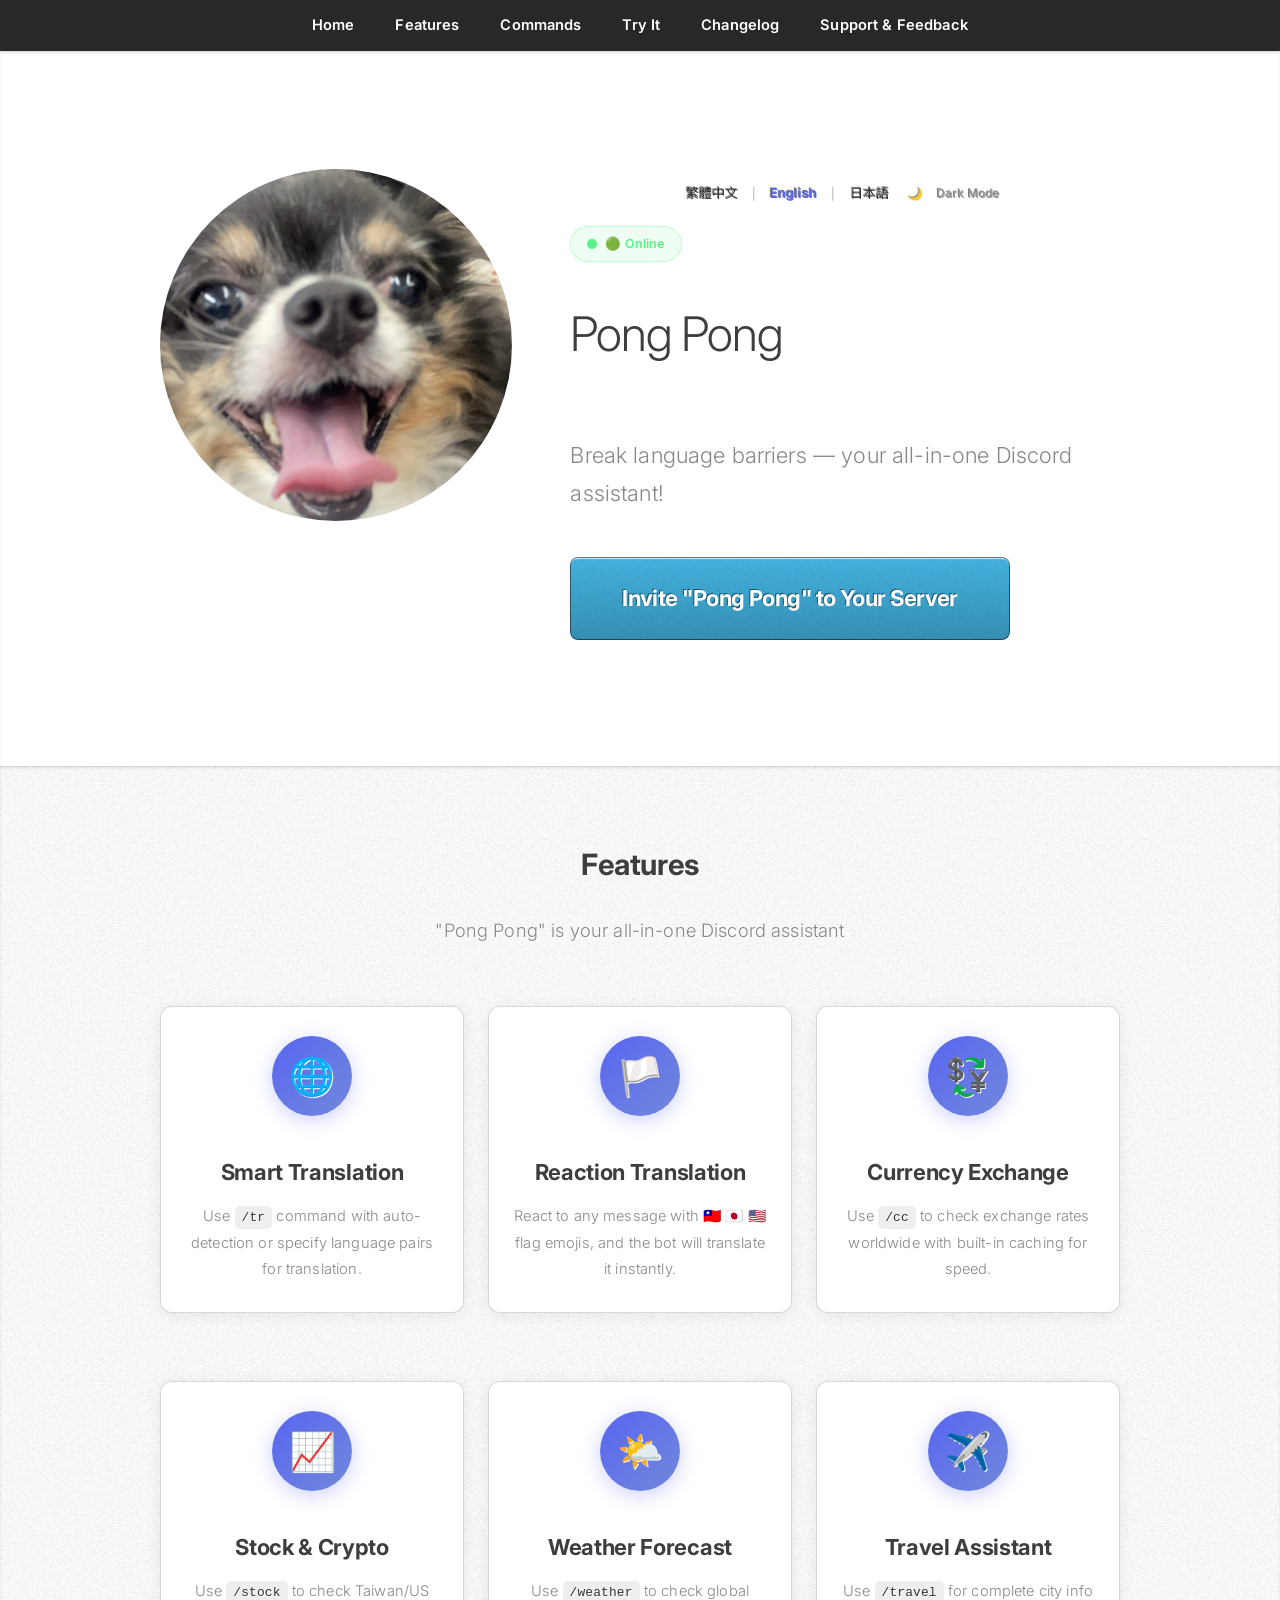
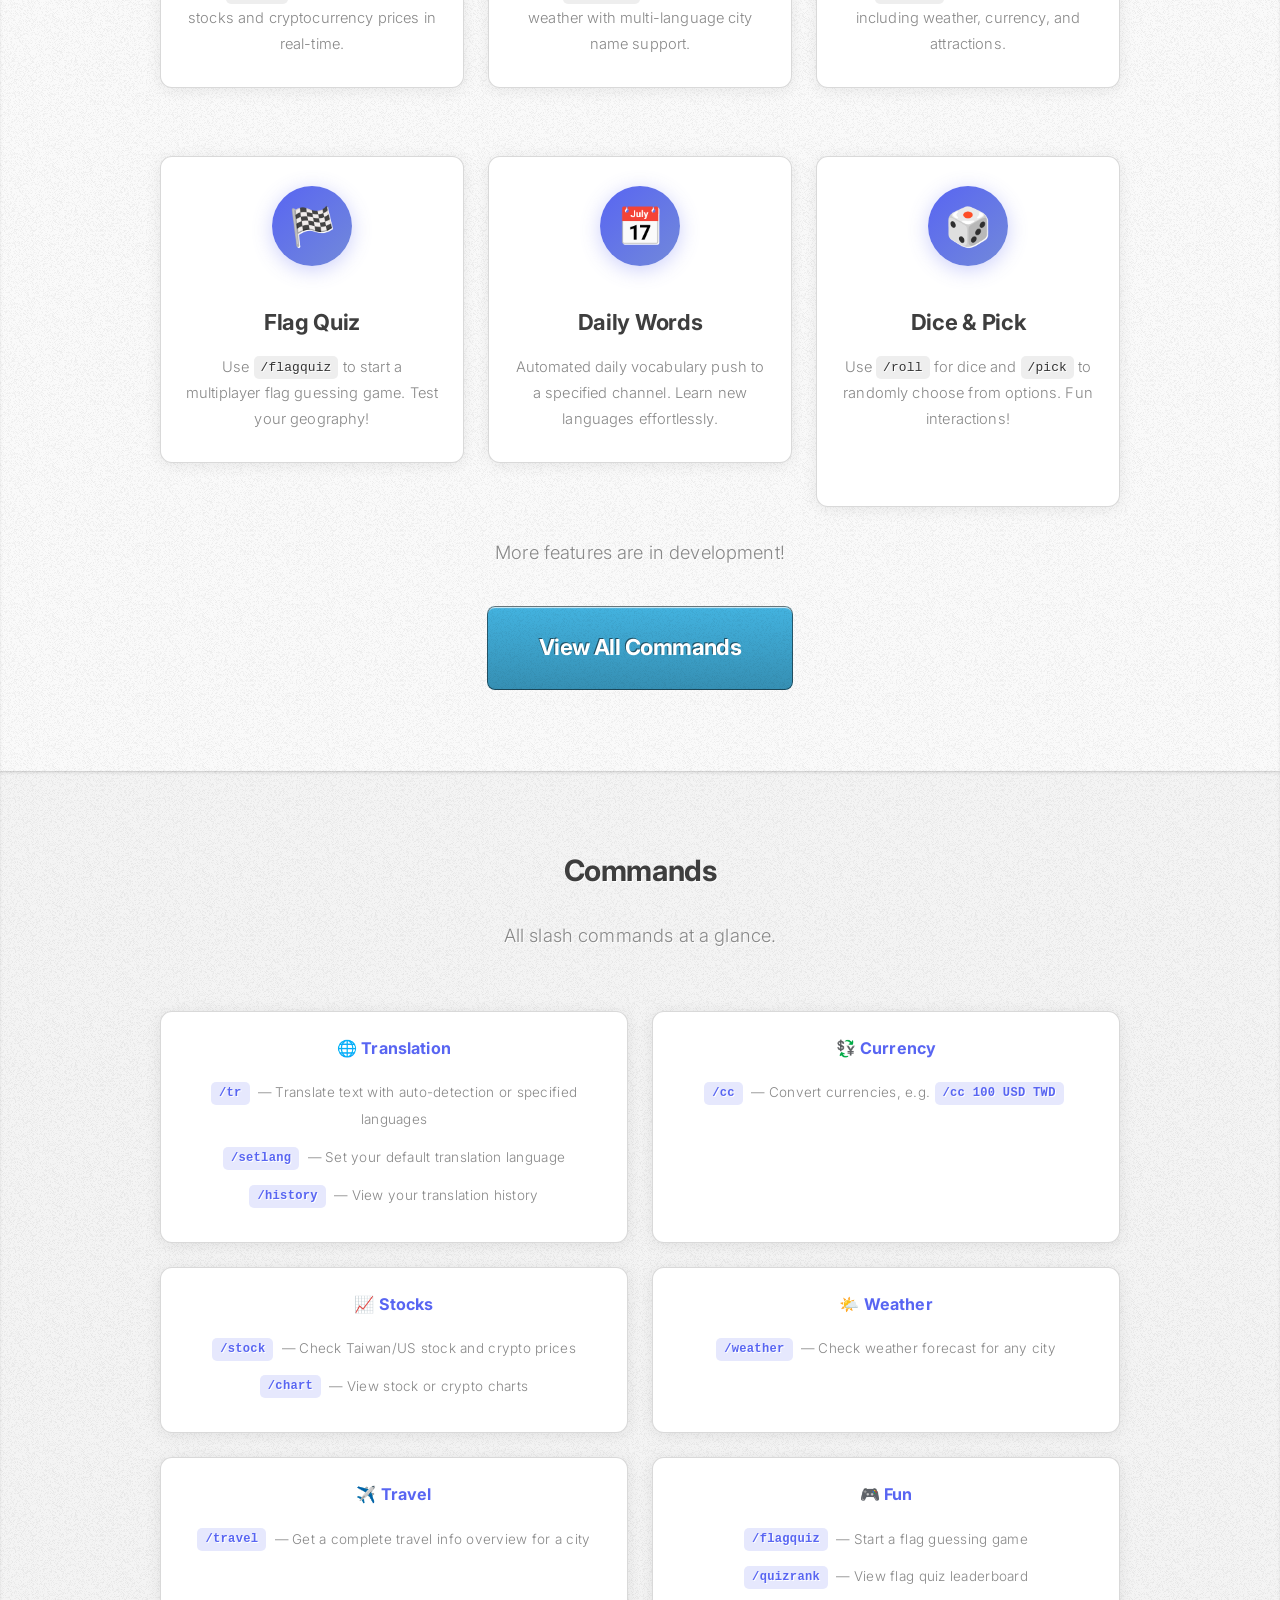
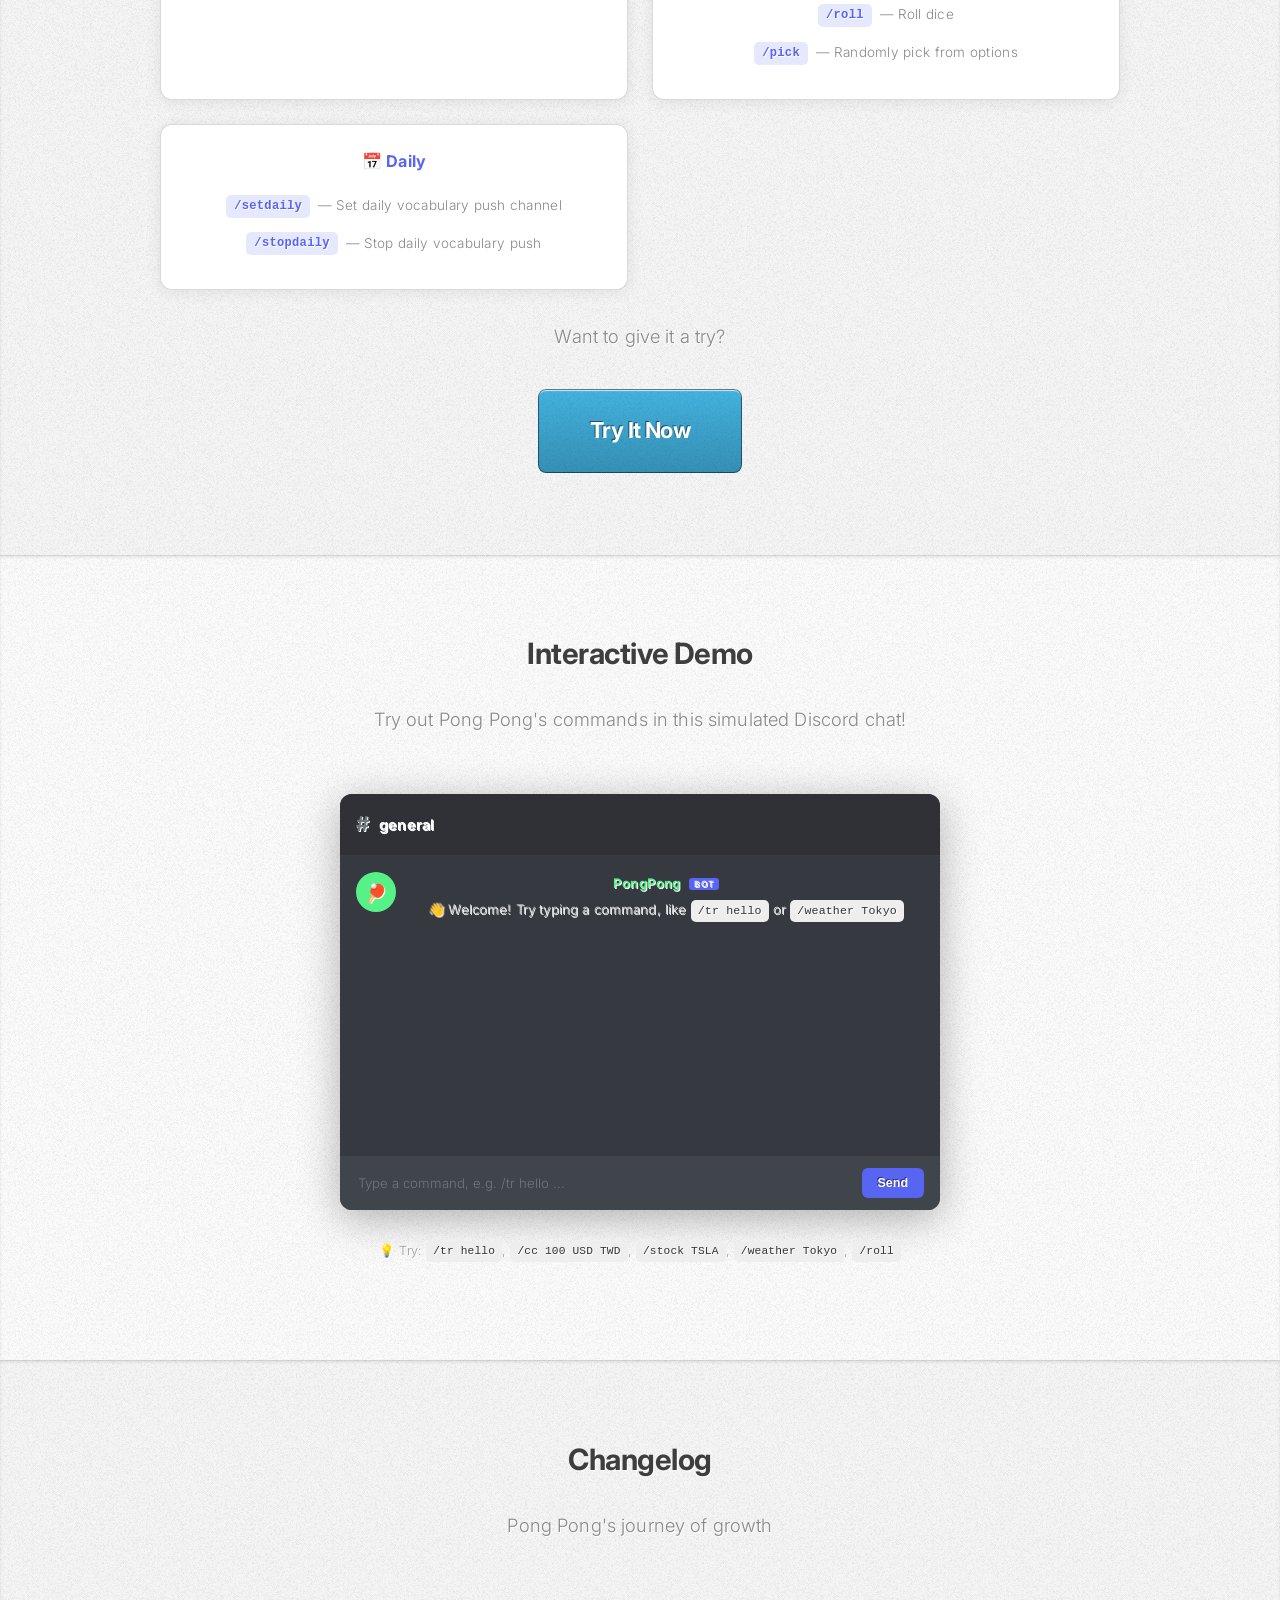
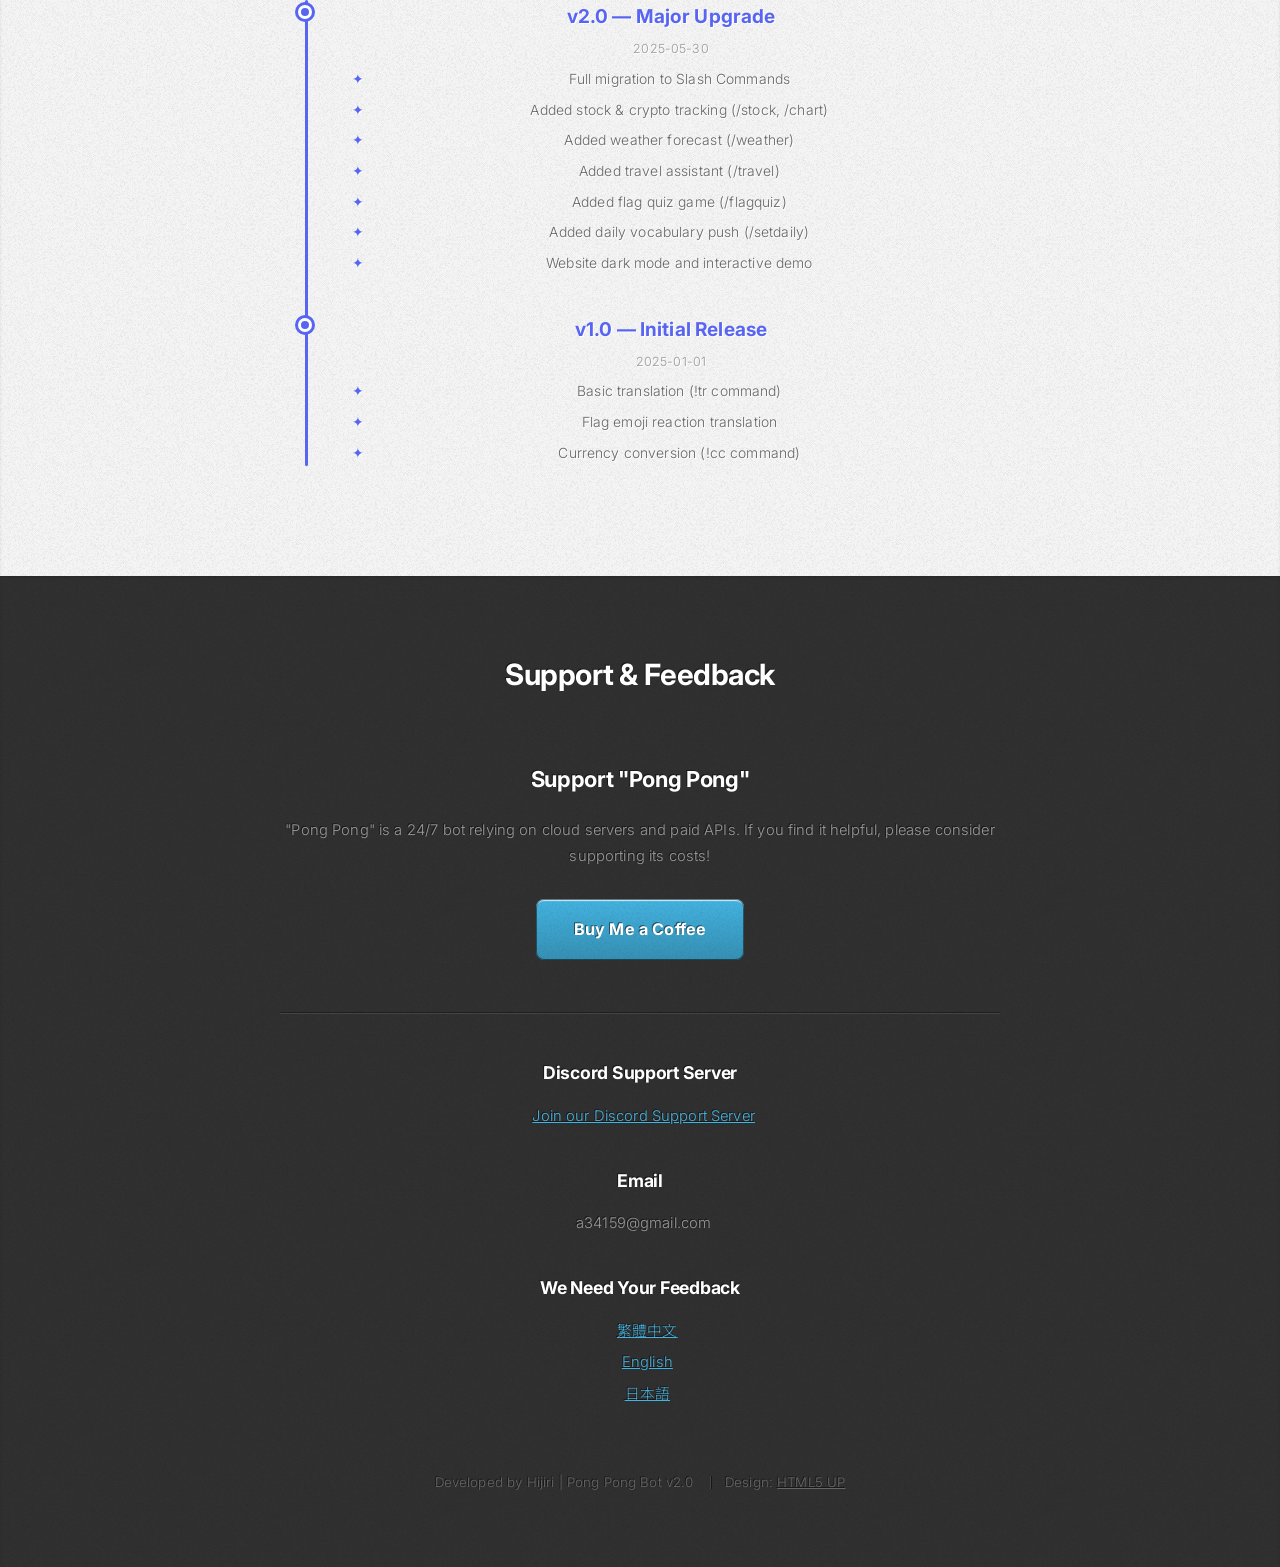
==== index.html @ ea390840 "🎨 修正指令卡片文字重疊：增加行高、改善 code 標籤間距與字體" ====
<!DOCTYPE HTML>
<html>
<head>
		<title id="pageTitle">蓬蓬 - 您的 Discord 多功能助理</title>
		<meta charset="utf-8" />
		<meta name="viewport" content="width=device-width, initial-scale=1, user-scalable=no" />
		<link rel="stylesheet" href="assets/css/main.css" />
	
		<meta name="description" content="蓬蓬 (Pong Pong) 是一個多功能的 Discord 機器人。支援即時翻譯、匯率轉換、股票查詢、天氣預報、旅遊資訊、國旗問答等豐富功能！">
		<meta name="keywords" content="Discord機器人, 翻譯機器人, 匯率機器人, 股票查詢, 天氣預報, Discord Bot, Translation Bot, Currency Bot, 蓬蓬, Pong Pong">
		<meta name="author" content="Hijiri">

		<meta property="og:type" content="website">
		<meta property="og:title" content="蓬蓬 - 您的 Discord 多功能助理">
		<meta property="og:description" content="支援翻譯、匯率、股票、天氣、旅遊、國旗問答等功能。立即邀請蓬蓬加入您的伺服器！">
		<meta property="og:url" content="https://yangpongpong.vercel.app/">
		<meta property="og:image" content="https://yangpongpong.vercel.app/images/pic00.jpg">
	
		<link rel="preconnect" href="https://fonts.googleapis.com">
		<link rel="preconnect" href="https://fonts.gstatic.com" crossorigin>
		<link href="https://fonts.googleapis.com/css2?family=Inter:wght@300;400;500;600;700&family=Noto+Sans+TC:wght@300;400;500;700&display=swap" rel="stylesheet">
		
		<style>
			/* ===== CSS Custom Properties (Light Theme Default) ===== */
			:root {
				--bg-primary: #ffffff;
				--bg-secondary: #f5f5f5;
				--bg-card: #ffffff;
				--text-primary: #333333;
				--text-secondary: #666666;
				--text-muted: #999999;
				--border-color: rgba(0,0,0,0.15);
				--code-bg: #eee;
				--code-color: #333;
				--shadow-card: 0 2px 15px rgba(0,0,0,0.08);
				--accent-color: #5865F2;
				--accent-hover: #4752c4;
				--transition-speed: 0.3s;
				--nav-bg: rgba(255,255,255,0.95);
			}

			/* ===== Dark Theme ===== */
			[data-theme='dark'] {
				--bg-primary: #1a1625;
				--bg-secondary: #0f0d1a;
				--bg-card: rgba(255,255,255,0.05);
				--text-primary: #e0e0e0;
				--text-secondary: #b0b0b0;
				--text-muted: #777777;
				--border-color: rgba(255,255,255,0.1);
				--code-bg: rgba(255,255,255,0.1);
				--code-color: #e0e0e0;
				--shadow-card: 0 2px 15px rgba(0,0,0,0.3);
				--accent-color: #7289da;
				--accent-hover: #5b6eae;
				--nav-bg: rgba(15,13,26,0.95);
			}

			/* ===== Global Transitions for Theme Switch ===== */
			html, body, article, section, div, header, footer, nav, h1, h2, h3, h4, p, a, span, li, ul, code {
				transition: background-color var(--transition-speed) ease,
							color var(--transition-speed) ease,
							border-color var(--transition-speed) ease,
							box-shadow var(--transition-speed) ease;
			}

			/* --- Prevent horizontal scroll & base font --- */
			html, body {
				overflow-x: hidden !important;
				max-width: 100% !important;
				position: relative;
				font-family: 'Inter', 'Noto Sans TC', -apple-system, BlinkMacSystemFont, sans-serif !important;
				letter-spacing: 0.01em;
				line-height: 1.8;
				-webkit-font-smoothing: antialiased;
				-moz-osx-font-smoothing: grayscale;
			}

			/* --- Dark mode overrides for template elements --- */
			[data-theme='dark'] #nav {
				background: var(--nav-bg) !important;
			}
			[data-theme='dark'] #nav a {
				color: var(--text-primary) !important;
			}
			[data-theme='dark'] .wrapper.style1 {
				background: var(--bg-primary) !important;
				color: var(--text-primary) !important;
			}
			[data-theme='dark'] .wrapper.style2 {
				background: var(--bg-secondary) !important;
				color: var(--text-primary) !important;
			}
			[data-theme='dark'] .wrapper.style2 header h2,
			[data-theme='dark'] .wrapper.style2 header p {
				color: var(--text-primary) !important;
			}
			[data-theme='dark'] .wrapper.style3 {
				background: var(--bg-primary) !important;
				color: var(--text-primary) !important;
			}
			[data-theme='dark'] .wrapper.style4 {
				background: var(--bg-secondary) !important;
				color: var(--text-primary) !important;
			}
			[data-theme='dark'] .wrapper.style4 h2,
			[data-theme='dark'] .wrapper.style4 h3 {
				color: var(--text-primary) !important;
			}
			[data-theme='dark'] .wrapper h1,
			[data-theme='dark'] .wrapper h2,
			[data-theme='dark'] .wrapper h3,
			[data-theme='dark'] .wrapper p {
				color: var(--text-primary) !important;
			}
			[data-theme='dark'] .box.style1 {
				background: var(--bg-card) !important;
				border-color: var(--border-color) !important;
			}
			[data-theme='dark'] .box.style1 h3,
			[data-theme='dark'] .box.style1 p {
				color: var(--text-primary) !important;
			}
			[data-theme='dark'] .button {
				color: var(--text-primary) !important;
				border-color: var(--border-color) !important;
			}
			[data-theme='dark'] .button:hover {
				background: var(--accent-color) !important;
				color: #fff !important;
			}
			[data-theme='dark'] a {
				color: var(--accent-color) !important;
			}
			[data-theme='dark'] hr {
				border-color: var(--border-color) !important;
			}
			[data-theme='dark'] code {
				background: var(--code-bg) !important;
				color: var(--code-color) !important;
			}
			[data-theme='dark'] #copyright li {
				color: var(--text-muted) !important;
				border-color: var(--border-color) !important;
			}

			/* --- Language Switcher --- */
			.wrapper.style1 .lang-switcher {
				text-align: center;
				margin-bottom: 20px; 
				padding-top: 1em;
				font-size: 0.9em; 
			}
			
			.wrapper.style1 .lang-switcher button {
				background: none !important; 
				border: none !important; 
				box-shadow: none !important; 
				padding: 0 5px !important; 
				margin: 0 !important; 
				font: inherit; 
				color: var(--text-primary) !important;
				cursor: pointer;
				transition: color 0.2s;
				font-weight: normal !important; 
				display: inline-block;
				line-height: 1.5; 
			}
			.wrapper.style1 .lang-switcher button:hover { color: var(--accent-color) !important; }
			.wrapper.style1 .lang-switcher button.active { color: var(--accent-color) !important; font-weight: bold !important; }
			.wrapper.style1 .lang-switcher span { color: var(--text-muted); font-size: 0.9em; margin: 0 5px; }

			/* --- Dark Mode Toggle Button --- */
			.theme-toggle {
				background: none !important;
				border: 2px solid var(--border-color) !important;
				border-radius: 50px !important;
				padding: 6px 14px !important;
				margin-left: 12px !important;
				cursor: pointer;
				font-size: 1.1em;
				color: var(--text-primary) !important;
				transition: all 0.3s ease;
				display: inline-flex;
				align-items: center;
				gap: 4px;
				vertical-align: middle;
				box-shadow: none !important;
				line-height: 1;
			}
			.theme-toggle:hover {
				border-color: var(--accent-color) !important;
				background: rgba(88,101,242,0.1) !important;
			}
			.theme-toggle-label {
				font-size: 0.75em;
				font-weight: 500;
			}

			/* --- Bot Status Badge --- */
			.status-badge {
				display: inline-flex;
				align-items: center;
				gap: 8px;
				padding: 6px 16px;
				border-radius: 50px;
				background: rgba(87,242,135,0.1);
				border: 1px solid rgba(87,242,135,0.3);
				font-size: 0.85em;
				margin-bottom: 1em;
				color: #57F287;
				font-weight: 600;
			}
			.status-dot {
				width: 10px;
				height: 10px;
				border-radius: 50%;
				background: #57F287;
				display: inline-block;
				animation: pulse-dot 2s infinite;
			}
			@keyframes pulse-dot {
				0%, 100% { box-shadow: 0 0 0 0 rgba(87,242,135,0.6); }
				50% { box-shadow: 0 0 0 8px rgba(87,242,135,0); }
			}

			/* --- Icon sizes --- */
			.box.style1 .icon.featured {
				width: 100px !important; height: 100px !important; line-height: 100px !important;
				font-size: 4em !important; margin: 0 auto 1em auto !important;
				border-radius: 100% !important; box-shadow: inset 0 0 0 1px var(--border-color) !important;
				display: flex !important; align-items: center; justify-content: center;
				background: #f77777; color: #fff !important; 
			}
			.box.style1 .icon.solid.featured.fa-language::before { font-size: 0.8em !important; line-height: 1.2em !important; }
			.box.style1 .icon.featured.fa-flag::before, .box.style1 .icon.featured.fa-dollar-sign::before { line-height: 1 !important; font-size: 1em !important; }
			
			/* --- Feature Cards Emoji Icons --- */
			.feature-emoji-icon {
				width: 80px;
				height: 80px;
				line-height: 80px;
				font-size: 2.5em;
				margin: 0 auto 1em auto;
				border-radius: 50%;
				background: linear-gradient(135deg, var(--accent-color), #7289da);
				display: flex;
				align-items: center;
				justify-content: center;
				box-shadow: 0 4px 20px rgba(88,101,242,0.3);
				transition: transform 0.3s ease;
			}
			.box.style1:hover .feature-emoji-icon {
				transform: scale(1.1);
			}

			/* --- Feature Grid (3x3) --- */
			.features-grid {
				display: grid;
				grid-template-columns: repeat(3, 1fr);
				gap: 24px;
				margin-top: 2em;
			}
			.features-grid .box.style1 {
				border-radius: 12px;
				padding: 2em 1.5em;
				box-shadow: var(--shadow-card);
				border: 1px solid var(--border-color);
				transition: transform 0.3s ease, box-shadow 0.3s ease;
			}
			.features-grid .box.style1:hover {
				transform: translateY(-5px);
				box-shadow: 0 8px 30px rgba(88,101,242,0.15);
			}
			@media (max-width: 980px) {
				.features-grid { grid-template-columns: repeat(2, 1fr); }
			}
			@media (max-width: 600px) {
				.features-grid { grid-template-columns: 1fr; }
			}

			/* --- Image fit --- */
			.wrapper.style1 .image.fit {
				margin: 0 !important; border-radius: 8px !important; overflow: hidden !important; box-shadow: none !important;
			}
			.wrapper.style1 .image.fit img {
				width: 100% !important; height: 100% !important; object-fit: cover !important; display: block !important; border: none !important; padding: 0 !important; background: none !important;
			}

			/* --- Code & misc --- */
			code { background: var(--code-bg); border-radius: 5px; padding: 2px 7px; font-family: 'JetBrains Mono', 'Fira Code', 'Consolas', monospace; color: var(--code-color); font-size: 0.88em; display: inline-block; line-height: 1.5; vertical-align: middle; }
			.box.style1 p { margin: 0; }
			#contact ul { list-style: none; padding-left: 0; }
			#contact ul li { margin-bottom: 5px; }
			#contact ul ul { list-style-type: none !important; margin-top: 10px; margin-left: 0 !important; padding-left: 0 !important; }
			#contact ul ul li { margin-bottom: 5px; }
			#contact h3.subsection-title { margin-top: 2em; margin-bottom: 0.8em; font-size: 1.2em; }

			/* --- Commands Section Styling --- */
			.cmd-categories {
				display: grid;
				grid-template-columns: repeat(2, 1fr);
				gap: 24px;
				margin-top: 2em;
			}
			.cmd-category {
				background: var(--bg-card);
				border: 1px solid var(--border-color);
				border-radius: 12px;
				padding: 1.5em 1.8em;
				box-shadow: var(--shadow-card);
			}
			.cmd-category h4 {
				margin: 0 0 1em 0;
				font-size: 1.1em;
				color: var(--accent-color) !important;
			}
			.cmd-category .cmd-item {
				margin-bottom: 0.8em;
				font-size: 0.92em;
				line-height: 2;
				letter-spacing: 0.02em;
			}
			.cmd-category .cmd-item code {
				font-weight: 600;
				font-family: 'JetBrains Mono', 'Fira Code', 'Consolas', monospace;
				font-size: 0.9em;
				background: rgba(88, 101, 242, 0.15);
				color: var(--accent-color);
				padding: 3px 8px;
				border-radius: 5px;
				margin-right: 4px;
				display: inline-block;
				line-height: 1.4;
				vertical-align: middle;
			}
			[data-theme='dark'] .cmd-category {
				background: var(--bg-card);
				border-color: var(--border-color);
			}
			[data-theme='dark'] .cmd-category .cmd-item code {
				background: rgba(114, 137, 218, 0.2);
				color: #7289da;
			}
			@media (max-width: 736px) {
				.cmd-categories { grid-template-columns: 1fr; }
			}

			/* ===== Interactive Demo Section ===== */
			.demo-chat-container {
				max-width: 600px;
				margin: 2em auto;
				border-radius: 12px;
				overflow: hidden;
				box-shadow: 0 8px 40px rgba(0,0,0,0.3);
				background: #36393f;
				font-family: 'Inter', 'Noto Sans TC', sans-serif;
			}
			.demo-chat-header {
				background: #2f3136;
				padding: 12px 16px;
				display: flex;
				align-items: center;
				gap: 10px;
				border-bottom: 1px solid rgba(255,255,255,0.06);
			}
			.demo-chat-header .channel-hash {
				color: #72767d;
				font-size: 1.4em;
				font-weight: bold;
			}
			.demo-chat-header .channel-name {
				color: #fff;
				font-weight: 600;
				font-size: 1em;
			}
			.demo-chat-messages {
				padding: 16px;
				min-height: 300px;
				max-height: 400px;
				overflow-y: auto;
			}
			.demo-message {
				display: flex;
				gap: 12px;
				margin-bottom: 16px;
				animation: msgFadeIn 0.3s ease;
			}
			@keyframes msgFadeIn {
				from { opacity: 0; transform: translateY(10px); }
				to { opacity: 1; transform: translateY(0); }
			}
			.demo-avatar {
				width: 40px;
				height: 40px;
				border-radius: 50%;
				flex-shrink: 0;
				display: flex;
				align-items: center;
				justify-content: center;
				font-size: 1.2em;
			}
			.demo-avatar.user-avatar {
				background: #5865F2;
			}
			.demo-avatar.bot-avatar {
				background: #57F287;
			}
			.demo-msg-content {
				flex: 1;
			}
			.demo-msg-author {
				font-weight: 600;
				font-size: 0.9em;
				margin-bottom: 4px;
			}
			.demo-msg-author.user-name { color: #5865F2; }
			.demo-msg-author.bot-name { color: #57F287; }
			.demo-msg-author .bot-tag {
				background: #5865F2;
				color: #fff;
				font-size: 0.65em;
				padding: 1px 5px;
				border-radius: 3px;
				margin-left: 6px;
				vertical-align: middle;
				font-weight: 500;
			}
			.demo-msg-text {
				color: #dcddde;
				font-size: 0.9em;
				line-height: 1.4;
			}
			/* Discord-like embed */
			.demo-embed {
				border-left: 4px solid #5865F2;
				background: #2f3136;
				border-radius: 4px;
				padding: 12px;
				margin-top: 6px;
				max-width: 400px;
			}
			.demo-embed-title {
				color: #fff;
				font-weight: 700;
				font-size: 0.9em;
				margin-bottom: 8px;
			}
			.demo-embed-field {
				margin-bottom: 6px;
			}
			.demo-embed-field-name {
				color: #b9bbbe;
				font-size: 0.75em;
				font-weight: 600;
				text-transform: uppercase;
			}
			.demo-embed-field-value {
				color: #dcddde;
				font-size: 0.85em;
			}
			.demo-embed-footer {
				color: #72767d;
				font-size: 0.7em;
				margin-top: 8px;
				padding-top: 8px;
				border-top: 1px solid rgba(255,255,255,0.06);
			}
			.demo-chat-input-area {
				background: #40444b;
				padding: 12px 16px;
				display: flex;
				gap: 8px;
				align-items: center;
			}
			.demo-chat-input {
				flex: 1;
				background: transparent;
				border: none;
				color: #dcddde;
				font-size: 0.9em;
				outline: none;
				font-family: inherit;
			}
			.demo-chat-input::placeholder {
				color: #72767d;
			}
			.demo-send-btn {
				background: var(--accent-color) !important;
				border: none !important;
				color: #fff !important;
				padding: 8px 16px !important;
				border-radius: 6px !important;
				cursor: pointer;
				font-size: 0.85em;
				font-weight: 600;
				transition: background 0.2s;
				box-shadow: none !important;
			}
			.demo-send-btn:hover {
				background: var(--accent-hover) !important;
			}
			.demo-hint {
				text-align: center;
				margin-top: 1em;
				font-size: 0.85em;
				color: var(--text-muted);
			}
			.demo-hint code {
				font-size: 0.9em;
			}

			/* ===== Changelog Timeline ===== */
			.changelog-timeline {
				position: relative;
				max-width: 700px;
				margin: 2em auto;
				padding-left: 40px;
			}
			.changelog-timeline::before {
				content: '';
				position: absolute;
				left: 15px;
				top: 0;
				bottom: 0;
				width: 3px;
				background: var(--accent-color);
				border-radius: 3px;
			}
			.changelog-entry {
				position: relative;
				margin-bottom: 2.5em;
				padding-left: 1.5em;
			}
			.changelog-entry::before {
				content: '';
				position: absolute;
				left: -32px;
				top: 5px;
				width: 14px;
				height: 14px;
				border-radius: 50%;
				background: var(--accent-color);
				border: 3px solid var(--bg-primary);
				box-shadow: 0 0 0 3px var(--accent-color);
			}
			.changelog-version {
				font-size: 1.3em;
				font-weight: 700;
				color: var(--accent-color) !important;
				margin-bottom: 0.2em;
			}
			.changelog-date {
				font-size: 0.85em;
				color: var(--text-muted) !important;
				margin-bottom: 0.5em;
			}
			.changelog-changes {
				list-style: none;
				padding: 0;
				margin: 0;
			}
			.changelog-changes li {
				position: relative;
				padding-left: 1.2em;
				margin-bottom: 0.4em;
				font-size: 0.95em;
				color: var(--text-secondary) !important;
			}
			.changelog-changes li::before {
				content: '✦';
				position: absolute;
				left: 0;
				color: var(--accent-color);
			}
			[data-theme='dark'] .changelog-entry::before {
				border-color: var(--bg-secondary);
			}

			/* --- Mobile Responsive --- */
			@media (max-width: 736px) { 
				.wrapper.style1 .lang-switcher {
					font-size: 0.75em;
					padding-top: 1.5em;
					white-space: nowrap;
					width: 100%; 
					display: flex; 
					justify-content: center;
					align-items: center;
					flex-wrap: wrap;
					gap: 4px;
				}
				.wrapper.style1 .lang-switcher button {
					padding: 0 2px !important;
					font-size: 1em !important;
				}
				.wrapper.style1 .lang-switcher span {
					margin: 0 2px !important;
				}
				.theme-toggle {
					margin-left: 6px !important;
					margin-top: 0 !important;
					padding: 4px 10px !important;
					font-size: 0.95em;
				}
				.theme-toggle-label {
					display: none;
				}
				.demo-chat-container {
					margin: 1em auto;
				}
				.demo-chat-messages {
					min-height: 200px;
				}
			}
		</style>
	</head>

	<body class="is-preload">

		<nav id="nav">
			<ul class="container">
				<li><a href="#top" class="scrolly" data-key="nav_home">首頁</a></li>
				<li><a href="#work" class="scrolly" data-key="nav_features">主要功能</a></li>
				<li><a href="#portfolio" class="scrolly" data-key="nav_how_to">如何使用</a></li>
				<li><a href="#demo" class="scrolly" data-key="nav_demo">互動體驗</a></li>
				<li><a href="#changelog" class="scrolly" data-key="nav_changelog">更新日誌</a></li>
				<li><a href="#contact" class="scrolly" data-key="nav_support">支持與回饋</a></li>
			</ul>
		</nav>

		<!-- ===== HERO SECTION ===== -->
		<article id="top" class="wrapper style1">
			<div class="container">
				<div class="row">
					<div class="col-4 col-5-large col-12-medium">
						<span class="image fit"><img src="images/pongpongicon.jpg" alt="蓬蓬 機器人圖示" /></span>
					</div>
					<div class="col-8 col-7-large col-12-medium">
						<div class="lang-switcher">
							<button id="lang-btn-zh" class="lang-button" onclick="switchLang('zh')">繁體中文</button>
							<span>|</span>
							<button id="lang-btn-en" class="lang-button" onclick="switchLang('en')">English</button>
							<span>|</span>
							<button id="lang-btn-ja" class="lang-button" onclick="switchLang('ja')">日本語</button>
							<button class="theme-toggle" id="themeToggle" onclick="toggleTheme()" aria-label="Toggle dark mode">
								<span id="themeIcon">🌙</span>
								<span class="theme-toggle-label" data-key="dark_mode_label">深色模式</span>
							</button>
						</div>
						<div class="status-badge">
							<span class="status-dot"></span>
							<span data-key="status_online">🟢 線上運行中</span>
						</div>
						<header>
							<h1 data-key="header_title">蓬蓬</h1>
						</header>
						<p data-key="header_tagline">跨越語言隔閡，您的 Discord 全能助理！</p>
						<a href="https://discord.com/oauth2/authorize?client_id=1433681262584926228&permissions=68672&integration_type=0&scope=bot" class="button large" target="_blank" data-key="header_button">
							邀請「蓬蓬」到您的伺服器
						</a>
					</div>
				</div>
			</div>
		</article>

		<!-- ===== FEATURES SECTION (9 cards) ===== -->
		<article id="work" class="wrapper style2">
			<div class="container">
				<header>
					<h2 data-key="features_title">主要功能</h2>
					<p data-key="features_subtitle">「蓬蓬」是您的全方位 Discord 助理</p>
				</header>
				<div class="features-grid">
					<section class="box style1">
						<div class="feature-emoji-icon">🌐</div>
						<h3 data-key="feature_1_title">智能翻譯</h3>
						<p data-key="feature_1_desc">使用 <code>/tr</code> 指令，自動偵測語言並翻譯，支援指定語言對。</p>
					</section>
					<section class="box style1">
						<div class="feature-emoji-icon">🏳️</div>
						<h3 data-key="feature_2_title">國旗表情翻譯</h3>
						<p data-key="feature_2_desc">對訊息按下 🇹🇼 🇯🇵 🇺🇸 等國旗表情，蓬蓬就會立刻為您翻譯。</p>
					</section>
					<section class="box style1">
						<div class="feature-emoji-icon">💱</div>
						<h3 data-key="feature_3_title">即時匯率轉換</h3>
						<p data-key="feature_3_desc">使用 <code>/cc</code> 指令查詢匯率，支援全球貨幣，內建快取加速。</p>
					</section>
					<section class="box style1">
						<div class="feature-emoji-icon">📈</div>
						<h3 data-key="feature_4_title">股票與加密貨幣</h3>
						<p data-key="feature_4_desc">使用 <code>/stock</code> 查詢台股、美股和加密貨幣的即時價格與走勢。</p>
					</section>
					<section class="box style1">
						<div class="feature-emoji-icon">🌤️</div>
						<h3 data-key="feature_5_title">天氣預報</h3>
						<p data-key="feature_5_desc">使用 <code>/weather</code> 查詢全球天氣，支援多語言城市名稱搜尋。</p>
					</section>
					<section class="box style1">
						<div class="feature-emoji-icon">✈️</div>
						<h3 data-key="feature_6_title">旅遊助手</h3>
						<p data-key="feature_6_desc">使用 <code>/travel</code> 獲取城市的完整旅遊資訊，包含天氣、匯率與景點。</p>
					</section>
					<section class="box style1">
						<div class="feature-emoji-icon">🏁</div>
						<h3 data-key="feature_7_title">國旗問答</h3>
						<p data-key="feature_7_desc">使用 <code>/flagquiz</code> 開始多人國旗猜謎遊戲，測試您的地理知識！</p>
					</section>
					<section class="box style1">
						<div class="feature-emoji-icon">📅</div>
						<h3 data-key="feature_8_title">每日單字</h3>
						<p data-key="feature_8_desc">自動每日推送外語單字到指定頻道，輕鬆學習新語言。</p>
					</section>
					<section class="box style1">
						<div class="feature-emoji-icon">🎲</div>
						<h3 data-key="feature_9_title">骰子與隨機選擇</h3>
						<p data-key="feature_9_desc">使用 <code>/roll</code> 擲骰子、<code>/pick</code> 從選項中隨機選擇，趣味互動！</p>
					</section>
				</div>
				<footer style="margin-top: 2em;">
					<p data-key="features_footer_p">更多功能持續開發中！</p>
					<a href="#portfolio" class="button large scrolly" data-key="features_footer_btn">
						查看所有指令
					</a>
				</footer>
			</div>
		</article>

		<!-- ===== COMMANDS SECTION ===== -->
		<article id="portfolio" class="wrapper style3">
			<div class="container">
				<header>
					<h2 data-key="how_to_title">指令一覽</h2>
					<p data-key="how_to_subtitle">所有斜線指令，一目了然。</p>
				</header>
				<div class="cmd-categories">
					<div class="cmd-category">
						<h4 data-key="cmd_cat_translate">🌐 翻譯</h4>
						<div class="cmd-item"><code>/tr</code> <span data-key="cmd_tr_desc">— 翻譯文字，自動偵測或指定語言</span></div>
						<div class="cmd-item"><code>/setlang</code> <span data-key="cmd_setlang_desc">— 設定個人預設翻譯語言</span></div>
						<div class="cmd-item"><code>/history</code> <span data-key="cmd_history_desc">— 查看翻譯歷史紀錄</span></div>
					</div>
					<div class="cmd-category">
						<h4 data-key="cmd_cat_currency">💱 匯率</h4>
						<div class="cmd-item"><code>/cc</code> <span data-key="cmd_cc_desc">— 查詢匯率轉換，如 <code>/cc 100 USD TWD</code></span></div>
					</div>
					<div class="cmd-category">
						<h4 data-key="cmd_cat_stock">📈 股票</h4>
						<div class="cmd-item"><code>/stock</code> <span data-key="cmd_stock_desc">— 查詢台股、美股、加密貨幣價格</span></div>
						<div class="cmd-item"><code>/chart</code> <span data-key="cmd_chart_desc">— 查看股票或加密貨幣走勢圖</span></div>
					</div>
					<div class="cmd-category">
						<h4 data-key="cmd_cat_weather">🌤️ 天氣</h4>
						<div class="cmd-item"><code>/weather</code> <span data-key="cmd_weather_desc">— 查詢城市天氣預報</span></div>
					</div>
					<div class="cmd-category">
						<h4 data-key="cmd_cat_travel">✈️ 旅遊</h4>
						<div class="cmd-item"><code>/travel</code> <span data-key="cmd_travel_desc">— 查詢城市旅遊資訊總覽</span></div>
					</div>
					<div class="cmd-category">
						<h4 data-key="cmd_cat_fun">🎮 趣味</h4>
						<div class="cmd-item"><code>/flagquiz</code> <span data-key="cmd_flagquiz_desc">— 開始國旗猜謎遊戲</span></div>
						<div class="cmd-item"><code>/quizrank</code> <span data-key="cmd_quizrank_desc">— 查看國旗問答排行榜</span></div>
						<div class="cmd-item"><code>/roll</code> <span data-key="cmd_roll_desc">— 擲骰子</span></div>
						<div class="cmd-item"><code>/pick</code> <span data-key="cmd_pick_desc">— 從選項中隨機選擇</span></div>
					</div>
					<div class="cmd-category">
						<h4 data-key="cmd_cat_daily">📅 每日</h4>
						<div class="cmd-item"><code>/setdaily</code> <span data-key="cmd_setdaily_desc">— 設定每日單字推送頻道</span></div>
						<div class="cmd-item"><code>/stopdaily</code> <span data-key="cmd_stopdaily_desc">— 停止每日單字推送</span></div>
					</div>
				</div>
				<footer style="margin-top: 2em;">
					<p data-key="how_to_footer_p">想要試試看嗎？</p>
					<a href="#demo" class="button large scrolly" data-key="how_to_footer_btn">
						互動體驗
					</a>
				</footer>
			</div>
		</article>

		<!-- ===== INTERACTIVE DEMO SECTION ===== -->
		<article id="demo" class="wrapper style2">
			<div class="container">
				<header>
					<h2 data-key="demo_title">互動體驗</h2>
					<p data-key="demo_subtitle">在下方模擬 Discord 聊天視窗中試用蓬蓬的指令！</p>
				</header>
				<div class="demo-chat-container">
					<div class="demo-chat-header">
						<span class="channel-hash">#</span>
						<span class="channel-name" data-key="demo_channel">一般聊天</span>
					</div>
					<div class="demo-chat-messages" id="demoChatMessages">
						<div class="demo-message">
							<div class="demo-avatar bot-avatar">🏓</div>
							<div class="demo-msg-content">
								<div class="demo-msg-author bot-name">PongPong <span class="bot-tag">BOT</span></div>
								<div class="demo-msg-text" data-key="demo_welcome">👋 歡迎！試試輸入指令，例如 <code>/tr hello</code> 或 <code>/weather Tokyo</code></div>
							</div>
						</div>
					</div>
					<div class="demo-chat-input-area">
						<input type="text" class="demo-chat-input" id="demoChatInput" data-key-placeholder="demo_input_placeholder" placeholder="輸入指令，例如 /tr hello ..." onkeydown="if(event.key==='Enter')sendDemoCommand()">
						<button class="demo-send-btn" onclick="sendDemoCommand()" data-key="demo_send">送出</button>
					</div>
				</div>
				<p class="demo-hint" data-key="demo_hint">💡 試試：<code>/tr hello</code>、<code>/cc 100 USD TWD</code>、<code>/stock TSLA</code>、<code>/weather Tokyo</code>、<code>/roll</code></p>
			</div>
		</article>

		<!-- ===== CHANGELOG SECTION ===== -->
		<article id="changelog" class="wrapper style3">
			<div class="container">
				<header>
					<h2 data-key="changelog_title">更新日誌</h2>
					<p data-key="changelog_subtitle">蓬蓬的成長歷程</p>
				</header>
				<div class="changelog-timeline" id="changelogTimeline">
					<!-- Rendered by JS -->
				</div>
			</div>
		</article>

		<!-- ===== SUPPORT & FEEDBACK ===== -->
		<article id="contact" class="wrapper style4">
			<div class="container medium">
				<header>
					<h2 data-key="support_title">支持與回饋</h2>
				</header>
				<div class="row">
					<div class="col-12">
						<h3 data-key="support_donate_title">支持「蓬蓬」</h3>
						<p data-key="support_donate_desc">「蓬蓬」是一個 24/7 運作的機器人，它依賴雲端伺服器和付費 API。如果您覺得它有幫助，可以考慮支持它的運作成本！</p>
						<a href="https://buymeacoffee.com/hijiri4005" class="button" target="_blank" data-key="support_donate_btn">
							請我喝杯咖啡 (Buy Me a Coffee)
						</a>
						
						<hr />
						
						<h3 class="subsection-title" data-key="contact_discord_title">Discord 支援伺服器</h3>
						<ul>
							<li><a href="https://discord.gg/r8grruws" target="_blank" data-key="support_feedback_discord">
								加入我們的 Discord 支援伺服器
							</a></li>
						</ul>
						
						<h3 class="subsection-title" data-key="contact_email_title">Email</h3>
						<ul>
							<li>a34159@gmail.com</li>
						</ul>
						
						<h3 class="subsection-title" data-key="contact_form_title">需要您的回饋</h3>
						<ul>
							<li>
								<ul>
									<li><a href="https://forms.gle/xawXwNruVatAVDJN8" target="_blank" data-key="form_zh">繁體中文</a></li>
									<li><a href="https://forms.gle/w1GCr1TSt5FHokhm6" target="_blank" data-key="form_en">English</a></li>
									<li><a href="https://forms.gle/8Jk1U6rJWoChnAmf7" target="_blank" data-key="form_ja">日本語</a></li>
								</ul>
							</li>
						</ul>
					</div>
				</div>
				
				<footer>
					<ul id="copyright">
						<li>
							<span data-key="footer_credit">由 Hijiri 開發 | 蓬蓬 Bot v2.0</span>
						</li>
						<li>Design: <a href="http://html5up.net">HTML5 UP</a></li>
					</ul>
				</footer>
			</div>
		</article>

		<script src="assets/js/jquery.min.js"></script>
		<script src="assets/js/jquery.scrolly.min.js"></script>
		<script src="assets/js/browser.min.js"></script>
		<script src="assets/js/breakpoints.min.js"></script>
		<script src="assets/js/util.js"></script>
		<script src="assets/js/main.js"></script>

		<script>
			// ===== TRANSLATIONS =====
			const translations = {
				zh: {
					page_title: "蓬蓬 - 您的 Discord 多功能助理",
					nav_home: "首頁",
					nav_features: "主要功能",
					nav_how_to: "指令一覽",
					nav_demo: "互動體驗",
					nav_changelog: "更新日誌",
					nav_support: "支持與回饋",
					dark_mode_label: "深色模式",
					status_online: "🟢 線上運行中",
					header_title: "蓬蓬",
					header_tagline: "跨越語言隔閡，您的 Discord 全能助理！",
					header_button: "邀請「蓬蓬」到您的伺服器",
					features_title: "主要功能",
					features_subtitle: "「蓬蓬」是您的全方位 Discord 助理",
					feature_1_title: "智能翻譯",
					feature_1_desc: "使用 <code>/tr</code> 指令，自動偵測語言並翻譯，支援指定語言對。",
					feature_2_title: "國旗表情翻譯",
					feature_2_desc: "對訊息按下 🇹🇼 🇯🇵 🇺🇸 等國旗表情，蓬蓬就會立刻為您翻譯。",
					feature_3_title: "即時匯率轉換",
					feature_3_desc: "使用 <code>/cc</code> 指令查詢匯率，支援全球貨幣，內建快取加速。",
					feature_4_title: "股票與加密貨幣",
					feature_4_desc: "使用 <code>/stock</code> 查詢台股、美股和加密貨幣的即時價格與走勢。",
					feature_5_title: "天氣預報",
					feature_5_desc: "使用 <code>/weather</code> 查詢全球天氣，支援多語言城市名稱搜尋。",
					feature_6_title: "旅遊助手",
					feature_6_desc: "使用 <code>/travel</code> 獲取城市的完整旅遊資訊，包含天氣、匯率與景點。",
					feature_7_title: "國旗問答",
					feature_7_desc: "使用 <code>/flagquiz</code> 開始多人國旗猜謎遊戲，測試您的地理知識！",
					feature_8_title: "每日單字",
					feature_8_desc: "自動每日推送外語單字到指定頻道，輕鬆學習新語言。",
					feature_9_title: "骰子與隨機選擇",
					feature_9_desc: "使用 <code>/roll</code> 擲骰子、<code>/pick</code> 從選項中隨機選擇，趣味互動！",
					features_footer_p: "更多功能持續開發中！",
					features_footer_btn: "查看所有指令",
					how_to_title: "指令一覽",
					how_to_subtitle: "所有斜線指令，一目了然。",
					cmd_cat_translate: "🌐 翻譯",
					cmd_tr_desc: "— 翻譯文字，自動偵測或指定語言",
					cmd_setlang_desc: "— 設定個人預設翻譯語言",
					cmd_history_desc: "— 查看翻譯歷史紀錄",
					cmd_cat_currency: "💱 匯率",
					cmd_cc_desc: "— 查詢匯率轉換，如 <code>/cc 100 USD TWD</code>",
					cmd_cat_stock: "📈 股票",
					cmd_stock_desc: "— 查詢台股、美股、加密貨幣價格",
					cmd_chart_desc: "— 查看股票或加密貨幣走勢圖",
					cmd_cat_weather: "🌤️ 天氣",
					cmd_weather_desc: "— 查詢城市天氣預報",
					cmd_cat_travel: "✈️ 旅遊",
					cmd_travel_desc: "— 查詢城市旅遊資訊總覽",
					cmd_cat_fun: "🎮 趣味",
					cmd_flagquiz_desc: "— 開始國旗猜謎遊戲",
					cmd_quizrank_desc: "— 查看國旗問答排行榜",
					cmd_roll_desc: "— 擲骰子",
					cmd_pick_desc: "— 從選項中隨機選擇",
					cmd_cat_daily: "📅 每日",
					cmd_setdaily_desc: "— 設定每日單字推送頻道",
					cmd_stopdaily_desc: "— 停止每日單字推送",
					how_to_footer_p: "想要試試看嗎？",
					how_to_footer_btn: "互動體驗",
					demo_title: "互動體驗",
					demo_subtitle: "在下方模擬 Discord 聊天視窗中試用蓬蓬的指令！",
					demo_channel: "一般聊天",
					demo_welcome: "👋 歡迎！試試輸入指令，例如 <code>/tr hello</code> 或 <code>/weather Tokyo</code>",
					demo_input_placeholder: "輸入指令，例如 /tr hello ...",
					demo_send: "送出",
					demo_hint: "💡 試試：<code>/tr hello</code>、<code>/cc 100 USD TWD</code>、<code>/stock TSLA</code>、<code>/weather Tokyo</code>、<code>/roll</code>",
					changelog_title: "更新日誌",
					changelog_subtitle: "蓬蓬的成長歷程",
					changelog_v2_title: "v2.0 — 全面升級",
					changelog_v2_date: "2025-05-30",
					changelog_v2_1: "全面升級為斜線指令 (Slash Commands)",
					changelog_v2_2: "新增股票與加密貨幣查詢 (/stock, /chart)",
					changelog_v2_3: "新增天氣預報功能 (/weather)",
					changelog_v2_4: "新增旅遊助手 (/travel)",
					changelog_v2_5: "新增國旗問答遊戲 (/flagquiz)",
					changelog_v2_6: "新增每日單字推送 (/setdaily)",
					changelog_v2_7: "網站新增深色模式與互動體驗",
					changelog_v1_title: "v1.0 — 初始發佈",
					changelog_v1_date: "2025-01-01",
					changelog_v1_1: "基礎翻譯功能 (!tr 指令)",
					changelog_v1_2: "國旗表情符號翻譯",
					changelog_v1_3: "匯率查詢功能 (!cc 指令)",
					support_title: "支持與回饋",
					support_donate_title: "支持「蓬蓬」",
					support_donate_desc: "「蓬蓬」是一個 24/7 運作的機器人，它依賴雲端伺服器和付費 API。如果您覺得它有幫助，可以考慮支持它的運作成本！",
					support_donate_btn: "請我喝杯咖啡 (Buy Me a Coffee)",
					contact_discord_title: "Discord 支援伺服器",
					contact_email_title: "Email",
					contact_form_title: "需要您的回饋",
					support_feedback_discord: "加入我們的 Discord 支援伺服器",
					form_zh: "繁體中文",
					form_en: "English",
					form_ja: "日本語",
					footer_credit: "由 Hijiri 開發 | 蓬蓬 Bot v2.0"
				},
				en: {
					page_title: "Pong Pong - Your All-in-One Discord Bot",
					nav_home: "Home",
					nav_features: "Features",
					nav_how_to: "Commands",
					nav_demo: "Try It",
					nav_changelog: "Changelog",
					nav_support: "Support & Feedback",
					dark_mode_label: "Dark Mode",
					status_online: "🟢 Online",
					header_title: "Pong Pong",
					header_tagline: "Break language barriers — your all-in-one Discord assistant!",
					header_button: "Invite \"Pong Pong\" to Your Server",
					features_title: "Features",
					features_subtitle: "\"Pong Pong\" is your all-in-one Discord assistant",
					feature_1_title: "Smart Translation",
					feature_1_desc: "Use <code>/tr</code> command with auto-detection or specify language pairs for translation.",
					feature_2_title: "Reaction Translation",
					feature_2_desc: "React to any message with 🇹🇼 🇯🇵 🇺🇸 flag emojis, and the bot will translate it instantly.",
					feature_3_title: "Currency Exchange",
					feature_3_desc: "Use <code>/cc</code> to check exchange rates worldwide with built-in caching for speed.",
					feature_4_title: "Stock & Crypto",
					feature_4_desc: "Use <code>/stock</code> to check Taiwan/US stocks and cryptocurrency prices in real-time.",
					feature_5_title: "Weather Forecast",
					feature_5_desc: "Use <code>/weather</code> to check global weather with multi-language city name support.",
					feature_6_title: "Travel Assistant",
					feature_6_desc: "Use <code>/travel</code> for complete city info including weather, currency, and attractions.",
					feature_7_title: "Flag Quiz",
					feature_7_desc: "Use <code>/flagquiz</code> to start a multiplayer flag guessing game. Test your geography!",
					feature_8_title: "Daily Words",
					feature_8_desc: "Automated daily vocabulary push to a specified channel. Learn new languages effortlessly.",
					feature_9_title: "Dice & Pick",
					feature_9_desc: "Use <code>/roll</code> for dice and <code>/pick</code> to randomly choose from options. Fun interactions!",
					features_footer_p: "More features are in development!",
					features_footer_btn: "View All Commands",
					how_to_title: "Commands",
					how_to_subtitle: "All slash commands at a glance.",
					cmd_cat_translate: "🌐 Translation",
					cmd_tr_desc: "— Translate text with auto-detection or specified languages",
					cmd_setlang_desc: "— Set your default translation language",
					cmd_history_desc: "— View your translation history",
					cmd_cat_currency: "💱 Currency",
					cmd_cc_desc: "— Convert currencies, e.g. <code>/cc 100 USD TWD</code>",
					cmd_cat_stock: "📈 Stocks",
					cmd_stock_desc: "— Check Taiwan/US stock and crypto prices",
					cmd_chart_desc: "— View stock or crypto charts",
					cmd_cat_weather: "🌤️ Weather",
					cmd_weather_desc: "— Check weather forecast for any city",
					cmd_cat_travel: "✈️ Travel",
					cmd_travel_desc: "— Get a complete travel info overview for a city",
					cmd_cat_fun: "🎮 Fun",
					cmd_flagquiz_desc: "— Start a flag guessing game",
					cmd_quizrank_desc: "— View flag quiz leaderboard",
					cmd_roll_desc: "— Roll dice",
					cmd_pick_desc: "— Randomly pick from options",
					cmd_cat_daily: "📅 Daily",
					cmd_setdaily_desc: "— Set daily vocabulary push channel",
					cmd_stopdaily_desc: "— Stop daily vocabulary push",
					how_to_footer_p: "Want to give it a try?",
					how_to_footer_btn: "Try It Now",
					demo_title: "Interactive Demo",
					demo_subtitle: "Try out Pong Pong's commands in this simulated Discord chat!",
					demo_channel: "general",
					demo_welcome: "👋 Welcome! Try typing a command, like <code>/tr hello</code> or <code>/weather Tokyo</code>",
					demo_input_placeholder: "Type a command, e.g. /tr hello ...",
					demo_send: "Send",
					demo_hint: "💡 Try: <code>/tr hello</code>, <code>/cc 100 USD TWD</code>, <code>/stock TSLA</code>, <code>/weather Tokyo</code>, <code>/roll</code>",
					changelog_title: "Changelog",
					changelog_subtitle: "Pong Pong's journey of growth",
					changelog_v2_title: "v2.0 — Major Upgrade",
					changelog_v2_date: "2025-05-30",
					changelog_v2_1: "Full migration to Slash Commands",
					changelog_v2_2: "Added stock & crypto tracking (/stock, /chart)",
					changelog_v2_3: "Added weather forecast (/weather)",
					changelog_v2_4: "Added travel assistant (/travel)",
					changelog_v2_5: "Added flag quiz game (/flagquiz)",
					changelog_v2_6: "Added daily vocabulary push (/setdaily)",
					changelog_v2_7: "Website dark mode and interactive demo",
					changelog_v1_title: "v1.0 — Initial Release",
					changelog_v1_date: "2025-01-01",
					changelog_v1_1: "Basic translation (!tr command)",
					changelog_v1_2: "Flag emoji reaction translation",
					changelog_v1_3: "Currency conversion (!cc command)",
					support_title: "Support & Feedback",
					support_donate_title: "Support \"Pong Pong\"",
					support_donate_desc: "\"Pong Pong\" is a 24/7 bot relying on cloud servers and paid APIs. If you find it helpful, please consider supporting its costs!",
					support_donate_btn: "Buy Me a Coffee",
					contact_discord_title: "Discord Support Server",
					contact_email_title: "Email",
					contact_form_title: "We Need Your Feedback",
					support_feedback_discord: "Join our Discord Support Server",
					form_zh: "繁體中文",
					form_en: "English",
					form_ja: "日本語",
					footer_credit: "Developed by Hijiri | Pong Pong Bot v2.0"
				},
				ja: {
					page_title: "ポンポン - Discord 多機能アシスタント",
					nav_home: "ホーム",
					nav_features: "主な機能",
					nav_how_to: "コマンド一覧",
					nav_demo: "体験する",
					nav_changelog: "更新履歴",
					nav_support: "サポート",
					dark_mode_label: "ダークモード",
					status_online: "🟢 オンライン",
					header_title: "ポンポン",
					header_tagline: "言葉の壁を越え、Discordの万能アシスタント！",
					header_button: "「ポンポン」をサーバーに招待",
					features_title: "主な機能",
					features_subtitle: "「ポンポン」はあなたの万能Discordアシスタント",
					feature_1_title: "スマート翻訳",
					feature_1_desc: "<code>/tr</code> コマンドで自動言語検出、または言語ペア指定で翻訳します。",
					feature_2_title: "リアクション翻訳",
					feature_2_desc: "メッセージに 🇹🇼 🇯🇵 🇺🇸 などの国旗でリアクションすると、すぐに翻訳します。",
					feature_3_title: "リアルタイム為替",
					feature_3_desc: "<code>/cc</code> コマンドで世界中の為替レートを照会。キャッシュで高速化。",
					feature_4_title: "株式＆仮想通貨",
					feature_4_desc: "<code>/stock</code> で台湾・米国株式と仮想通貨のリアルタイム価格を照会。",
					feature_5_title: "天気予報",
					feature_5_desc: "<code>/weather</code> で世界の天気を照会。多言語の都市名検索対応。",
					feature_6_title: "旅行アシスタント",
					feature_6_desc: "<code>/travel</code> で天気・為替・観光地など都市の総合旅行情報を取得。",
					feature_7_title: "国旗クイズ",
					feature_7_desc: "<code>/flagquiz</code> でマルチプレイヤー国旗当てゲームを開始。地理力を試そう！",
					feature_8_title: "毎日の単語",
					feature_8_desc: "指定チャンネルに毎日自動で外国語の単語を配信。楽しく新言語を学習。",
					feature_9_title: "サイコロ＆ランダム選択",
					feature_9_desc: "<code>/roll</code> でサイコロ、<code>/pick</code> で選択肢からランダムに選択。楽しいインタラクション！",
					features_footer_p: "さらに多くの機能を開発中！",
					features_footer_btn: "全コマンドを見る",
					how_to_title: "コマンド一覧",
					how_to_subtitle: "すべてのスラッシュコマンドを一覧で。",
					cmd_cat_translate: "🌐 翻訳",
					cmd_tr_desc: "— テキスト翻訳、自動検出または言語指定",
					cmd_setlang_desc: "— 個人のデフォルト翻訳言語を設定",
					cmd_history_desc: "— 翻訳履歴を表示",
					cmd_cat_currency: "💱 為替",
					cmd_cc_desc: "— 為替レート変換、例：<code>/cc 100 USD TWD</code>",
					cmd_cat_stock: "📈 株式",
					cmd_stock_desc: "— 台湾・米国株式、仮想通貨価格を照会",
					cmd_chart_desc: "— 株式・仮想通貨チャートを表示",
					cmd_cat_weather: "🌤️ 天気",
					cmd_weather_desc: "— 都市の天気予報を照会",
					cmd_cat_travel: "✈️ 旅行",
					cmd_travel_desc: "— 都市の旅行情報総覧を取得",
					cmd_cat_fun: "🎮 お楽しみ",
					cmd_flagquiz_desc: "— 国旗当てゲームを開始",
					cmd_quizrank_desc: "— 国旗クイズランキングを表示",
					cmd_roll_desc: "— サイコロを振る",
					cmd_pick_desc: "— 選択肢からランダムに選ぶ",
					cmd_cat_daily: "📅 毎日",
					cmd_setdaily_desc: "— 毎日の単語配信チャンネルを設定",
					cmd_stopdaily_desc: "— 毎日の単語配信を停止",
					how_to_footer_p: "試してみたいですか？",
					how_to_footer_btn: "体験する",
					demo_title: "インタラクティブ体験",
					demo_subtitle: "下のDiscordチャットシミュレーターでポンポンのコマンドを試そう！",
					demo_channel: "一般チャット",
					demo_welcome: "👋 ようこそ！コマンドを入力してみてください。例：<code>/tr hello</code> や <code>/weather Tokyo</code>",
					demo_input_placeholder: "コマンドを入力、例：/tr hello ...",
					demo_send: "送信",
					demo_hint: "💡 試してみよう：<code>/tr hello</code>、<code>/cc 100 USD TWD</code>、<code>/stock TSLA</code>、<code>/weather Tokyo</code>、<code>/roll</code>",
					changelog_title: "更新履歴",
					changelog_subtitle: "ポンポンの成長の軌跡",
					changelog_v2_title: "v2.0 — メジャーアップグレード",
					changelog_v2_date: "2025-05-30",
					changelog_v2_1: "スラッシュコマンドに全面移行",
					changelog_v2_2: "株式＆仮想通貨追跡を追加 (/stock, /chart)",
					changelog_v2_3: "天気予報機能を追加 (/weather)",
					changelog_v2_4: "旅行アシスタントを追加 (/travel)",
					changelog_v2_5: "国旗クイズゲームを追加 (/flagquiz)",
					changelog_v2_6: "毎日の単語配信を追加 (/setdaily)",
					changelog_v2_7: "ウェブサイトにダークモードとインタラクティブデモを追加",
					changelog_v1_title: "v1.0 — 初回リリース",
					changelog_v1_date: "2025-01-01",
					changelog_v1_1: "基本翻訳機能 (!tr コマンド)",
					changelog_v1_2: "国旗絵文字リアクション翻訳",
					changelog_v1_3: "為替変換機能 (!cc コマンド)",
					support_title: "サポート＆フィードバック",
					support_donate_title: "「ポンポン」をサポート",
					support_donate_desc: "「ポンポン」はクラウドサーバーと有料APIで24時間稼動しています。もしこのボットが役に立つと感じたら、運営コストのサポートをご検討ください！",
					support_donate_btn: "コーヒーをご馳走する (Buy Me a Coffee)",
					contact_discord_title: "Discordサポートサーバー",
					contact_email_title: "Email",
					contact_form_title: "フィードバックのお願い",
					support_feedback_discord: "Discordサポートサーバーに参加",
					form_zh: "繁體中文",
					form_en: "English",
					form_ja: "日本語",
					footer_credit: "開発者: Hijiri | ポンポン Bot v2.0"
				}
			};

			// ===== CHANGELOG DATA =====
			const changelogData = [
				{
					versionKey: 'changelog_v2_title',
					dateKey: 'changelog_v2_date',
					changesKeys: ['changelog_v2_1','changelog_v2_2','changelog_v2_3','changelog_v2_4','changelog_v2_5','changelog_v2_6','changelog_v2_7']
				},
				{
					versionKey: 'changelog_v1_title',
					dateKey: 'changelog_v1_date',
					changesKeys: ['changelog_v1_1','changelog_v1_2','changelog_v1_3']
				}
			];

			// ===== RENDER CHANGELOG =====
			function renderChangelog(lang) {
				const container = document.getElementById('changelogTimeline');
				const t = translations[lang] || translations.en;
				let html = '';
				changelogData.forEach(entry => {
					html += `<div class="changelog-entry">
						<div class="changelog-version">${t[entry.versionKey] || entry.versionKey}</div>
						<div class="changelog-date">${t[entry.dateKey] || entry.dateKey}</div>
						<ul class="changelog-changes">`;
					entry.changesKeys.forEach(ck => {
						html += `<li>${t[ck] || ck}</li>`;
					});
					html += `</ul></div>`;
				});
				container.innerHTML = html;
			}

			// ===== LANGUAGE SWITCHER =====
			let currentLang = 'en';
			function switchLang(lang) {
				currentLang = lang;
				document.querySelectorAll('[data-key]').forEach(el => {
					const key = el.getAttribute('data-key');
					if (translations[lang] && translations[lang][key]) {
						el.innerHTML = translations[lang][key];
					}
				});
				// Handle placeholder attributes
				document.querySelectorAll('[data-key-placeholder]').forEach(el => {
					const key = el.getAttribute('data-key-placeholder');
					if (translations[lang] && translations[lang][key]) {
						el.placeholder = translations[lang][key];
					}
				});
				document.documentElement.lang = lang;
				document.getElementById('lang-btn-zh').classList.toggle('active', lang === 'zh');
				document.getElementById('lang-btn-en').classList.toggle('active', lang === 'en');
				document.getElementById('lang-btn-ja').classList.toggle('active', lang === 'ja');
				document.title = translations[lang].page_title || "蓬蓬 Bot";
				renderChangelog(lang);
			}

			// ===== DARK MODE TOGGLE =====
			function toggleTheme() {
				const html = document.documentElement;
				const isDark = html.getAttribute('data-theme') === 'dark';
				if (isDark) {
					html.removeAttribute('data-theme');
					document.getElementById('themeIcon').textContent = '🌙';
					localStorage.setItem('pongpong-theme', 'light');
				} else {
					html.setAttribute('data-theme', 'dark');
					document.getElementById('themeIcon').textContent = '☀️';
					localStorage.setItem('pongpong-theme', 'dark');
				}
			}

			// Initialize theme from localStorage
			(function initTheme() {
				const saved = localStorage.getItem('pongpong-theme');
				if (saved === 'dark') {
					document.documentElement.setAttribute('data-theme', 'dark');
					const icon = document.getElementById('themeIcon');
					if (icon) icon.textContent = '☀️';
				}
			})();

			// ===== INTERACTIVE DEMO =====
			const demoResponses = {
				'/tr': function(args) {
					const text = args.join(' ') || 'Hello World';
					return {
						embed: true,
						color: '#5865F2',
						title: '🌐 Translation',
						fields: [
							{ name: 'Original', value: text },
							{ name: 'Translated (zh-TW)', value: text === 'Hello World' || text.toLowerCase() === 'hello' ? '你好世界' : '（翻譯結果）' },
							{ name: 'Detected Language', value: 'English → Traditional Chinese' }
						],
						footer: 'PongPong Translation • Powered by Google Translate'
					};
				},
				'/cc': function(args) {
					const amount = args[0] || '1';
					const from = (args[1] || 'USD').toUpperCase();
					const to = (args[2] || 'TWD').toUpperCase();
					const rate = from === 'USD' && to === 'TWD' ? 32.15 : from === 'JPY' && to === 'TWD' ? 0.213 : 1.00;
					const result = (parseFloat(amount) * rate).toFixed(2);
					return {
						embed: true,
						color: '#57F287',
						title: '💱 Currency Exchange',
						fields: [
							{ name: 'Amount', value: `${amount} ${from}` },
							{ name: 'Result', value: `${result} ${to}` },
							{ name: 'Rate', value: `1 ${from} = ${rate} ${to}` }
						],
						footer: 'PongPong Currency • Rates may vary'
					};
				},
				'/stock': function(args) {
					const symbol = (args[0] || 'TSLA').toUpperCase();
					const prices = { 'TSLA': { p: '248.50', c: '+3.2%' }, 'AAPL': { p: '195.20', c: '+0.8%' }, 'BTC': { p: '67,450', c: '+1.5%' } };
					const data = prices[symbol] || { p: '150.00', c: '+0.5%' };
					return {
						embed: true,
						color: '#FAA61A',
						title: `📈 ${symbol}`,
						fields: [
							{ name: 'Price', value: `$${data.p}` },
							{ name: 'Change', value: data.c },
							{ name: 'Market', value: symbol === 'BTC' ? 'Crypto' : 'NASDAQ' }
						],
						footer: 'PongPong Stocks • Data for demo purposes'
					};
				},
				'/weather': function(args) {
					const city = args.join(' ') || 'Tokyo';
					return {
						embed: true,
						color: '#3498DB',
						title: `🌤️ Weather — ${city}`,
						fields: [
							{ name: 'Temperature', value: '26°C / 79°F' },
							{ name: 'Condition', value: '☀️ Clear Sky' },
							{ name: 'Humidity', value: '55%' },
							{ name: 'Wind', value: '12 km/h NE' }
						],
						footer: 'PongPong Weather • Data for demo purposes'
					};
				},
				'/roll': function(args) {
					const max = parseInt(args[0]) || 6;
					const result = Math.floor(Math.random() * max) + 1;
					return {
						text: `🎲 You rolled a **${result}** (1-${max})`
					};
				}
			};

			function sendDemoCommand() {
				const input = document.getElementById('demoChatInput');
				const rawValue = input.value.trim();
				if (!rawValue) return;
				input.value = '';

				const messagesEl = document.getElementById('demoChatMessages');

				// Add user message
				const userMsg = document.createElement('div');
				userMsg.className = 'demo-message';
				userMsg.innerHTML = `
					<div class="demo-avatar user-avatar">👤</div>
					<div class="demo-msg-content">
						<div class="demo-msg-author user-name">User</div>
						<div class="demo-msg-text">${escapeHtml(rawValue)}</div>
					</div>`;
				messagesEl.appendChild(userMsg);

				// Parse command
				const parts = rawValue.split(/\s+/);
				const cmd = parts[0].toLowerCase();
				const args = parts.slice(1);

				// Generate bot response
				setTimeout(() => {
					const botMsg = document.createElement('div');
					botMsg.className = 'demo-message';

					const handler = demoResponses[cmd];
					if (handler) {
						const resp = handler(args);
						let contentHtml = '';
						if (resp.embed) {
							let fieldsHtml = '';
							resp.fields.forEach(f => {
								fieldsHtml += `<div class="demo-embed-field">
									<div class="demo-embed-field-name">${f.name}</div>
									<div class="demo-embed-field-value">${f.value}</div>
								</div>`;
							});
							contentHtml = `<div class="demo-embed" style="border-left-color:${resp.color}">
								<div class="demo-embed-title">${resp.title}</div>
								${fieldsHtml}
								<div class="demo-embed-footer">${resp.footer}</div>
							</div>`;
						} else {
							contentHtml = `<div class="demo-msg-text">${resp.text}</div>`;
						}
						botMsg.innerHTML = `
							<div class="demo-avatar bot-avatar">🏓</div>
							<div class="demo-msg-content">
								<div class="demo-msg-author bot-name">PongPong <span class="bot-tag">BOT</span></div>
								${contentHtml}
							</div>`;
					} else {
						botMsg.innerHTML = `
							<div class="demo-avatar bot-avatar">🏓</div>
							<div class="demo-msg-content">
								<div class="demo-msg-author bot-name">PongPong <span class="bot-tag">BOT</span></div>
								<div class="demo-msg-text">❓ Unknown command. Try <code>/tr</code>, <code>/cc</code>, <code>/stock</code>, <code>/weather</code>, or <code>/roll</code></div>
							</div>`;
					}
					messagesEl.appendChild(botMsg);
					messagesEl.scrollTop = messagesEl.scrollHeight;
				}, 600);

				messagesEl.scrollTop = messagesEl.scrollHeight;
			}

			function escapeHtml(text) {
				const div = document.createElement('div');
				div.textContent = text;
				return div.innerHTML;
			}

			// ===== INIT ON DOM READY =====
			document.addEventListener('DOMContentLoaded', () => {
				switchLang('en');
			});
		</script>
	</body>
</html>
---- assets/css/main.css ----
@import url("https://fonts.googleapis.com/css?family=Open+Sans:300,300italic,600,600italic,700");
@import url("fontawesome-all.min.css");

/*
	Miniport by HTML5 UP
	html5up.net | @ajlkn
	Free for personal and commercial use under the CCA 3.0 license (html5up.net/license)
*/

html, body, div, span, applet, object,
iframe, h1, h2, h3, h4, h5, h6, p, blockquote,
pre, a, abbr, acronym, address, big, cite,
code, del, dfn, em, img, ins, kbd, q, s, samp,
small, strike, strong, sub, sup, tt, var, b,
u, i, center, dl, dt, dd, ol, ul, li, fieldset,
form, label, legend, table, caption, tbody,
tfoot, thead, tr, th, td, article, aside,
canvas, details, embed, figure, figcaption,
footer, header, hgroup, menu, nav, output, ruby,
section, summary, time, mark, audio, video {
	margin: 0;
	padding: 0;
	border: 0;
	font-size: 100%;
	font: inherit;
	vertical-align: baseline;}

article, aside, details, figcaption, figure,
footer, header, hgroup, menu, nav, section {
	display: block;}

body {
	line-height: 1;
}

ol, ul {
	list-style: none;
}

blockquote, q {
	quotes: none;
}

	blockquote:before, blockquote:after, q:before, q:after {
		content: '';
		content: none;
	}

table {
	border-collapse: collapse;
	border-spacing: 0;
}

body {
	-webkit-text-size-adjust: none;
}

mark {
	background-color: transparent;
	color: inherit;
}

input::-moz-focus-inner {
	border: 0;
	padding: 0;
}

input, select, textarea {
	-moz-appearance: none;
	-webkit-appearance: none;
	-ms-appearance: none;
	appearance: none;
}

/* Basic */

	html {
		box-sizing: border-box;
	}

	*, *:before, *:after {
		box-sizing: inherit;
	}

	body {
		padding-top: 3.5em;
	}

		body.is-preload *, body.is-preload *:before, body.is-preload *:after {
			-moz-animation: none !important;
			-webkit-animation: none !important;
			-ms-animation: none !important;
			animation: none !important;
			-moz-transition: none !important;
			-webkit-transition: none !important;
			-ms-transition: none !important;
			transition: none !important;
		}

	body, input, textarea, select {
		font-family: 'Open Sans', sans-serif;
		line-height: 1.85em;
		color: #888;
		font-weight: 300;
		font-size: 13pt;
	}

	a {
		-moz-transition: color .2s ease-in-out;
		-webkit-transition: color .2s ease-in-out;
		-ms-transition: color .2s ease-in-out;
		transition: color .2s ease-in-out;
		color: #43B3E0;
		text-decoration: underline;
	}

		a:hover {
			color: #43bff0 !important;
		}

		a img {
			border: 0;
		}

	b, strong {
		font-weight: 600;
		color: #3e3e3e;
	}

	i, em {
		font-style: italic;
	}

	sub {
		position: relative;
		top: 0.5em;
		font-size: 0.8em;
	}

	sup {
		position: relative;
		top: -0.5em;
		font-size: 0.8em;
	}

	blockquote {
		border-left: solid 0.75em #eee;
		padding: 1em 0 1em 1.5em;
		font-style: italic;
	}

	h1, h2, h3, h4, h5, h6 {
		color: #3e3e3e;
		margin: 0 0 0.75em 0;
	}

	h1 a, h2 a, h3 a, h4 a, h5 a, h6 a {
		text-decoration: none;
		color: inherit;
	}

	h2, h3, h4, h5, h6 {
		font-weight: 700;
	}

	h1 {
		font-size: 3.25em;
		letter-spacing: -0.025em;
		font-weight: 300;
	}

		h1 strong {
			font-weight: 700;
		}

	h2 {
		font-size: 2em;
		letter-spacing: -0.015em;
	}

	h3 {
		font-size: 1.5em;
		letter-spacing: -0.015em;
	}

	em, i {
		font-style: italic;
	}

	br.clear {
		clear: both;
	}

	hr {
		border: 0;
		border-top: solid 1px #444;
		border-top-color: rgba(0, 0, 0, 0.35);
		box-shadow: 0px 1px 0px 0px rgba(255, 255, 255, 0.1);
		height: 1px;
		margin: 3em 0;
	}

	p, ul, ol, dl, table {
		margin-bottom: 2em;
	}

	header {
		margin: 0 0 3em 0;
	}

		header > p {
			font-size: 1.25em;
			margin: 0;
		}

	footer {
		margin: 3em 0 0 0;
	}

		footer > p {
			font-size: 1.25em;
		}

/* Container */

	.container {
		margin: 0 auto;
		max-width: calc(100% - 50px);
		width: 1200px;
	}

		.container.medium {
			width: 900px;
		}

		@media screen and (max-width: 1680px) {

			.container {
				width: 1200px;
			}

				.container.medium {
					width: 900px;
				}

		}

		@media screen and (max-width: 1280px) {

			.container {
				width: 960px;
			}

				.container.medium {
					width: 720px;
				}

		}

		@media screen and (max-width: 980px) {

			.container {
				width: 100%;
			}

				.container.medium {
					width: 75%;
				}

		}

		@media screen and (max-width: 736px) {

			.container {
				width: 100%;
				max-width: calc(100% - 30px);
			}

				.container.medium {
					width: 100%;
				}

		}

/* Row */

	.row {
		display: flex;
		flex-wrap: wrap;
		box-sizing: border-box;
		align-items: stretch;
	}

		.row > * {
			box-sizing: border-box;
		}

		.row.gtr-uniform > * > :last-child {
			margin-bottom: 0;
		}

		.row.aln-left {
			justify-content: flex-start;
		}

		.row.aln-center {
			justify-content: center;
		}

		.row.aln-right {
			justify-content: flex-end;
		}

		.row.aln-top {
			align-items: flex-start;
		}

		.row.aln-middle {
			align-items: center;
		}

		.row.aln-bottom {
			align-items: flex-end;
		}

		.row > .imp {
			order: -1;
		}

		.row > .col-1 {
			width: 8.33333%;
		}

		.row > .off-1 {
			margin-left: 8.33333%;
		}

		.row > .col-2 {
			width: 16.66667%;
		}

		.row > .off-2 {
			margin-left: 16.66667%;
		}

		.row > .col-3 {
			width: 25%;
		}

		.row > .off-3 {
			margin-left: 25%;
		}

		.row > .col-4 {
			width: 33.33333%;
		}

		.row > .off-4 {
			margin-left: 33.33333%;
		}

		.row > .col-5 {
			width: 41.66667%;
		}

		.row > .off-5 {
			margin-left: 41.66667%;
		}

		.row > .col-6 {
			width: 50%;
		}

		.row > .off-6 {
			margin-left: 50%;
		}

		.row > .col-7 {
			width: 58.33333%;
		}

		.row > .off-7 {
			margin-left: 58.33333%;
		}

		.row > .col-8 {
			width: 66.66667%;
		}

		.row > .off-8 {
			margin-left: 66.66667%;
		}

		.row > .col-9 {
			width: 75%;
		}

		.row > .off-9 {
			margin-left: 75%;
		}

		.row > .col-10 {
			width: 83.33333%;
		}

		.row > .off-10 {
			margin-left: 83.33333%;
		}

		.row > .col-11 {
			width: 91.66667%;
		}

		.row > .off-11 {
			margin-left: 91.66667%;
		}

		.row > .col-12 {
			width: 100%;
		}

		.row > .off-12 {
			margin-left: 100%;
		}

		.row.gtr-0 {
			margin-top: 0px;
			margin-left: 0px;
		}

			.row.gtr-0 > * {
				padding: 0px 0 0 0px;
			}

			.row.gtr-0.gtr-uniform {
				margin-top: 0px;
			}

				.row.gtr-0.gtr-uniform > * {
					padding-top: 0px;
				}

		.row.gtr-25 {
			margin-top: -6.25px;
			margin-left: -6.25px;
		}

			.row.gtr-25 > * {
				padding: 6.25px 0 0 6.25px;
			}

			.row.gtr-25.gtr-uniform {
				margin-top: -6.25px;
			}

				.row.gtr-25.gtr-uniform > * {
					padding-top: 6.25px;
				}

		.row.gtr-50 {
			margin-top: -12.5px;
			margin-left: -12.5px;
		}

			.row.gtr-50 > * {
				padding: 12.5px 0 0 12.5px;
			}

			.row.gtr-50.gtr-uniform {
				margin-top: -12.5px;
			}

				.row.gtr-50.gtr-uniform > * {
					padding-top: 12.5px;
				}

		.row {
			margin-top: -25px;
			margin-left: -25px;
		}

			.row > * {
				padding: 25px 0 0 25px;
			}

			.row.gtr-uniform {
				margin-top: -25px;
			}

				.row.gtr-uniform > * {
					padding-top: 25px;
				}

		.row.gtr-150 {
			margin-top: -37.5px;
			margin-left: -37.5px;
		}

			.row.gtr-150 > * {
				padding: 37.5px 0 0 37.5px;
			}

			.row.gtr-150.gtr-uniform {
				margin-top: -37.5px;
			}

				.row.gtr-150.gtr-uniform > * {
					padding-top: 37.5px;
				}

		.row.gtr-200 {
			margin-top: -50px;
			margin-left: -50px;
		}

			.row.gtr-200 > * {
				padding: 50px 0 0 50px;
			}

			.row.gtr-200.gtr-uniform {
				margin-top: -50px;
			}

				.row.gtr-200.gtr-uniform > * {
					padding-top: 50px;
				}

		@media screen and (max-width: 1680px) {

			.row {
				display: flex;
				flex-wrap: wrap;
				box-sizing: border-box;
				align-items: stretch;
			}

				.row > * {
					box-sizing: border-box;
				}

				.row.gtr-uniform > * > :last-child {
					margin-bottom: 0;
				}

				.row.aln-left {
					justify-content: flex-start;
				}

				.row.aln-center {
					justify-content: center;
				}

				.row.aln-right {
					justify-content: flex-end;
				}

				.row.aln-top {
					align-items: flex-start;
				}

				.row.aln-middle {
					align-items: center;
				}

				.row.aln-bottom {
					align-items: flex-end;
				}

				.row > .imp-xlarge {
					order: -1;
				}

				.row > .col-1-xlarge {
					width: 8.33333%;
				}

				.row > .off-1-xlarge {
					margin-left: 8.33333%;
				}

				.row > .col-2-xlarge {
					width: 16.66667%;
				}

				.row > .off-2-xlarge {
					margin-left: 16.66667%;
				}

				.row > .col-3-xlarge {
					width: 25%;
				}

				.row > .off-3-xlarge {
					margin-left: 25%;
				}

				.row > .col-4-xlarge {
					width: 33.33333%;
				}

				.row > .off-4-xlarge {
					margin-left: 33.33333%;
				}

				.row > .col-5-xlarge {
					width: 41.66667%;
				}

				.row > .off-5-xlarge {
					margin-left: 41.66667%;
				}

				.row > .col-6-xlarge {
					width: 50%;
				}

				.row > .off-6-xlarge {
					margin-left: 50%;
				}

				.row > .col-7-xlarge {
					width: 58.33333%;
				}

				.row > .off-7-xlarge {
					margin-left: 58.33333%;
				}

				.row > .col-8-xlarge {
					width: 66.66667%;
				}

				.row > .off-8-xlarge {
					margin-left: 66.66667%;
				}

				.row > .col-9-xlarge {
					width: 75%;
				}

				.row > .off-9-xlarge {
					margin-left: 75%;
				}

				.row > .col-10-xlarge {
					width: 83.33333%;
				}

				.row > .off-10-xlarge {
					margin-left: 83.33333%;
				}

				.row > .col-11-xlarge {
					width: 91.66667%;
				}

				.row > .off-11-xlarge {
					margin-left: 91.66667%;
				}

				.row > .col-12-xlarge {
					width: 100%;
				}

				.row > .off-12-xlarge {
					margin-left: 100%;
				}

				.row.gtr-0 {
					margin-top: 0px;
					margin-left: 0px;
				}

					.row.gtr-0 > * {
						padding: 0px 0 0 0px;
					}

					.row.gtr-0.gtr-uniform {
						margin-top: 0px;
					}

						.row.gtr-0.gtr-uniform > * {
							padding-top: 0px;
						}

				.row.gtr-25 {
					margin-top: -6.25px;
					margin-left: -6.25px;
				}

					.row.gtr-25 > * {
						padding: 6.25px 0 0 6.25px;
					}

					.row.gtr-25.gtr-uniform {
						margin-top: -6.25px;
					}

						.row.gtr-25.gtr-uniform > * {
							padding-top: 6.25px;
						}

				.row.gtr-50 {
					margin-top: -12.5px;
					margin-left: -12.5px;
				}

					.row.gtr-50 > * {
						padding: 12.5px 0 0 12.5px;
					}

					.row.gtr-50.gtr-uniform {
						margin-top: -12.5px;
					}

						.row.gtr-50.gtr-uniform > * {
							padding-top: 12.5px;
						}

				.row {
					margin-top: -25px;
					margin-left: -25px;
				}

					.row > * {
						padding: 25px 0 0 25px;
					}

					.row.gtr-uniform {
						margin-top: -25px;
					}

						.row.gtr-uniform > * {
							padding-top: 25px;
						}

				.row.gtr-150 {
					margin-top: -37.5px;
					margin-left: -37.5px;
				}

					.row.gtr-150 > * {
						padding: 37.5px 0 0 37.5px;
					}

					.row.gtr-150.gtr-uniform {
						margin-top: -37.5px;
					}

						.row.gtr-150.gtr-uniform > * {
							padding-top: 37.5px;
						}

				.row.gtr-200 {
					margin-top: -50px;
					margin-left: -50px;
				}

					.row.gtr-200 > * {
						padding: 50px 0 0 50px;
					}

					.row.gtr-200.gtr-uniform {
						margin-top: -50px;
					}

						.row.gtr-200.gtr-uniform > * {
							padding-top: 50px;
						}

		}

		@media screen and (max-width: 1280px) {

			.row {
				display: flex;
				flex-wrap: wrap;
				box-sizing: border-box;
				align-items: stretch;
			}

				.row > * {
					box-sizing: border-box;
				}

				.row.gtr-uniform > * > :last-child {
					margin-bottom: 0;
				}

				.row.aln-left {
					justify-content: flex-start;
				}

				.row.aln-center {
					justify-content: center;
				}

				.row.aln-right {
					justify-content: flex-end;
				}

				.row.aln-top {
					align-items: flex-start;
				}

				.row.aln-middle {
					align-items: center;
				}

				.row.aln-bottom {
					align-items: flex-end;
				}

				.row > .imp-large {
					order: -1;
				}

				.row > .col-1-large {
					width: 8.33333%;
				}

				.row > .off-1-large {
					margin-left: 8.33333%;
				}

				.row > .col-2-large {
					width: 16.66667%;
				}

				.row > .off-2-large {
					margin-left: 16.66667%;
				}

				.row > .col-3-large {
					width: 25%;
				}

				.row > .off-3-large {
					margin-left: 25%;
				}

				.row > .col-4-large {
					width: 33.33333%;
				}

				.row > .off-4-large {
					margin-left: 33.33333%;
				}

				.row > .col-5-large {
					width: 41.66667%;
				}

				.row > .off-5-large {
					margin-left: 41.66667%;
				}

				.row > .col-6-large {
					width: 50%;
				}

				.row > .off-6-large {
					margin-left: 50%;
				}

				.row > .col-7-large {
					width: 58.33333%;
				}

				.row > .off-7-large {
					margin-left: 58.33333%;
				}

				.row > .col-8-large {
					width: 66.66667%;
				}

				.row > .off-8-large {
					margin-left: 66.66667%;
				}

				.row > .col-9-large {
					width: 75%;
				}

				.row > .off-9-large {
					margin-left: 75%;
				}

				.row > .col-10-large {
					width: 83.33333%;
				}

				.row > .off-10-large {
					margin-left: 83.33333%;
				}

				.row > .col-11-large {
					width: 91.66667%;
				}

				.row > .off-11-large {
					margin-left: 91.66667%;
				}

				.row > .col-12-large {
					width: 100%;
				}

				.row > .off-12-large {
					margin-left: 100%;
				}

				.row.gtr-0 {
					margin-top: 0px;
					margin-left: 0px;
				}

					.row.gtr-0 > * {
						padding: 0px 0 0 0px;
					}

					.row.gtr-0.gtr-uniform {
						margin-top: 0px;
					}

						.row.gtr-0.gtr-uniform > * {
							padding-top: 0px;
						}

				.row.gtr-25 {
					margin-top: -6.25px;
					margin-left: -6.25px;
				}

					.row.gtr-25 > * {
						padding: 6.25px 0 0 6.25px;
					}

					.row.gtr-25.gtr-uniform {
						margin-top: -6.25px;
					}

						.row.gtr-25.gtr-uniform > * {
							padding-top: 6.25px;
						}

				.row.gtr-50 {
					margin-top: -12.5px;
					margin-left: -12.5px;
				}

					.row.gtr-50 > * {
						padding: 12.5px 0 0 12.5px;
					}

					.row.gtr-50.gtr-uniform {
						margin-top: -12.5px;
					}

						.row.gtr-50.gtr-uniform > * {
							padding-top: 12.5px;
						}

				.row {
					margin-top: -25px;
					margin-left: -25px;
				}

					.row > * {
						padding: 25px 0 0 25px;
					}

					.row.gtr-uniform {
						margin-top: -25px;
					}

						.row.gtr-uniform > * {
							padding-top: 25px;
						}

				.row.gtr-150 {
					margin-top: -37.5px;
					margin-left: -37.5px;
				}

					.row.gtr-150 > * {
						padding: 37.5px 0 0 37.5px;
					}

					.row.gtr-150.gtr-uniform {
						margin-top: -37.5px;
					}

						.row.gtr-150.gtr-uniform > * {
							padding-top: 37.5px;
						}

				.row.gtr-200 {
					margin-top: -50px;
					margin-left: -50px;
				}

					.row.gtr-200 > * {
						padding: 50px 0 0 50px;
					}

					.row.gtr-200.gtr-uniform {
						margin-top: -50px;
					}

						.row.gtr-200.gtr-uniform > * {
							padding-top: 50px;
						}

		}

		@media screen and (max-width: 980px) {

			.row {
				display: flex;
				flex-wrap: wrap;
				box-sizing: border-box;
				align-items: stretch;
			}

				.row > * {
					box-sizing: border-box;
				}

				.row.gtr-uniform > * > :last-child {
					margin-bottom: 0;
				}

				.row.aln-left {
					justify-content: flex-start;
				}

				.row.aln-center {
					justify-content: center;
				}

				.row.aln-right {
					justify-content: flex-end;
				}

				.row.aln-top {
					align-items: flex-start;
				}

				.row.aln-middle {
					align-items: center;
				}

				.row.aln-bottom {
					align-items: flex-end;
				}

				.row > .imp-medium {
					order: -1;
				}

				.row > .col-1-medium {
					width: 8.33333%;
				}

				.row > .off-1-medium {
					margin-left: 8.33333%;
				}

				.row > .col-2-medium {
					width: 16.66667%;
				}

				.row > .off-2-medium {
					margin-left: 16.66667%;
				}

				.row > .col-3-medium {
					width: 25%;
				}

				.row > .off-3-medium {
					margin-left: 25%;
				}

				.row > .col-4-medium {
					width: 33.33333%;
				}

				.row > .off-4-medium {
					margin-left: 33.33333%;
				}

				.row > .col-5-medium {
					width: 41.66667%;
				}

				.row > .off-5-medium {
					margin-left: 41.66667%;
				}

				.row > .col-6-medium {
					width: 50%;
				}

				.row > .off-6-medium {
					margin-left: 50%;
				}

				.row > .col-7-medium {
					width: 58.33333%;
				}

				.row > .off-7-medium {
					margin-left: 58.33333%;
				}

				.row > .col-8-medium {
					width: 66.66667%;
				}

				.row > .off-8-medium {
					margin-left: 66.66667%;
				}

				.row > .col-9-medium {
					width: 75%;
				}

				.row > .off-9-medium {
					margin-left: 75%;
				}

				.row > .col-10-medium {
					width: 83.33333%;
				}

				.row > .off-10-medium {
					margin-left: 83.33333%;
				}

				.row > .col-11-medium {
					width: 91.66667%;
				}

				.row > .off-11-medium {
					margin-left: 91.66667%;
				}

				.row > .col-12-medium {
					width: 100%;
				}

				.row > .off-12-medium {
					margin-left: 100%;
				}

				.row.gtr-0 {
					margin-top: 0px;
					margin-left: 0px;
				}

					.row.gtr-0 > * {
						padding: 0px 0 0 0px;
					}

					.row.gtr-0.gtr-uniform {
						margin-top: 0px;
					}

						.row.gtr-0.gtr-uniform > * {
							padding-top: 0px;
						}

				.row.gtr-25 {
					margin-top: -6.25px;
					margin-left: -6.25px;
				}

					.row.gtr-25 > * {
						padding: 6.25px 0 0 6.25px;
					}

					.row.gtr-25.gtr-uniform {
						margin-top: -6.25px;
					}

						.row.gtr-25.gtr-uniform > * {
							padding-top: 6.25px;
						}

				.row.gtr-50 {
					margin-top: -12.5px;
					margin-left: -12.5px;
				}

					.row.gtr-50 > * {
						padding: 12.5px 0 0 12.5px;
					}

					.row.gtr-50.gtr-uniform {
						margin-top: -12.5px;
					}

						.row.gtr-50.gtr-uniform > * {
							padding-top: 12.5px;
						}

				.row {
					margin-top: -25px;
					margin-left: -25px;
				}

					.row > * {
						padding: 25px 0 0 25px;
					}

					.row.gtr-uniform {
						margin-top: -25px;
					}

						.row.gtr-uniform > * {
							padding-top: 25px;
						}

				.row.gtr-150 {
					margin-top: -37.5px;
					margin-left: -37.5px;
				}

					.row.gtr-150 > * {
						padding: 37.5px 0 0 37.5px;
					}

					.row.gtr-150.gtr-uniform {
						margin-top: -37.5px;
					}

						.row.gtr-150.gtr-uniform > * {
							padding-top: 37.5px;
						}

				.row.gtr-200 {
					margin-top: -50px;
					margin-left: -50px;
				}

					.row.gtr-200 > * {
						padding: 50px 0 0 50px;
					}

					.row.gtr-200.gtr-uniform {
						margin-top: -50px;
					}

						.row.gtr-200.gtr-uniform > * {
							padding-top: 50px;
						}

		}

		@media screen and (max-width: 736px) {

			.row {
				display: flex;
				flex-wrap: wrap;
				box-sizing: border-box;
				align-items: stretch;
			}

				.row > * {
					box-sizing: border-box;
				}

				.row.gtr-uniform > * > :last-child {
					margin-bottom: 0;
				}

				.row.aln-left {
					justify-content: flex-start;
				}

				.row.aln-center {
					justify-content: center;
				}

				.row.aln-right {
					justify-content: flex-end;
				}

				.row.aln-top {
					align-items: flex-start;
				}

				.row.aln-middle {
					align-items: center;
				}

				.row.aln-bottom {
					align-items: flex-end;
				}

				.row > .imp-small {
					order: -1;
				}

				.row > .col-1-small {
					width: 8.33333%;
				}

				.row > .off-1-small {
					margin-left: 8.33333%;
				}

				.row > .col-2-small {
					width: 16.66667%;
				}

				.row > .off-2-small {
					margin-left: 16.66667%;
				}

				.row > .col-3-small {
					width: 25%;
				}

				.row > .off-3-small {
					margin-left: 25%;
				}

				.row > .col-4-small {
					width: 33.33333%;
				}

				.row > .off-4-small {
					margin-left: 33.33333%;
				}

				.row > .col-5-small {
					width: 41.66667%;
				}

				.row > .off-5-small {
					margin-left: 41.66667%;
				}

				.row > .col-6-small {
					width: 50%;
				}

				.row > .off-6-small {
					margin-left: 50%;
				}

				.row > .col-7-small {
					width: 58.33333%;
				}

				.row > .off-7-small {
					margin-left: 58.33333%;
				}

				.row > .col-8-small {
					width: 66.66667%;
				}

				.row > .off-8-small {
					margin-left: 66.66667%;
				}

				.row > .col-9-small {
					width: 75%;
				}

				.row > .off-9-small {
					margin-left: 75%;
				}

				.row > .col-10-small {
					width: 83.33333%;
				}

				.row > .off-10-small {
					margin-left: 83.33333%;
				}

				.row > .col-11-small {
					width: 91.66667%;
				}

				.row > .off-11-small {
					margin-left: 91.66667%;
				}

				.row > .col-12-small {
					width: 100%;
				}

				.row > .off-12-small {
					margin-left: 100%;
				}

				.row.gtr-0 {
					margin-top: 0px;
					margin-left: 0px;
				}

					.row.gtr-0 > * {
						padding: 0px 0 0 0px;
					}

					.row.gtr-0.gtr-uniform {
						margin-top: 0px;
					}

						.row.gtr-0.gtr-uniform > * {
							padding-top: 0px;
						}

				.row.gtr-25 {
					margin-top: -3.75px;
					margin-left: -3.75px;
				}

					.row.gtr-25 > * {
						padding: 3.75px 0 0 3.75px;
					}

					.row.gtr-25.gtr-uniform {
						margin-top: -3.75px;
					}

						.row.gtr-25.gtr-uniform > * {
							padding-top: 3.75px;
						}

				.row.gtr-50 {
					margin-top: -7.5px;
					margin-left: -7.5px;
				}

					.row.gtr-50 > * {
						padding: 7.5px 0 0 7.5px;
					}

					.row.gtr-50.gtr-uniform {
						margin-top: -7.5px;
					}

						.row.gtr-50.gtr-uniform > * {
							padding-top: 7.5px;
						}

				.row {
					margin-top: -15px;
					margin-left: -15px;
				}

					.row > * {
						padding: 15px 0 0 15px;
					}

					.row.gtr-uniform {
						margin-top: -15px;
					}

						.row.gtr-uniform > * {
							padding-top: 15px;
						}

				.row.gtr-150 {
					margin-top: -22.5px;
					margin-left: -22.5px;
				}

					.row.gtr-150 > * {
						padding: 22.5px 0 0 22.5px;
					}

					.row.gtr-150.gtr-uniform {
						margin-top: -22.5px;
					}

						.row.gtr-150.gtr-uniform > * {
							padding-top: 22.5px;
						}

				.row.gtr-200 {
					margin-top: -30px;
					margin-left: -30px;
				}

					.row.gtr-200 > * {
						padding: 30px 0 0 30px;
					}

					.row.gtr-200.gtr-uniform {
						margin-top: -30px;
					}

						.row.gtr-200.gtr-uniform > * {
							padding-top: 30px;
						}

		}

/* Form */

	form label {
		color: #3e3e3e;
		font-weight: 700;
		display: block;
		margin: 0 0 0.5em 0;
	}

	form input[type=text],
	form input[type=email],
	form input[type=password],
	form select,
	form textarea {
		-moz-transition: background .2s ease-in-out, box-shadow .2s ease-in-out;
		-webkit-transition: background .2s ease-in-out, box-shadow .2s ease-in-out;
		-ms-transition: background .2s ease-in-out, box-shadow .2s ease-in-out;
		transition: background .2s ease-in-out, box-shadow .2s ease-in-out;
		-webkit-appearance: none;
		display: block;
		border: 0;
		padding: 0.75em;
		font-size: 1em;
		border-radius: 8px;
		border: solid 1px #ddd;
		background: #fff;
		color: #bbb;
		box-shadow: inset 0px 2px 3px 1px rgba(0, 0, 0, 0.05), 0px 1px 0px 0px rgba(255, 255, 255, 0.025);
		width: 100%;
	}

		form input[type=text]:focus,
		form input[type=email]:focus,
		form input[type=password]:focus,
		form select:focus,
		form textarea:focus {
			background: #fafafa;
			box-shadow: inset 0px 2px 5px 0px rgba(0, 0, 0, 0.05), 0px 1px 0px 0px rgba(255, 255, 255, 0.025), inset 0px 0px 2px 1px #43bff0;
		}

	form textarea {
		height: 15em;
	}

	form .actions:last-child {
		margin-bottom: 0;
	}

	form ::-webkit-input-placeholder {
		color: #555 !important;
	}

	form :-moz-placeholder {
		color: #555 !important;
	}

	form ::-moz-placeholder {
		color: #555 !important;
	}

	form :-ms-input-placeholder {
		color: #555 !important;
	}

	form ::-moz-focus-inner {
		border: 0;
	}

/* Tables */

	table {
		width: 100%;
	}

		table.default {
			width: 100%;
		}

			table.default tr {
				border-top: solid 1px #eee;
			}

				table.default tr:first-child {
					border-top: 0;
				}

			table.default td {
				padding: 0.5em 1em 0.5em 1em;
			}

			table.default th {
				text-align: left;
				padding: 0.5em 1em 0.5em 1em;
				font-weight: 600;
				margin: 0 0 1em 0;
			}

			table.default thead {
				background: #4f4f4f;
				color: #fff;
			}

/* Section/Article */

	section, article {
		margin-bottom: 3em;
	}

	section > :last-child,
	article > :last-child,
	section:last-child,
	article:last-child {
		margin-bottom: 0;
	}

/* Image */

	.image {
		display: inline-block;
		position: relative;
	}

		.image img {
			display: block;
			width: 100%;
		}

		.image.fit {
			display: block;
			width: 100%;
		}

		.image.featured {
			display: block;
			width: 100%;
			margin: 0 0 2em 0;
		}

		.image.left {
			float: left;
			margin: 0 2em 2em 0;
		}

		.image.centered {
			display: block;
			margin: 0 0 2em 0;
		}

			.image.centered img {
				margin: 0 auto;
				width: auto;
			}

/* Button */

	input[type="button"],
	input[type="submit"],
	input[type="reset"],
	button,
	.button {
		background-image: url("images/bg.png"), -moz-linear-gradient(top, rgba(0, 0, 0, 0), rgba(0, 0, 0, 0.2));
		background-image: url("images/bg.png"), -webkit-linear-gradient(top, rgba(0, 0, 0, 0), rgba(0, 0, 0, 0.2));
		background-image: url("images/bg.png"), -ms-linear-gradient(top, rgba(0, 0, 0, 0), rgba(0, 0, 0, 0.2));
		background-image: url("images/bg.png"), linear-gradient(top, rgba(0, 0, 0, 0), rgba(0, 0, 0, 0.2));
		-moz-transition: background-color .2s ease-in-out;
		-webkit-transition: background-color .2s ease-in-out;
		-ms-transition: background-color .2s ease-in-out;
		transition: background-color .2s ease-in-out;
		-webkit-appearance: none;
		position: relative;
		display: inline-block;
		color: #fff !important;
		text-decoration: none;
		font-weight: 700;
		border: 0;
		outline: 0;
		cursor: pointer;
		border-radius: 8px;
		text-shadow: -1px -1px 0.5px rgba(0, 0, 0, 0.5);
		overflow: hidden;
		box-shadow: inset 0px 0px 0px 1px rgba(0, 0, 0, 0.5), inset 0px 2px 1px 0px rgba(255, 255, 255, 0.75);
		background-color: #43B3E0;
		padding: 1em 2.35em 1em 2.35em;
		font-size: 1.1em;
		max-width: 24em;
	}

		input[type="button"]:hover,
		input[type="submit"]:hover,
		input[type="reset"]:hover,
		button:hover,
		.button:hover {
			background-color: #43bff0;
			color: #fff !important;
		}

		input[type="button"]:active,
		input[type="submit"]:active,
		input[type="reset"]:active,
		button:active,
		.button:active {
			background-color: #3BA8D3;
			top: 1px;
		}

		input[type="button"].large,
		input[type="submit"].large,
		input[type="reset"].large,
		button.large,
		.button.large {
			font-size: 1.5em;
			letter-spacing: -0.025em;
		}

		input[type="button"].alt,
		input[type="submit"].alt,
		input[type="reset"].alt,
		button.alt,
		.button.alt {
			background-color: #444;
			box-shadow: inset 0px 0px 0px 1px #242424, inset 0px 2px 1px 0px rgba(255, 255, 255, 0.2);
		}

			input[type="button"].alt:hover,
			input[type="submit"].alt:hover,
			input[type="reset"].alt:hover,
			button.alt:hover,
			.button.alt:hover {
				background-color: #4f4f4f;
				color: #fff !important;
			}

			input[type="button"].alt:active,
			input[type="submit"].alt:active,
			input[type="reset"].alt:active,
			button.alt:active,
			.button.alt:active {
				background-color: #3f3f3f;
			}

/* List */

	ul {
		list-style: disc;
		padding-left: 1em;
	}

		ul li {
			padding-left: 0.5em;
		}

	ol {
		list-style: decimal;
		padding-left: 1.25em;
	}

		ol li {
			padding-left: 0.25em;
		}

/* Social */

	ul.social {
		cursor: default;
		margin: 0;
		list-style: none;
		padding-left: 0;
	}

		ul.social li {
			position: relative;
			display: inline-block;
			margin: 0.25em;
			top: 0;
			padding-left: 0;
		}

			ul.social li a {
				-moz-transition: top .2s ease-in-out;
				-webkit-transition: top .2s ease-in-out;
				-ms-transition: top .2s ease-in-out;
				transition: top .2s ease-in-out;
				display: block;
				width: 48px;
				height: 48px;
				border-radius: 6px;
				top: 0;
				position: relative;
			}

				ul.social li a:before {
					background-image: url("images/bg.png"), -moz-linear-gradient(top, rgba(0, 0, 0, 0), rgba(0, 0, 0, 0.2));
					background-image: url("images/bg.png"), -webkit-linear-gradient(top, rgba(0, 0, 0, 0), rgba(0, 0, 0, 0.2));
					background-image: url("images/bg.png"), -ms-linear-gradient(top, rgba(0, 0, 0, 0), rgba(0, 0, 0, 0.2));
					background-image: url("images/bg.png"), linear-gradient(top, rgba(0, 0, 0, 0), rgba(0, 0, 0, 0.2));
					-moz-transition: background-color .2s ease-in-out;
					-webkit-transition: background-color .2s ease-in-out;
					-ms-transition: background-color .2s ease-in-out;
					transition: background-color .2s ease-in-out;
					background-color: #444;
					border-radius: 6px;
					box-shadow: inset 0px 0px 0px 1px #282828, inset 0px 2px 1px 0px rgba(255, 255, 255, 0.1);
					color: #2E2E2E !important;
					display: block;
					font-size: 26px;
					height: 48px;
					line-height: 48px;
					text-align: center;
					outline: 0;
					overflow: hidden;
					text-shadow: 1px 1px 0px rgba(255, 255, 255, 0.1);
					width: 48px;
				}

				ul.social li a.fa-twitter {
					background-color: #2DAAE4;
				}

				ul.social li a.fa-facebook-f {
					background-color: #3C5A98;
				}

				ul.social li a.fa-dribbble {
					background-color: #C4376B;
				}

				ul.social li a.fa-linkedin-in {
					background-color: #006599;
				}

				ul.social li a.fa-tumblr {
					background-color: #51718A;
				}

				ul.social li a.fa-google-plus {
					background-color: #DA2713;
				}

				ul.social li a.fa-github {
					background-color: #FAFAFA;
				}

				ul.social li a.fa-rss {
					background-color: #F2600B;
				}

				ul.social li a.fa-instagram {
					background-color: #E0D7C8;
				}

				ul.social li a.fa-foursquare {
					background-color: #39A3D4;
				}

				ul.social li a.fa-skype {
					background-color: #10BEF1;
				}

				ul.social li a.fa-soundcloud {
					background-color: #FE5419;
				}

				ul.social li a.fa-youtube {
					background-color: #BF2E25;
				}

				ul.social li a.fa-blogger {
					background-color: #FF6501;
				}

				ul.social li a.fa-flickr {
					background-color: #0062DB;
				}

				ul.social li a.fa-vimeo {
					background-color: #4C8AB0;
				}

				ul.social li a:hover {
					top: -5px;
				}

					ul.social li a:hover:before {
						background-color: transparent;
					}

/* Actions */

	ul.actions {
		list-style: none;
		padding-left: 0;
	}

		ul.actions li {
			display: inline-block;
			margin: 0 0 0 1em;
			padding-left: 0;
		}

			ul.actions li:first-child {
				margin-left: 0;
			}

/* Box */

	.box {
		background: #fff;
		box-shadow: inset 0px 0px 0px 1px rgba(0, 0, 0, 0.15), 0px 2px 3px 0px rgba(0, 0, 0, 0.1);
		text-align: center;
		padding: 2em;
	}

		.box.style1 {
			padding: 3em 2em 3.5em 2em;
		}

			.box.style1 h3 {
				margin-bottom: 0.5em;
			}

		.box.style2 h3 {
			margin-bottom: 0.25em;
		}

		.box.style2 .image {
			position: relative;
			left: 2em;
			top: 2em;
			margin: -4em 0 4em -4em;
			width: auto;
		}

/* Icons */

	.icon {
		text-decoration: none;
		text-decoration: none;
	}

		.icon:before {
			-moz-osx-font-smoothing: grayscale;
			-webkit-font-smoothing: antialiased;
			display: inline-block;
			font-style: normal;
			font-variant: normal;
			text-rendering: auto;
			line-height: 1;
			text-transform: none !important;
			font-family: 'Font Awesome 5 Free';
			font-weight: 400;
		}

		.icon:before {
			font-size: 1.25em;
		}

		.icon > .label {
			display: none;
		}

		.icon.solid:before {
			font-weight: 900;
		}

		.icon.brands:before {
			font-family: 'Font Awesome 5 Brands';
		}

		.icon.featured {
			color: #EA8A95;
			display: block;
			margin: 0 0 1.5em 0;
			cursor: default;
		}

			.icon.featured:before {
				font-size: 6em;
			}

/* Wrappers */

	.wrapper {
		background-image: url("images/bg.png");
		box-shadow: inset 0px 1px 0px 0px rgba(0, 0, 0, 0.05), inset 0px 2px 3px 0px rgba(0, 0, 0, 0.1);
		padding: 8em 0 8em 0;
		text-align: center;
	}

		.wrapper.style1 {
			background-image: none;
			background-color: #fff;
		}

		.wrapper.style2 {
			background-color: #fafafa;
			text-shadow: 1px 1px 0px #fff;
		}

		.wrapper.style3 {
			background-color: #f4f4f4;
			text-shadow: 1px 1px 0px #fff;
		}

		.wrapper.style4 {
			background-color: #303030;
			color: #999;
			text-shadow: -1px -1px 0px #181818;
		}

			.wrapper.style4 h1, .wrapper.style4 h2, .wrapper.style4 h3, .wrapper.style4 h4, .wrapper.style4 h5, .wrapper.style4 h6 {
				color: #fff;
			}

			.wrapper.style4 form input[type=text],
			.wrapper.style4 form input[type=password],
			.wrapper.style4 form select,
			.wrapper.style4 form textarea {
				border: none;
				background: #282828;
			}

				.wrapper.style4 form input[type=text]:focus,
				.wrapper.style4 form input[type=password]:focus,
				.wrapper.style4 form select:focus,
				.wrapper.style4 form textarea:focus {
					background: #252525;
				}

/* Nav */

	#nav {
		background-color: #282828;
		text-align: center;
		position: fixed;
		left: 0;
		top: 0;
		width: 100%;
		z-index: 10000;
		cursor: default;
		height: 3.5em;
		line-height: 3.5em;
	}

		#nav ul {
			margin-bottom: 0;
			list-style: none;
			padding-left: 0;
		}

		#nav li {
			display: inline-block;
			padding-left: 0;
		}

		#nav a {
			-moz-transition: background-color .2s ease-in-out;
			-webkit-transition: background-color .2s ease-in-out;
			-ms-transition: background-color .2s ease-in-out;
			transition: background-color .2s ease-in-out;
			position: relative;
			display: block;
			color: #fff;
			text-decoration: none;
			outline: 0;
			font-weight: 600;
			border-radius: 8px;
			color: #fff;
			height: 2.5em;
			line-height: 2.5em;
			padding: 0 1.25em;
		}

			#nav a:hover {
				color: #fff !important;
				background: #383838;
			}

			#nav a.active {
				background: #484848;
			}

				#nav a.active:before {
					content: '';
					display: block;
					position: absolute;
					bottom: -0.6em;
					left: 50%;
					margin-left: -0.75em;
					border-left: solid 0.75em transparent;
					border-right: solid 0.75em transparent;
					border-top: solid 0.6em #282828;
				}

/* Articles */

	body > article {
		margin-bottom: 0;
	}

	#top {
		padding: 10em 0 10em 0;
		text-align: left;
	}

		#top .image {
			border-radius: 100%;
			width: 20em;
			height: 20em;
			margin: 0;
		}

			#top .image img {
				border-radius: 100%;
			}

		#top h1 {
			margin-top: 0.35em;
		}

		#top p {
			font-size: 1.5em;
			line-height: 1.75em;
		}

			#top p a {
				color: inherit;
			}

	#contact footer {
		font-size: 0.9em;
	}

/* Copyright */

	#copyright {
		color: #666;
		font-size: 1em;
		line-height: 1em;
		list-style: none;
		padding-left: 0;
		margin-bottom: 0;
	}

		#copyright li {
			display: inline-block;
			border-left: solid 1px rgba(0, 0, 0, 0.5);
			box-shadow: -1px 0px 0px 0px rgba(255, 255, 255, 0.1);
			padding: 0 0 0 1em;
			margin: 0 0 0 1em;
		}

			#copyright li:first-child {
				border: 0;
				box-shadow: none;
				padding-left: 0;
				margin-left: 0;
			}

		#copyright a {
			-moz-transition: color .2s ease-in-out;
			-webkit-transition: color .2s ease-in-out;
			-ms-transition: color .2s ease-in-out;
			transition: color .2s ease-in-out;
			color: inherit;
		}

			#copyright a:hover {
				color: #777;
			}

/* Large */

	@media screen and (max-width: 1280px) {

		/* Basic */

			body {
				font-size: 11pt;
			}

			input, textarea, select {
				font-size: 11pt;
			}

			header {
				margin: 0 0 4em 0;
			}

		/* Wrappers */

			.wrapper {
				padding: 5em 0 5em 0;
				text-align: center;
			}

				.wrapper.style4 .row-special {
					margin: 2em 0 0 0;
					padding: 2em 0 2em 0;
				}

		/* Articles */

			#top {
				padding: 8em 0;
			}

				#top .image {
					width: 24em;
					height: 24em;
					margin: 0;
				}

	}

/* Medium */

	@media screen and (max-width: 980px) {

		/* Articles */

			#top {
				text-align: center;
				padding: 5em 0;
			}

				#top .image {
					margin: 0 auto 2em auto;
				}

	}

/* Small */

	@media screen and (max-width: 736px) {

		/* Basic */

			body {
				padding-top: 44px;
			}

			body, input, textarea, select {
				line-height: 1.75em;
				font-size: 10pt;
				letter-spacing: 0;
			}

			h1, h2, h3, h4, h5, h6 {
				font-size: 1.25em;
				margin: 0 0 0.4em 0;
			}

			h1 {
				font-size: 2.25em;
				line-height: 1.25em;
			}

			header {
				margin: 0 0 2em 0;
			}

				header > p {
					font-size: 1.25em;
				}

			footer {
				margin: 2.5em 0 0 0;
			}

				footer > p {
					font-size: 1.25em;
				}

			hr {
				margin: 1.5em 0 2em 0;
			}

		/* Section/Article */

			section, article {
				clear: both;
			}

		/* Button */

			input[type="button"],
			input[type="submit"],
			input[type="reset"],
			button,
			.button {
				text-align: center;
				font-size: 1.2em;
				width: 100%;
				padding: 1em 0 1em 0;
			}

				input[type="button"].large,
				input[type="submit"].large,
				input[type="reset"].large,
				button.large,
				.button.large {
					font-size: 1.2em;
					letter-spacing: 0;
				}

		/* Social */

			ul.social {
				padding: 1em 0.5em 0 0.5em;
			}

				ul.social li {
					margin: 0.5em 0.5em 0.5em 0.5em;
				}

					ul.social li a {
						top: 0 !important;
					}

						ul.social li a:before {
							background-color: transparent !important;
						}

		/* Actions */

			ul.actions {
				margin: 0;
			}

				ul.actions li {
					display: block;
					margin: 15px 0 0 0;
				}

					ul.actions li:first-child {
						margin-top: 0;
					}

		/* Box */

			.box {
				padding: 30px 20px 30px 20px;
				margin: 0 0 20px 0 !important;
			}

				.box h3 {
					margin-bottom: 0.25em;
				}

				.box .image.centered {
					margin-bottom: 1em;
				}

				.box .image.featured {
					position: relative;
					left: 20px;
					top: 20px;
					margin: -50px 0 50px -40px;
					width: auto;
				}

				.box.style1 {
					max-width: 32em;
					margin-left: auto !important;
					margin-right: auto !important;
				}

				.box.style2 {
					max-width: 32em;
					margin-left: auto !important;
					margin-right: auto !important;
				}

		/* Wrappers */

			.wrapper {
				padding: 3em 0;
				text-align: center;
			}

		/* Nav */

			#nav {
				height: 44px;
				line-height: 44px;
			}

				#nav a {
					padding: 0 0.75em;
					height: inherit;
					line-height: inherit;
					border-radius: 0;
				}

					#nav a:hover {
						background-color: transparent;
					}

		/* Articles */

			#top {
				padding: 3em 0;
			}

				#top .image {
					width: 15em;
					height: 15em;
					margin-bottom: 0;
				}

				#top p {
					font-size: 1em;
				}

			#contact footer {
				margin: 0;
			}

		/* Copyright */

			#copyright {
				font-size: 1em;
				margin: 0;
			}

				#copyright li {
					display: block;
					margin: 1em 0 0 0;
					padding: 0;
					box-shadow: none;
					border-left: 0;
				}

					#copyright li:first-child {
						margin-top: 0;
					}

	}
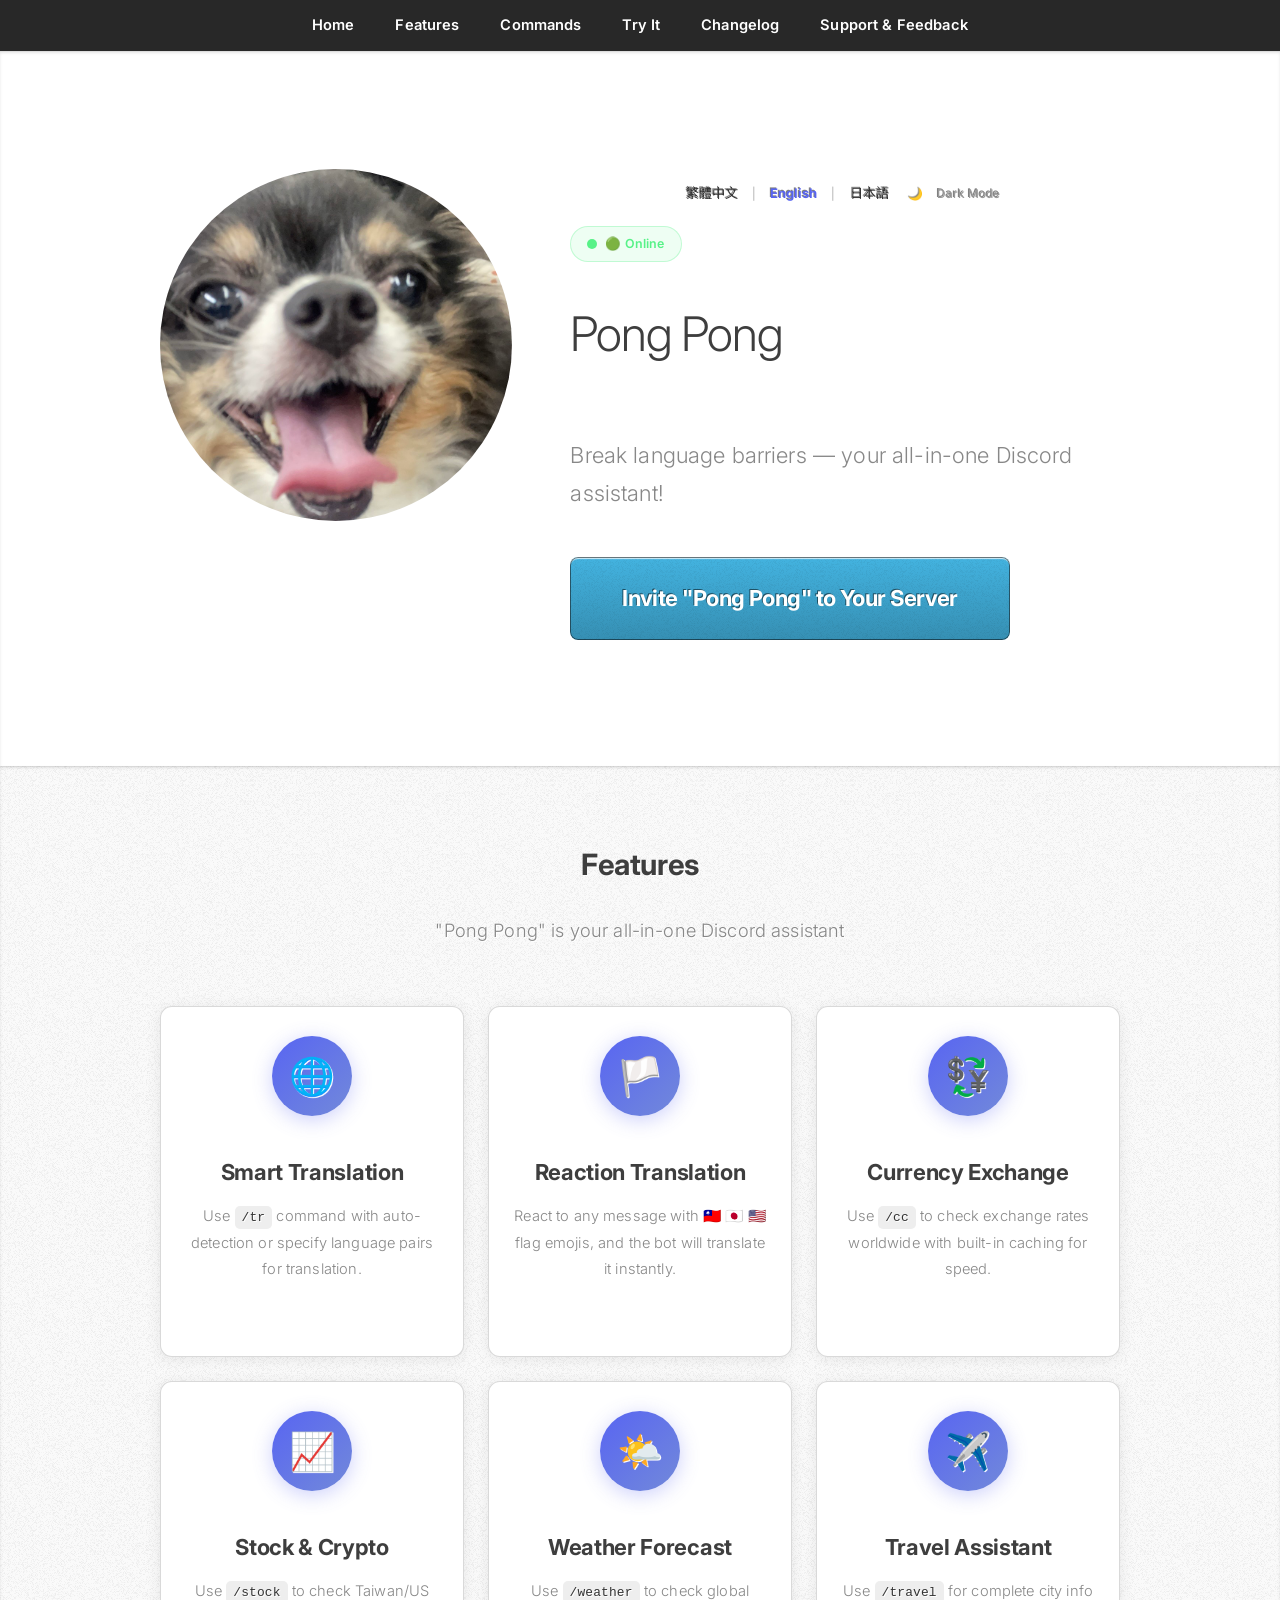
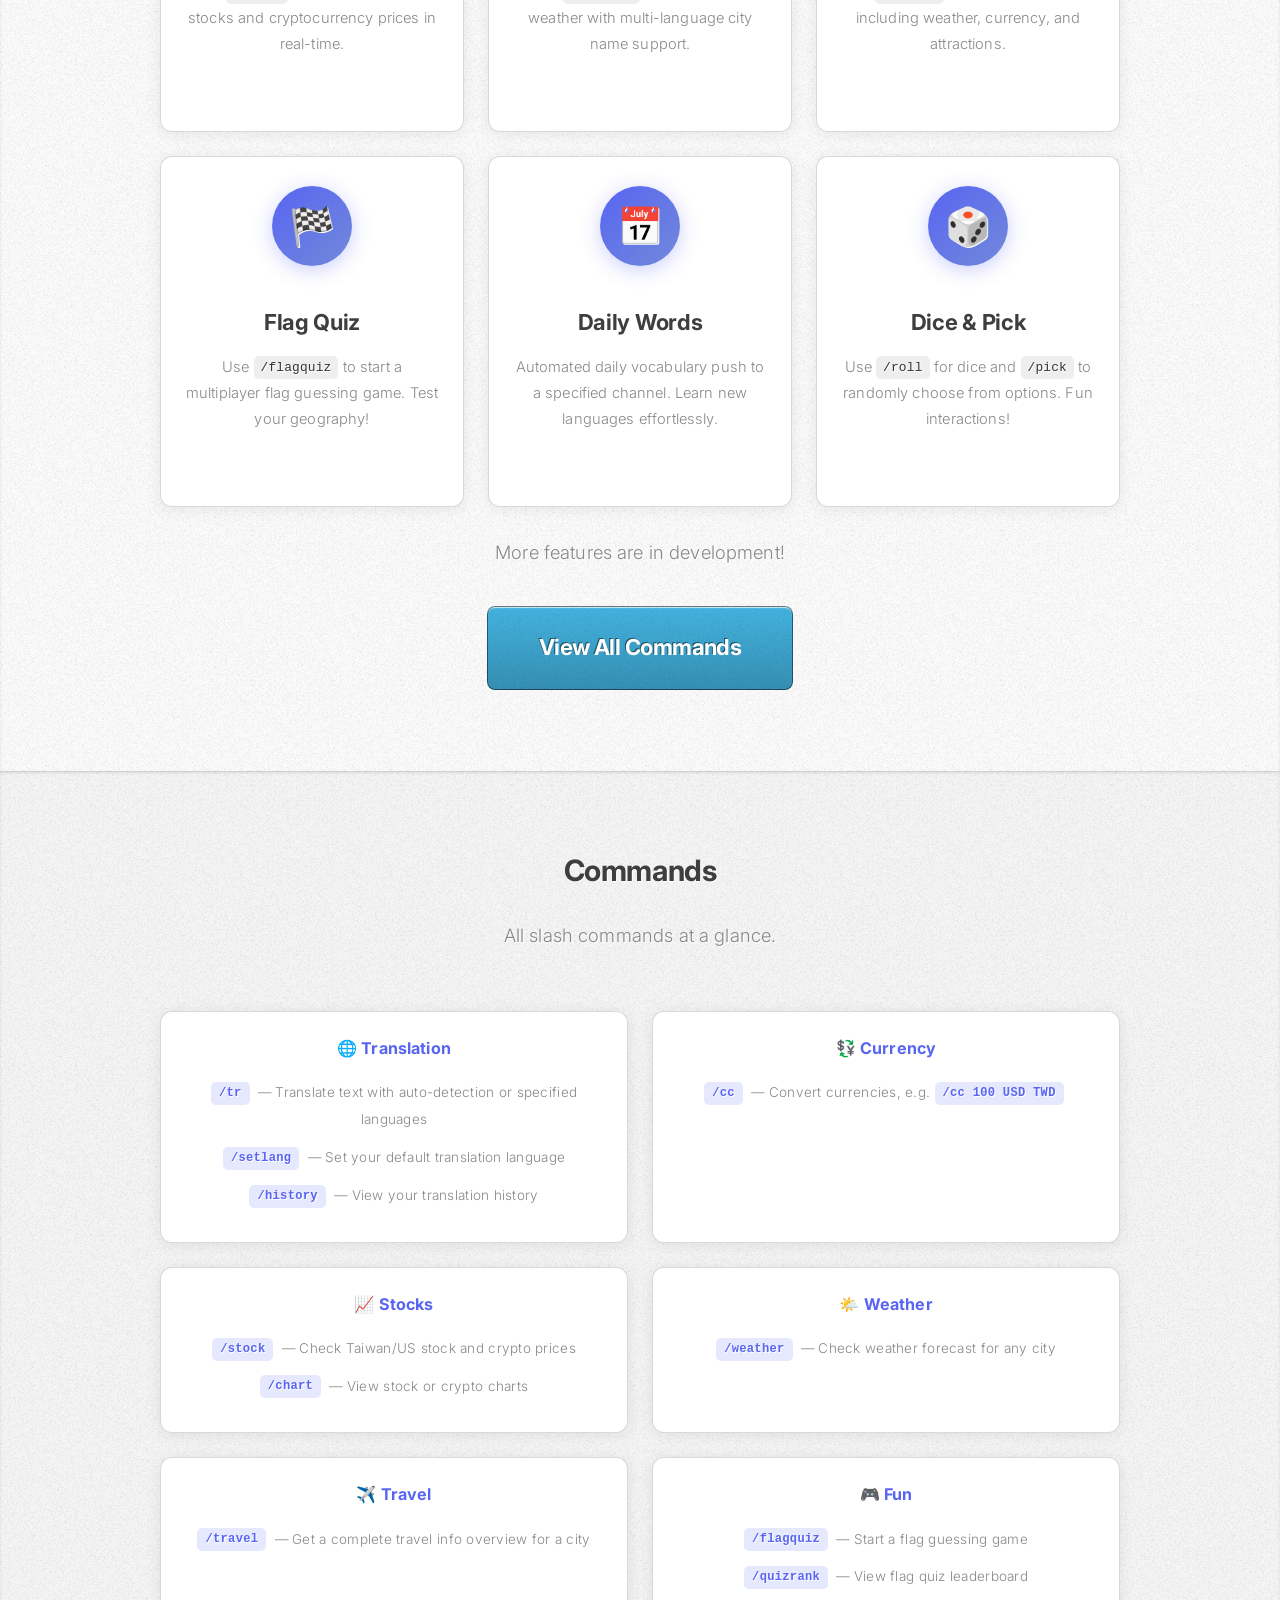
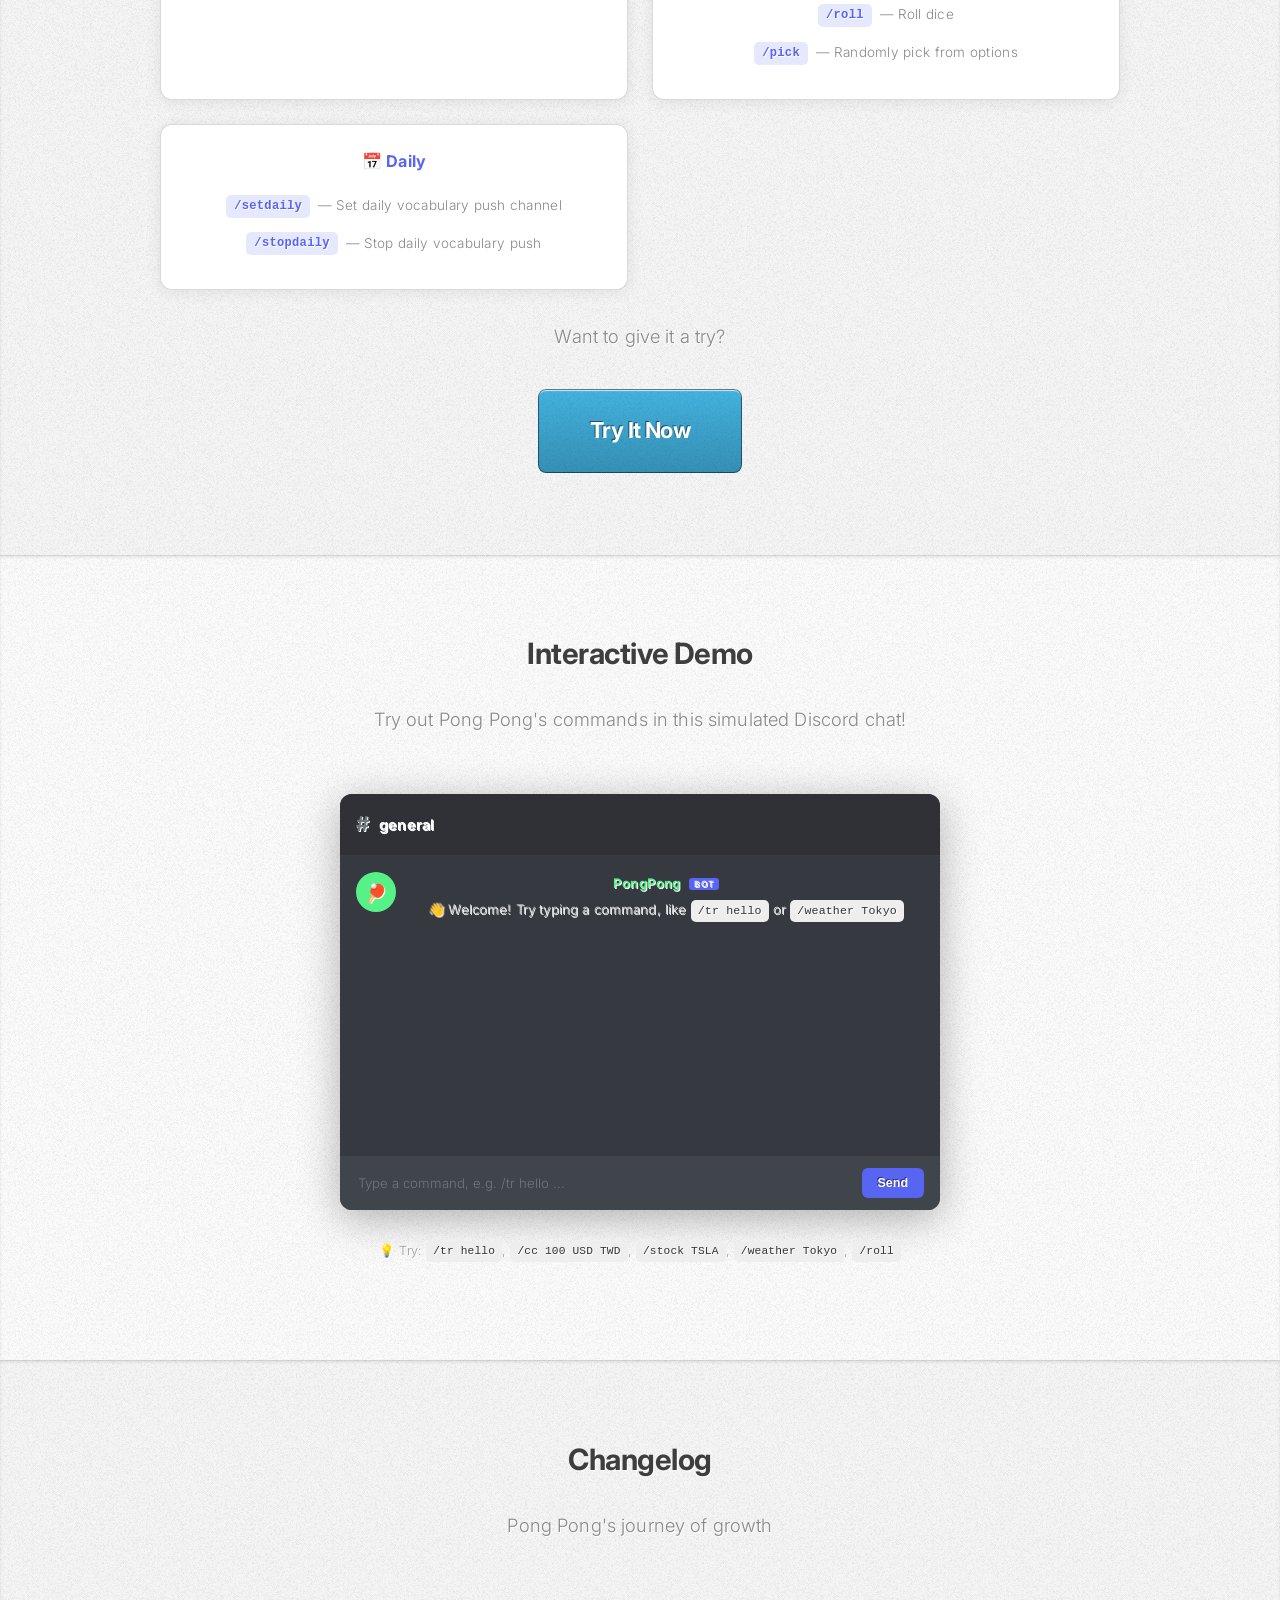
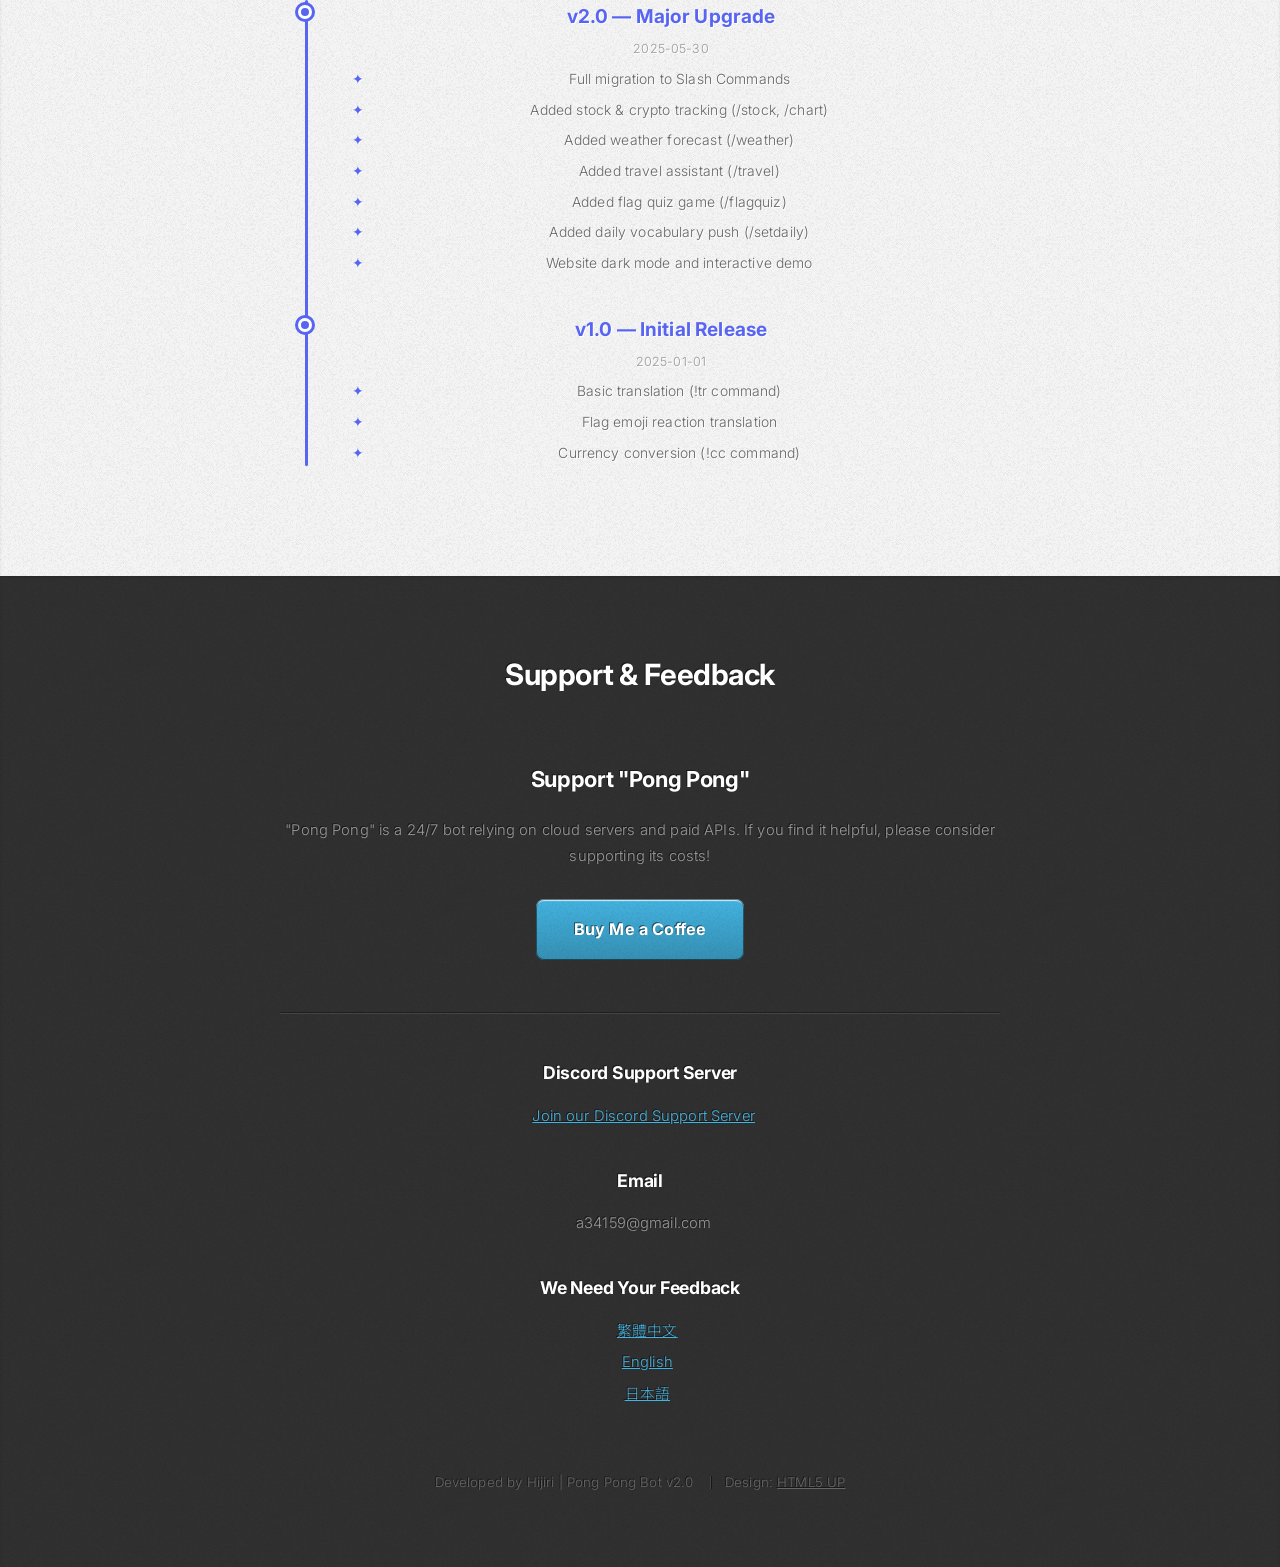
==== commit d3bea297: "🎨 修正功能卡片高度不一致 + 改善字體與指令間距" ====
--- a/index.html
+++ b/index.html
@@ -260,6 +260,7 @@
 				grid-template-columns: repeat(3, 1fr);
 				gap: 24px;
 				margin-top: 2em;
+				align-items: stretch;
 			}
 			.features-grid .box.style1 {
 				border-radius: 12px;
@@ -267,6 +268,15 @@
 				box-shadow: var(--shadow-card);
 				border: 1px solid var(--border-color);
 				transition: transform 0.3s ease, box-shadow 0.3s ease;
+				display: flex;
+				flex-direction: column;
+				align-items: center;
+				justify-content: flex-start;
+				height: 100%;
+				min-height: 250px;
+			}
+			.features-grid .box.style1 p {
+				flex-grow: 1;
 			}
 			.features-grid .box.style1:hover {
 				transform: translateY(-5px);
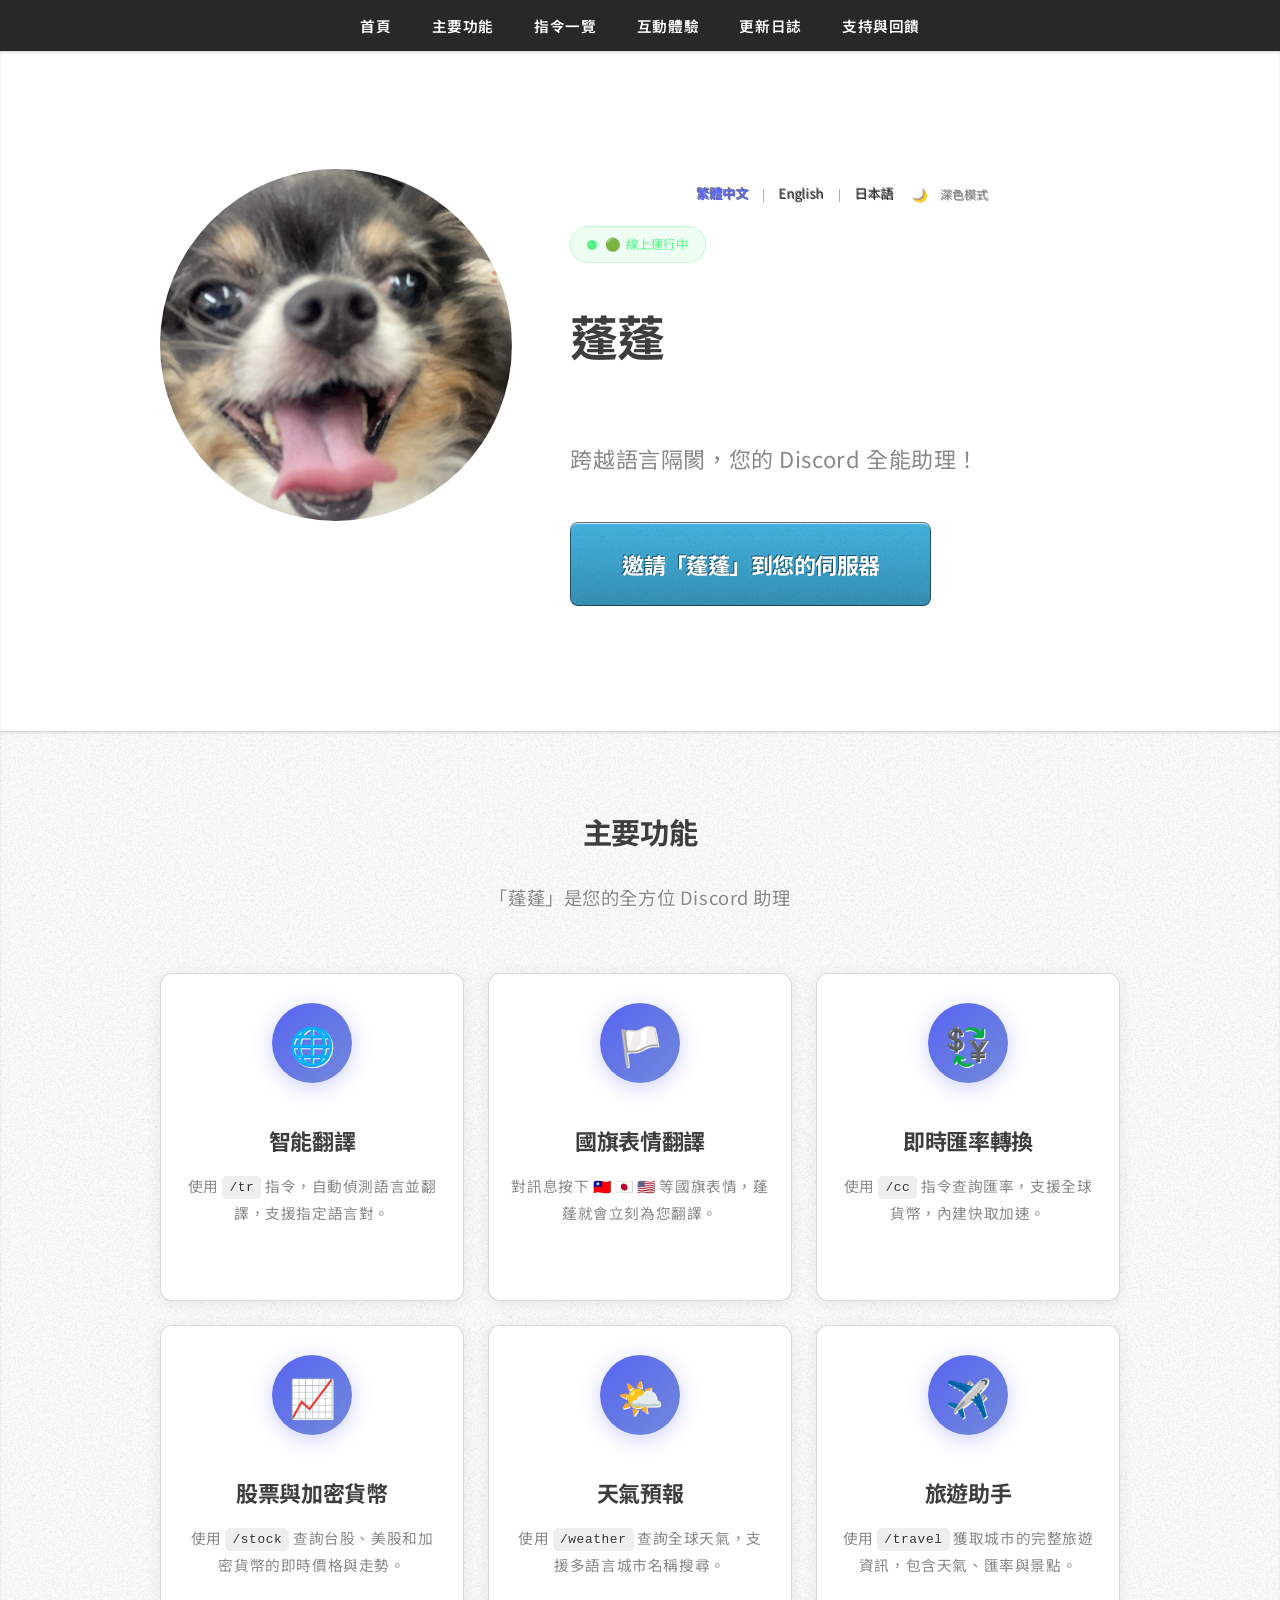
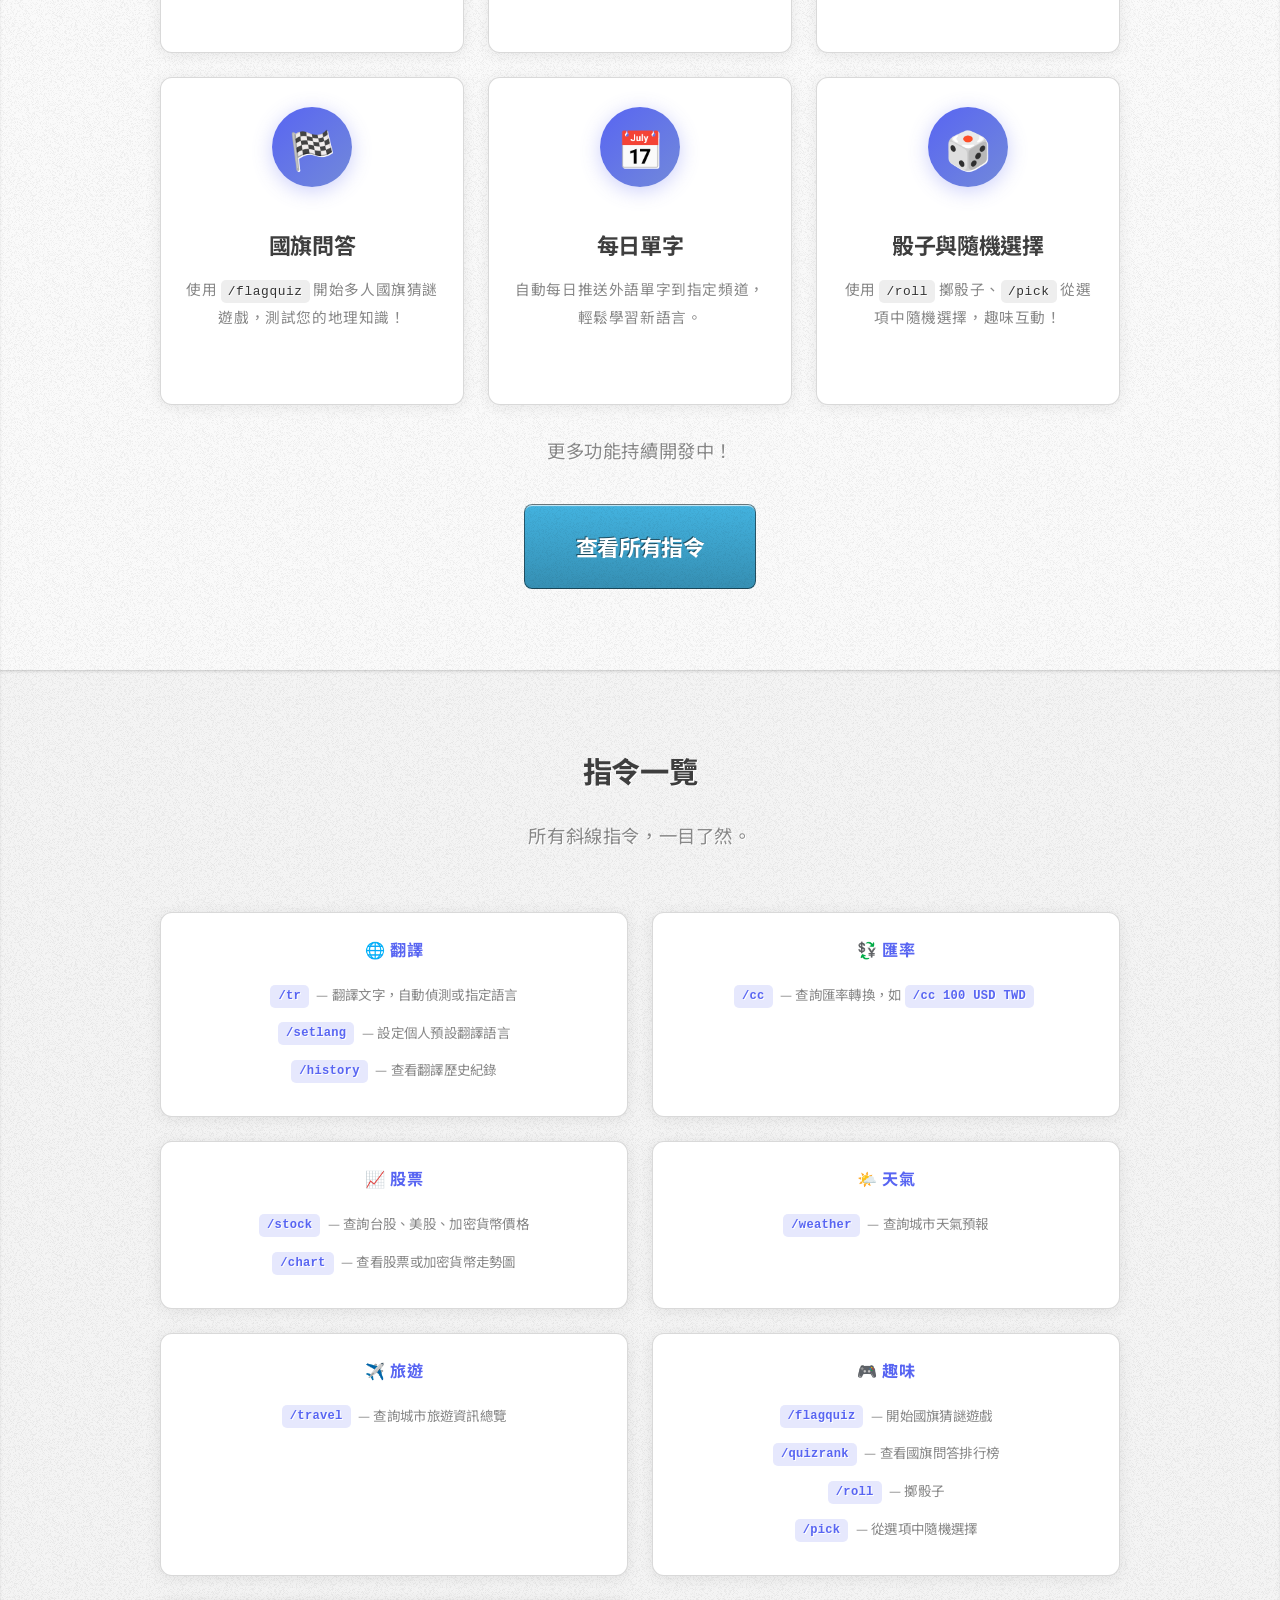
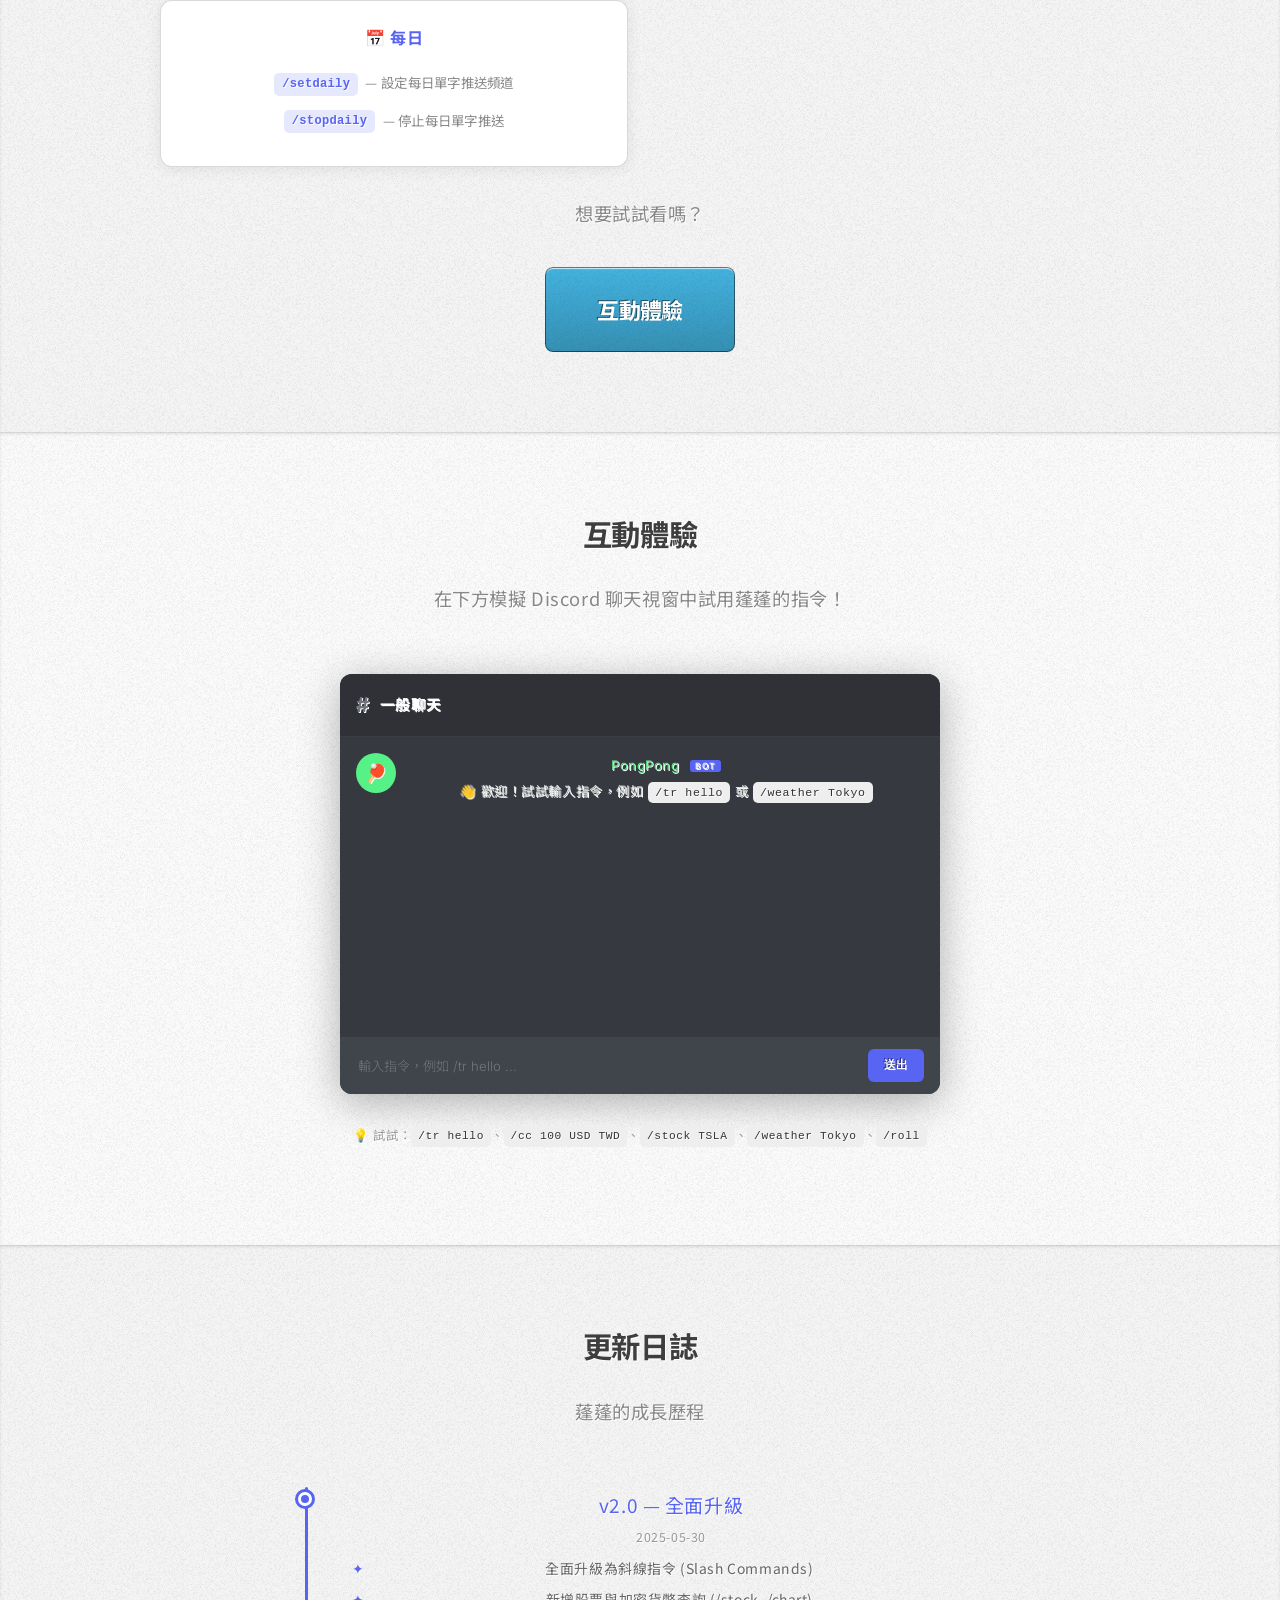
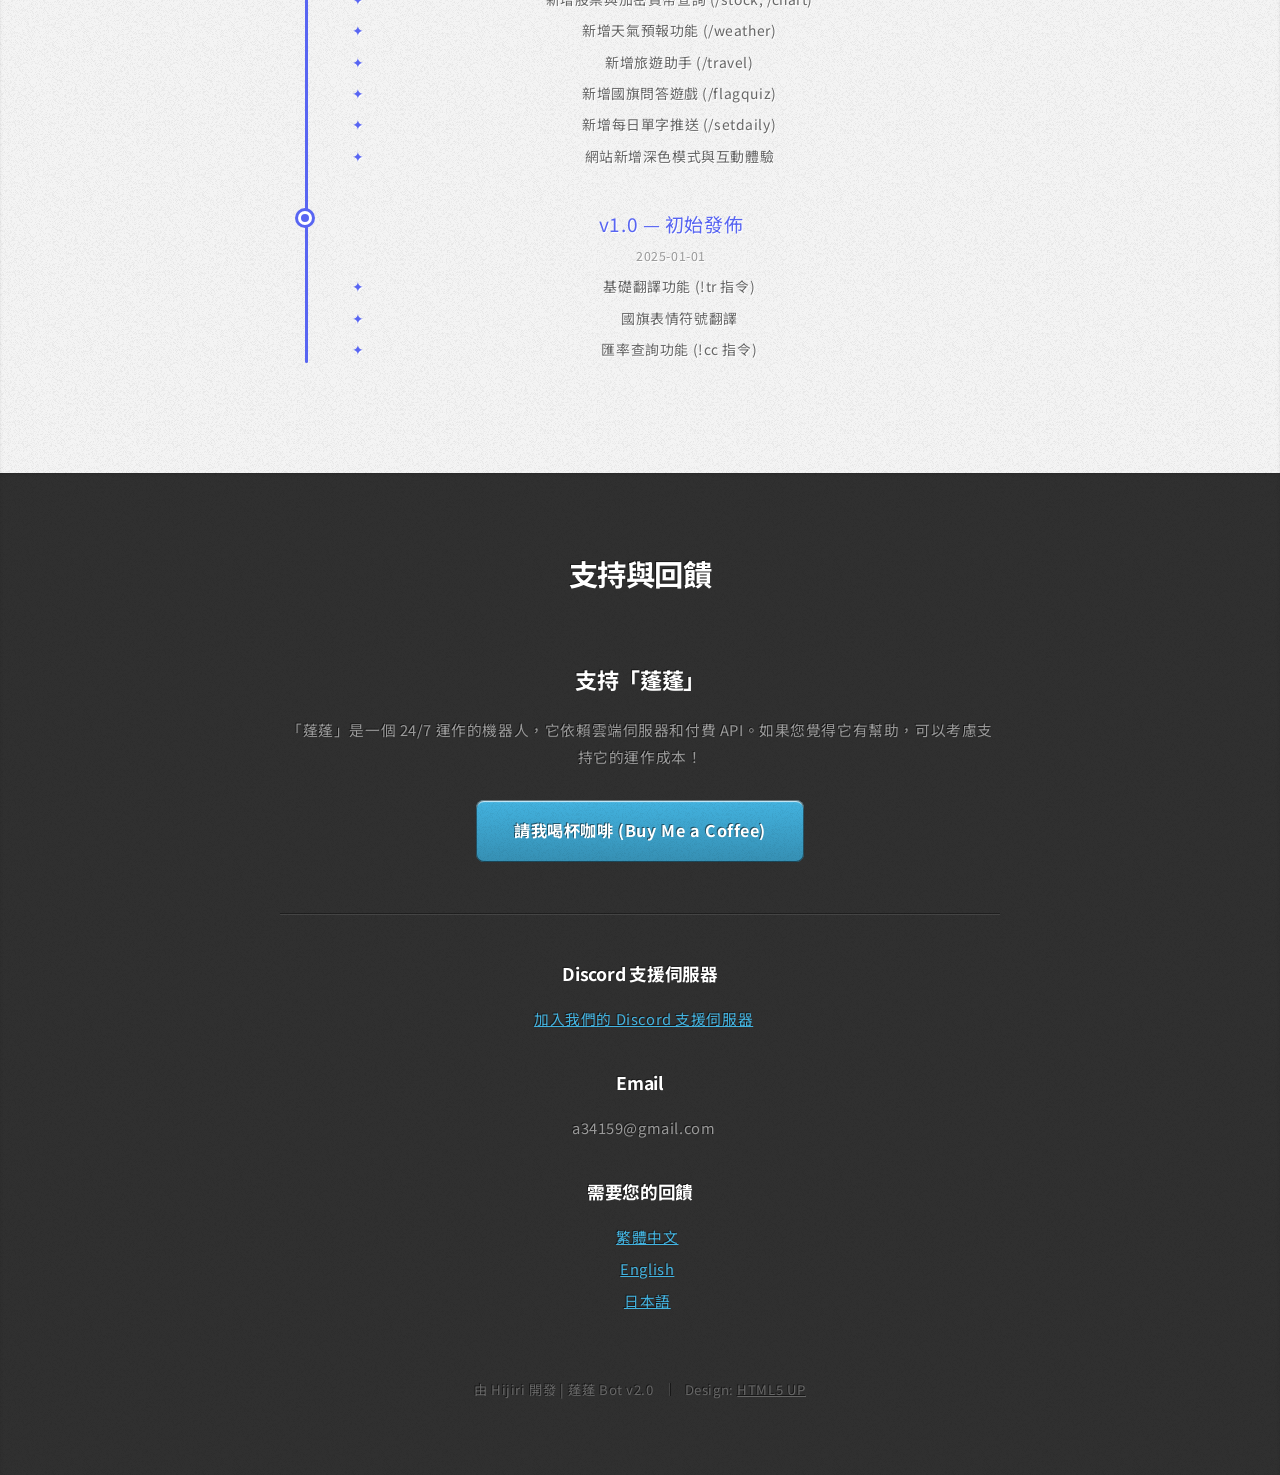
==== commit 6ad9d105: "🎨 字體更新：中文 Noto Sans TC、英文 Inter、日文 Noto Sans JP + 預設語言改為中文" ====
--- a/index.html
+++ b/index.html
@@ -1,5 +1,5 @@
 <!DOCTYPE HTML>
-<html>
+<html lang="zh">
 <head>
 		<title id="pageTitle">蓬蓬 - 您的 Discord 多功能助理</title>
 		<meta charset="utf-8" />
@@ -18,7 +18,7 @@
 	
 		<link rel="preconnect" href="https://fonts.googleapis.com">
 		<link rel="preconnect" href="https://fonts.gstatic.com" crossorigin>
-		<link href="https://fonts.googleapis.com/css2?family=Inter:wght@300;400;500;600;700&family=Noto+Sans+TC:wght@300;400;500;700&display=swap" rel="stylesheet">
+		<link href="https://fonts.googleapis.com/css2?family=Inter:wght@300;400;500;600;700&family=Noto+Sans+TC:wght@300;400;500;700&family=Noto+Sans+JP:wght@300;400;500;700&display=swap" rel="stylesheet">
 		
 		<style>
 			/* ===== CSS Custom Properties (Light Theme Default) ===== */
@@ -69,11 +69,49 @@
 				overflow-x: hidden !important;
 				max-width: 100% !important;
 				position: relative;
-				font-family: 'Inter', 'Noto Sans TC', -apple-system, BlinkMacSystemFont, sans-serif !important;
-				letter-spacing: 0.01em;
-				line-height: 1.8;
+				font-family: 'Noto Sans TC', 'Inter', -apple-system, BlinkMacSystemFont, sans-serif !important;
+				font-weight: 400;
+				letter-spacing: 0.02em;
+				line-height: 1.85;
 				-webkit-font-smoothing: antialiased;
 				-moz-osx-font-smoothing: grayscale;
+			}
+
+			/* --- Per-language font settings --- */
+			html[lang='zh'], html[lang='zh'] body {
+				font-family: 'Noto Sans TC', -apple-system, BlinkMacSystemFont, sans-serif !important;
+				font-weight: 400;
+				letter-spacing: 0.04em;
+			}
+			html[lang='zh'] h1, html[lang='zh'] h2, html[lang='zh'] h3, html[lang='zh'] h4 {
+				font-weight: 700 !important;
+			}
+			html[lang='zh'] p, html[lang='zh'] span, html[lang='zh'] li, html[lang='zh'] div {
+				font-weight: 400;
+			}
+
+			html[lang='en'], html[lang='en'] body {
+				font-family: 'Inter', -apple-system, BlinkMacSystemFont, sans-serif !important;
+				font-weight: 400;
+				letter-spacing: 0.01em;
+			}
+			html[lang='en'] h1, html[lang='en'] h2, html[lang='en'] h3, html[lang='en'] h4 {
+				font-weight: 700 !important;
+			}
+			html[lang='en'] p, html[lang='en'] span, html[lang='en'] li, html[lang='en'] div {
+				font-weight: 400;
+			}
+
+			html[lang='ja'], html[lang='ja'] body {
+				font-family: 'Noto Sans JP', -apple-system, BlinkMacSystemFont, sans-serif !important;
+				font-weight: 400;
+				letter-spacing: 0.03em;
+			}
+			html[lang='ja'] h1, html[lang='ja'] h2, html[lang='ja'] h3, html[lang='ja'] h4 {
+				font-weight: 700 !important;
+			}
+			html[lang='ja'] p, html[lang='ja'] span, html[lang='ja'] li, html[lang='ja'] div {
+				font-weight: 400;
 			}
 
 			/* --- Dark mode overrides for template elements --- */
@@ -1218,7 +1256,7 @@
 			}
 
 			// ===== LANGUAGE SWITCHER =====
-			let currentLang = 'en';
+			let currentLang = 'zh';
 			function switchLang(lang) {
 				currentLang = lang;
 				document.querySelectorAll('[data-key]').forEach(el => {
@@ -1419,7 +1457,7 @@
 
 			// ===== INIT ON DOM READY =====
 			document.addEventListener('DOMContentLoaded', () => {
-				switchLang('en');
+				switchLang('zh');
 			});
 		</script>
 	</body>
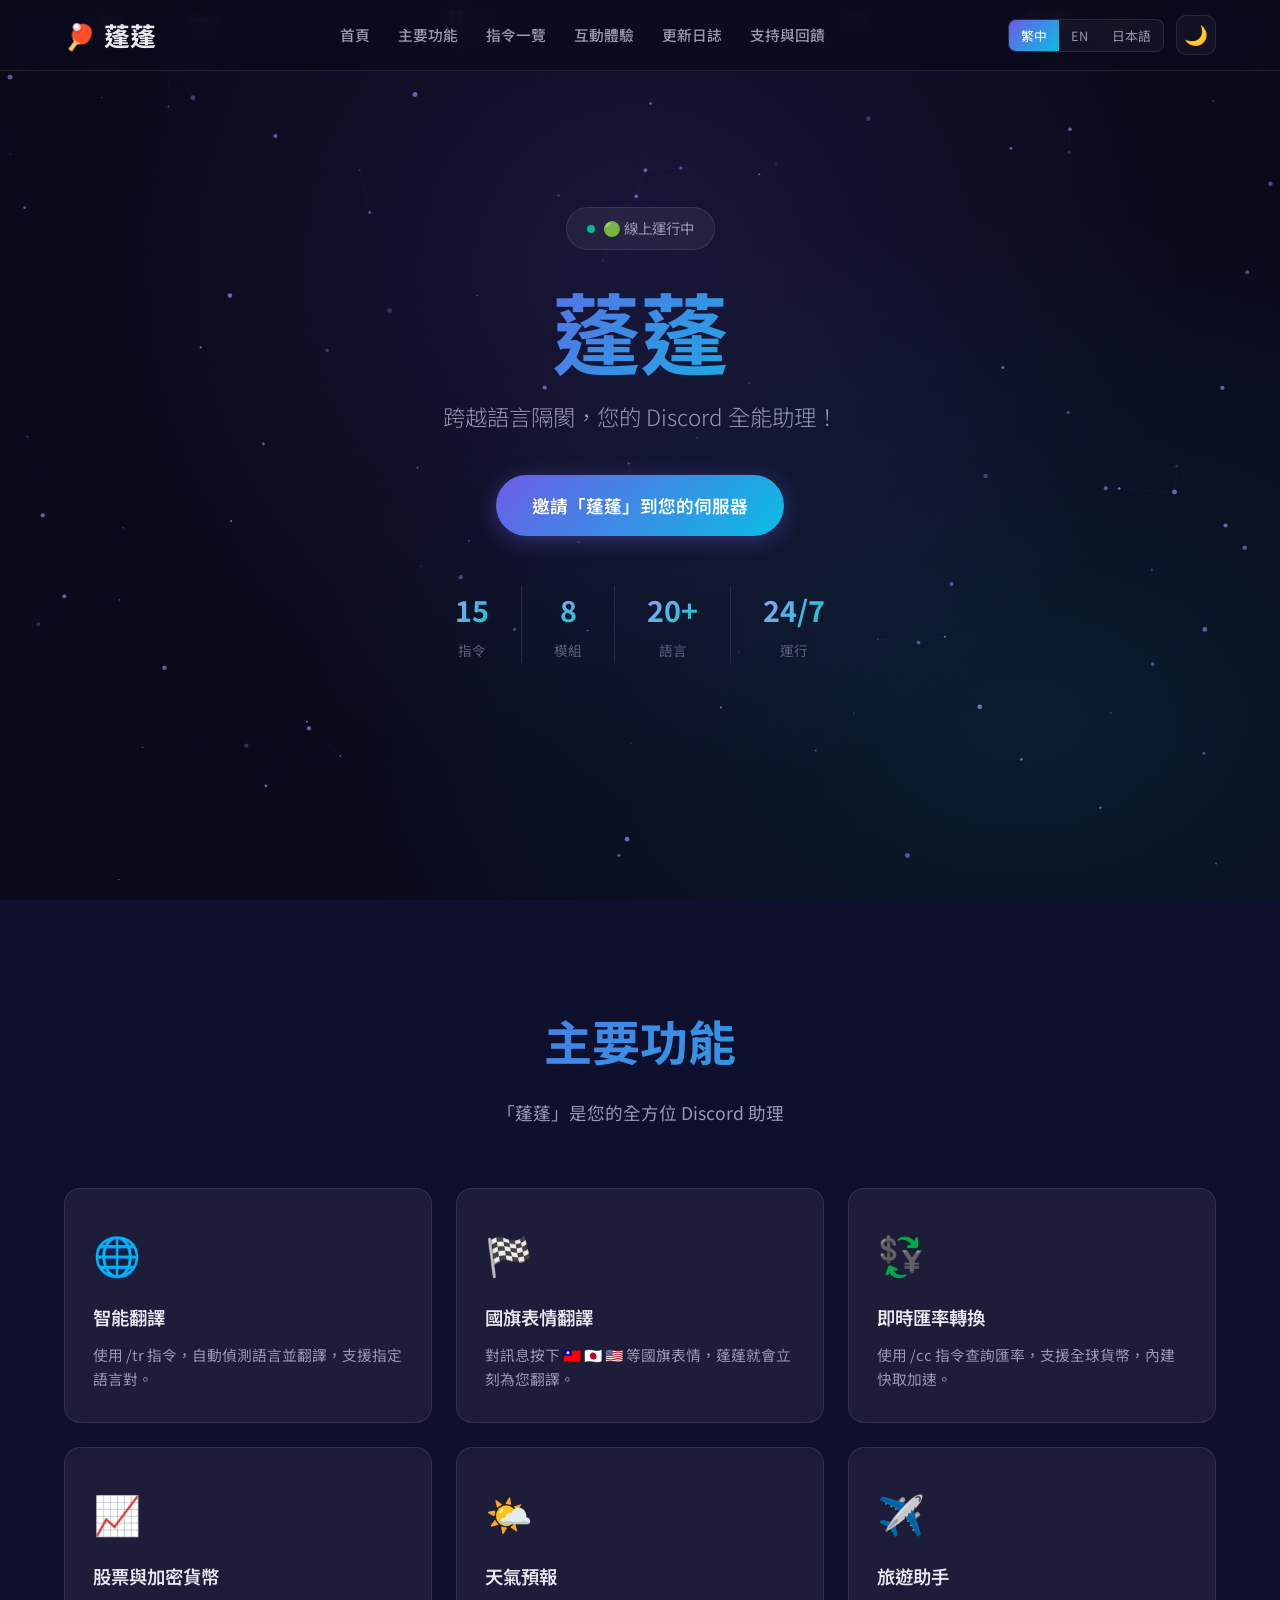
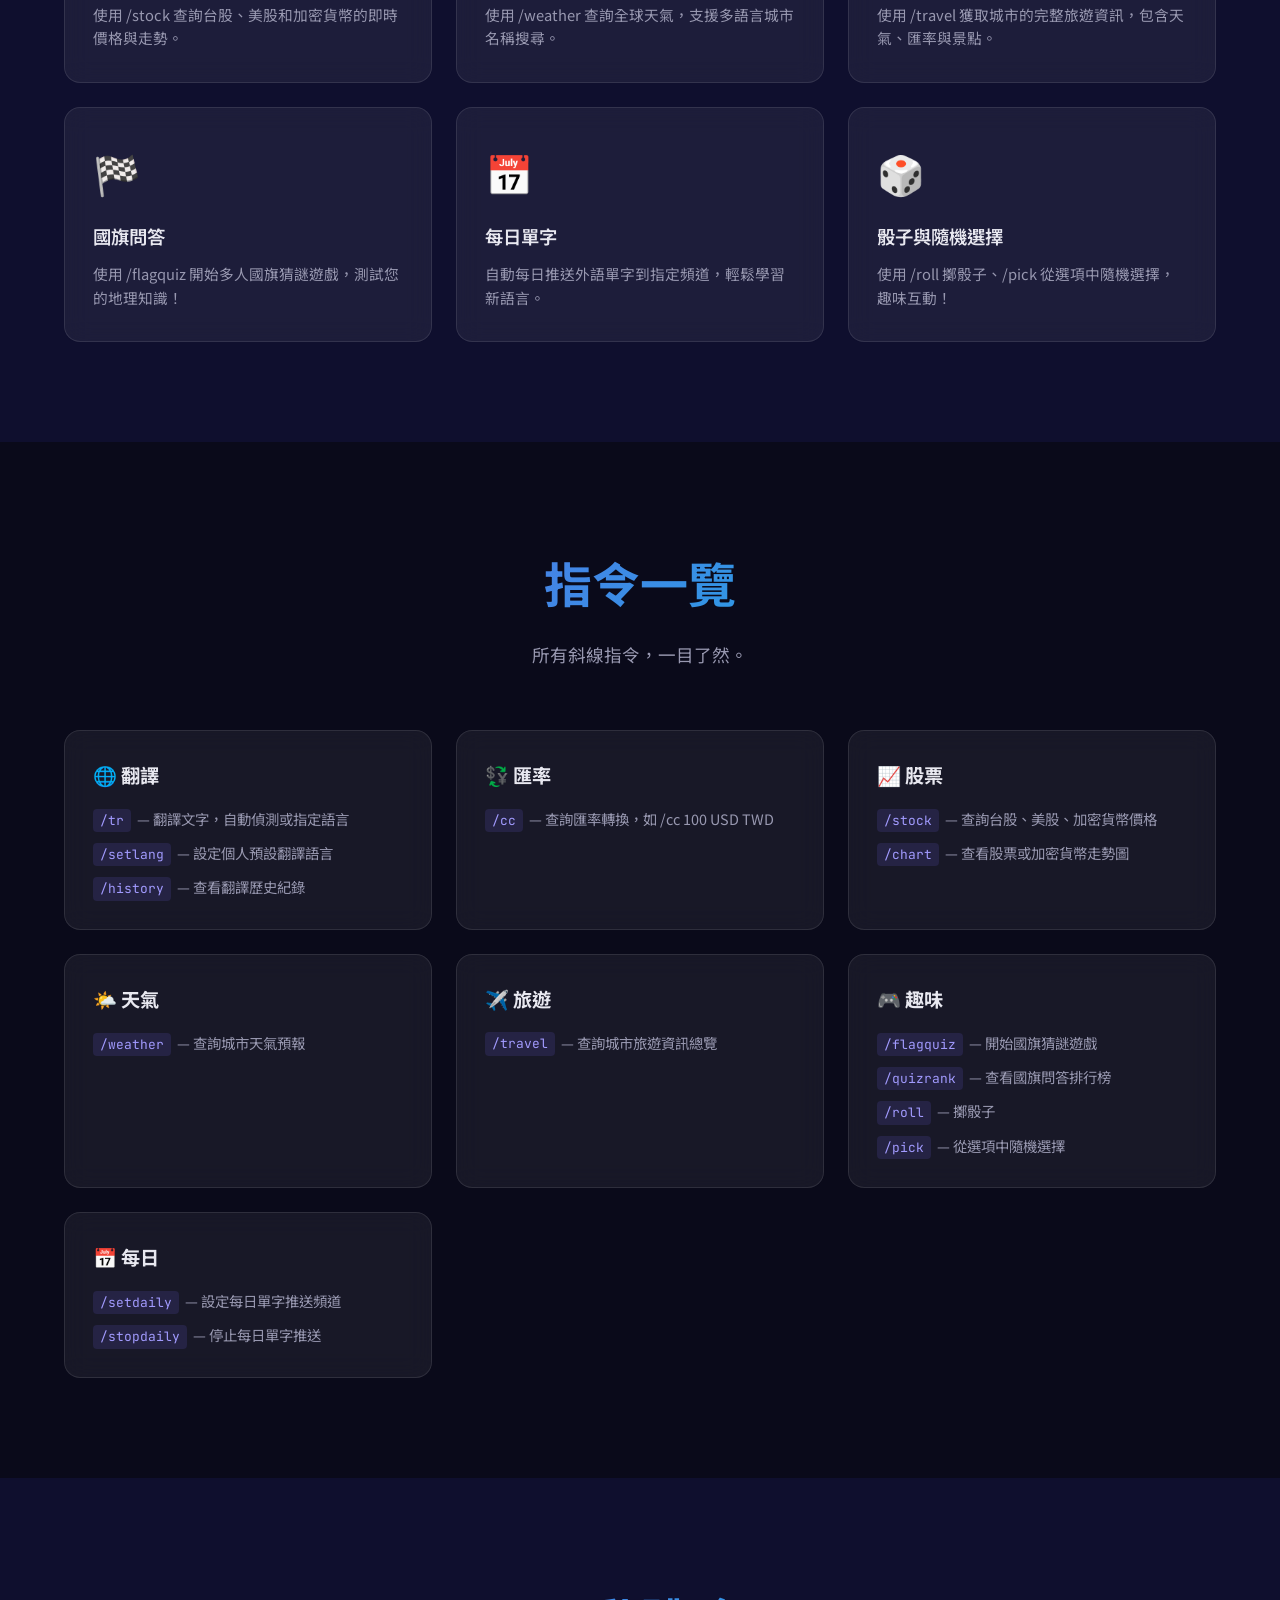
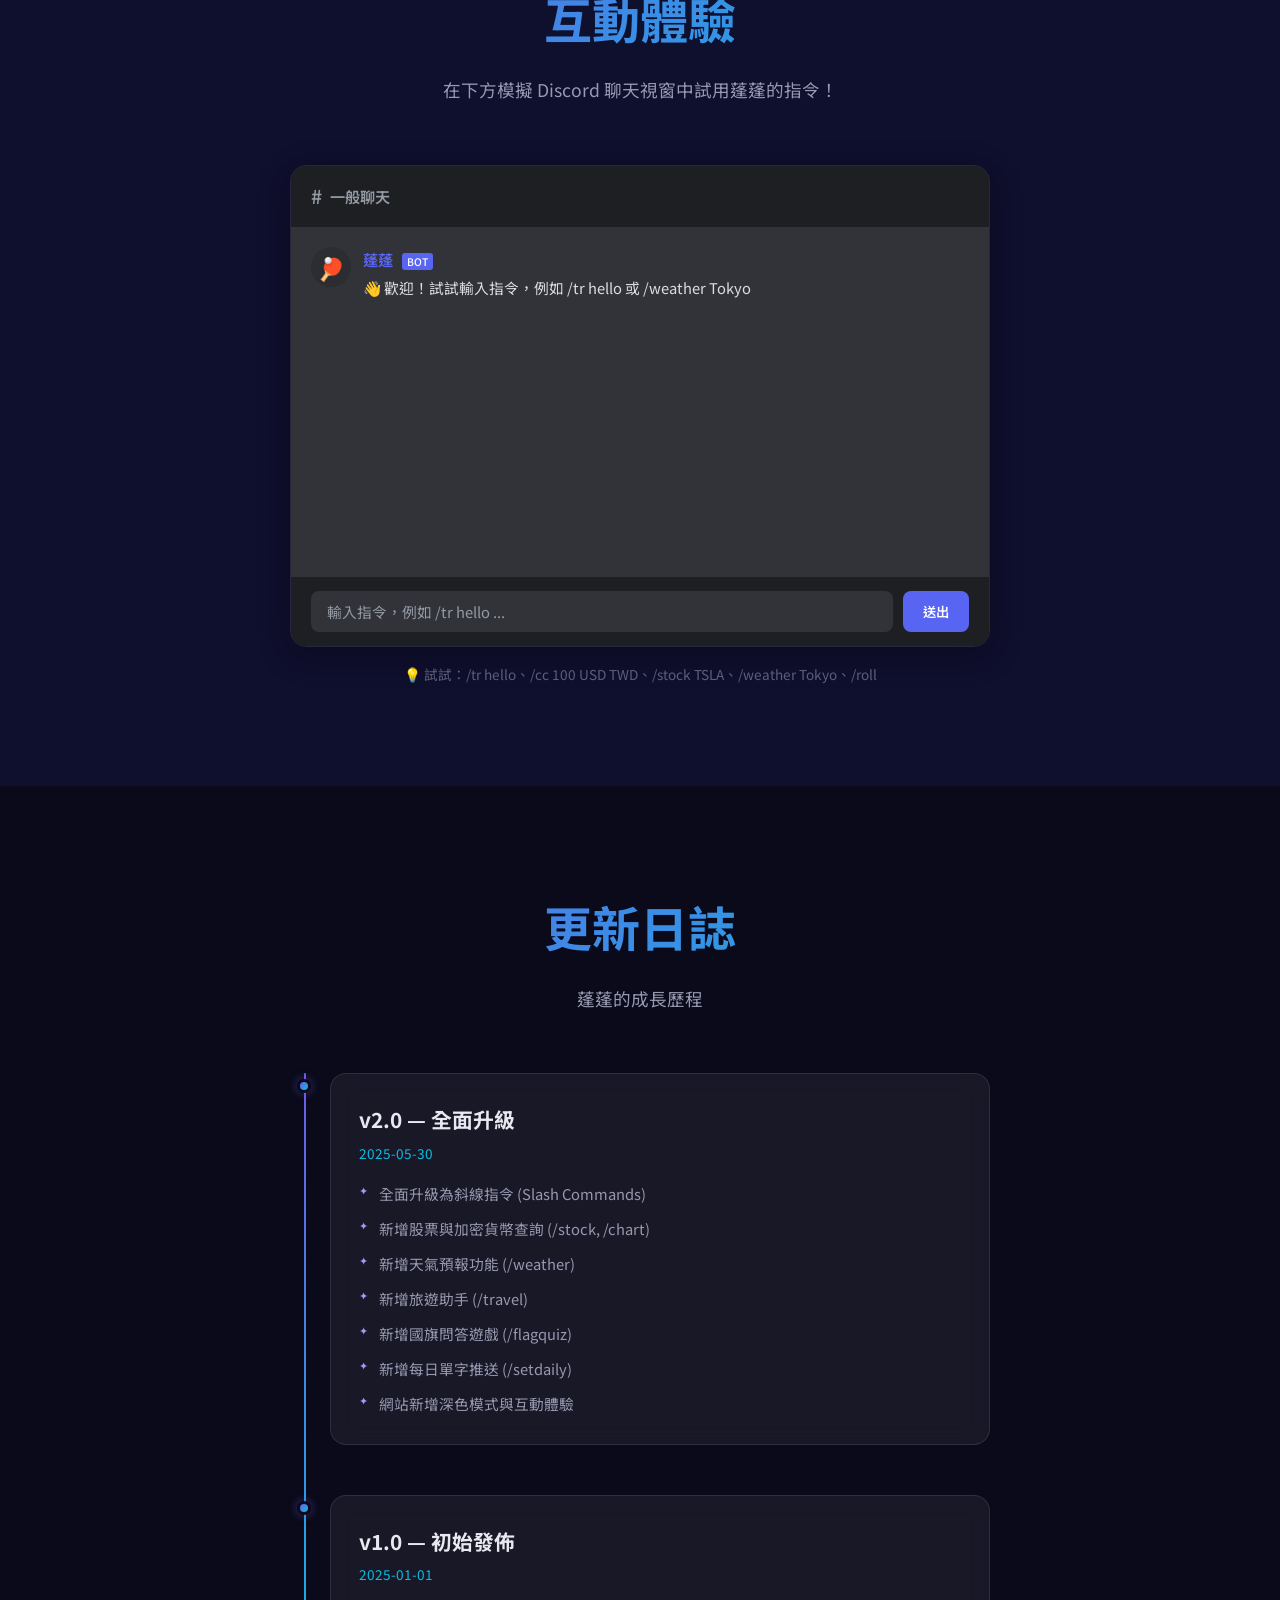
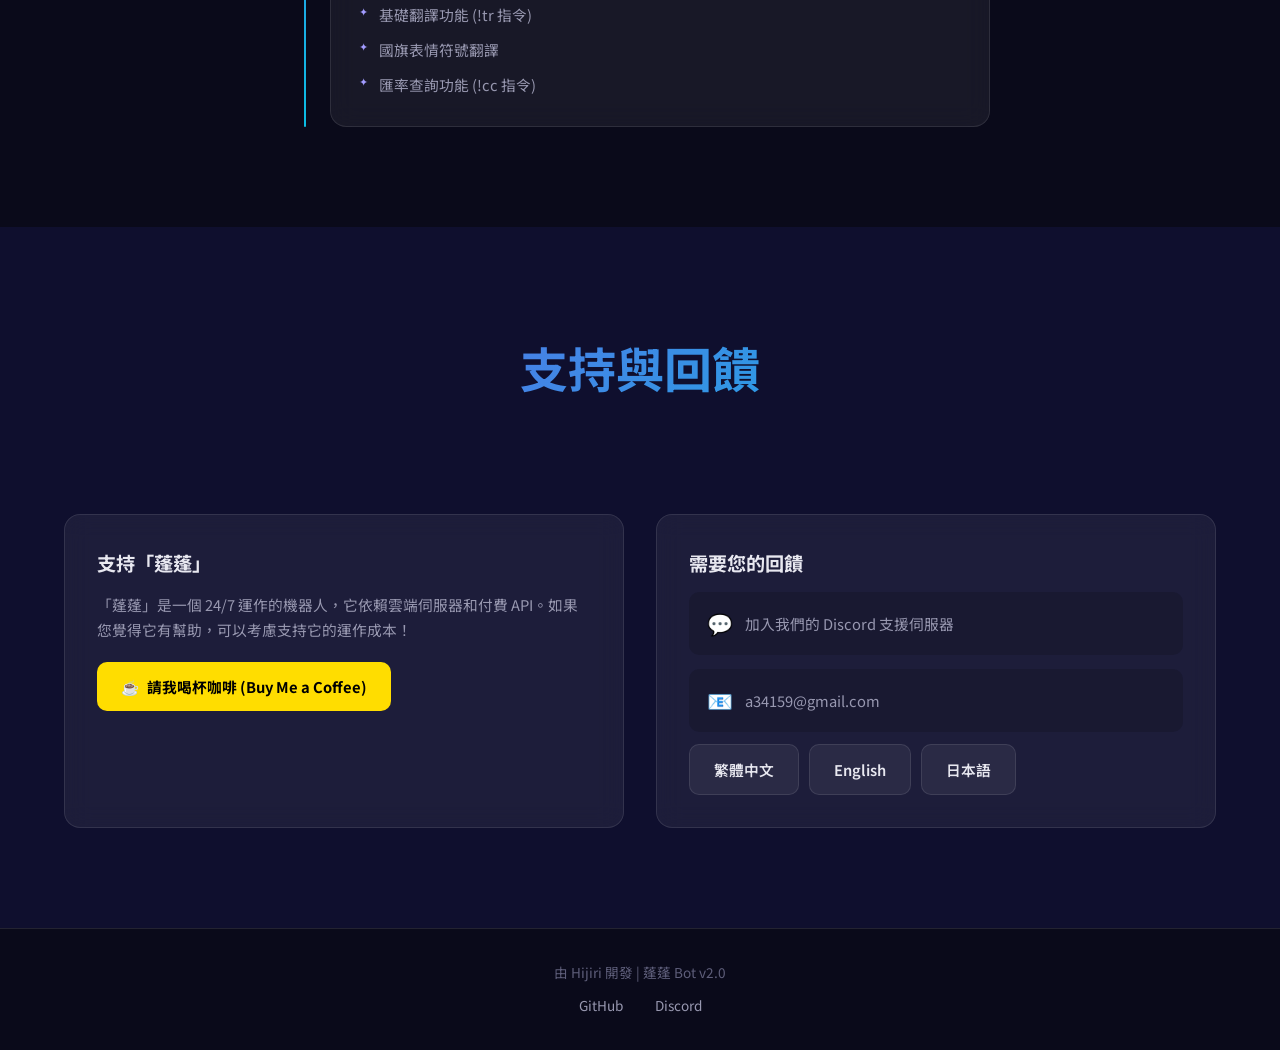
==== commit 62fb56e9: "🎨 全新網站設計：科技感 + 異國風情，粒子背景、玻璃擬態、滾動動畫" ====
--- a/index.html
+++ b/index.html
@@ -1,1464 +1,2025 @@
-<!DOCTYPE HTML>
+<!DOCTYPE html>
 <html lang="zh">
 <head>
-		<title id="pageTitle">蓬蓬 - 您的 Discord 多功能助理</title>
-		<meta charset="utf-8" />
-		<meta name="viewport" content="width=device-width, initial-scale=1, user-scalable=no" />
-		<link rel="stylesheet" href="assets/css/main.css" />
-	
-		<meta name="description" content="蓬蓬 (Pong Pong) 是一個多功能的 Discord 機器人。支援即時翻譯、匯率轉換、股票查詢、天氣預報、旅遊資訊、國旗問答等豐富功能！">
-		<meta name="keywords" content="Discord機器人, 翻譯機器人, 匯率機器人, 股票查詢, 天氣預報, Discord Bot, Translation Bot, Currency Bot, 蓬蓬, Pong Pong">
-		<meta name="author" content="Hijiri">
-
-		<meta property="og:type" content="website">
-		<meta property="og:title" content="蓬蓬 - 您的 Discord 多功能助理">
-		<meta property="og:description" content="支援翻譯、匯率、股票、天氣、旅遊、國旗問答等功能。立即邀請蓬蓬加入您的伺服器！">
-		<meta property="og:url" content="https://yangpongpong.vercel.app/">
-		<meta property="og:image" content="https://yangpongpong.vercel.app/images/pic00.jpg">
-	
-		<link rel="preconnect" href="https://fonts.googleapis.com">
-		<link rel="preconnect" href="https://fonts.gstatic.com" crossorigin>
-		<link href="https://fonts.googleapis.com/css2?family=Inter:wght@300;400;500;600;700&family=Noto+Sans+TC:wght@300;400;500;700&family=Noto+Sans+JP:wght@300;400;500;700&display=swap" rel="stylesheet">
-		
-		<style>
-			/* ===== CSS Custom Properties (Light Theme Default) ===== */
-			:root {
-				--bg-primary: #ffffff;
-				--bg-secondary: #f5f5f5;
-				--bg-card: #ffffff;
-				--text-primary: #333333;
-				--text-secondary: #666666;
-				--text-muted: #999999;
-				--border-color: rgba(0,0,0,0.15);
-				--code-bg: #eee;
-				--code-color: #333;
-				--shadow-card: 0 2px 15px rgba(0,0,0,0.08);
-				--accent-color: #5865F2;
-				--accent-hover: #4752c4;
-				--transition-speed: 0.3s;
-				--nav-bg: rgba(255,255,255,0.95);
-			}
-
-			/* ===== Dark Theme ===== */
-			[data-theme='dark'] {
-				--bg-primary: #1a1625;
-				--bg-secondary: #0f0d1a;
-				--bg-card: rgba(255,255,255,0.05);
-				--text-primary: #e0e0e0;
-				--text-secondary: #b0b0b0;
-				--text-muted: #777777;
-				--border-color: rgba(255,255,255,0.1);
-				--code-bg: rgba(255,255,255,0.1);
-				--code-color: #e0e0e0;
-				--shadow-card: 0 2px 15px rgba(0,0,0,0.3);
-				--accent-color: #7289da;
-				--accent-hover: #5b6eae;
-				--nav-bg: rgba(15,13,26,0.95);
-			}
-
-			/* ===== Global Transitions for Theme Switch ===== */
-			html, body, article, section, div, header, footer, nav, h1, h2, h3, h4, p, a, span, li, ul, code {
-				transition: background-color var(--transition-speed) ease,
-							color var(--transition-speed) ease,
-							border-color var(--transition-speed) ease,
-							box-shadow var(--transition-speed) ease;
-			}
-
-			/* --- Prevent horizontal scroll & base font --- */
-			html, body {
-				overflow-x: hidden !important;
-				max-width: 100% !important;
-				position: relative;
-				font-family: 'Noto Sans TC', 'Inter', -apple-system, BlinkMacSystemFont, sans-serif !important;
-				font-weight: 400;
-				letter-spacing: 0.02em;
-				line-height: 1.85;
-				-webkit-font-smoothing: antialiased;
-				-moz-osx-font-smoothing: grayscale;
-			}
-
-			/* --- Per-language font settings --- */
-			html[lang='zh'], html[lang='zh'] body {
-				font-family: 'Noto Sans TC', -apple-system, BlinkMacSystemFont, sans-serif !important;
-				font-weight: 400;
-				letter-spacing: 0.04em;
-			}
-			html[lang='zh'] h1, html[lang='zh'] h2, html[lang='zh'] h3, html[lang='zh'] h4 {
-				font-weight: 700 !important;
-			}
-			html[lang='zh'] p, html[lang='zh'] span, html[lang='zh'] li, html[lang='zh'] div {
-				font-weight: 400;
-			}
-
-			html[lang='en'], html[lang='en'] body {
-				font-family: 'Inter', -apple-system, BlinkMacSystemFont, sans-serif !important;
-				font-weight: 400;
-				letter-spacing: 0.01em;
-			}
-			html[lang='en'] h1, html[lang='en'] h2, html[lang='en'] h3, html[lang='en'] h4 {
-				font-weight: 700 !important;
-			}
-			html[lang='en'] p, html[lang='en'] span, html[lang='en'] li, html[lang='en'] div {
-				font-weight: 400;
-			}
-
-			html[lang='ja'], html[lang='ja'] body {
-				font-family: 'Noto Sans JP', -apple-system, BlinkMacSystemFont, sans-serif !important;
-				font-weight: 400;
-				letter-spacing: 0.03em;
-			}
-			html[lang='ja'] h1, html[lang='ja'] h2, html[lang='ja'] h3, html[lang='ja'] h4 {
-				font-weight: 700 !important;
-			}
-			html[lang='ja'] p, html[lang='ja'] span, html[lang='ja'] li, html[lang='ja'] div {
-				font-weight: 400;
-			}
-
-			/* --- Dark mode overrides for template elements --- */
-			[data-theme='dark'] #nav {
-				background: var(--nav-bg) !important;
-			}
-			[data-theme='dark'] #nav a {
-				color: var(--text-primary) !important;
-			}
-			[data-theme='dark'] .wrapper.style1 {
-				background: var(--bg-primary) !important;
-				color: var(--text-primary) !important;
-			}
-			[data-theme='dark'] .wrapper.style2 {
-				background: var(--bg-secondary) !important;
-				color: var(--text-primary) !important;
-			}
-			[data-theme='dark'] .wrapper.style2 header h2,
-			[data-theme='dark'] .wrapper.style2 header p {
-				color: var(--text-primary) !important;
-			}
-			[data-theme='dark'] .wrapper.style3 {
-				background: var(--bg-primary) !important;
-				color: var(--text-primary) !important;
-			}
-			[data-theme='dark'] .wrapper.style4 {
-				background: var(--bg-secondary) !important;
-				color: var(--text-primary) !important;
-			}
-			[data-theme='dark'] .wrapper.style4 h2,
-			[data-theme='dark'] .wrapper.style4 h3 {
-				color: var(--text-primary) !important;
-			}
-			[data-theme='dark'] .wrapper h1,
-			[data-theme='dark'] .wrapper h2,
-			[data-theme='dark'] .wrapper h3,
-			[data-theme='dark'] .wrapper p {
-				color: var(--text-primary) !important;
-			}
-			[data-theme='dark'] .box.style1 {
-				background: var(--bg-card) !important;
-				border-color: var(--border-color) !important;
-			}
-			[data-theme='dark'] .box.style1 h3,
-			[data-theme='dark'] .box.style1 p {
-				color: var(--text-primary) !important;
-			}
-			[data-theme='dark'] .button {
-				color: var(--text-primary) !important;
-				border-color: var(--border-color) !important;
-			}
-			[data-theme='dark'] .button:hover {
-				background: var(--accent-color) !important;
-				color: #fff !important;
-			}
-			[data-theme='dark'] a {
-				color: var(--accent-color) !important;
-			}
-			[data-theme='dark'] hr {
-				border-color: var(--border-color) !important;
-			}
-			[data-theme='dark'] code {
-				background: var(--code-bg) !important;
-				color: var(--code-color) !important;
-			}
-			[data-theme='dark'] #copyright li {
-				color: var(--text-muted) !important;
-				border-color: var(--border-color) !important;
-			}
-
-			/* --- Language Switcher --- */
-			.wrapper.style1 .lang-switcher {
-				text-align: center;
-				margin-bottom: 20px; 
-				padding-top: 1em;
-				font-size: 0.9em; 
-			}
-			
-			.wrapper.style1 .lang-switcher button {
-				background: none !important; 
-				border: none !important; 
-				box-shadow: none !important; 
-				padding: 0 5px !important; 
-				margin: 0 !important; 
-				font: inherit; 
-				color: var(--text-primary) !important;
-				cursor: pointer;
-				transition: color 0.2s;
-				font-weight: normal !important; 
-				display: inline-block;
-				line-height: 1.5; 
-			}
-			.wrapper.style1 .lang-switcher button:hover { color: var(--accent-color) !important; }
-			.wrapper.style1 .lang-switcher button.active { color: var(--accent-color) !important; font-weight: bold !important; }
-			.wrapper.style1 .lang-switcher span { color: var(--text-muted); font-size: 0.9em; margin: 0 5px; }
-
-			/* --- Dark Mode Toggle Button --- */
-			.theme-toggle {
-				background: none !important;
-				border: 2px solid var(--border-color) !important;
-				border-radius: 50px !important;
-				padding: 6px 14px !important;
-				margin-left: 12px !important;
-				cursor: pointer;
-				font-size: 1.1em;
-				color: var(--text-primary) !important;
-				transition: all 0.3s ease;
-				display: inline-flex;
-				align-items: center;
-				gap: 4px;
-				vertical-align: middle;
-				box-shadow: none !important;
-				line-height: 1;
-			}
-			.theme-toggle:hover {
-				border-color: var(--accent-color) !important;
-				background: rgba(88,101,242,0.1) !important;
-			}
-			.theme-toggle-label {
-				font-size: 0.75em;
-				font-weight: 500;
-			}
-
-			/* --- Bot Status Badge --- */
-			.status-badge {
-				display: inline-flex;
-				align-items: center;
-				gap: 8px;
-				padding: 6px 16px;
-				border-radius: 50px;
-				background: rgba(87,242,135,0.1);
-				border: 1px solid rgba(87,242,135,0.3);
-				font-size: 0.85em;
-				margin-bottom: 1em;
-				color: #57F287;
-				font-weight: 600;
-			}
-			.status-dot {
-				width: 10px;
-				height: 10px;
-				border-radius: 50%;
-				background: #57F287;
-				display: inline-block;
-				animation: pulse-dot 2s infinite;
-			}
-			@keyframes pulse-dot {
-				0%, 100% { box-shadow: 0 0 0 0 rgba(87,242,135,0.6); }
-				50% { box-shadow: 0 0 0 8px rgba(87,242,135,0); }
-			}
-
-			/* --- Icon sizes --- */
-			.box.style1 .icon.featured {
-				width: 100px !important; height: 100px !important; line-height: 100px !important;
-				font-size: 4em !important; margin: 0 auto 1em auto !important;
-				border-radius: 100% !important; box-shadow: inset 0 0 0 1px var(--border-color) !important;
-				display: flex !important; align-items: center; justify-content: center;
-				background: #f77777; color: #fff !important; 
-			}
-			.box.style1 .icon.solid.featured.fa-language::before { font-size: 0.8em !important; line-height: 1.2em !important; }
-			.box.style1 .icon.featured.fa-flag::before, .box.style1 .icon.featured.fa-dollar-sign::before { line-height: 1 !important; font-size: 1em !important; }
-			
-			/* --- Feature Cards Emoji Icons --- */
-			.feature-emoji-icon {
-				width: 80px;
-				height: 80px;
-				line-height: 80px;
-				font-size: 2.5em;
-				margin: 0 auto 1em auto;
-				border-radius: 50%;
-				background: linear-gradient(135deg, var(--accent-color), #7289da);
-				display: flex;
-				align-items: center;
-				justify-content: center;
-				box-shadow: 0 4px 20px rgba(88,101,242,0.3);
-				transition: transform 0.3s ease;
-			}
-			.box.style1:hover .feature-emoji-icon {
-				transform: scale(1.1);
-			}
-
-			/* --- Feature Grid (3x3) --- */
-			.features-grid {
-				display: grid;
-				grid-template-columns: repeat(3, 1fr);
-				gap: 24px;
-				margin-top: 2em;
-				align-items: stretch;
-			}
-			.features-grid .box.style1 {
-				border-radius: 12px;
-				padding: 2em 1.5em;
-				box-shadow: var(--shadow-card);
-				border: 1px solid var(--border-color);
-				transition: transform 0.3s ease, box-shadow 0.3s ease;
-				display: flex;
-				flex-direction: column;
-				align-items: center;
-				justify-content: flex-start;
-				height: 100%;
-				min-height: 250px;
-			}
-			.features-grid .box.style1 p {
-				flex-grow: 1;
-			}
-			.features-grid .box.style1:hover {
-				transform: translateY(-5px);
-				box-shadow: 0 8px 30px rgba(88,101,242,0.15);
-			}
-			@media (max-width: 980px) {
-				.features-grid { grid-template-columns: repeat(2, 1fr); }
-			}
-			@media (max-width: 600px) {
-				.features-grid { grid-template-columns: 1fr; }
-			}
-
-			/* --- Image fit --- */
-			.wrapper.style1 .image.fit {
-				margin: 0 !important; border-radius: 8px !important; overflow: hidden !important; box-shadow: none !important;
-			}
-			.wrapper.style1 .image.fit img {
-				width: 100% !important; height: 100% !important; object-fit: cover !important; display: block !important; border: none !important; padding: 0 !important; background: none !important;
-			}
-
-			/* --- Code & misc --- */
-			code { background: var(--code-bg); border-radius: 5px; padding: 2px 7px; font-family: 'JetBrains Mono', 'Fira Code', 'Consolas', monospace; color: var(--code-color); font-size: 0.88em; display: inline-block; line-height: 1.5; vertical-align: middle; }
-			.box.style1 p { margin: 0; }
-			#contact ul { list-style: none; padding-left: 0; }
-			#contact ul li { margin-bottom: 5px; }
-			#contact ul ul { list-style-type: none !important; margin-top: 10px; margin-left: 0 !important; padding-left: 0 !important; }
-			#contact ul ul li { margin-bottom: 5px; }
-			#contact h3.subsection-title { margin-top: 2em; margin-bottom: 0.8em; font-size: 1.2em; }
-
-			/* --- Commands Section Styling --- */
-			.cmd-categories {
-				display: grid;
-				grid-template-columns: repeat(2, 1fr);
-				gap: 24px;
-				margin-top: 2em;
-			}
-			.cmd-category {
-				background: var(--bg-card);
-				border: 1px solid var(--border-color);
-				border-radius: 12px;
-				padding: 1.5em 1.8em;
-				box-shadow: var(--shadow-card);
-			}
-			.cmd-category h4 {
-				margin: 0 0 1em 0;
-				font-size: 1.1em;
-				color: var(--accent-color) !important;
-			}
-			.cmd-category .cmd-item {
-				margin-bottom: 0.8em;
-				font-size: 0.92em;
-				line-height: 2;
-				letter-spacing: 0.02em;
-			}
-			.cmd-category .cmd-item code {
-				font-weight: 600;
-				font-family: 'JetBrains Mono', 'Fira Code', 'Consolas', monospace;
-				font-size: 0.9em;
-				background: rgba(88, 101, 242, 0.15);
-				color: var(--accent-color);
-				padding: 3px 8px;
-				border-radius: 5px;
-				margin-right: 4px;
-				display: inline-block;
-				line-height: 1.4;
-				vertical-align: middle;
-			}
-			[data-theme='dark'] .cmd-category {
-				background: var(--bg-card);
-				border-color: var(--border-color);
-			}
-			[data-theme='dark'] .cmd-category .cmd-item code {
-				background: rgba(114, 137, 218, 0.2);
-				color: #7289da;
-			}
-			@media (max-width: 736px) {
-				.cmd-categories { grid-template-columns: 1fr; }
-			}
-
-			/* ===== Interactive Demo Section ===== */
-			.demo-chat-container {
-				max-width: 600px;
-				margin: 2em auto;
-				border-radius: 12px;
-				overflow: hidden;
-				box-shadow: 0 8px 40px rgba(0,0,0,0.3);
-				background: #36393f;
-				font-family: 'Inter', 'Noto Sans TC', sans-serif;
-			}
-			.demo-chat-header {
-				background: #2f3136;
-				padding: 12px 16px;
-				display: flex;
-				align-items: center;
-				gap: 10px;
-				border-bottom: 1px solid rgba(255,255,255,0.06);
-			}
-			.demo-chat-header .channel-hash {
-				color: #72767d;
-				font-size: 1.4em;
-				font-weight: bold;
-			}
-			.demo-chat-header .channel-name {
-				color: #fff;
-				font-weight: 600;
-				font-size: 1em;
-			}
-			.demo-chat-messages {
-				padding: 16px;
-				min-height: 300px;
-				max-height: 400px;
-				overflow-y: auto;
-			}
-			.demo-message {
-				display: flex;
-				gap: 12px;
-				margin-bottom: 16px;
-				animation: msgFadeIn 0.3s ease;
-			}
-			@keyframes msgFadeIn {
-				from { opacity: 0; transform: translateY(10px); }
-				to { opacity: 1; transform: translateY(0); }
-			}
-			.demo-avatar {
-				width: 40px;
-				height: 40px;
-				border-radius: 50%;
-				flex-shrink: 0;
-				display: flex;
-				align-items: center;
-				justify-content: center;
-				font-size: 1.2em;
-			}
-			.demo-avatar.user-avatar {
-				background: #5865F2;
-			}
-			.demo-avatar.bot-avatar {
-				background: #57F287;
-			}
-			.demo-msg-content {
-				flex: 1;
-			}
-			.demo-msg-author {
-				font-weight: 600;
-				font-size: 0.9em;
-				margin-bottom: 4px;
-			}
-			.demo-msg-author.user-name { color: #5865F2; }
-			.demo-msg-author.bot-name { color: #57F287; }
-			.demo-msg-author .bot-tag {
-				background: #5865F2;
-				color: #fff;
-				font-size: 0.65em;
-				padding: 1px 5px;
-				border-radius: 3px;
-				margin-left: 6px;
-				vertical-align: middle;
-				font-weight: 500;
-			}
-			.demo-msg-text {
-				color: #dcddde;
-				font-size: 0.9em;
-				line-height: 1.4;
-			}
-			/* Discord-like embed */
-			.demo-embed {
-				border-left: 4px solid #5865F2;
-				background: #2f3136;
-				border-radius: 4px;
-				padding: 12px;
-				margin-top: 6px;
-				max-width: 400px;
-			}
-			.demo-embed-title {
-				color: #fff;
-				font-weight: 700;
-				font-size: 0.9em;
-				margin-bottom: 8px;
-			}
-			.demo-embed-field {
-				margin-bottom: 6px;
-			}
-			.demo-embed-field-name {
-				color: #b9bbbe;
-				font-size: 0.75em;
-				font-weight: 600;
-				text-transform: uppercase;
-			}
-			.demo-embed-field-value {
-				color: #dcddde;
-				font-size: 0.85em;
-			}
-			.demo-embed-footer {
-				color: #72767d;
-				font-size: 0.7em;
-				margin-top: 8px;
-				padding-top: 8px;
-				border-top: 1px solid rgba(255,255,255,0.06);
-			}
-			.demo-chat-input-area {
-				background: #40444b;
-				padding: 12px 16px;
-				display: flex;
-				gap: 8px;
-				align-items: center;
-			}
-			.demo-chat-input {
-				flex: 1;
-				background: transparent;
-				border: none;
-				color: #dcddde;
-				font-size: 0.9em;
-				outline: none;
-				font-family: inherit;
-			}
-			.demo-chat-input::placeholder {
-				color: #72767d;
-			}
-			.demo-send-btn {
-				background: var(--accent-color) !important;
-				border: none !important;
-				color: #fff !important;
-				padding: 8px 16px !important;
-				border-radius: 6px !important;
-				cursor: pointer;
-				font-size: 0.85em;
-				font-weight: 600;
-				transition: background 0.2s;
-				box-shadow: none !important;
-			}
-			.demo-send-btn:hover {
-				background: var(--accent-hover) !important;
-			}
-			.demo-hint {
-				text-align: center;
-				margin-top: 1em;
-				font-size: 0.85em;
-				color: var(--text-muted);
-			}
-			.demo-hint code {
-				font-size: 0.9em;
-			}
-
-			/* ===== Changelog Timeline ===== */
-			.changelog-timeline {
-				position: relative;
-				max-width: 700px;
-				margin: 2em auto;
-				padding-left: 40px;
-			}
-			.changelog-timeline::before {
-				content: '';
-				position: absolute;
-				left: 15px;
-				top: 0;
-				bottom: 0;
-				width: 3px;
-				background: var(--accent-color);
-				border-radius: 3px;
-			}
-			.changelog-entry {
-				position: relative;
-				margin-bottom: 2.5em;
-				padding-left: 1.5em;
-			}
-			.changelog-entry::before {
-				content: '';
-				position: absolute;
-				left: -32px;
-				top: 5px;
-				width: 14px;
-				height: 14px;
-				border-radius: 50%;
-				background: var(--accent-color);
-				border: 3px solid var(--bg-primary);
-				box-shadow: 0 0 0 3px var(--accent-color);
-			}
-			.changelog-version {
-				font-size: 1.3em;
-				font-weight: 700;
-				color: var(--accent-color) !important;
-				margin-bottom: 0.2em;
-			}
-			.changelog-date {
-				font-size: 0.85em;
-				color: var(--text-muted) !important;
-				margin-bottom: 0.5em;
-			}
-			.changelog-changes {
-				list-style: none;
-				padding: 0;
-				margin: 0;
-			}
-			.changelog-changes li {
-				position: relative;
-				padding-left: 1.2em;
-				margin-bottom: 0.4em;
-				font-size: 0.95em;
-				color: var(--text-secondary) !important;
-			}
-			.changelog-changes li::before {
-				content: '✦';
-				position: absolute;
-				left: 0;
-				color: var(--accent-color);
-			}
-			[data-theme='dark'] .changelog-entry::before {
-				border-color: var(--bg-secondary);
-			}
-
-			/* --- Mobile Responsive --- */
-			@media (max-width: 736px) { 
-				.wrapper.style1 .lang-switcher {
-					font-size: 0.75em;
-					padding-top: 1.5em;
-					white-space: nowrap;
-					width: 100%; 
-					display: flex; 
-					justify-content: center;
-					align-items: center;
-					flex-wrap: wrap;
-					gap: 4px;
-				}
-				.wrapper.style1 .lang-switcher button {
-					padding: 0 2px !important;
-					font-size: 1em !important;
-				}
-				.wrapper.style1 .lang-switcher span {
-					margin: 0 2px !important;
-				}
-				.theme-toggle {
-					margin-left: 6px !important;
-					margin-top: 0 !important;
-					padding: 4px 10px !important;
-					font-size: 0.95em;
-				}
-				.theme-toggle-label {
-					display: none;
-				}
-				.demo-chat-container {
-					margin: 1em auto;
-				}
-				.demo-chat-messages {
-					min-height: 200px;
-				}
-			}
-		</style>
-	</head>
-
-	<body class="is-preload">
-
-		<nav id="nav">
-			<ul class="container">
-				<li><a href="#top" class="scrolly" data-key="nav_home">首頁</a></li>
-				<li><a href="#work" class="scrolly" data-key="nav_features">主要功能</a></li>
-				<li><a href="#portfolio" class="scrolly" data-key="nav_how_to">如何使用</a></li>
-				<li><a href="#demo" class="scrolly" data-key="nav_demo">互動體驗</a></li>
-				<li><a href="#changelog" class="scrolly" data-key="nav_changelog">更新日誌</a></li>
-				<li><a href="#contact" class="scrolly" data-key="nav_support">支持與回饋</a></li>
-			</ul>
-		</nav>
-
-		<!-- ===== HERO SECTION ===== -->
-		<article id="top" class="wrapper style1">
-			<div class="container">
-				<div class="row">
-					<div class="col-4 col-5-large col-12-medium">
-						<span class="image fit"><img src="images/pongpongicon.jpg" alt="蓬蓬 機器人圖示" /></span>
-					</div>
-					<div class="col-8 col-7-large col-12-medium">
-						<div class="lang-switcher">
-							<button id="lang-btn-zh" class="lang-button" onclick="switchLang('zh')">繁體中文</button>
-							<span>|</span>
-							<button id="lang-btn-en" class="lang-button" onclick="switchLang('en')">English</button>
-							<span>|</span>
-							<button id="lang-btn-ja" class="lang-button" onclick="switchLang('ja')">日本語</button>
-							<button class="theme-toggle" id="themeToggle" onclick="toggleTheme()" aria-label="Toggle dark mode">
-								<span id="themeIcon">🌙</span>
-								<span class="theme-toggle-label" data-key="dark_mode_label">深色模式</span>
-							</button>
-						</div>
-						<div class="status-badge">
-							<span class="status-dot"></span>
-							<span data-key="status_online">🟢 線上運行中</span>
-						</div>
-						<header>
-							<h1 data-key="header_title">蓬蓬</h1>
-						</header>
-						<p data-key="header_tagline">跨越語言隔閡，您的 Discord 全能助理！</p>
-						<a href="https://discord.com/oauth2/authorize?client_id=1433681262584926228&permissions=68672&integration_type=0&scope=bot" class="button large" target="_blank" data-key="header_button">
-							邀請「蓬蓬」到您的伺服器
-						</a>
-					</div>
-				</div>
-			</div>
-		</article>
-
-		<!-- ===== FEATURES SECTION (9 cards) ===== -->
-		<article id="work" class="wrapper style2">
-			<div class="container">
-				<header>
-					<h2 data-key="features_title">主要功能</h2>
-					<p data-key="features_subtitle">「蓬蓬」是您的全方位 Discord 助理</p>
-				</header>
-				<div class="features-grid">
-					<section class="box style1">
-						<div class="feature-emoji-icon">🌐</div>
-						<h3 data-key="feature_1_title">智能翻譯</h3>
-						<p data-key="feature_1_desc">使用 <code>/tr</code> 指令，自動偵測語言並翻譯，支援指定語言對。</p>
-					</section>
-					<section class="box style1">
-						<div class="feature-emoji-icon">🏳️</div>
-						<h3 data-key="feature_2_title">國旗表情翻譯</h3>
-						<p data-key="feature_2_desc">對訊息按下 🇹🇼 🇯🇵 🇺🇸 等國旗表情，蓬蓬就會立刻為您翻譯。</p>
-					</section>
-					<section class="box style1">
-						<div class="feature-emoji-icon">💱</div>
-						<h3 data-key="feature_3_title">即時匯率轉換</h3>
-						<p data-key="feature_3_desc">使用 <code>/cc</code> 指令查詢匯率，支援全球貨幣，內建快取加速。</p>
-					</section>
-					<section class="box style1">
-						<div class="feature-emoji-icon">📈</div>
-						<h3 data-key="feature_4_title">股票與加密貨幣</h3>
-						<p data-key="feature_4_desc">使用 <code>/stock</code> 查詢台股、美股和加密貨幣的即時價格與走勢。</p>
-					</section>
-					<section class="box style1">
-						<div class="feature-emoji-icon">🌤️</div>
-						<h3 data-key="feature_5_title">天氣預報</h3>
-						<p data-key="feature_5_desc">使用 <code>/weather</code> 查詢全球天氣，支援多語言城市名稱搜尋。</p>
-					</section>
-					<section class="box style1">
-						<div class="feature-emoji-icon">✈️</div>
-						<h3 data-key="feature_6_title">旅遊助手</h3>
-						<p data-key="feature_6_desc">使用 <code>/travel</code> 獲取城市的完整旅遊資訊，包含天氣、匯率與景點。</p>
-					</section>
-					<section class="box style1">
-						<div class="feature-emoji-icon">🏁</div>
-						<h3 data-key="feature_7_title">國旗問答</h3>
-						<p data-key="feature_7_desc">使用 <code>/flagquiz</code> 開始多人國旗猜謎遊戲，測試您的地理知識！</p>
-					</section>
-					<section class="box style1">
-						<div class="feature-emoji-icon">📅</div>
-						<h3 data-key="feature_8_title">每日單字</h3>
-						<p data-key="feature_8_desc">自動每日推送外語單字到指定頻道，輕鬆學習新語言。</p>
-					</section>
-					<section class="box style1">
-						<div class="feature-emoji-icon">🎲</div>
-						<h3 data-key="feature_9_title">骰子與隨機選擇</h3>
-						<p data-key="feature_9_desc">使用 <code>/roll</code> 擲骰子、<code>/pick</code> 從選項中隨機選擇，趣味互動！</p>
-					</section>
-				</div>
-				<footer style="margin-top: 2em;">
-					<p data-key="features_footer_p">更多功能持續開發中！</p>
-					<a href="#portfolio" class="button large scrolly" data-key="features_footer_btn">
-						查看所有指令
-					</a>
-				</footer>
-			</div>
-		</article>
-
-		<!-- ===== COMMANDS SECTION ===== -->
-		<article id="portfolio" class="wrapper style3">
-			<div class="container">
-				<header>
-					<h2 data-key="how_to_title">指令一覽</h2>
-					<p data-key="how_to_subtitle">所有斜線指令，一目了然。</p>
-				</header>
-				<div class="cmd-categories">
-					<div class="cmd-category">
-						<h4 data-key="cmd_cat_translate">🌐 翻譯</h4>
-						<div class="cmd-item"><code>/tr</code> <span data-key="cmd_tr_desc">— 翻譯文字，自動偵測或指定語言</span></div>
-						<div class="cmd-item"><code>/setlang</code> <span data-key="cmd_setlang_desc">— 設定個人預設翻譯語言</span></div>
-						<div class="cmd-item"><code>/history</code> <span data-key="cmd_history_desc">— 查看翻譯歷史紀錄</span></div>
-					</div>
-					<div class="cmd-category">
-						<h4 data-key="cmd_cat_currency">💱 匯率</h4>
-						<div class="cmd-item"><code>/cc</code> <span data-key="cmd_cc_desc">— 查詢匯率轉換，如 <code>/cc 100 USD TWD</code></span></div>
-					</div>
-					<div class="cmd-category">
-						<h4 data-key="cmd_cat_stock">📈 股票</h4>
-						<div class="cmd-item"><code>/stock</code> <span data-key="cmd_stock_desc">— 查詢台股、美股、加密貨幣價格</span></div>
-						<div class="cmd-item"><code>/chart</code> <span data-key="cmd_chart_desc">— 查看股票或加密貨幣走勢圖</span></div>
-					</div>
-					<div class="cmd-category">
-						<h4 data-key="cmd_cat_weather">🌤️ 天氣</h4>
-						<div class="cmd-item"><code>/weather</code> <span data-key="cmd_weather_desc">— 查詢城市天氣預報</span></div>
-					</div>
-					<div class="cmd-category">
-						<h4 data-key="cmd_cat_travel">✈️ 旅遊</h4>
-						<div class="cmd-item"><code>/travel</code> <span data-key="cmd_travel_desc">— 查詢城市旅遊資訊總覽</span></div>
-					</div>
-					<div class="cmd-category">
-						<h4 data-key="cmd_cat_fun">🎮 趣味</h4>
-						<div class="cmd-item"><code>/flagquiz</code> <span data-key="cmd_flagquiz_desc">— 開始國旗猜謎遊戲</span></div>
-						<div class="cmd-item"><code>/quizrank</code> <span data-key="cmd_quizrank_desc">— 查看國旗問答排行榜</span></div>
-						<div class="cmd-item"><code>/roll</code> <span data-key="cmd_roll_desc">— 擲骰子</span></div>
-						<div class="cmd-item"><code>/pick</code> <span data-key="cmd_pick_desc">— 從選項中隨機選擇</span></div>
-					</div>
-					<div class="cmd-category">
-						<h4 data-key="cmd_cat_daily">📅 每日</h4>
-						<div class="cmd-item"><code>/setdaily</code> <span data-key="cmd_setdaily_desc">— 設定每日單字推送頻道</span></div>
-						<div class="cmd-item"><code>/stopdaily</code> <span data-key="cmd_stopdaily_desc">— 停止每日單字推送</span></div>
-					</div>
-				</div>
-				<footer style="margin-top: 2em;">
-					<p data-key="how_to_footer_p">想要試試看嗎？</p>
-					<a href="#demo" class="button large scrolly" data-key="how_to_footer_btn">
-						互動體驗
-					</a>
-				</footer>
-			</div>
-		</article>
-
-		<!-- ===== INTERACTIVE DEMO SECTION ===== -->
-		<article id="demo" class="wrapper style2">
-			<div class="container">
-				<header>
-					<h2 data-key="demo_title">互動體驗</h2>
-					<p data-key="demo_subtitle">在下方模擬 Discord 聊天視窗中試用蓬蓬的指令！</p>
-				</header>
-				<div class="demo-chat-container">
-					<div class="demo-chat-header">
-						<span class="channel-hash">#</span>
-						<span class="channel-name" data-key="demo_channel">一般聊天</span>
-					</div>
-					<div class="demo-chat-messages" id="demoChatMessages">
-						<div class="demo-message">
-							<div class="demo-avatar bot-avatar">🏓</div>
-							<div class="demo-msg-content">
-								<div class="demo-msg-author bot-name">PongPong <span class="bot-tag">BOT</span></div>
-								<div class="demo-msg-text" data-key="demo_welcome">👋 歡迎！試試輸入指令，例如 <code>/tr hello</code> 或 <code>/weather Tokyo</code></div>
-							</div>
-						</div>
-					</div>
-					<div class="demo-chat-input-area">
-						<input type="text" class="demo-chat-input" id="demoChatInput" data-key-placeholder="demo_input_placeholder" placeholder="輸入指令，例如 /tr hello ..." onkeydown="if(event.key==='Enter')sendDemoCommand()">
-						<button class="demo-send-btn" onclick="sendDemoCommand()" data-key="demo_send">送出</button>
-					</div>
-				</div>
-				<p class="demo-hint" data-key="demo_hint">💡 試試：<code>/tr hello</code>、<code>/cc 100 USD TWD</code>、<code>/stock TSLA</code>、<code>/weather Tokyo</code>、<code>/roll</code></p>
-			</div>
-		</article>
-
-		<!-- ===== CHANGELOG SECTION ===== -->
-		<article id="changelog" class="wrapper style3">
-			<div class="container">
-				<header>
-					<h2 data-key="changelog_title">更新日誌</h2>
-					<p data-key="changelog_subtitle">蓬蓬的成長歷程</p>
-				</header>
-				<div class="changelog-timeline" id="changelogTimeline">
-					<!-- Rendered by JS -->
-				</div>
-			</div>
-		</article>
-
-		<!-- ===== SUPPORT & FEEDBACK ===== -->
-		<article id="contact" class="wrapper style4">
-			<div class="container medium">
-				<header>
-					<h2 data-key="support_title">支持與回饋</h2>
-				</header>
-				<div class="row">
-					<div class="col-12">
-						<h3 data-key="support_donate_title">支持「蓬蓬」</h3>
-						<p data-key="support_donate_desc">「蓬蓬」是一個 24/7 運作的機器人，它依賴雲端伺服器和付費 API。如果您覺得它有幫助，可以考慮支持它的運作成本！</p>
-						<a href="https://buymeacoffee.com/hijiri4005" class="button" target="_blank" data-key="support_donate_btn">
-							請我喝杯咖啡 (Buy Me a Coffee)
-						</a>
-						
-						<hr />
-						
-						<h3 class="subsection-title" data-key="contact_discord_title">Discord 支援伺服器</h3>
-						<ul>
-							<li><a href="https://discord.gg/r8grruws" target="_blank" data-key="support_feedback_discord">
-								加入我們的 Discord 支援伺服器
-							</a></li>
-						</ul>
-						
-						<h3 class="subsection-title" data-key="contact_email_title">Email</h3>
-						<ul>
-							<li>a34159@gmail.com</li>
-						</ul>
-						
-						<h3 class="subsection-title" data-key="contact_form_title">需要您的回饋</h3>
-						<ul>
-							<li>
-								<ul>
-									<li><a href="https://forms.gle/xawXwNruVatAVDJN8" target="_blank" data-key="form_zh">繁體中文</a></li>
-									<li><a href="https://forms.gle/w1GCr1TSt5FHokhm6" target="_blank" data-key="form_en">English</a></li>
-									<li><a href="https://forms.gle/8Jk1U6rJWoChnAmf7" target="_blank" data-key="form_ja">日本語</a></li>
-								</ul>
-							</li>
-						</ul>
-					</div>
-				</div>
-				
-				<footer>
-					<ul id="copyright">
-						<li>
-							<span data-key="footer_credit">由 Hijiri 開發 | 蓬蓬 Bot v2.0</span>
-						</li>
-						<li>Design: <a href="http://html5up.net">HTML5 UP</a></li>
-					</ul>
-				</footer>
-			</div>
-		</article>
-
-		<script src="assets/js/jquery.min.js"></script>
-		<script src="assets/js/jquery.scrolly.min.js"></script>
-		<script src="assets/js/browser.min.js"></script>
-		<script src="assets/js/breakpoints.min.js"></script>
-		<script src="assets/js/util.js"></script>
-		<script src="assets/js/main.js"></script>
-
-		<script>
-			// ===== TRANSLATIONS =====
-			const translations = {
-				zh: {
-					page_title: "蓬蓬 - 您的 Discord 多功能助理",
-					nav_home: "首頁",
-					nav_features: "主要功能",
-					nav_how_to: "指令一覽",
-					nav_demo: "互動體驗",
-					nav_changelog: "更新日誌",
-					nav_support: "支持與回饋",
-					dark_mode_label: "深色模式",
-					status_online: "🟢 線上運行中",
-					header_title: "蓬蓬",
-					header_tagline: "跨越語言隔閡，您的 Discord 全能助理！",
-					header_button: "邀請「蓬蓬」到您的伺服器",
-					features_title: "主要功能",
-					features_subtitle: "「蓬蓬」是您的全方位 Discord 助理",
-					feature_1_title: "智能翻譯",
-					feature_1_desc: "使用 <code>/tr</code> 指令，自動偵測語言並翻譯，支援指定語言對。",
-					feature_2_title: "國旗表情翻譯",
-					feature_2_desc: "對訊息按下 🇹🇼 🇯🇵 🇺🇸 等國旗表情，蓬蓬就會立刻為您翻譯。",
-					feature_3_title: "即時匯率轉換",
-					feature_3_desc: "使用 <code>/cc</code> 指令查詢匯率，支援全球貨幣，內建快取加速。",
-					feature_4_title: "股票與加密貨幣",
-					feature_4_desc: "使用 <code>/stock</code> 查詢台股、美股和加密貨幣的即時價格與走勢。",
-					feature_5_title: "天氣預報",
-					feature_5_desc: "使用 <code>/weather</code> 查詢全球天氣，支援多語言城市名稱搜尋。",
-					feature_6_title: "旅遊助手",
-					feature_6_desc: "使用 <code>/travel</code> 獲取城市的完整旅遊資訊，包含天氣、匯率與景點。",
-					feature_7_title: "國旗問答",
-					feature_7_desc: "使用 <code>/flagquiz</code> 開始多人國旗猜謎遊戲，測試您的地理知識！",
-					feature_8_title: "每日單字",
-					feature_8_desc: "自動每日推送外語單字到指定頻道，輕鬆學習新語言。",
-					feature_9_title: "骰子與隨機選擇",
-					feature_9_desc: "使用 <code>/roll</code> 擲骰子、<code>/pick</code> 從選項中隨機選擇，趣味互動！",
-					features_footer_p: "更多功能持續開發中！",
-					features_footer_btn: "查看所有指令",
-					how_to_title: "指令一覽",
-					how_to_subtitle: "所有斜線指令，一目了然。",
-					cmd_cat_translate: "🌐 翻譯",
-					cmd_tr_desc: "— 翻譯文字，自動偵測或指定語言",
-					cmd_setlang_desc: "— 設定個人預設翻譯語言",
-					cmd_history_desc: "— 查看翻譯歷史紀錄",
-					cmd_cat_currency: "💱 匯率",
-					cmd_cc_desc: "— 查詢匯率轉換，如 <code>/cc 100 USD TWD</code>",
-					cmd_cat_stock: "📈 股票",
-					cmd_stock_desc: "— 查詢台股、美股、加密貨幣價格",
-					cmd_chart_desc: "— 查看股票或加密貨幣走勢圖",
-					cmd_cat_weather: "🌤️ 天氣",
-					cmd_weather_desc: "— 查詢城市天氣預報",
-					cmd_cat_travel: "✈️ 旅遊",
-					cmd_travel_desc: "— 查詢城市旅遊資訊總覽",
-					cmd_cat_fun: "🎮 趣味",
-					cmd_flagquiz_desc: "— 開始國旗猜謎遊戲",
-					cmd_quizrank_desc: "— 查看國旗問答排行榜",
-					cmd_roll_desc: "— 擲骰子",
-					cmd_pick_desc: "— 從選項中隨機選擇",
-					cmd_cat_daily: "📅 每日",
-					cmd_setdaily_desc: "— 設定每日單字推送頻道",
-					cmd_stopdaily_desc: "— 停止每日單字推送",
-					how_to_footer_p: "想要試試看嗎？",
-					how_to_footer_btn: "互動體驗",
-					demo_title: "互動體驗",
-					demo_subtitle: "在下方模擬 Discord 聊天視窗中試用蓬蓬的指令！",
-					demo_channel: "一般聊天",
-					demo_welcome: "👋 歡迎！試試輸入指令，例如 <code>/tr hello</code> 或 <code>/weather Tokyo</code>",
-					demo_input_placeholder: "輸入指令，例如 /tr hello ...",
-					demo_send: "送出",
-					demo_hint: "💡 試試：<code>/tr hello</code>、<code>/cc 100 USD TWD</code>、<code>/stock TSLA</code>、<code>/weather Tokyo</code>、<code>/roll</code>",
-					changelog_title: "更新日誌",
-					changelog_subtitle: "蓬蓬的成長歷程",
-					changelog_v2_title: "v2.0 — 全面升級",
-					changelog_v2_date: "2025-05-30",
-					changelog_v2_1: "全面升級為斜線指令 (Slash Commands)",
-					changelog_v2_2: "新增股票與加密貨幣查詢 (/stock, /chart)",
-					changelog_v2_3: "新增天氣預報功能 (/weather)",
-					changelog_v2_4: "新增旅遊助手 (/travel)",
-					changelog_v2_5: "新增國旗問答遊戲 (/flagquiz)",
-					changelog_v2_6: "新增每日單字推送 (/setdaily)",
-					changelog_v2_7: "網站新增深色模式與互動體驗",
-					changelog_v1_title: "v1.0 — 初始發佈",
-					changelog_v1_date: "2025-01-01",
-					changelog_v1_1: "基礎翻譯功能 (!tr 指令)",
-					changelog_v1_2: "國旗表情符號翻譯",
-					changelog_v1_3: "匯率查詢功能 (!cc 指令)",
-					support_title: "支持與回饋",
-					support_donate_title: "支持「蓬蓬」",
-					support_donate_desc: "「蓬蓬」是一個 24/7 運作的機器人，它依賴雲端伺服器和付費 API。如果您覺得它有幫助，可以考慮支持它的運作成本！",
-					support_donate_btn: "請我喝杯咖啡 (Buy Me a Coffee)",
-					contact_discord_title: "Discord 支援伺服器",
-					contact_email_title: "Email",
-					contact_form_title: "需要您的回饋",
-					support_feedback_discord: "加入我們的 Discord 支援伺服器",
-					form_zh: "繁體中文",
-					form_en: "English",
-					form_ja: "日本語",
-					footer_credit: "由 Hijiri 開發 | 蓬蓬 Bot v2.0"
-				},
-				en: {
-					page_title: "Pong Pong - Your All-in-One Discord Bot",
-					nav_home: "Home",
-					nav_features: "Features",
-					nav_how_to: "Commands",
-					nav_demo: "Try It",
-					nav_changelog: "Changelog",
-					nav_support: "Support & Feedback",
-					dark_mode_label: "Dark Mode",
-					status_online: "🟢 Online",
-					header_title: "Pong Pong",
-					header_tagline: "Break language barriers — your all-in-one Discord assistant!",
-					header_button: "Invite \"Pong Pong\" to Your Server",
-					features_title: "Features",
-					features_subtitle: "\"Pong Pong\" is your all-in-one Discord assistant",
-					feature_1_title: "Smart Translation",
-					feature_1_desc: "Use <code>/tr</code> command with auto-detection or specify language pairs for translation.",
-					feature_2_title: "Reaction Translation",
-					feature_2_desc: "React to any message with 🇹🇼 🇯🇵 🇺🇸 flag emojis, and the bot will translate it instantly.",
-					feature_3_title: "Currency Exchange",
-					feature_3_desc: "Use <code>/cc</code> to check exchange rates worldwide with built-in caching for speed.",
-					feature_4_title: "Stock & Crypto",
-					feature_4_desc: "Use <code>/stock</code> to check Taiwan/US stocks and cryptocurrency prices in real-time.",
-					feature_5_title: "Weather Forecast",
-					feature_5_desc: "Use <code>/weather</code> to check global weather with multi-language city name support.",
-					feature_6_title: "Travel Assistant",
-					feature_6_desc: "Use <code>/travel</code> for complete city info including weather, currency, and attractions.",
-					feature_7_title: "Flag Quiz",
-					feature_7_desc: "Use <code>/flagquiz</code> to start a multiplayer flag guessing game. Test your geography!",
-					feature_8_title: "Daily Words",
-					feature_8_desc: "Automated daily vocabulary push to a specified channel. Learn new languages effortlessly.",
-					feature_9_title: "Dice & Pick",
-					feature_9_desc: "Use <code>/roll</code> for dice and <code>/pick</code> to randomly choose from options. Fun interactions!",
-					features_footer_p: "More features are in development!",
-					features_footer_btn: "View All Commands",
-					how_to_title: "Commands",
-					how_to_subtitle: "All slash commands at a glance.",
-					cmd_cat_translate: "🌐 Translation",
-					cmd_tr_desc: "— Translate text with auto-detection or specified languages",
-					cmd_setlang_desc: "— Set your default translation language",
-					cmd_history_desc: "— View your translation history",
-					cmd_cat_currency: "💱 Currency",
-					cmd_cc_desc: "— Convert currencies, e.g. <code>/cc 100 USD TWD</code>",
-					cmd_cat_stock: "📈 Stocks",
-					cmd_stock_desc: "— Check Taiwan/US stock and crypto prices",
-					cmd_chart_desc: "— View stock or crypto charts",
-					cmd_cat_weather: "🌤️ Weather",
-					cmd_weather_desc: "— Check weather forecast for any city",
-					cmd_cat_travel: "✈️ Travel",
-					cmd_travel_desc: "— Get a complete travel info overview for a city",
-					cmd_cat_fun: "🎮 Fun",
-					cmd_flagquiz_desc: "— Start a flag guessing game",
-					cmd_quizrank_desc: "— View flag quiz leaderboard",
-					cmd_roll_desc: "— Roll dice",
-					cmd_pick_desc: "— Randomly pick from options",
-					cmd_cat_daily: "📅 Daily",
-					cmd_setdaily_desc: "— Set daily vocabulary push channel",
-					cmd_stopdaily_desc: "— Stop daily vocabulary push",
-					how_to_footer_p: "Want to give it a try?",
-					how_to_footer_btn: "Try It Now",
-					demo_title: "Interactive Demo",
-					demo_subtitle: "Try out Pong Pong's commands in this simulated Discord chat!",
-					demo_channel: "general",
-					demo_welcome: "👋 Welcome! Try typing a command, like <code>/tr hello</code> or <code>/weather Tokyo</code>",
-					demo_input_placeholder: "Type a command, e.g. /tr hello ...",
-					demo_send: "Send",
-					demo_hint: "💡 Try: <code>/tr hello</code>, <code>/cc 100 USD TWD</code>, <code>/stock TSLA</code>, <code>/weather Tokyo</code>, <code>/roll</code>",
-					changelog_title: "Changelog",
-					changelog_subtitle: "Pong Pong's journey of growth",
-					changelog_v2_title: "v2.0 — Major Upgrade",
-					changelog_v2_date: "2025-05-30",
-					changelog_v2_1: "Full migration to Slash Commands",
-					changelog_v2_2: "Added stock & crypto tracking (/stock, /chart)",
-					changelog_v2_3: "Added weather forecast (/weather)",
-					changelog_v2_4: "Added travel assistant (/travel)",
-					changelog_v2_5: "Added flag quiz game (/flagquiz)",
-					changelog_v2_6: "Added daily vocabulary push (/setdaily)",
-					changelog_v2_7: "Website dark mode and interactive demo",
-					changelog_v1_title: "v1.0 — Initial Release",
-					changelog_v1_date: "2025-01-01",
-					changelog_v1_1: "Basic translation (!tr command)",
-					changelog_v1_2: "Flag emoji reaction translation",
-					changelog_v1_3: "Currency conversion (!cc command)",
-					support_title: "Support & Feedback",
-					support_donate_title: "Support \"Pong Pong\"",
-					support_donate_desc: "\"Pong Pong\" is a 24/7 bot relying on cloud servers and paid APIs. If you find it helpful, please consider supporting its costs!",
-					support_donate_btn: "Buy Me a Coffee",
-					contact_discord_title: "Discord Support Server",
-					contact_email_title: "Email",
-					contact_form_title: "We Need Your Feedback",
-					support_feedback_discord: "Join our Discord Support Server",
-					form_zh: "繁體中文",
-					form_en: "English",
-					form_ja: "日本語",
-					footer_credit: "Developed by Hijiri | Pong Pong Bot v2.0"
-				},
-				ja: {
-					page_title: "ポンポン - Discord 多機能アシスタント",
-					nav_home: "ホーム",
-					nav_features: "主な機能",
-					nav_how_to: "コマンド一覧",
-					nav_demo: "体験する",
-					nav_changelog: "更新履歴",
-					nav_support: "サポート",
-					dark_mode_label: "ダークモード",
-					status_online: "🟢 オンライン",
-					header_title: "ポンポン",
-					header_tagline: "言葉の壁を越え、Discordの万能アシスタント！",
-					header_button: "「ポンポン」をサーバーに招待",
-					features_title: "主な機能",
-					features_subtitle: "「ポンポン」はあなたの万能Discordアシスタント",
-					feature_1_title: "スマート翻訳",
-					feature_1_desc: "<code>/tr</code> コマンドで自動言語検出、または言語ペア指定で翻訳します。",
-					feature_2_title: "リアクション翻訳",
-					feature_2_desc: "メッセージに 🇹🇼 🇯🇵 🇺🇸 などの国旗でリアクションすると、すぐに翻訳します。",
-					feature_3_title: "リアルタイム為替",
-					feature_3_desc: "<code>/cc</code> コマンドで世界中の為替レートを照会。キャッシュで高速化。",
-					feature_4_title: "株式＆仮想通貨",
-					feature_4_desc: "<code>/stock</code> で台湾・米国株式と仮想通貨のリアルタイム価格を照会。",
-					feature_5_title: "天気予報",
-					feature_5_desc: "<code>/weather</code> で世界の天気を照会。多言語の都市名検索対応。",
-					feature_6_title: "旅行アシスタント",
-					feature_6_desc: "<code>/travel</code> で天気・為替・観光地など都市の総合旅行情報を取得。",
-					feature_7_title: "国旗クイズ",
-					feature_7_desc: "<code>/flagquiz</code> でマルチプレイヤー国旗当てゲームを開始。地理力を試そう！",
-					feature_8_title: "毎日の単語",
-					feature_8_desc: "指定チャンネルに毎日自動で外国語の単語を配信。楽しく新言語を学習。",
-					feature_9_title: "サイコロ＆ランダム選択",
-					feature_9_desc: "<code>/roll</code> でサイコロ、<code>/pick</code> で選択肢からランダムに選択。楽しいインタラクション！",
-					features_footer_p: "さらに多くの機能を開発中！",
-					features_footer_btn: "全コマンドを見る",
-					how_to_title: "コマンド一覧",
-					how_to_subtitle: "すべてのスラッシュコマンドを一覧で。",
-					cmd_cat_translate: "🌐 翻訳",
-					cmd_tr_desc: "— テキスト翻訳、自動検出または言語指定",
-					cmd_setlang_desc: "— 個人のデフォルト翻訳言語を設定",
-					cmd_history_desc: "— 翻訳履歴を表示",
-					cmd_cat_currency: "💱 為替",
-					cmd_cc_desc: "— 為替レート変換、例：<code>/cc 100 USD TWD</code>",
-					cmd_cat_stock: "📈 株式",
-					cmd_stock_desc: "— 台湾・米国株式、仮想通貨価格を照会",
-					cmd_chart_desc: "— 株式・仮想通貨チャートを表示",
-					cmd_cat_weather: "🌤️ 天気",
-					cmd_weather_desc: "— 都市の天気予報を照会",
-					cmd_cat_travel: "✈️ 旅行",
-					cmd_travel_desc: "— 都市の旅行情報総覧を取得",
-					cmd_cat_fun: "🎮 お楽しみ",
-					cmd_flagquiz_desc: "— 国旗当てゲームを開始",
-					cmd_quizrank_desc: "— 国旗クイズランキングを表示",
-					cmd_roll_desc: "— サイコロを振る",
-					cmd_pick_desc: "— 選択肢からランダムに選ぶ",
-					cmd_cat_daily: "📅 毎日",
-					cmd_setdaily_desc: "— 毎日の単語配信チャンネルを設定",
-					cmd_stopdaily_desc: "— 毎日の単語配信を停止",
-					how_to_footer_p: "試してみたいですか？",
-					how_to_footer_btn: "体験する",
-					demo_title: "インタラクティブ体験",
-					demo_subtitle: "下のDiscordチャットシミュレーターでポンポンのコマンドを試そう！",
-					demo_channel: "一般チャット",
-					demo_welcome: "👋 ようこそ！コマンドを入力してみてください。例：<code>/tr hello</code> や <code>/weather Tokyo</code>",
-					demo_input_placeholder: "コマンドを入力、例：/tr hello ...",
-					demo_send: "送信",
-					demo_hint: "💡 試してみよう：<code>/tr hello</code>、<code>/cc 100 USD TWD</code>、<code>/stock TSLA</code>、<code>/weather Tokyo</code>、<code>/roll</code>",
-					changelog_title: "更新履歴",
-					changelog_subtitle: "ポンポンの成長の軌跡",
-					changelog_v2_title: "v2.0 — メジャーアップグレード",
-					changelog_v2_date: "2025-05-30",
-					changelog_v2_1: "スラッシュコマンドに全面移行",
-					changelog_v2_2: "株式＆仮想通貨追跡を追加 (/stock, /chart)",
-					changelog_v2_3: "天気予報機能を追加 (/weather)",
-					changelog_v2_4: "旅行アシスタントを追加 (/travel)",
-					changelog_v2_5: "国旗クイズゲームを追加 (/flagquiz)",
-					changelog_v2_6: "毎日の単語配信を追加 (/setdaily)",
-					changelog_v2_7: "ウェブサイトにダークモードとインタラクティブデモを追加",
-					changelog_v1_title: "v1.0 — 初回リリース",
-					changelog_v1_date: "2025-01-01",
-					changelog_v1_1: "基本翻訳機能 (!tr コマンド)",
-					changelog_v1_2: "国旗絵文字リアクション翻訳",
-					changelog_v1_3: "為替変換機能 (!cc コマンド)",
-					support_title: "サポート＆フィードバック",
-					support_donate_title: "「ポンポン」をサポート",
-					support_donate_desc: "「ポンポン」はクラウドサーバーと有料APIで24時間稼動しています。もしこのボットが役に立つと感じたら、運営コストのサポートをご検討ください！",
-					support_donate_btn: "コーヒーをご馳走する (Buy Me a Coffee)",
-					contact_discord_title: "Discordサポートサーバー",
-					contact_email_title: "Email",
-					contact_form_title: "フィードバックのお願い",
-					support_feedback_discord: "Discordサポートサーバーに参加",
-					form_zh: "繁體中文",
-					form_en: "English",
-					form_ja: "日本語",
-					footer_credit: "開発者: Hijiri | ポンポン Bot v2.0"
-				}
-			};
-
-			// ===== CHANGELOG DATA =====
-			const changelogData = [
-				{
-					versionKey: 'changelog_v2_title',
-					dateKey: 'changelog_v2_date',
-					changesKeys: ['changelog_v2_1','changelog_v2_2','changelog_v2_3','changelog_v2_4','changelog_v2_5','changelog_v2_6','changelog_v2_7']
-				},
-				{
-					versionKey: 'changelog_v1_title',
-					dateKey: 'changelog_v1_date',
-					changesKeys: ['changelog_v1_1','changelog_v1_2','changelog_v1_3']
-				}
-			];
-
-			// ===== RENDER CHANGELOG =====
-			function renderChangelog(lang) {
-				const container = document.getElementById('changelogTimeline');
-				const t = translations[lang] || translations.en;
-				let html = '';
-				changelogData.forEach(entry => {
-					html += `<div class="changelog-entry">
-						<div class="changelog-version">${t[entry.versionKey] || entry.versionKey}</div>
-						<div class="changelog-date">${t[entry.dateKey] || entry.dateKey}</div>
-						<ul class="changelog-changes">`;
-					entry.changesKeys.forEach(ck => {
-						html += `<li>${t[ck] || ck}</li>`;
-					});
-					html += `</ul></div>`;
-				});
-				container.innerHTML = html;
-			}
-
-			// ===== LANGUAGE SWITCHER =====
-			let currentLang = 'zh';
-			function switchLang(lang) {
-				currentLang = lang;
-				document.querySelectorAll('[data-key]').forEach(el => {
-					const key = el.getAttribute('data-key');
-					if (translations[lang] && translations[lang][key]) {
-						el.innerHTML = translations[lang][key];
-					}
-				});
-				// Handle placeholder attributes
-				document.querySelectorAll('[data-key-placeholder]').forEach(el => {
-					const key = el.getAttribute('data-key-placeholder');
-					if (translations[lang] && translations[lang][key]) {
-						el.placeholder = translations[lang][key];
-					}
-				});
-				document.documentElement.lang = lang;
-				document.getElementById('lang-btn-zh').classList.toggle('active', lang === 'zh');
-				document.getElementById('lang-btn-en').classList.toggle('active', lang === 'en');
-				document.getElementById('lang-btn-ja').classList.toggle('active', lang === 'ja');
-				document.title = translations[lang].page_title || "蓬蓬 Bot";
-				renderChangelog(lang);
-			}
-
-			// ===== DARK MODE TOGGLE =====
-			function toggleTheme() {
-				const html = document.documentElement;
-				const isDark = html.getAttribute('data-theme') === 'dark';
-				if (isDark) {
-					html.removeAttribute('data-theme');
-					document.getElementById('themeIcon').textContent = '🌙';
-					localStorage.setItem('pongpong-theme', 'light');
-				} else {
-					html.setAttribute('data-theme', 'dark');
-					document.getElementById('themeIcon').textContent = '☀️';
-					localStorage.setItem('pongpong-theme', 'dark');
-				}
-			}
-
-			// Initialize theme from localStorage
-			(function initTheme() {
-				const saved = localStorage.getItem('pongpong-theme');
-				if (saved === 'dark') {
-					document.documentElement.setAttribute('data-theme', 'dark');
-					const icon = document.getElementById('themeIcon');
-					if (icon) icon.textContent = '☀️';
-				}
-			})();
-
-			// ===== INTERACTIVE DEMO =====
-			const demoResponses = {
-				'/tr': function(args) {
-					const text = args.join(' ') || 'Hello World';
-					return {
-						embed: true,
-						color: '#5865F2',
-						title: '🌐 Translation',
-						fields: [
-							{ name: 'Original', value: text },
-							{ name: 'Translated (zh-TW)', value: text === 'Hello World' || text.toLowerCase() === 'hello' ? '你好世界' : '（翻譯結果）' },
-							{ name: 'Detected Language', value: 'English → Traditional Chinese' }
-						],
-						footer: 'PongPong Translation • Powered by Google Translate'
-					};
-				},
-				'/cc': function(args) {
-					const amount = args[0] || '1';
-					const from = (args[1] || 'USD').toUpperCase();
-					const to = (args[2] || 'TWD').toUpperCase();
-					const rate = from === 'USD' && to === 'TWD' ? 32.15 : from === 'JPY' && to === 'TWD' ? 0.213 : 1.00;
-					const result = (parseFloat(amount) * rate).toFixed(2);
-					return {
-						embed: true,
-						color: '#57F287',
-						title: '💱 Currency Exchange',
-						fields: [
-							{ name: 'Amount', value: `${amount} ${from}` },
-							{ name: 'Result', value: `${result} ${to}` },
-							{ name: 'Rate', value: `1 ${from} = ${rate} ${to}` }
-						],
-						footer: 'PongPong Currency • Rates may vary'
-					};
-				},
-				'/stock': function(args) {
-					const symbol = (args[0] || 'TSLA').toUpperCase();
-					const prices = { 'TSLA': { p: '248.50', c: '+3.2%' }, 'AAPL': { p: '195.20', c: '+0.8%' }, 'BTC': { p: '67,450', c: '+1.5%' } };
-					const data = prices[symbol] || { p: '150.00', c: '+0.5%' };
-					return {
-						embed: true,
-						color: '#FAA61A',
-						title: `📈 ${symbol}`,
-						fields: [
-							{ name: 'Price', value: `$${data.p}` },
-							{ name: 'Change', value: data.c },
-							{ name: 'Market', value: symbol === 'BTC' ? 'Crypto' : 'NASDAQ' }
-						],
-						footer: 'PongPong Stocks • Data for demo purposes'
-					};
-				},
-				'/weather': function(args) {
-					const city = args.join(' ') || 'Tokyo';
-					return {
-						embed: true,
-						color: '#3498DB',
-						title: `🌤️ Weather — ${city}`,
-						fields: [
-							{ name: 'Temperature', value: '26°C / 79°F' },
-							{ name: 'Condition', value: '☀️ Clear Sky' },
-							{ name: 'Humidity', value: '55%' },
-							{ name: 'Wind', value: '12 km/h NE' }
-						],
-						footer: 'PongPong Weather • Data for demo purposes'
-					};
-				},
-				'/roll': function(args) {
-					const max = parseInt(args[0]) || 6;
-					const result = Math.floor(Math.random() * max) + 1;
-					return {
-						text: `🎲 You rolled a **${result}** (1-${max})`
-					};
-				}
-			};
-
-			function sendDemoCommand() {
-				const input = document.getElementById('demoChatInput');
-				const rawValue = input.value.trim();
-				if (!rawValue) return;
-				input.value = '';
-
-				const messagesEl = document.getElementById('demoChatMessages');
-
-				// Add user message
-				const userMsg = document.createElement('div');
-				userMsg.className = 'demo-message';
-				userMsg.innerHTML = `
-					<div class="demo-avatar user-avatar">👤</div>
-					<div class="demo-msg-content">
-						<div class="demo-msg-author user-name">User</div>
-						<div class="demo-msg-text">${escapeHtml(rawValue)}</div>
-					</div>`;
-				messagesEl.appendChild(userMsg);
-
-				// Parse command
-				const parts = rawValue.split(/\s+/);
-				const cmd = parts[0].toLowerCase();
-				const args = parts.slice(1);
-
-				// Generate bot response
-				setTimeout(() => {
-					const botMsg = document.createElement('div');
-					botMsg.className = 'demo-message';
-
-					const handler = demoResponses[cmd];
-					if (handler) {
-						const resp = handler(args);
-						let contentHtml = '';
-						if (resp.embed) {
-							let fieldsHtml = '';
-							resp.fields.forEach(f => {
-								fieldsHtml += `<div class="demo-embed-field">
-									<div class="demo-embed-field-name">${f.name}</div>
-									<div class="demo-embed-field-value">${f.value}</div>
-								</div>`;
-							});
-							contentHtml = `<div class="demo-embed" style="border-left-color:${resp.color}">
-								<div class="demo-embed-title">${resp.title}</div>
-								${fieldsHtml}
-								<div class="demo-embed-footer">${resp.footer}</div>
-							</div>`;
-						} else {
-							contentHtml = `<div class="demo-msg-text">${resp.text}</div>`;
-						}
-						botMsg.innerHTML = `
-							<div class="demo-avatar bot-avatar">🏓</div>
-							<div class="demo-msg-content">
-								<div class="demo-msg-author bot-name">PongPong <span class="bot-tag">BOT</span></div>
-								${contentHtml}
-							</div>`;
-					} else {
-						botMsg.innerHTML = `
-							<div class="demo-avatar bot-avatar">🏓</div>
-							<div class="demo-msg-content">
-								<div class="demo-msg-author bot-name">PongPong <span class="bot-tag">BOT</span></div>
-								<div class="demo-msg-text">❓ Unknown command. Try <code>/tr</code>, <code>/cc</code>, <code>/stock</code>, <code>/weather</code>, or <code>/roll</code></div>
-							</div>`;
-					}
-					messagesEl.appendChild(botMsg);
-					messagesEl.scrollTop = messagesEl.scrollHeight;
-				}, 600);
-
-				messagesEl.scrollTop = messagesEl.scrollHeight;
-			}
-
-			function escapeHtml(text) {
-				const div = document.createElement('div');
-				div.textContent = text;
-				return div.innerHTML;
-			}
-
-			// ===== INIT ON DOM READY =====
-			document.addEventListener('DOMContentLoaded', () => {
-				switchLang('zh');
-			});
-		</script>
-	</body>
+<meta charset="UTF-8">
+<meta name="viewport" content="width=device-width, initial-scale=1.0">
+<title>蓬蓬 - 您的 Discord 多功能助理</title>
+<meta name="description" content="蓬蓬 PongPong — 跨越語言隔閡，您的 Discord 全能助理！翻譯、匯率、股票、天氣、旅遊、國旗問答等多功能。">
+<meta property="og:title" content="蓬蓬 PongPong Bot">
+<meta property="og:description" content="跨越語言隔閡，您的 Discord 全能助理！">
+<meta property="og:type" content="website">
+<meta property="og:image" content="https://cdn.discordapp.com/embed/avatars/0.png">
+<meta name="theme-color" content="#0a0a1a">
+<link rel="sitemap" href="/sitemap.xml">
+<link rel="preconnect" href="https://fonts.googleapis.com">
+<link rel="preconnect" href="https://fonts.gstatic.com" crossorigin>
+<link href="https://fonts.googleapis.com/css2?family=Inter:wght@300;400;500;600;700&family=JetBrains+Mono:wght@400&family=Noto+Sans+JP:wght@400;700&family=Noto+Sans+TC:wght@400;700&display=swap" rel="stylesheet">
+<style>
+/* ============================================
+   CSS CUSTOM PROPERTIES & THEME
+   ============================================ */
+:root {
+  --bg-primary: #0a0a1a;
+  --bg-secondary: #0f0f2e;
+  --bg-card: rgba(255,255,255,0.04);
+  --bg-card-hover: rgba(255,255,255,0.08);
+  --bg-glass: rgba(255,255,255,0.06);
+  --bg-glass-border: rgba(255,255,255,0.1);
+  --bg-nav: rgba(10,10,26,0.8);
+  --text-primary: #e8e8f0;
+  --text-secondary: #9898b0;
+  --text-muted: #5e5e7a;
+  --accent-1: #6c5ce7;
+  --accent-2: #0abde3;
+  --accent-3: #a29bfe;
+  --accent-4: #00cec9;
+  --gradient-main: linear-gradient(135deg, #6c5ce7, #0abde3);
+  --gradient-accent: linear-gradient(135deg, #a29bfe, #00cec9);
+  --gradient-glow: linear-gradient(135deg, rgba(108,92,231,0.3), rgba(10,189,227,0.3));
+  --shadow-card: 0 8px 32px rgba(0,0,0,0.3);
+  --shadow-glow: 0 0 40px rgba(108,92,231,0.2);
+  --radius: 16px;
+  --radius-sm: 10px;
+  --radius-xs: 6px;
+  --font-zh: 'Noto Sans TC', sans-serif;
+  --font-en: 'Inter', sans-serif;
+  --font-ja: 'Noto Sans JP', sans-serif;
+  --font-code: 'JetBrains Mono', monospace;
+  --transition: 0.3s cubic-bezier(0.4, 0, 0.2, 1);
+  --discord-bg: #313338;
+  --discord-darker: #1e1f22;
+  --discord-sidebar: #2b2d31;
+  --discord-text: #dbdee1;
+  --discord-muted: #949ba4;
+  --discord-accent: #5865f2;
+}
+
+[data-theme="light"] {
+  --bg-primary: #f0f2f5;
+  --bg-secondary: #e4e6eb;
+  --bg-card: rgba(0,0,0,0.03);
+  --bg-card-hover: rgba(0,0,0,0.06);
+  --bg-glass: rgba(255,255,255,0.7);
+  --bg-glass-border: rgba(0,0,0,0.08);
+  --bg-nav: rgba(240,242,245,0.85);
+  --text-primary: #1a1a2e;
+  --text-secondary: #4a4a6a;
+  --text-muted: #8888a0;
+  --shadow-card: 0 8px 32px rgba(0,0,0,0.08);
+  --shadow-glow: 0 0 40px rgba(108,92,231,0.1);
+}
+
+/* ============================================
+   RESET & BASE
+   ============================================ */
+*, *::before, *::after { margin: 0; padding: 0; box-sizing: border-box; }
+
+html {
+  scroll-behavior: smooth;
+  scroll-padding-top: 80px;
+}
+
+html[lang="zh"] body { font-family: var(--font-zh); }
+html[lang="en"] body { font-family: var(--font-en); }
+html[lang="ja"] body { font-family: var(--font-ja); }
+
+body {
+  background: var(--bg-primary);
+  color: var(--text-primary);
+  line-height: 1.7;
+  overflow-x: hidden;
+  transition: background var(--transition), color var(--transition);
+}
+
+a { color: var(--accent-2); text-decoration: none; transition: color var(--transition); }
+a:hover { color: var(--accent-3); }
+
+code { font-family: var(--font-code); background: rgba(108,92,231,0.15); padding: 2px 7px; border-radius: 4px; font-size: 0.9em; color: var(--accent-3); }
+
+.container { max-width: 1200px; margin: 0 auto; padding: 0 24px; }
+
+section {
+  padding: 100px 0;
+  position: relative;
+}
+
+.section-title {
+  text-align: center;
+  margin-bottom: 16px;
+  font-size: clamp(2rem, 5vw, 3rem);
+  font-weight: 700;
+  background: var(--gradient-main);
+  -webkit-background-clip: text;
+  -webkit-text-fill-color: transparent;
+  background-clip: text;
+}
+
+.section-subtitle {
+  text-align: center;
+  color: var(--text-secondary);
+  font-size: 1.1rem;
+  margin-bottom: 60px;
+}
+
+/* ============================================
+   SCROLL REVEAL
+   ============================================ */
+.reveal {
+  opacity: 0;
+  transform: translateY(40px);
+  transition: opacity 0.8s cubic-bezier(0.4, 0, 0.2, 1), transform 0.8s cubic-bezier(0.4, 0, 0.2, 1);
+}
+.reveal.visible {
+  opacity: 1;
+  transform: translateY(0);
+}
+.reveal-delay-1 { transition-delay: 0.1s; }
+.reveal-delay-2 { transition-delay: 0.2s; }
+.reveal-delay-3 { transition-delay: 0.3s; }
+.reveal-delay-4 { transition-delay: 0.4s; }
+.reveal-delay-5 { transition-delay: 0.5s; }
+.reveal-delay-6 { transition-delay: 0.6s; }
+.reveal-delay-7 { transition-delay: 0.7s; }
+.reveal-delay-8 { transition-delay: 0.8s; }
+
+/* ============================================
+   NAVBAR
+   ============================================ */
+.navbar {
+  position: fixed;
+  top: 0; left: 0; right: 0;
+  z-index: 1000;
+  background: var(--bg-nav);
+  backdrop-filter: blur(20px) saturate(180%);
+  -webkit-backdrop-filter: blur(20px) saturate(180%);
+  border-bottom: 1px solid var(--bg-glass-border);
+  transition: background var(--transition), box-shadow var(--transition);
+}
+.navbar.scrolled {
+  box-shadow: 0 4px 30px rgba(0,0,0,0.2);
+}
+.navbar .container {
+  display: flex;
+  align-items: center;
+  justify-content: space-between;
+  height: 70px;
+}
+.nav-logo {
+  font-size: 1.5rem;
+  font-weight: 700;
+  color: var(--text-primary);
+  display: flex;
+  align-items: center;
+  gap: 8px;
+  text-decoration: none;
+}
+.nav-logo span { font-size: 1.6rem; }
+.nav-links {
+  display: flex;
+  align-items: center;
+  gap: 28px;
+  list-style: none;
+}
+.nav-links a {
+  color: var(--text-secondary);
+  font-size: 0.92rem;
+  font-weight: 500;
+  position: relative;
+  padding: 4px 0;
+  transition: color var(--transition);
+}
+.nav-links a::after {
+  content: '';
+  position: absolute;
+  bottom: -2px; left: 0;
+  width: 0; height: 2px;
+  background: var(--gradient-main);
+  border-radius: 2px;
+  transition: width var(--transition);
+}
+.nav-links a:hover { color: var(--text-primary); }
+.nav-links a:hover::after { width: 100%; }
+
+.nav-controls {
+  display: flex;
+  align-items: center;
+  gap: 12px;
+}
+.lang-switcher {
+  display: flex;
+  background: var(--bg-card);
+  border-radius: 8px;
+  overflow: hidden;
+  border: 1px solid var(--bg-glass-border);
+}
+.lang-btn {
+  padding: 6px 12px;
+  font-size: 0.8rem;
+  border: none;
+  background: transparent;
+  color: var(--text-secondary);
+  cursor: pointer;
+  transition: all var(--transition);
+  font-family: inherit;
+}
+.lang-btn.active {
+  background: var(--gradient-main);
+  color: #fff;
+}
+.lang-btn:hover:not(.active) { color: var(--text-primary); background: var(--bg-card-hover); }
+
+.theme-toggle {
+  width: 40px; height: 40px;
+  border-radius: 10px;
+  border: 1px solid var(--bg-glass-border);
+  background: var(--bg-card);
+  color: var(--text-primary);
+  cursor: pointer;
+  font-size: 1.2rem;
+  display: flex;
+  align-items: center;
+  justify-content: center;
+  transition: all var(--transition);
+}
+.theme-toggle:hover { background: var(--bg-card-hover); transform: rotate(20deg); }
+
+/* Mobile menu */
+.hamburger {
+  display: none;
+  flex-direction: column;
+  gap: 5px;
+  cursor: pointer;
+  background: none;
+  border: none;
+  padding: 8px;
+  z-index: 1001;
+}
+.hamburger span {
+  display: block;
+  width: 24px;
+  height: 2px;
+  background: var(--text-primary);
+  border-radius: 2px;
+  transition: all var(--transition);
+}
+.hamburger.active span:nth-child(1) { transform: rotate(45deg) translate(5px, 5px); }
+.hamburger.active span:nth-child(2) { opacity: 0; }
+.hamburger.active span:nth-child(3) { transform: rotate(-45deg) translate(5px, -5px); }
+
+.mobile-menu {
+  display: none;
+  position: fixed;
+  top: 0; left: 0; right: 0; bottom: 0;
+  background: var(--bg-nav);
+  backdrop-filter: blur(30px);
+  -webkit-backdrop-filter: blur(30px);
+  z-index: 999;
+  flex-direction: column;
+  align-items: center;
+  justify-content: center;
+  gap: 24px;
+  opacity: 0;
+  transition: opacity var(--transition);
+}
+.mobile-menu.active { display: flex; opacity: 1; }
+.mobile-menu a {
+  color: var(--text-primary);
+  font-size: 1.3rem;
+  font-weight: 600;
+}
+.mobile-menu .nav-controls {
+  margin-top: 20px;
+  flex-direction: column;
+}
+
+@media (max-width: 900px) {
+  .nav-links, .nav-controls { display: none; }
+  .hamburger { display: flex; }
+}
+
+/* ============================================
+   HERO SECTION
+   ============================================ */
+.hero {
+  min-height: 100vh;
+  display: flex;
+  align-items: center;
+  justify-content: center;
+  position: relative;
+  overflow: hidden;
+  padding-top: 70px;
+}
+#hero-canvas {
+  position: absolute;
+  top: 0; left: 0;
+  width: 100%; height: 100%;
+  z-index: 0;
+}
+.hero-gradient-overlay {
+  position: absolute;
+  top: 0; left: 0; right: 0; bottom: 0;
+  background: radial-gradient(ellipse at 50% 30%, rgba(108,92,231,0.15) 0%, transparent 60%),
+              radial-gradient(ellipse at 80% 80%, rgba(10,189,227,0.1) 0%, transparent 50%);
+  z-index: 1;
+  pointer-events: none;
+}
+[data-theme="light"] .hero-gradient-overlay {
+  background: radial-gradient(ellipse at 50% 30%, rgba(108,92,231,0.08) 0%, transparent 60%),
+              radial-gradient(ellipse at 80% 80%, rgba(10,189,227,0.06) 0%, transparent 50%);
+}
+.hero-content {
+  position: relative;
+  z-index: 2;
+  text-align: center;
+  max-width: 800px;
+  padding: 40px 24px;
+}
+.hero-status {
+  display: inline-flex;
+  align-items: center;
+  gap: 8px;
+  padding: 8px 20px;
+  background: var(--bg-glass);
+  border: 1px solid var(--bg-glass-border);
+  border-radius: 100px;
+  font-size: 0.9rem;
+  color: var(--text-secondary);
+  margin-bottom: 32px;
+  backdrop-filter: blur(10px);
+  -webkit-backdrop-filter: blur(10px);
+}
+.status-dot {
+  display: inline-block;
+  width: 8px; height: 8px;
+  background: #00b894;
+  border-radius: 50%;
+  animation: pulse-dot 2s ease-in-out infinite;
+}
+@keyframes pulse-dot {
+  0%, 100% { box-shadow: 0 0 0 0 rgba(0,184,148,0.5); }
+  50% { box-shadow: 0 0 0 8px rgba(0,184,148,0); }
+}
+
+.hero-title {
+  font-size: clamp(3rem, 8vw, 5.5rem);
+  font-weight: 700;
+  line-height: 1.1;
+  margin-bottom: 20px;
+  background: var(--gradient-main);
+  -webkit-background-clip: text;
+  -webkit-text-fill-color: transparent;
+  background-clip: text;
+  animation: titleGlow 3s ease-in-out infinite alternate;
+}
+@keyframes titleGlow {
+  0% { filter: brightness(1); }
+  100% { filter: brightness(1.2); }
+}
+
+.hero-tagline {
+  font-size: clamp(1.1rem, 2.5vw, 1.4rem);
+  color: var(--text-secondary);
+  margin-bottom: 40px;
+  font-weight: 300;
+  line-height: 1.6;
+  opacity: 0;
+  animation: fadeInUp 1s ease 0.5s forwards;
+}
+@keyframes fadeInUp {
+  to { opacity: 1; transform: translateY(0); }
+  from { opacity: 0; transform: translateY(20px); }
+}
+
+.hero-cta {
+  display: inline-flex;
+  align-items: center;
+  gap: 10px;
+  padding: 16px 36px;
+  background: var(--gradient-main);
+  color: #fff;
+  border-radius: 100px;
+  font-size: 1.1rem;
+  font-weight: 600;
+  text-decoration: none;
+  transition: all var(--transition);
+  box-shadow: 0 4px 20px rgba(108,92,231,0.4);
+  position: relative;
+  overflow: hidden;
+}
+.hero-cta::before {
+  content: '';
+  position: absolute;
+  top: 0; left: -100%;
+  width: 100%; height: 100%;
+  background: linear-gradient(90deg, transparent, rgba(255,255,255,0.2), transparent);
+  transition: left 0.6s;
+}
+.hero-cta:hover { transform: translateY(-3px); box-shadow: 0 8px 30px rgba(108,92,231,0.5); color: #fff; }
+.hero-cta:hover::before { left: 100%; }
+
+.hero-stats {
+  display: flex;
+  justify-content: center;
+  gap: 32px;
+  margin-top: 50px;
+  flex-wrap: wrap;
+  opacity: 0;
+  animation: fadeInUp 1s ease 0.8s forwards;
+}
+.stat-item {
+  text-align: center;
+}
+.stat-value {
+  font-size: 1.8rem;
+  font-weight: 700;
+  background: var(--gradient-accent);
+  -webkit-background-clip: text;
+  -webkit-text-fill-color: transparent;
+  background-clip: text;
+}
+.stat-label {
+  font-size: 0.85rem;
+  color: var(--text-muted);
+  margin-top: 4px;
+}
+.stat-divider {
+  width: 1px;
+  background: var(--bg-glass-border);
+  align-self: stretch;
+}
+
+/* Floating flags */
+.floating-flags {
+  position: absolute;
+  top: 0; left: 0; right: 0; bottom: 0;
+  z-index: 1;
+  pointer-events: none;
+  overflow: hidden;
+}
+.flag-emoji {
+  position: absolute;
+  font-size: 1.6rem;
+  opacity: 0.3;
+  animation: floatFlag linear infinite;
+  filter: grayscale(0.2);
+}
+[data-theme="light"] .flag-emoji { opacity: 0.5; }
+
+@keyframes floatFlag {
+  0% { transform: translateY(100vh) rotate(0deg); opacity: 0; }
+  10% { opacity: 0.3; }
+  90% { opacity: 0.3; }
+  100% { transform: translateY(-100px) rotate(360deg); opacity: 0; }
+}
+
+/* ============================================
+   FEATURES
+   ============================================ */
+#features { background: var(--bg-secondary); transition: background var(--transition); }
+
+.features-grid {
+  display: grid;
+  grid-template-columns: repeat(3, 1fr);
+  gap: 24px;
+}
+@media (max-width: 900px) { .features-grid { grid-template-columns: repeat(2, 1fr); } }
+@media (max-width: 600px) { .features-grid { grid-template-columns: 1fr; } }
+
+.feature-card {
+  background: var(--bg-glass);
+  border: 1px solid var(--bg-glass-border);
+  border-radius: var(--radius);
+  padding: 32px 28px;
+  backdrop-filter: blur(12px);
+  -webkit-backdrop-filter: blur(12px);
+  transition: all var(--transition);
+  position: relative;
+  overflow: hidden;
+}
+.feature-card::before {
+  content: '';
+  position: absolute;
+  top: 0; left: 0; right: 0;
+  height: 3px;
+  background: var(--gradient-main);
+  opacity: 0;
+  transition: opacity var(--transition);
+}
+.feature-card:hover {
+  transform: translateY(-8px);
+  box-shadow: var(--shadow-glow);
+  border-color: rgba(108,92,231,0.3);
+  background: var(--bg-card-hover);
+}
+.feature-card:hover::before { opacity: 1; }
+
+.feature-icon {
+  font-size: 2.4rem;
+  margin-bottom: 16px;
+  display: block;
+}
+.feature-card h3 {
+  font-size: 1.15rem;
+  font-weight: 600;
+  margin-bottom: 10px;
+  color: var(--text-primary);
+}
+.feature-card p {
+  color: var(--text-secondary);
+  font-size: 0.92rem;
+  line-height: 1.6;
+}
+
+/* ============================================
+   COMMANDS
+   ============================================ */
+.commands-grid {
+  display: grid;
+  grid-template-columns: repeat(3, 1fr);
+  gap: 24px;
+}
+@media (max-width: 900px) { .commands-grid { grid-template-columns: repeat(2, 1fr); } }
+@media (max-width: 600px) { .commands-grid { grid-template-columns: 1fr; } }
+
+.cmd-card {
+  background: var(--bg-glass);
+  border: 1px solid var(--bg-glass-border);
+  border-radius: var(--radius);
+  padding: 28px;
+  backdrop-filter: blur(12px);
+  -webkit-backdrop-filter: blur(12px);
+  transition: all var(--transition);
+}
+.cmd-card:hover {
+  transform: translateY(-4px);
+  border-color: rgba(10,189,227,0.3);
+  box-shadow: 0 0 30px rgba(10,189,227,0.1);
+}
+.cmd-card h3 {
+  font-size: 1.2rem;
+  margin-bottom: 16px;
+  color: var(--text-primary);
+}
+.cmd-list {
+  list-style: none;
+  display: flex;
+  flex-direction: column;
+  gap: 10px;
+}
+.cmd-list li {
+  font-size: 0.9rem;
+  color: var(--text-secondary);
+  display: flex;
+  align-items: baseline;
+  gap: 6px;
+  line-height: 1.5;
+}
+.cmd-list code {
+  flex-shrink: 0;
+}
+
+/* ============================================
+   INTERACTIVE DEMO
+   ============================================ */
+#demo { background: var(--bg-secondary); transition: background var(--transition); }
+
+.demo-container {
+  max-width: 700px;
+  margin: 0 auto;
+  border-radius: var(--radius);
+  overflow: hidden;
+  box-shadow: var(--shadow-card);
+  border: 1px solid var(--bg-glass-border);
+}
+.demo-header {
+  background: var(--discord-darker);
+  padding: 14px 20px;
+  display: flex;
+  align-items: center;
+  gap: 8px;
+  font-weight: 600;
+  color: var(--discord-muted);
+  font-size: 0.95rem;
+}
+.demo-header .hash { color: var(--discord-muted); font-size: 1.2rem; }
+.demo-messages {
+  background: var(--discord-bg);
+  min-height: 350px;
+  max-height: 450px;
+  overflow-y: auto;
+  padding: 20px;
+  display: flex;
+  flex-direction: column;
+  gap: 16px;
+  scroll-behavior: smooth;
+}
+.demo-messages::-webkit-scrollbar { width: 6px; }
+.demo-messages::-webkit-scrollbar-track { background: transparent; }
+.demo-messages::-webkit-scrollbar-thumb { background: rgba(255,255,255,0.1); border-radius: 3px; }
+
+.demo-msg {
+  display: flex;
+  gap: 12px;
+  animation: msgSlideIn 0.3s ease;
+}
+@keyframes msgSlideIn {
+  from { opacity: 0; transform: translateY(10px); }
+  to { opacity: 1; transform: translateY(0); }
+}
+.demo-avatar {
+  width: 40px; height: 40px;
+  border-radius: 50%;
+  display: flex;
+  align-items: center;
+  justify-content: center;
+  font-size: 1.4rem;
+  flex-shrink: 0;
+  background: var(--discord-sidebar);
+}
+.demo-msg-content { flex: 1; min-width: 0; }
+.demo-msg-author {
+  font-weight: 600;
+  font-size: 0.95rem;
+  margin-bottom: 4px;
+}
+.demo-msg-author.user-color { color: #f1c40f; }
+.demo-msg-author.bot-color { color: var(--discord-accent); }
+.demo-msg-author .bot-tag {
+  font-size: 0.65rem;
+  background: var(--discord-accent);
+  color: #fff;
+  padding: 1px 5px;
+  border-radius: 3px;
+  margin-left: 6px;
+  vertical-align: middle;
+  font-weight: 500;
+}
+.demo-msg-text {
+  color: var(--discord-text);
+  font-size: 0.92rem;
+  line-height: 1.5;
+  word-break: break-word;
+}
+
+.demo-embed {
+  margin-top: 8px;
+  border-left: 4px solid var(--discord-accent);
+  background: rgba(0,0,0,0.2);
+  border-radius: 0 var(--radius-xs) var(--radius-xs) 0;
+  padding: 12px 16px;
+  max-width: 420px;
+}
+.demo-embed-title {
+  font-weight: 600;
+  font-size: 0.95rem;
+  color: #fff;
+  margin-bottom: 6px;
+}
+.demo-embed-field {
+  font-size: 0.85rem;
+  color: var(--discord-muted);
+  margin-top: 4px;
+  line-height: 1.5;
+}
+.demo-embed-field strong { color: var(--discord-text); }
+
+.typing-indicator {
+  display: flex;
+  align-items: center;
+  gap: 4px;
+  padding: 4px 0;
+  color: var(--discord-muted);
+  font-size: 0.85rem;
+}
+.typing-dots {
+  display: flex;
+  gap: 3px;
+}
+.typing-dots span {
+  width: 6px; height: 6px;
+  background: var(--discord-muted);
+  border-radius: 50%;
+  animation: typingBounce 1.4s ease-in-out infinite;
+}
+.typing-dots span:nth-child(2) { animation-delay: 0.2s; }
+.typing-dots span:nth-child(3) { animation-delay: 0.4s; }
+@keyframes typingBounce {
+  0%, 60%, 100% { transform: translateY(0); }
+  30% { transform: translateY(-4px); }
+}
+
+.demo-input-area {
+  background: var(--discord-darker);
+  padding: 14px 20px;
+  display: flex;
+  gap: 10px;
+}
+.demo-input {
+  flex: 1;
+  background: var(--discord-bg);
+  border: none;
+  border-radius: 8px;
+  padding: 10px 16px;
+  color: var(--discord-text);
+  font-size: 0.92rem;
+  font-family: inherit;
+  outline: none;
+}
+.demo-input::placeholder { color: var(--discord-muted); }
+.demo-send-btn {
+  background: var(--discord-accent);
+  color: #fff;
+  border: none;
+  border-radius: 8px;
+  padding: 10px 20px;
+  font-weight: 600;
+  cursor: pointer;
+  font-family: inherit;
+  transition: all var(--transition);
+}
+.demo-send-btn:hover { background: #4752c4; }
+.demo-hint {
+  text-align: center;
+  margin-top: 16px;
+  color: var(--text-muted);
+  font-size: 0.85rem;
+}
+
+/* ============================================
+   CHANGELOG / TIMELINE
+   ============================================ */
+.timeline {
+  position: relative;
+  max-width: 700px;
+  margin: 0 auto;
+  padding-left: 40px;
+}
+.timeline::before {
+  content: '';
+  position: absolute;
+  left: 14px; top: 0; bottom: 0;
+  width: 2px;
+  background: var(--gradient-main);
+  border-radius: 2px;
+}
+.timeline-item {
+  position: relative;
+  margin-bottom: 50px;
+}
+.timeline-item:last-child { margin-bottom: 0; }
+.timeline-dot {
+  position: absolute;
+  left: -33px; top: 6px;
+  width: 14px; height: 14px;
+  border-radius: 50%;
+  background: var(--gradient-main);
+  border: 3px solid var(--bg-primary);
+  box-shadow: 0 0 10px rgba(108,92,231,0.5);
+  z-index: 1;
+  transition: border-color var(--transition);
+}
+[data-theme="light"] .timeline-dot { border-color: var(--bg-primary); }
+
+.timeline-card {
+  background: var(--bg-glass);
+  border: 1px solid var(--bg-glass-border);
+  border-radius: var(--radius);
+  padding: 28px;
+  backdrop-filter: blur(12px);
+  -webkit-backdrop-filter: blur(12px);
+}
+.timeline-version {
+  font-size: 1.3rem;
+  font-weight: 700;
+  color: var(--text-primary);
+  margin-bottom: 4px;
+}
+.timeline-date {
+  color: var(--accent-2);
+  font-size: 0.85rem;
+  margin-bottom: 16px;
+}
+.timeline-list {
+  list-style: none;
+  display: flex;
+  flex-direction: column;
+  gap: 10px;
+}
+.timeline-list li {
+  color: var(--text-secondary);
+  font-size: 0.92rem;
+  padding-left: 20px;
+  position: relative;
+}
+.timeline-list li::before {
+  content: '✦';
+  position: absolute;
+  left: 0;
+  color: var(--accent-3);
+  font-size: 0.7rem;
+}
+
+/* ============================================
+   SUPPORT
+   ============================================ */
+#support { background: var(--bg-secondary); transition: background var(--transition); }
+
+.support-grid {
+  display: grid;
+  grid-template-columns: 1fr 1fr;
+  gap: 32px;
+}
+@media (max-width: 768px) { .support-grid { grid-template-columns: 1fr; } }
+
+.support-card {
+  background: var(--bg-glass);
+  border: 1px solid var(--bg-glass-border);
+  border-radius: var(--radius);
+  padding: 32px;
+  backdrop-filter: blur(12px);
+  -webkit-backdrop-filter: blur(12px);
+  transition: all var(--transition);
+}
+.support-card:hover {
+  border-color: rgba(108,92,231,0.3);
+  box-shadow: var(--shadow-glow);
+}
+.support-card h3 {
+  font-size: 1.2rem;
+  margin-bottom: 12px;
+  color: var(--text-primary);
+}
+.support-card p {
+  color: var(--text-secondary);
+  font-size: 0.92rem;
+  line-height: 1.7;
+  margin-bottom: 20px;
+}
+
+.btn {
+  display: inline-flex;
+  align-items: center;
+  gap: 8px;
+  padding: 12px 24px;
+  border-radius: 10px;
+  font-weight: 600;
+  font-size: 0.92rem;
+  text-decoration: none;
+  transition: all var(--transition);
+  border: none;
+  cursor: pointer;
+  font-family: inherit;
+}
+.btn-primary {
+  background: var(--gradient-main);
+  color: #fff;
+  box-shadow: 0 4px 15px rgba(108,92,231,0.3);
+}
+.btn-primary:hover { transform: translateY(-2px); box-shadow: 0 8px 25px rgba(108,92,231,0.4); color: #fff; }
+.btn-outline {
+  border: 1px solid var(--bg-glass-border);
+  color: var(--text-primary);
+  background: var(--bg-glass);
+}
+.btn-outline:hover { border-color: var(--accent-1); color: var(--accent-3); }
+.btn-coffee {
+  background: #FFDD00;
+  color: #000;
+  font-weight: 700;
+}
+.btn-coffee:hover { background: #f5d400; transform: translateY(-2px); color: #000; }
+
+.contact-links {
+  display: flex;
+  flex-direction: column;
+  gap: 14px;
+}
+.contact-link {
+  display: flex;
+  align-items: center;
+  gap: 12px;
+  padding: 14px 18px;
+  background: rgba(0,0,0,0.15);
+  border-radius: var(--radius-sm);
+  color: var(--text-secondary);
+  font-size: 0.92rem;
+  transition: all var(--transition);
+  text-decoration: none;
+}
+.contact-link:hover {
+  background: rgba(108,92,231,0.1);
+  color: var(--text-primary);
+  transform: translateX(4px);
+}
+.contact-link .link-icon { font-size: 1.3rem; }
+
+.feedback-btns {
+  display: flex;
+  gap: 10px;
+  flex-wrap: wrap;
+  margin-top: 12px;
+}
+
+/* ============================================
+   FOOTER
+   ============================================ */
+.footer {
+  padding: 32px 0;
+  text-align: center;
+  border-top: 1px solid var(--bg-glass-border);
+  color: var(--text-muted);
+  font-size: 0.85rem;
+}
+.footer a {
+  color: var(--text-secondary);
+  margin: 0 8px;
+}
+.footer a:hover { color: var(--accent-2); }
+.footer-links {
+  margin-top: 10px;
+  display: flex;
+  justify-content: center;
+  gap: 16px;
+}
+
+/* ============================================
+   MISC ANIMATIONS
+   ============================================ */
+@keyframes float {
+  0%, 100% { transform: translateY(0); }
+  50% { transform: translateY(-10px); }
+}
+
+/* Skip to content for accessibility */
+.skip-link {
+  position: absolute;
+  top: -100px;
+  left: 50%;
+  transform: translateX(-50%);
+  background: var(--accent-1);
+  color: #fff;
+  padding: 8px 16px;
+  border-radius: 0 0 8px 8px;
+  z-index: 10000;
+  transition: top 0.3s;
+}
+.skip-link:focus { top: 0; }
+
+/* Scrollbar styling */
+::-webkit-scrollbar { width: 8px; }
+::-webkit-scrollbar-track { background: var(--bg-primary); }
+::-webkit-scrollbar-thumb { background: rgba(108,92,231,0.3); border-radius: 4px; }
+::-webkit-scrollbar-thumb:hover { background: rgba(108,92,231,0.5); }
+
+/* ============================================
+   RESPONSIVE UTILITIES
+   ============================================ */
+@media (max-width: 600px) {
+  section { padding: 70px 0; }
+  .hero-stats { gap: 16px; }
+  .stat-divider { display: none; }
+  .stat-item { flex: 0 0 40%; }
+  .hero-cta { padding: 14px 28px; font-size: 1rem; }
+  .section-subtitle { font-size: 0.95rem; margin-bottom: 40px; }
+  .demo-container { border-radius: var(--radius-sm); }
+  .timeline { padding-left: 30px; }
+  .timeline::before { left: 10px; }
+  .timeline-dot { left: -26px; width: 12px; height: 12px; }
+}
+</style>
+</head>
+<body>
+
+<!-- Skip to content -->
+<a href="#hero" class="skip-link">Skip to content</a>
+
+<!-- ============================================
+     NAVBAR
+     ============================================ -->
+<nav class="navbar" id="navbar">
+  <div class="container">
+    <a href="#hero" class="nav-logo"><span>🏓</span> <span data-i18n="header_title">蓬蓬</span></a>
+    <ul class="nav-links" id="navLinks">
+      <li><a href="#hero" data-i18n="nav_home">首頁</a></li>
+      <li><a href="#features" data-i18n="nav_features">主要功能</a></li>
+      <li><a href="#commands" data-i18n="nav_how_to">指令一覽</a></li>
+      <li><a href="#demo" data-i18n="nav_demo">互動體驗</a></li>
+      <li><a href="#changelog" data-i18n="nav_changelog">更新日誌</a></li>
+      <li><a href="#support" data-i18n="nav_support">支持與回饋</a></li>
+    </ul>
+    <div class="nav-controls" id="navControls">
+      <div class="lang-switcher">
+        <button class="lang-btn active" data-lang="zh">繁中</button>
+        <button class="lang-btn" data-lang="en">EN</button>
+        <button class="lang-btn" data-lang="ja">日本語</button>
+      </div>
+      <button class="theme-toggle" id="themeToggle" aria-label="Toggle theme">🌙</button>
+    </div>
+    <button class="hamburger" id="hamburger" aria-label="Toggle menu">
+      <span></span><span></span><span></span>
+    </button>
+  </div>
+</nav>
+
+<!-- Mobile Menu -->
+<div class="mobile-menu" id="mobileMenu">
+  <a href="#hero" data-i18n="nav_home">首頁</a>
+  <a href="#features" data-i18n="nav_features">主要功能</a>
+  <a href="#commands" data-i18n="nav_how_to">指令一覽</a>
+  <a href="#demo" data-i18n="nav_demo">互動體驗</a>
+  <a href="#changelog" data-i18n="nav_changelog">更新日誌</a>
+  <a href="#support" data-i18n="nav_support">支持與回饋</a>
+  <div class="nav-controls">
+    <div class="lang-switcher">
+      <button class="lang-btn active" data-lang="zh">繁中</button>
+      <button class="lang-btn" data-lang="en">EN</button>
+      <button class="lang-btn" data-lang="ja">日本語</button>
+    </div>
+    <button class="theme-toggle theme-toggle-mobile" aria-label="Toggle theme">🌙</button>
+  </div>
+</div>
+
+<!-- ============================================
+     HERO SECTION
+     ============================================ -->
+<section class="hero" id="hero">
+  <canvas id="hero-canvas"></canvas>
+  <div class="hero-gradient-overlay"></div>
+  <div class="floating-flags" id="floatingFlags"></div>
+  <div class="hero-content">
+    <div class="hero-status">
+      <span class="status-dot"></span>
+      <span data-i18n="status_online">🟢 線上運行中</span>
+    </div>
+    <h1 class="hero-title" data-i18n="header_title">蓬蓬</h1>
+    <p class="hero-tagline" data-i18n="header_tagline">跨越語言隔閡，您的 Discord 全能助理！</p>
+    <a href="https://discord.com/oauth2/authorize?client_id=1433681262584926228&permissions=8&integration_type=0&scope=bot" class="hero-cta" target="_blank" rel="noopener">
+      <span data-i18n="header_button">邀請「蓬蓬」到您的伺服器</span>
+    </a>
+    <div class="hero-stats">
+      <div class="stat-item">
+        <div class="stat-value" data-count="15">0</div>
+        <div class="stat-label" data-i18n="stat_commands">指令</div>
+      </div>
+      <div class="stat-divider"></div>
+      <div class="stat-item">
+        <div class="stat-value" data-count="8">0</div>
+        <div class="stat-label" data-i18n="stat_modules">模組</div>
+      </div>
+      <div class="stat-divider"></div>
+      <div class="stat-item">
+        <div class="stat-value" data-count="20">0</div>
+        <div class="stat-label" data-i18n="stat_languages">語言</div>
+      </div>
+      <div class="stat-divider"></div>
+      <div class="stat-item">
+        <div class="stat-value">24/7</div>
+        <div class="stat-label" data-i18n="stat_uptime">運行</div>
+      </div>
+    </div>
+  </div>
+</section>
+
+<!-- ============================================
+     FEATURES SECTION
+     ============================================ -->
+<section id="features">
+  <div class="container">
+    <h2 class="section-title reveal" data-i18n="features_title">主要功能</h2>
+    <p class="section-subtitle reveal" data-i18n="features_subtitle">「蓬蓬」是您的全方位 Discord 助理</p>
+    <div class="features-grid">
+      <div class="feature-card reveal reveal-delay-1">
+        <span class="feature-icon">🌐</span>
+        <h3 data-i18n="feature_1_title">智能翻譯</h3>
+        <p data-i18n="feature_1_desc">使用 /tr 指令，自動偵測語言並翻譯，支援指定語言對。</p>
+      </div>
+      <div class="feature-card reveal reveal-delay-2">
+        <span class="feature-icon">🏁</span>
+        <h3 data-i18n="feature_2_title">國旗表情翻譯</h3>
+        <p data-i18n="feature_2_desc">對訊息按下 🇹🇼 🇯🇵 🇺🇸 等國旗表情，蓬蓬就會立刻為您翻譯。</p>
+      </div>
+      <div class="feature-card reveal reveal-delay-3">
+        <span class="feature-icon">💱</span>
+        <h3 data-i18n="feature_3_title">即時匯率轉換</h3>
+        <p data-i18n="feature_3_desc">使用 /cc 指令查詢匯率，支援全球貨幣，內建快取加速。</p>
+      </div>
+      <div class="feature-card reveal reveal-delay-4">
+        <span class="feature-icon">📈</span>
+        <h3 data-i18n="feature_4_title">股票與加密貨幣</h3>
+        <p data-i18n="feature_4_desc">使用 /stock 查詢台股、美股和加密貨幣的即時價格與走勢。</p>
+      </div>
+      <div class="feature-card reveal reveal-delay-5">
+        <span class="feature-icon">🌤️</span>
+        <h3 data-i18n="feature_5_title">天氣預報</h3>
+        <p data-i18n="feature_5_desc">使用 /weather 查詢全球天氣，支援多語言城市名稱搜尋。</p>
+      </div>
+      <div class="feature-card reveal reveal-delay-6">
+        <span class="feature-icon">✈️</span>
+        <h3 data-i18n="feature_6_title">旅遊助手</h3>
+        <p data-i18n="feature_6_desc">使用 /travel 獲取城市的完整旅遊資訊，包含天氣、匯率與景點。</p>
+      </div>
+      <div class="feature-card reveal reveal-delay-7">
+        <span class="feature-icon">🏁</span>
+        <h3 data-i18n="feature_7_title">國旗問答</h3>
+        <p data-i18n="feature_7_desc">使用 /flagquiz 開始多人國旗猜謎遊戲，測試您的地理知識！</p>
+      </div>
+      <div class="feature-card reveal reveal-delay-8">
+        <span class="feature-icon">📅</span>
+        <h3 data-i18n="feature_8_title">每日單字</h3>
+        <p data-i18n="feature_8_desc">自動每日推送外語單字到指定頻道，輕鬆學習新語言。</p>
+      </div>
+      <div class="feature-card reveal reveal-delay-1">
+        <span class="feature-icon">🎲</span>
+        <h3 data-i18n="feature_9_title">骰子與隨機選擇</h3>
+        <p data-i18n="feature_9_desc">使用 /roll 擲骰子、/pick 從選項中隨機選擇，趣味互動！</p>
+      </div>
+    </div>
+  </div>
+</section>
+
+<!-- ============================================
+     COMMANDS SECTION
+     ============================================ -->
+<section id="commands">
+  <div class="container">
+    <h2 class="section-title reveal" data-i18n="how_to_title">指令一覽</h2>
+    <p class="section-subtitle reveal" data-i18n="how_to_subtitle">所有斜線指令，一目了然。</p>
+    <div class="commands-grid">
+      <div class="cmd-card reveal reveal-delay-1">
+        <h3 data-i18n="cmd_cat_translate">🌐 翻譯</h3>
+        <ul class="cmd-list">
+          <li><code>/tr</code> <span data-i18n="cmd_tr_desc">— 翻譯文字，自動偵測或指定語言</span></li>
+          <li><code>/setlang</code> <span data-i18n="cmd_setlang_desc">— 設定個人預設翻譯語言</span></li>
+          <li><code>/history</code> <span data-i18n="cmd_history_desc">— 查看翻譯歷史紀錄</span></li>
+        </ul>
+      </div>
+      <div class="cmd-card reveal reveal-delay-2">
+        <h3 data-i18n="cmd_cat_currency">💱 匯率</h3>
+        <ul class="cmd-list">
+          <li><code>/cc</code> <span data-i18n="cmd_cc_desc">— 查詢匯率轉換，如 /cc 100 USD TWD</span></li>
+        </ul>
+      </div>
+      <div class="cmd-card reveal reveal-delay-3">
+        <h3 data-i18n="cmd_cat_stock">📈 股票</h3>
+        <ul class="cmd-list">
+          <li><code>/stock</code> <span data-i18n="cmd_stock_desc">— 查詢台股、美股、加密貨幣價格</span></li>
+          <li><code>/chart</code> <span data-i18n="cmd_chart_desc">— 查看股票或加密貨幣走勢圖</span></li>
+        </ul>
+      </div>
+      <div class="cmd-card reveal reveal-delay-4">
+        <h3 data-i18n="cmd_cat_weather">🌤️ 天氣</h3>
+        <ul class="cmd-list">
+          <li><code>/weather</code> <span data-i18n="cmd_weather_desc">— 查詢城市天氣預報</span></li>
+        </ul>
+      </div>
+      <div class="cmd-card reveal reveal-delay-5">
+        <h3 data-i18n="cmd_cat_travel">✈️ 旅遊</h3>
+        <ul class="cmd-list">
+          <li><code>/travel</code> <span data-i18n="cmd_travel_desc">— 查詢城市旅遊資訊總覽</span></li>
+        </ul>
+      </div>
+      <div class="cmd-card reveal reveal-delay-6">
+        <h3 data-i18n="cmd_cat_fun">🎮 趣味</h3>
+        <ul class="cmd-list">
+          <li><code>/flagquiz</code> <span data-i18n="cmd_flagquiz_desc">— 開始國旗猜謎遊戲</span></li>
+          <li><code>/quizrank</code> <span data-i18n="cmd_quizrank_desc">— 查看國旗問答排行榜</span></li>
+          <li><code>/roll</code> <span data-i18n="cmd_roll_desc">— 擲骰子</span></li>
+          <li><code>/pick</code> <span data-i18n="cmd_pick_desc">— 從選項中隨機選擇</span></li>
+        </ul>
+      </div>
+      <div class="cmd-card reveal reveal-delay-7">
+        <h3 data-i18n="cmd_cat_daily">📅 每日</h3>
+        <ul class="cmd-list">
+          <li><code>/setdaily</code> <span data-i18n="cmd_setdaily_desc">— 設定每日單字推送頻道</span></li>
+          <li><code>/stopdaily</code> <span data-i18n="cmd_stopdaily_desc">— 停止每日單字推送</span></li>
+        </ul>
+      </div>
+    </div>
+  </div>
+</section>
+
+<!-- ============================================
+     INTERACTIVE DEMO
+     ============================================ -->
+<section id="demo">
+  <div class="container">
+    <h2 class="section-title reveal" data-i18n="demo_title">互動體驗</h2>
+    <p class="section-subtitle reveal" data-i18n="demo_subtitle">在下方模擬 Discord 聊天視窗中試用蓬蓬的指令！</p>
+    <div class="demo-container reveal">
+      <div class="demo-header">
+        <span class="hash">#</span>
+        <span data-i18n="demo_channel">一般聊天</span>
+      </div>
+      <div class="demo-messages" id="demoMessages">
+        <div class="demo-msg">
+          <div class="demo-avatar">🏓</div>
+          <div class="demo-msg-content">
+            <div class="demo-msg-author bot-color">蓬蓬 <span class="bot-tag">BOT</span></div>
+            <div class="demo-msg-text" data-i18n="demo_welcome">👋 歡迎！試試輸入指令，例如 /tr hello 或 /weather Tokyo</div>
+          </div>
+        </div>
+      </div>
+      <div class="demo-input-area">
+        <input type="text" class="demo-input" id="demoInput" data-i18n-placeholder="demo_input_placeholder" placeholder="輸入指令，例如 /tr hello ...">
+        <button class="demo-send-btn" id="demoSend" data-i18n="demo_send">送出</button>
+      </div>
+    </div>
+    <p class="demo-hint reveal" data-i18n="demo_hint">💡 試試：/tr hello、/cc 100 USD TWD、/stock TSLA、/weather Tokyo、/roll</p>
+  </div>
+</section>
+
+<!-- ============================================
+     CHANGELOG
+     ============================================ -->
+<section id="changelog">
+  <div class="container">
+    <h2 class="section-title reveal" data-i18n="changelog_title">更新日誌</h2>
+    <p class="section-subtitle reveal" data-i18n="changelog_subtitle">蓬蓬的成長歷程</p>
+    <div class="timeline">
+      <div class="timeline-item reveal">
+        <div class="timeline-dot"></div>
+        <div class="timeline-card">
+          <div class="timeline-version" data-i18n="changelog_v2_title">v2.0 — 全面升級</div>
+          <div class="timeline-date" data-i18n="changelog_v2_date">2025-05-30</div>
+          <ul class="timeline-list">
+            <li data-i18n="changelog_v2_1">全面升級為斜線指令 (Slash Commands)</li>
+            <li data-i18n="changelog_v2_2">新增股票與加密貨幣查詢 (/stock, /chart)</li>
+            <li data-i18n="changelog_v2_3">新增天氣預報功能 (/weather)</li>
+            <li data-i18n="changelog_v2_4">新增旅遊助手 (/travel)</li>
+            <li data-i18n="changelog_v2_5">新增國旗問答遊戲 (/flagquiz)</li>
+            <li data-i18n="changelog_v2_6">新增每日單字推送 (/setdaily)</li>
+            <li data-i18n="changelog_v2_7">網站新增深色模式與互動體驗</li>
+          </ul>
+        </div>
+      </div>
+      <div class="timeline-item reveal">
+        <div class="timeline-dot"></div>
+        <div class="timeline-card">
+          <div class="timeline-version" data-i18n="changelog_v1_title">v1.0 — 初始發佈</div>
+          <div class="timeline-date" data-i18n="changelog_v1_date">2025-01-01</div>
+          <ul class="timeline-list">
+            <li data-i18n="changelog_v1_1">基礎翻譯功能 (!tr 指令)</li>
+            <li data-i18n="changelog_v1_2">國旗表情符號翻譯</li>
+            <li data-i18n="changelog_v1_3">匯率查詢功能 (!cc 指令)</li>
+          </ul>
+        </div>
+      </div>
+    </div>
+  </div>
+</section>
+
+<!-- ============================================
+     SUPPORT & CONTACT
+     ============================================ -->
+<section id="support">
+  <div class="container">
+    <h2 class="section-title reveal" data-i18n="support_title">支持與回饋</h2>
+    <p class="section-subtitle reveal">&nbsp;</p>
+    <div class="support-grid">
+      <div class="support-card reveal">
+        <h3 data-i18n="support_donate_title">支持「蓬蓬」</h3>
+        <p data-i18n="support_donate_desc">「蓬蓬」是一個 24/7 運作的機器人，它依賴雲端伺服器和付費 API。如果您覺得它有幫助，可以考慮支持它的運作成本！</p>
+        <a href="https://buymeacoffee.com/hijiri4005" target="_blank" rel="noopener" class="btn btn-coffee">
+          ☕ <span data-i18n="support_donate_btn">請我喝杯咖啡 (Buy Me a Coffee)</span>
+        </a>
+      </div>
+      <div class="support-card reveal reveal-delay-1">
+        <h3 data-i18n="contact_form_title">需要您的回饋</h3>
+        <div class="contact-links">
+          <a href="https://discord.gg/r8grruws" target="_blank" rel="noopener" class="contact-link">
+            <span class="link-icon">💬</span>
+            <span data-i18n="support_feedback_discord">加入我們的 Discord 支援伺服器</span>
+          </a>
+          <a href="mailto:a34159@gmail.com" class="contact-link">
+            <span class="link-icon">📧</span>
+            <span>a34159@gmail.com</span>
+          </a>
+        </div>
+        <div class="feedback-btns">
+          <a href="https://forms.gle/xawXwNruVatAVDJN8" target="_blank" rel="noopener" class="btn btn-outline" data-i18n="form_zh">繁體中文</a>
+          <a href="https://forms.gle/w1GCr1TSt5FHokhm6" target="_blank" rel="noopener" class="btn btn-outline" data-i18n="form_en">English</a>
+          <a href="https://forms.gle/8Jk1U6rJWoChnAmf7" target="_blank" rel="noopener" class="btn btn-outline" data-i18n="form_ja">日本語</a>
+        </div>
+      </div>
+    </div>
+  </div>
+</section>
+
+<!-- ============================================
+     FOOTER
+     ============================================ -->
+<footer class="footer">
+  <div class="container">
+    <p data-i18n="footer_credit">由 Hijiri 開發 | 蓬蓬 Bot v2.0</p>
+    <div class="footer-links">
+      <a href="https://github.com/james8976" target="_blank" rel="noopener">GitHub</a>
+      <a href="https://discord.gg/r8grruws" target="_blank" rel="noopener">Discord</a>
+    </div>
+  </div>
+</footer>
+
+<!-- ============================================
+     JAVASCRIPT — ALL SELF-CONTAINED
+     ============================================ -->
+<script>
+(function() {
+  'use strict';
+
+  /* ============================================
+     TRANSLATIONS DATA
+     ============================================ */
+  const i18n = {
+    zh: {
+      page_title: '蓬蓬 - 您的 Discord 多功能助理',
+      nav_home: '首頁',
+      nav_features: '主要功能',
+      nav_how_to: '指令一覽',
+      nav_demo: '互動體驗',
+      nav_changelog: '更新日誌',
+      nav_support: '支持與回饋',
+      status_online: '🟢 線上運行中',
+      header_title: '蓬蓬',
+      header_tagline: '跨越語言隔閡，您的 Discord 全能助理！',
+      header_button: '邀請「蓬蓬」到您的伺服器',
+      stat_commands: '指令',
+      stat_modules: '模組',
+      stat_languages: '語言',
+      stat_uptime: '運行',
+      features_title: '主要功能',
+      features_subtitle: '「蓬蓬」是您的全方位 Discord 助理',
+      feature_1_title: '智能翻譯',
+      feature_1_desc: '使用 /tr 指令，自動偵測語言並翻譯，支援指定語言對。',
+      feature_2_title: '國旗表情翻譯',
+      feature_2_desc: '對訊息按下 🇹🇼 🇯🇵 🇺🇸 等國旗表情，蓬蓬就會立刻為您翻譯。',
+      feature_3_title: '即時匯率轉換',
+      feature_3_desc: '使用 /cc 指令查詢匯率，支援全球貨幣，內建快取加速。',
+      feature_4_title: '股票與加密貨幣',
+      feature_4_desc: '使用 /stock 查詢台股、美股和加密貨幣的即時價格與走勢。',
+      feature_5_title: '天氣預報',
+      feature_5_desc: '使用 /weather 查詢全球天氣，支援多語言城市名稱搜尋。',
+      feature_6_title: '旅遊助手',
+      feature_6_desc: '使用 /travel 獲取城市的完整旅遊資訊，包含天氣、匯率與景點。',
+      feature_7_title: '國旗問答',
+      feature_7_desc: '使用 /flagquiz 開始多人國旗猜謎遊戲，測試您的地理知識！',
+      feature_8_title: '每日單字',
+      feature_8_desc: '自動每日推送外語單字到指定頻道，輕鬆學習新語言。',
+      feature_9_title: '骰子與隨機選擇',
+      feature_9_desc: '使用 /roll 擲骰子、/pick 從選項中隨機選擇，趣味互動！',
+      how_to_title: '指令一覽',
+      how_to_subtitle: '所有斜線指令，一目了然。',
+      cmd_cat_translate: '🌐 翻譯',
+      cmd_tr_desc: '— 翻譯文字，自動偵測或指定語言',
+      cmd_setlang_desc: '— 設定個人預設翻譯語言',
+      cmd_history_desc: '— 查看翻譯歷史紀錄',
+      cmd_cat_currency: '💱 匯率',
+      cmd_cc_desc: '— 查詢匯率轉換，如 /cc 100 USD TWD',
+      cmd_cat_stock: '📈 股票',
+      cmd_stock_desc: '— 查詢台股、美股、加密貨幣價格',
+      cmd_chart_desc: '— 查看股票或加密貨幣走勢圖',
+      cmd_cat_weather: '🌤️ 天氣',
+      cmd_weather_desc: '— 查詢城市天氣預報',
+      cmd_cat_travel: '✈️ 旅遊',
+      cmd_travel_desc: '— 查詢城市旅遊資訊總覽',
+      cmd_cat_fun: '🎮 趣味',
+      cmd_flagquiz_desc: '— 開始國旗猜謎遊戲',
+      cmd_quizrank_desc: '— 查看國旗問答排行榜',
+      cmd_roll_desc: '— 擲骰子',
+      cmd_pick_desc: '— 從選項中隨機選擇',
+      cmd_cat_daily: '📅 每日',
+      cmd_setdaily_desc: '— 設定每日單字推送頻道',
+      cmd_stopdaily_desc: '— 停止每日單字推送',
+      demo_title: '互動體驗',
+      demo_subtitle: '在下方模擬 Discord 聊天視窗中試用蓬蓬的指令！',
+      demo_channel: '一般聊天',
+      demo_welcome: '👋 歡迎！試試輸入指令，例如 /tr hello 或 /weather Tokyo',
+      demo_input_placeholder: '輸入指令，例如 /tr hello ...',
+      demo_send: '送出',
+      demo_hint: '💡 試試：/tr hello、/cc 100 USD TWD、/stock TSLA、/weather Tokyo、/roll',
+      changelog_title: '更新日誌',
+      changelog_subtitle: '蓬蓬的成長歷程',
+      changelog_v2_title: 'v2.0 — 全面升級',
+      changelog_v2_date: '2025-05-30',
+      changelog_v2_1: '全面升級為斜線指令 (Slash Commands)',
+      changelog_v2_2: '新增股票與加密貨幣查詢 (/stock, /chart)',
+      changelog_v2_3: '新增天氣預報功能 (/weather)',
+      changelog_v2_4: '新增旅遊助手 (/travel)',
+      changelog_v2_5: '新增國旗問答遊戲 (/flagquiz)',
+      changelog_v2_6: '新增每日單字推送 (/setdaily)',
+      changelog_v2_7: '網站新增深色模式與互動體驗',
+      changelog_v1_title: 'v1.0 — 初始發佈',
+      changelog_v1_date: '2025-01-01',
+      changelog_v1_1: '基礎翻譯功能 (!tr 指令)',
+      changelog_v1_2: '國旗表情符號翻譯',
+      changelog_v1_3: '匯率查詢功能 (!cc 指令)',
+      support_title: '支持與回饋',
+      support_donate_title: '支持「蓬蓬」',
+      support_donate_desc: '「蓬蓬」是一個 24/7 運作的機器人，它依賴雲端伺服器和付費 API。如果您覺得它有幫助，可以考慮支持它的運作成本！',
+      support_donate_btn: '請我喝杯咖啡 (Buy Me a Coffee)',
+      contact_discord_title: 'Discord 支援伺服器',
+      contact_email_title: 'Email',
+      contact_form_title: '需要您的回饋',
+      support_feedback_discord: '加入我們的 Discord 支援伺服器',
+      form_zh: '繁體中文',
+      form_en: 'English',
+      form_ja: '日本語',
+      footer_credit: '由 Hijiri 開發 | 蓬蓬 Bot v2.0'
+    },
+    en: {
+      page_title: 'Pong Pong - Your All-in-One Discord Bot',
+      nav_home: 'Home',
+      nav_features: 'Features',
+      nav_how_to: 'Commands',
+      nav_demo: 'Try It',
+      nav_changelog: 'Changelog',
+      nav_support: 'Support & Feedback',
+      status_online: '🟢 Online',
+      header_title: 'Pong Pong',
+      header_tagline: 'Break language barriers — your all-in-one Discord assistant!',
+      header_button: 'Invite "Pong Pong" to Your Server',
+      stat_commands: 'Commands',
+      stat_modules: 'Modules',
+      stat_languages: 'Languages',
+      stat_uptime: 'Uptime',
+      features_title: 'Features',
+      features_subtitle: '"Pong Pong" is your all-in-one Discord assistant',
+      feature_1_title: 'Smart Translation',
+      feature_1_desc: 'Use /tr command with auto-detection or specify language pairs for translation.',
+      feature_2_title: 'Reaction Translation',
+      feature_2_desc: 'React to any message with 🇹🇼 🇯🇵 🇺🇸 flag emojis, and the bot will translate it instantly.',
+      feature_3_title: 'Currency Exchange',
+      feature_3_desc: 'Use /cc to check exchange rates worldwide with built-in caching for speed.',
+      feature_4_title: 'Stock & Crypto',
+      feature_4_desc: 'Use /stock to check Taiwan/US stocks and cryptocurrency prices in real-time.',
+      feature_5_title: 'Weather Forecast',
+      feature_5_desc: 'Use /weather to check global weather with multi-language city name support.',
+      feature_6_title: 'Travel Assistant',
+      feature_6_desc: 'Use /travel for complete city info including weather, currency, and attractions.',
+      feature_7_title: 'Flag Quiz',
+      feature_7_desc: 'Use /flagquiz to start a multiplayer flag guessing game. Test your geography!',
+      feature_8_title: 'Daily Words',
+      feature_8_desc: 'Automated daily vocabulary push to a specified channel. Learn new languages effortlessly.',
+      feature_9_title: 'Dice & Pick',
+      feature_9_desc: 'Use /roll for dice and /pick to randomly choose from options. Fun interactions!',
+      how_to_title: 'Commands',
+      how_to_subtitle: 'All slash commands at a glance.',
+      cmd_cat_translate: '🌐 Translation',
+      cmd_tr_desc: '— Translate text with auto-detection or specified languages',
+      cmd_setlang_desc: '— Set your default translation language',
+      cmd_history_desc: '— View your translation history',
+      cmd_cat_currency: '💱 Currency',
+      cmd_cc_desc: '— Convert currencies, e.g. /cc 100 USD TWD',
+      cmd_cat_stock: '📈 Stocks',
+      cmd_stock_desc: '— Check Taiwan/US stock and crypto prices',
+      cmd_chart_desc: '— View stock or crypto charts',
+      cmd_cat_weather: '🌤️ Weather',
+      cmd_weather_desc: '— Check weather forecast for any city',
+      cmd_cat_travel: '✈️ Travel',
+      cmd_travel_desc: '— Get a complete travel info overview for a city',
+      cmd_cat_fun: '🎮 Fun',
+      cmd_flagquiz_desc: '— Start a flag guessing game',
+      cmd_quizrank_desc: '— View flag quiz leaderboard',
+      cmd_roll_desc: '— Roll dice',
+      cmd_pick_desc: '— Randomly pick from options',
+      cmd_cat_daily: '📅 Daily',
+      cmd_setdaily_desc: '— Set daily vocabulary push channel',
+      cmd_stopdaily_desc: '— Stop daily vocabulary push',
+      demo_title: 'Interactive Demo',
+      demo_subtitle: 'Try out Pong Pong\'s commands in this simulated Discord chat!',
+      demo_channel: 'general',
+      demo_welcome: '👋 Welcome! Try typing a command, like /tr hello or /weather Tokyo',
+      demo_input_placeholder: 'Type a command, e.g. /tr hello ...',
+      demo_send: 'Send',
+      demo_hint: '💡 Try: /tr hello, /cc 100 USD TWD, /stock TSLA, /weather Tokyo, /roll',
+      changelog_title: 'Changelog',
+      changelog_subtitle: 'Pong Pong\'s journey of growth',
+      changelog_v2_title: 'v2.0 — Major Upgrade',
+      changelog_v2_date: '2025-05-30',
+      changelog_v2_1: 'Full migration to Slash Commands',
+      changelog_v2_2: 'Added stock & crypto tracking (/stock, /chart)',
+      changelog_v2_3: 'Added weather forecast (/weather)',
+      changelog_v2_4: 'Added travel assistant (/travel)',
+      changelog_v2_5: 'Added flag quiz game (/flagquiz)',
+      changelog_v2_6: 'Added daily vocabulary push (/setdaily)',
+      changelog_v2_7: 'Website dark mode and interactive demo',
+      changelog_v1_title: 'v1.0 — Initial Release',
+      changelog_v1_date: '2025-01-01',
+      changelog_v1_1: 'Basic translation (!tr command)',
+      changelog_v1_2: 'Flag emoji reaction translation',
+      changelog_v1_3: 'Currency conversion (!cc command)',
+      support_title: 'Support & Feedback',
+      support_donate_title: 'Support "Pong Pong"',
+      support_donate_desc: '"Pong Pong" is a 24/7 bot relying on cloud servers and paid APIs. If you find it helpful, please consider supporting its costs!',
+      support_donate_btn: 'Buy Me a Coffee',
+      contact_discord_title: 'Discord Support Server',
+      contact_email_title: 'Email',
+      contact_form_title: 'We Need Your Feedback',
+      support_feedback_discord: 'Join our Discord Support Server',
+      form_zh: '繁體中文',
+      form_en: 'English',
+      form_ja: '日本語',
+      footer_credit: 'Developed by Hijiri | Pong Pong Bot v2.0'
+    },
+    ja: {
+      page_title: 'ポンポン - Discord 多機能アシスタント',
+      nav_home: 'ホーム',
+      nav_features: '主な機能',
+      nav_how_to: 'コマンド一覧',
+      nav_demo: '体験する',
+      nav_changelog: '更新履歴',
+      nav_support: 'サポート',
+      status_online: '🟢 オンライン',
+      header_title: 'ポンポン',
+      header_tagline: '言葉の壁を越え、Discordの万能アシスタント！',
+      header_button: '「ポンポン」をサーバーに招待',
+      stat_commands: 'コマンド',
+      stat_modules: 'モジュール',
+      stat_languages: '言語',
+      stat_uptime: '稼働',
+      features_title: '主な機能',
+      features_subtitle: '「ポンポン」はあなたの万能Discordアシスタント',
+      feature_1_title: 'スマート翻訳',
+      feature_1_desc: '/tr コマンドで自動言語検出、または言語ペア指定で翻訳します。',
+      feature_2_title: 'リアクション翻訳',
+      feature_2_desc: 'メッセージに 🇹🇼 🇯🇵 🇺🇸 などの国旗でリアクションすると、すぐに翻訳します。',
+      feature_3_title: 'リアルタイム為替',
+      feature_3_desc: '/cc コマンドで世界中の為替レートを照会。キャッシュで高速化。',
+      feature_4_title: '株式＆仮想通貨',
+      feature_4_desc: '/stock で台湾・米国株式と仮想通貨のリアルタイム価格を照会。',
+      feature_5_title: '天気予報',
+      feature_5_desc: '/weather で世界の天気を照会。多言語の都市名検索対応。',
+      feature_6_title: '旅行アシスタント',
+      feature_6_desc: '/travel で天気・為替・観光地など都市の総合旅行情報を取得。',
+      feature_7_title: '国旗クイズ',
+      feature_7_desc: '/flagquiz でマルチプレイヤー国旗当てゲームを開始。地理力を試そう！',
+      feature_8_title: '毎日の単語',
+      feature_8_desc: '指定チャンネルに毎日自動で外国語の単語を配信。楽しく新言語を学習。',
+      feature_9_title: 'サイコロ＆ランダム選択',
+      feature_9_desc: '/roll でサイコロ、/pick で選択肢からランダムに選択。楽しいインタラクション！',
+      how_to_title: 'コマンド一覧',
+      how_to_subtitle: 'すべてのスラッシュコマンド一覧。',
+      cmd_cat_translate: '🌐 翻訳',
+      cmd_tr_desc: '— 自動検出または指定言語でテキスト翻訳',
+      cmd_setlang_desc: '— デフォルト翻訳言語を設定',
+      cmd_history_desc: '— 翻訳履歴を表示',
+      cmd_cat_currency: '💱 為替',
+      cmd_cc_desc: '— 為替レート変換、例：/cc 100 USD TWD',
+      cmd_cat_stock: '📈 株式',
+      cmd_stock_desc: '— 台湾・米国株式と仮想通貨の価格を照会',
+      cmd_chart_desc: '— 株式・仮想通貨チャートを表示',
+      cmd_cat_weather: '🌤️ 天気',
+      cmd_weather_desc: '— 都市の天気予報を照会',
+      cmd_cat_travel: '✈️ 旅行',
+      cmd_travel_desc: '— 都市の旅行情報総覧を取得',
+      cmd_cat_fun: '🎮 ミニゲーム',
+      cmd_flagquiz_desc: '— 国旗当てゲームを開始',
+      cmd_quizrank_desc: '— 国旗クイズランキングを表示',
+      cmd_roll_desc: '— サイコロを振る',
+      cmd_pick_desc: '— 選択肢からランダムに選択',
+      cmd_cat_daily: '📅 毎日',
+      cmd_setdaily_desc: '— 毎日の単語配信チャンネルを設定',
+      cmd_stopdaily_desc: '— 毎日の単語配信を停止',
+      demo_title: 'インタラクティブデモ',
+      demo_subtitle: 'ポンポンのコマンドをこのシミュレートされたDiscordチャットで試してみよう！',
+      demo_channel: '一般チャット',
+      demo_welcome: '👋 ようこそ！コマンドを入力してみてください。例：/tr hello または /weather Tokyo',
+      demo_input_placeholder: 'コマンドを入力、例：/tr hello ...',
+      demo_send: '送信',
+      demo_hint: '💡 試してみよう：/tr hello、/cc 100 USD TWD、/stock TSLA、/weather Tokyo、/roll',
+      changelog_title: '更新履歴',
+      changelog_subtitle: 'ポンポンの成長の軌跡',
+      changelog_v2_title: 'v2.0 — メジャーアップグレード',
+      changelog_v2_date: '2025-05-30',
+      changelog_v2_1: 'スラッシュコマンドへ完全移行',
+      changelog_v2_2: '株式・仮想通貨追跡を追加 (/stock, /chart)',
+      changelog_v2_3: '天気予報機能を追加 (/weather)',
+      changelog_v2_4: '旅行アシスタントを追加 (/travel)',
+      changelog_v2_5: '国旗クイズゲームを追加 (/flagquiz)',
+      changelog_v2_6: '毎日の単語配信を追加 (/setdaily)',
+      changelog_v2_7: 'ウェブサイトにダークモードとインタラクティブデモを追加',
+      changelog_v1_title: 'v1.0 — 初回リリース',
+      changelog_v1_date: '2025-01-01',
+      changelog_v1_1: '基本翻訳機能 (!trコマンド)',
+      changelog_v1_2: '国旗絵文字リアクション翻訳',
+      changelog_v1_3: '為替変換機能 (!ccコマンド)',
+      support_title: 'サポート',
+      support_donate_title: '「ポンポン」を支援',
+      support_donate_desc: '「ポンポン」は24時間稼働のボットで、クラウドサーバーと有料APIに依存しています。役に立つと思ったら、運用コストのサポートをご検討ください！',
+      support_donate_btn: 'コーヒーをおごる (Buy Me a Coffee)',
+      contact_discord_title: 'Discord サポートサーバー',
+      contact_email_title: 'メール',
+      contact_form_title: 'フィードバック',
+      support_feedback_discord: 'Discord サポートサーバーに参加',
+      form_zh: '繁體中文',
+      form_en: 'English',
+      form_ja: '日本語',
+      footer_credit: 'Hijiri が開発 | ポンポン Bot v2.0'
+    }
+  };
+
+  let currentLang = localStorage.getItem('pongpong-lang') || 'zh';
+  let currentTheme = localStorage.getItem('pongpong-theme') || 'dark';
+
+  /* ============================================
+     LANGUAGE SWITCHER
+     ============================================ */
+  function setLanguage(lang) {
+    currentLang = lang;
+    localStorage.setItem('pongpong-lang', lang);
+    document.documentElement.lang = lang;
+    document.title = i18n[lang].page_title || document.title;
+
+    document.querySelectorAll('[data-i18n]').forEach(el => {
+      const key = el.getAttribute('data-i18n');
+      if (i18n[lang][key]) {
+        el.textContent = i18n[lang][key];
+      }
+    });
+
+    document.querySelectorAll('[data-i18n-placeholder]').forEach(el => {
+      const key = el.getAttribute('data-i18n-placeholder');
+      if (i18n[lang][key]) {
+        el.placeholder = i18n[lang][key];
+      }
+    });
+
+    document.querySelectorAll('.lang-btn').forEach(btn => {
+      btn.classList.toggle('active', btn.getAttribute('data-lang') === lang);
+    });
+  }
+
+  document.querySelectorAll('.lang-btn').forEach(btn => {
+    btn.addEventListener('click', () => setLanguage(btn.getAttribute('data-lang')));
+  });
+
+  /* ============================================
+     THEME TOGGLE
+     ============================================ */
+  function setTheme(theme) {
+    currentTheme = theme;
+    localStorage.setItem('pongpong-theme', theme);
+    if (theme === 'light') {
+      document.documentElement.setAttribute('data-theme', 'light');
+    } else {
+      document.documentElement.removeAttribute('data-theme');
+    }
+    document.querySelectorAll('.theme-toggle').forEach(btn => {
+      btn.textContent = theme === 'light' ? '☀️' : '🌙';
+    });
+  }
+
+  document.querySelectorAll('.theme-toggle').forEach(btn => {
+    btn.addEventListener('click', () => {
+      setTheme(currentTheme === 'dark' ? 'light' : 'dark');
+    });
+  });
+
+  /* ============================================
+     INIT THEME & LANG
+     ============================================ */
+  setTheme(currentTheme);
+  setLanguage(currentLang);
+
+  /* ============================================
+     NAVBAR SCROLL EFFECT
+     ============================================ */
+  const navbar = document.getElementById('navbar');
+  window.addEventListener('scroll', () => {
+    navbar.classList.toggle('scrolled', window.scrollY > 50);
+  }, { passive: true });
+
+  /* ============================================
+     HAMBURGER MENU
+     ============================================ */
+  const hamburger = document.getElementById('hamburger');
+  const mobileMenu = document.getElementById('mobileMenu');
+
+  hamburger.addEventListener('click', () => {
+    hamburger.classList.toggle('active');
+    mobileMenu.classList.toggle('active');
+    document.body.style.overflow = mobileMenu.classList.contains('active') ? 'hidden' : '';
+  });
+
+  mobileMenu.querySelectorAll('a').forEach(link => {
+    link.addEventListener('click', () => {
+      hamburger.classList.remove('active');
+      mobileMenu.classList.remove('active');
+      document.body.style.overflow = '';
+    });
+  });
+
+  /* ============================================
+     SCROLL REVEAL (IntersectionObserver)
+     ============================================ */
+  const revealObserver = new IntersectionObserver((entries) => {
+    entries.forEach(entry => {
+      if (entry.isIntersecting) {
+        entry.target.classList.add('visible');
+      }
+    });
+  }, { threshold: 0.1, rootMargin: '0px 0px -50px 0px' });
+
+  document.querySelectorAll('.reveal').forEach(el => revealObserver.observe(el));
+
+  /* ============================================
+     STAT COUNTER ANIMATION
+     ============================================ */
+  const statObserver = new IntersectionObserver((entries) => {
+    entries.forEach(entry => {
+      if (entry.isIntersecting) {
+        const el = entry.target;
+        const target = parseInt(el.getAttribute('data-count'));
+        if (!target) return;
+        let current = 0;
+        const step = Math.max(1, Math.floor(target / 40));
+        const interval = setInterval(() => {
+          current += step;
+          if (current >= target) {
+            current = target;
+            clearInterval(interval);
+          }
+          el.textContent = current + (target >= 20 ? '+' : '');
+        }, 30);
+        statObserver.unobserve(el);
+      }
+    });
+  }, { threshold: 0.5 });
+
+  document.querySelectorAll('.stat-value[data-count]').forEach(el => statObserver.observe(el));
+
+  /* ============================================
+     PARTICLE / CONSTELLATION CANVAS
+     ============================================ */
+  const canvas = document.getElementById('hero-canvas');
+  const ctx = canvas.getContext('2d');
+  let particles = [];
+  let animId;
+
+  function resizeCanvas() {
+    canvas.width = canvas.offsetWidth * (window.devicePixelRatio || 1);
+    canvas.height = canvas.offsetHeight * (window.devicePixelRatio || 1);
+    ctx.scale(window.devicePixelRatio || 1, window.devicePixelRatio || 1);
+  }
+
+  function createParticles() {
+    const count = Math.min(100, Math.floor((canvas.offsetWidth * canvas.offsetHeight) / 12000));
+    particles = [];
+    for (let i = 0; i < count; i++) {
+      particles.push({
+        x: Math.random() * canvas.offsetWidth,
+        y: Math.random() * canvas.offsetHeight,
+        vx: (Math.random() - 0.5) * 0.4,
+        vy: (Math.random() - 0.5) * 0.4,
+        size: Math.random() * 2 + 0.5,
+        opacity: Math.random() * 0.5 + 0.2
+      });
+    }
+  }
+
+  let mouseX = -1000, mouseY = -1000;
+  canvas.addEventListener('mousemove', (e) => {
+    const rect = canvas.getBoundingClientRect();
+    mouseX = e.clientX - rect.left;
+    mouseY = e.clientY - rect.top;
+  });
+  canvas.addEventListener('mouseleave', () => { mouseX = -1000; mouseY = -1000; });
+
+  function drawParticles() {
+    ctx.clearRect(0, 0, canvas.offsetWidth, canvas.offsetHeight);
+    const isLight = currentTheme === 'light';
+    const particleColor = isLight ? '80, 80, 120' : '162, 155, 254';
+    const lineColor = isLight ? '80, 80, 120' : '108, 92, 231';
+
+    for (let i = 0; i < particles.length; i++) {
+      const p = particles[i];
+      p.x += p.vx;
+      p.y += p.vy;
+
+      if (p.x < 0) p.x = canvas.offsetWidth;
+      if (p.x > canvas.offsetWidth) p.x = 0;
+      if (p.y < 0) p.y = canvas.offsetHeight;
+      if (p.y > canvas.offsetHeight) p.y = 0;
+
+      // Mouse repulsion
+      const dx = p.x - mouseX;
+      const dy = p.y - mouseY;
+      const dist = Math.sqrt(dx * dx + dy * dy);
+      if (dist < 120) {
+        p.x += dx * 0.01;
+        p.y += dy * 0.01;
+      }
+
+      ctx.beginPath();
+      ctx.arc(p.x, p.y, p.size, 0, Math.PI * 2);
+      ctx.fillStyle = `rgba(${particleColor}, ${p.opacity})`;
+      ctx.fill();
+
+      // Draw connections
+      for (let j = i + 1; j < particles.length; j++) {
+        const p2 = particles[j];
+        const ddx = p.x - p2.x;
+        const ddy = p.y - p2.y;
+        const d = Math.sqrt(ddx * ddx + ddy * ddy);
+        if (d < 150) {
+          ctx.beginPath();
+          ctx.moveTo(p.x, p.y);
+          ctx.lineTo(p2.x, p2.y);
+          ctx.strokeStyle = `rgba(${lineColor}, ${0.15 * (1 - d / 150)})`;
+          ctx.lineWidth = 0.5;
+          ctx.stroke();
+        }
+      }
+    }
+    animId = requestAnimationFrame(drawParticles);
+  }
+
+  function initCanvas() {
+    resizeCanvas();
+    createParticles();
+    if (animId) cancelAnimationFrame(animId);
+    drawParticles();
+  }
+
+  initCanvas();
+  window.addEventListener('resize', () => {
+    resizeCanvas();
+    createParticles();
+  });
+
+  /* ============================================
+     FLOATING FLAG EMOJIS
+     ============================================ */
+  const flags = ['🇹🇼','🇯🇵','🇺🇸','🇰🇷','🇫🇷','🇩🇪','🇬🇧','🇪🇸','🇮🇹','🇧🇷','🇦🇺','🇨🇦','🇹🇭','🇻🇳','🇮🇳','🇲🇽'];
+  const flagContainer = document.getElementById('floatingFlags');
+
+  function spawnFlag() {
+    const el = document.createElement('div');
+    el.className = 'flag-emoji';
+    el.textContent = flags[Math.floor(Math.random() * flags.length)];
+    el.style.left = Math.random() * 100 + '%';
+    el.style.fontSize = (Math.random() * 1.2 + 1) + 'rem';
+    const duration = Math.random() * 15 + 12;
+    el.style.animationDuration = duration + 's';
+    el.style.animationDelay = '0s';
+    flagContainer.appendChild(el);
+    setTimeout(() => el.remove(), duration * 1000);
+  }
+
+  // Initial batch
+  for (let i = 0; i < 8; i++) {
+    setTimeout(() => spawnFlag(), i * 2000);
+  }
+  // Continuous
+  setInterval(spawnFlag, 3000);
+
+  /* ============================================
+     INTERACTIVE DEMO
+     ============================================ */
+  const demoMessages = document.getElementById('demoMessages');
+  const demoInput = document.getElementById('demoInput');
+  const demoSend = document.getElementById('demoSend');
+
+  function addUserMsg(text) {
+    const div = document.createElement('div');
+    div.className = 'demo-msg';
+    div.innerHTML = `
+      <div class="demo-avatar">👤</div>
+      <div class="demo-msg-content">
+        <div class="demo-msg-author user-color">User</div>
+        <div class="demo-msg-text">${escapeHtml(text)}</div>
+      </div>`;
+    demoMessages.appendChild(div);
+    demoMessages.scrollTop = demoMessages.scrollHeight;
+  }
+
+  function addBotMsg(html) {
+    const div = document.createElement('div');
+    div.className = 'demo-msg';
+    div.innerHTML = `
+      <div class="demo-avatar">🏓</div>
+      <div class="demo-msg-content">
+        <div class="demo-msg-author bot-color">${i18n[currentLang].header_title || '蓬蓬'} <span class="bot-tag">BOT</span></div>
+        ${html}
+      </div>`;
+    demoMessages.appendChild(div);
+    demoMessages.scrollTop = demoMessages.scrollHeight;
+  }
+
+  function addTyping() {
+    const div = document.createElement('div');
+    div.className = 'demo-msg typing-msg';
+    div.innerHTML = `
+      <div class="demo-avatar">🏓</div>
+      <div class="demo-msg-content">
+        <div class="typing-indicator">
+          <div class="typing-dots"><span></span><span></span><span></span></div>
+          <span>${i18n[currentLang].header_title || '蓬蓬'} is typing...</span>
+        </div>
+      </div>`;
+    demoMessages.appendChild(div);
+    demoMessages.scrollTop = demoMessages.scrollHeight;
+    return div;
+  }
+
+  function escapeHtml(t) {
+    const d = document.createElement('div');
+    d.textContent = t;
+    return d.innerHTML;
+  }
+
+  function handleDemo(cmd) {
+    const text = cmd.trim();
+    if (!text) return;
+    addUserMsg(text);
+    demoInput.value = '';
+
+    const typing = addTyping();
+
+    setTimeout(() => {
+      typing.remove();
+      const lower = text.toLowerCase();
+
+      if (lower.startsWith('/tr ')) {
+        const content = text.slice(4).trim();
+        addBotMsg(`
+          <div class="demo-embed" style="border-color:#43b581">
+            <div class="demo-embed-title">🌐 Translation Result</div>
+            <div class="demo-embed-field"><strong>Original:</strong> ${escapeHtml(content)}</div>
+            <div class="demo-embed-field"><strong>Detected:</strong> English → 繁體中文</div>
+            <div class="demo-embed-field"><strong>Translation:</strong> ${content === 'hello' ? '你好' : content === 'good morning' ? '早安' : content === 'thank you' ? '謝謝' : '（翻譯結果）'}</div>
+          </div>`);
+      } else if (lower.startsWith('/cc ')) {
+        const parts = text.slice(4).trim().split(/\s+/);
+        const amount = parts[0] || '100';
+        const from = (parts[1] || 'USD').toUpperCase();
+        const to = (parts[2] || 'TWD').toUpperCase();
+        const rates = { 'USDTWD': 31.2, 'USDJPY': 149.8, 'USDEUR': 0.92, 'USDGBP': 0.79, 'USDKRW': 1320, 'TWDUSD': 0.032 };
+        const key = from + to;
+        const rate = rates[key] || 31.2;
+        const result = (parseFloat(amount) * rate).toFixed(2);
+        addBotMsg(`
+          <div class="demo-embed" style="border-color:#f1c40f">
+            <div class="demo-embed-title">💱 Currency Exchange</div>
+            <div class="demo-embed-field"><strong>${amount} ${from}</strong> → <strong>${result} ${to}</strong></div>
+            <div class="demo-embed-field">Rate: 1 ${from} = ${rate} ${to}</div>
+            <div class="demo-embed-field" style="color:#666;font-size:0.8rem;">Data from exchangerate-api.com</div>
+          </div>`);
+      } else if (lower.startsWith('/stock ')) {
+        const symbol = text.slice(7).trim().toUpperCase();
+        const stocks = {
+          'TSLA': { p: '178.32', c: '+3.21%', n: 'Tesla, Inc.' },
+          'AAPL': { p: '195.71', c: '+1.05%', n: 'Apple Inc.' },
+          'GOOG': { p: '176.44', c: '-0.32%', n: 'Alphabet Inc.' },
+          'BTC': { p: '67,842.50', c: '+2.15%', n: 'Bitcoin' },
+          '2330': { p: '985.00', c: '+1.55%', n: 'TSMC (台積電)' }
+        };
+        const s = stocks[symbol] || { p: '142.50', c: '+0.85%', n: symbol };
+        const color = s.c.startsWith('+') ? '#43b581' : '#f04747';
+        addBotMsg(`
+          <div class="demo-embed" style="border-color:${color}">
+            <div class="demo-embed-title">📈 ${s.n}</div>
+            <div class="demo-embed-field"><strong>Price:</strong> $${s.p}</div>
+            <div class="demo-embed-field"><strong>Change:</strong> <span style="color:${color}">${s.c}</span></div>
+            <div class="demo-embed-field"><strong>Symbol:</strong> ${symbol}</div>
+          </div>`);
+      } else if (lower.startsWith('/weather ')) {
+        const city = text.slice(9).trim();
+        const weathers = {
+          'tokyo': { t: '22°C', w: '☀️ Sunny', h: '55%', c: 'Tokyo' },
+          'taipei': { t: '28°C', w: '⛅ Partly Cloudy', h: '75%', c: 'Taipei' },
+          'new york': { t: '18°C', w: '🌧️ Rain', h: '80%', c: 'New York' },
+          'paris': { t: '16°C', w: '☁️ Cloudy', h: '65%', c: 'Paris' },
+          'london': { t: '14°C', w: '🌦️ Light Rain', h: '78%', c: 'London' }
+        };
+        const w = weathers[city.toLowerCase()] || { t: '20°C', w: '⛅ Partly Cloudy', h: '60%', c: city };
+        addBotMsg(`
+          <div class="demo-embed" style="border-color:#3498db">
+            <div class="demo-embed-title">🌤️ Weather — ${escapeHtml(w.c)}</div>
+            <div class="demo-embed-field"><strong>Temperature:</strong> ${w.t}</div>
+            <div class="demo-embed-field"><strong>Condition:</strong> ${w.w}</div>
+            <div class="demo-embed-field"><strong>Humidity:</strong> ${w.h}</div>
+          </div>`);
+      } else if (lower === '/roll') {
+        const result = Math.floor(Math.random() * 6) + 1;
+        const dice = ['⚀','⚁','⚂','⚃','⚄','⚅'];
+        addBotMsg(`<div class="demo-msg-text">🎲 ${dice[result - 1]} You rolled a <strong>${result}</strong>!</div>`);
+      } else {
+        const lang = currentLang;
+        const helpTexts = {
+          zh: '❓ 未知的指令。試試以下指令：\n• <code>/tr [文字]</code> — 翻譯\n• <code>/cc [金額] [從] [到]</code> — 匯率\n• <code>/stock [代碼]</code> — 股票\n• <code>/weather [城市]</code> — 天氣\n• <code>/roll</code> — 擲骰子',
+          en: '❓ Unknown command. Try these:\n• <code>/tr [text]</code> — Translate\n• <code>/cc [amount] [from] [to]</code> — Currency\n• <code>/stock [symbol]</code> — Stock\n• <code>/weather [city]</code> — Weather\n• <code>/roll</code> — Roll dice',
+          ja: '❓ 不明なコマンドです。以下を試してください：\n• <code>/tr [テキスト]</code> — 翻訳\n• <code>/cc [金額] [元] [先]</code> — 為替\n• <code>/stock [銘柄]</code> — 株式\n• <code>/weather [都市]</code> — 天気\n• <code>/roll</code> — サイコロ'
+        };
+        addBotMsg(`<div class="demo-msg-text" style="white-space:pre-line">${helpTexts[lang] || helpTexts.en}</div>`);
+      }
+    }, 800 + Math.random() * 600);
+  }
+
+  demoSend.addEventListener('click', () => handleDemo(demoInput.value));
+  demoInput.addEventListener('keydown', (e) => {
+    if (e.key === 'Enter') handleDemo(demoInput.value);
+  });
+
+})();
+</script>
+</body>
 </html>
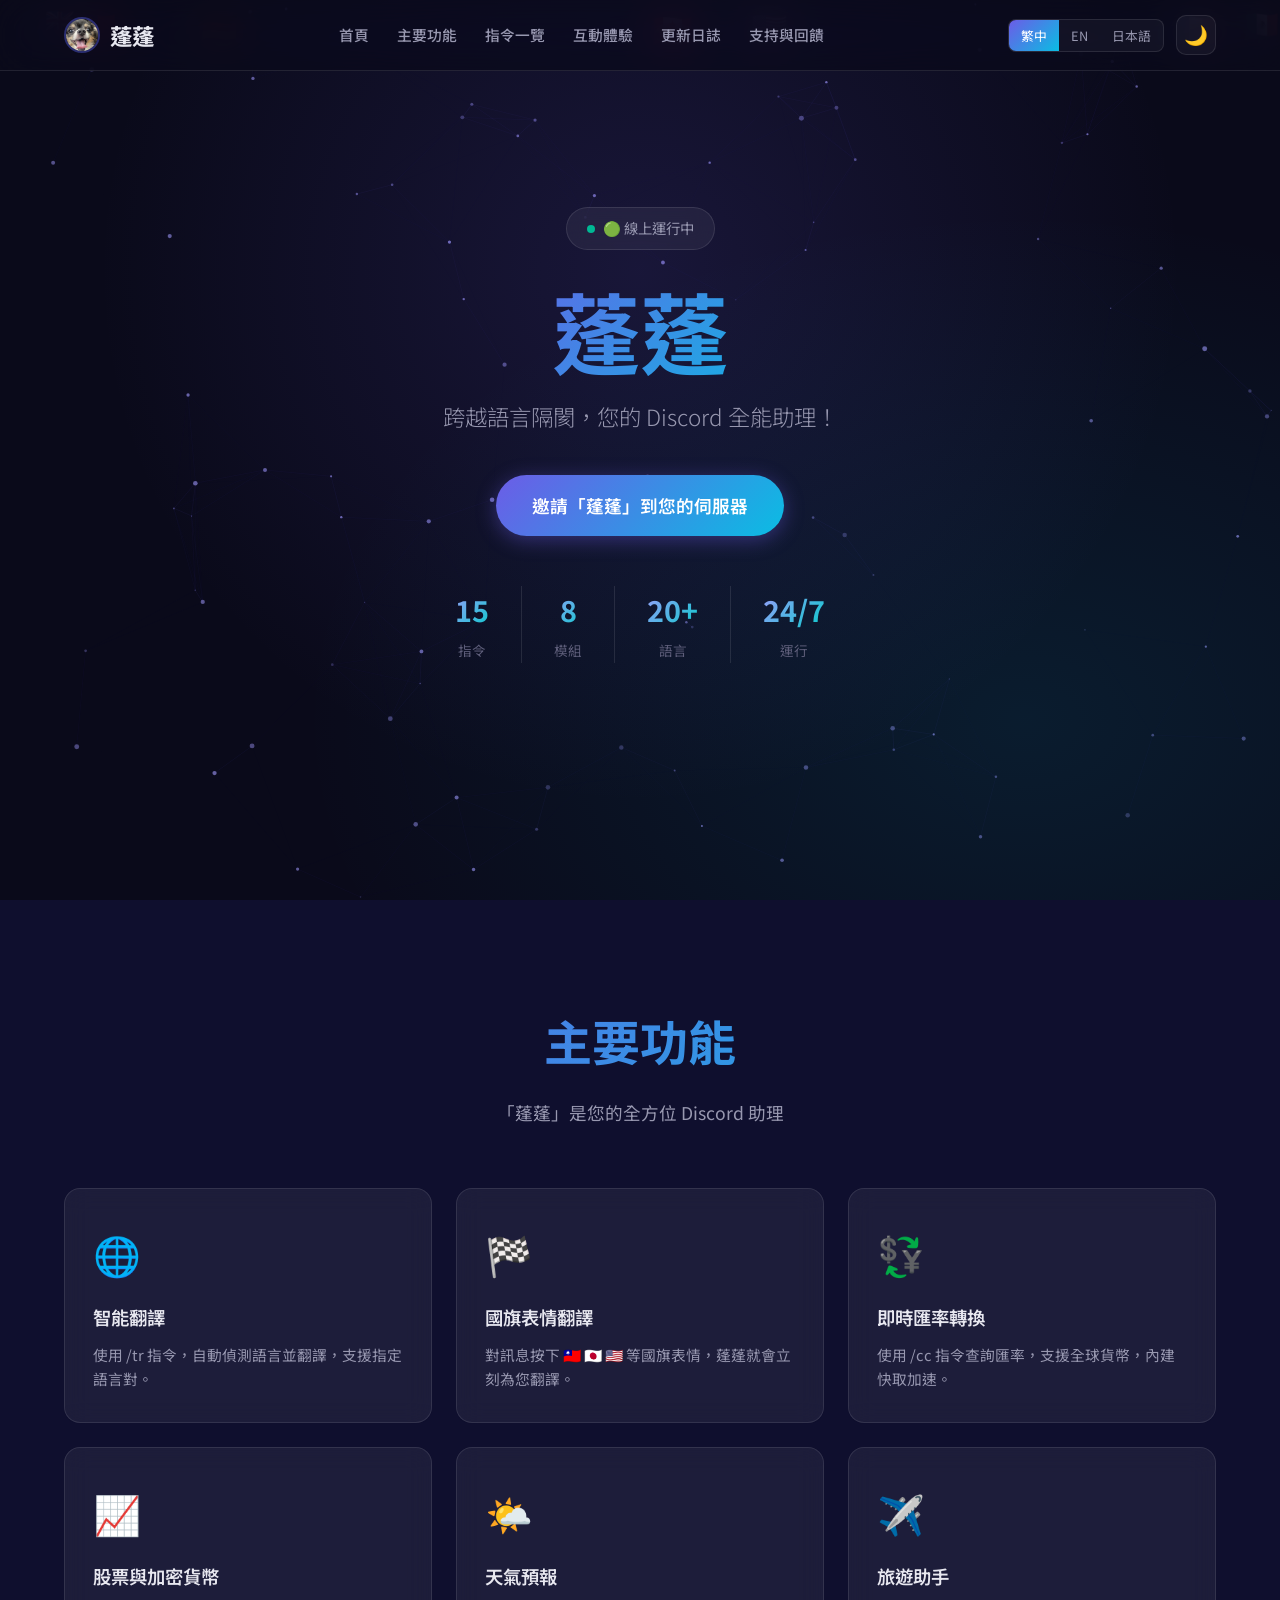
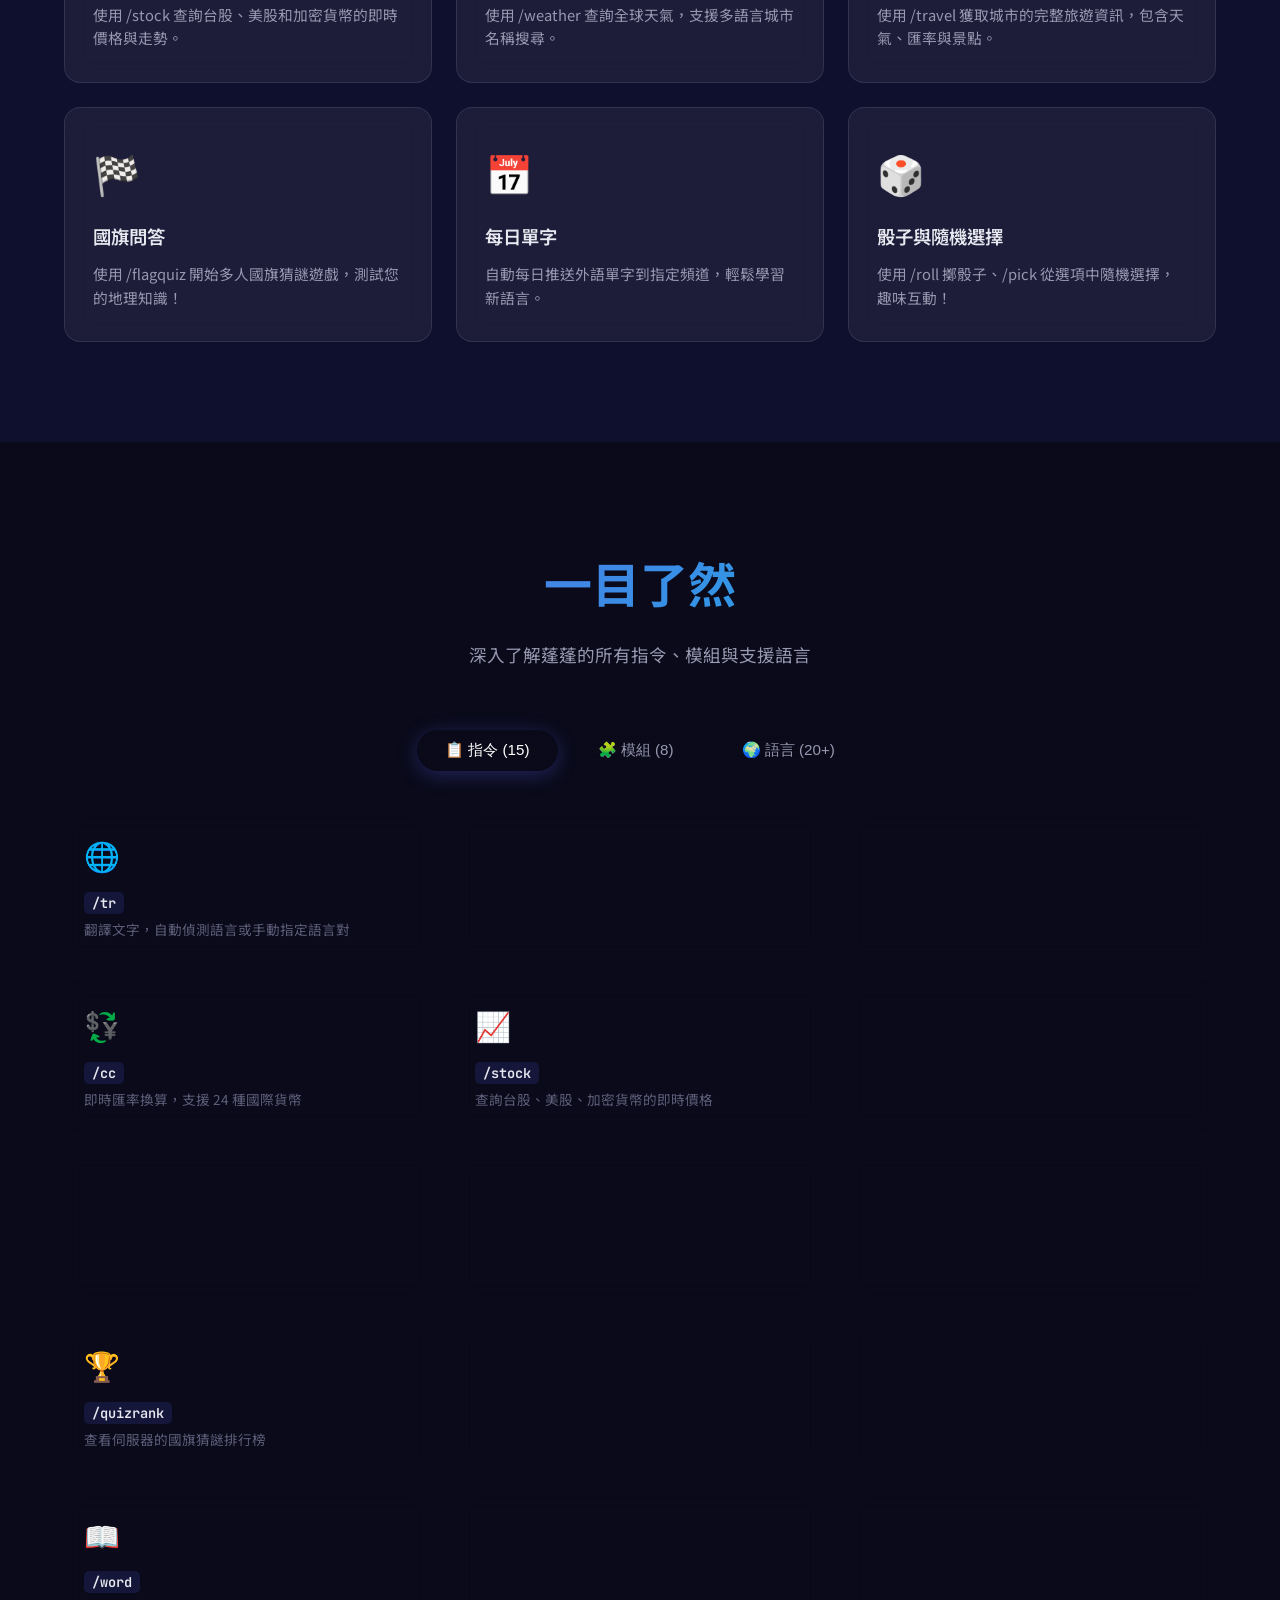
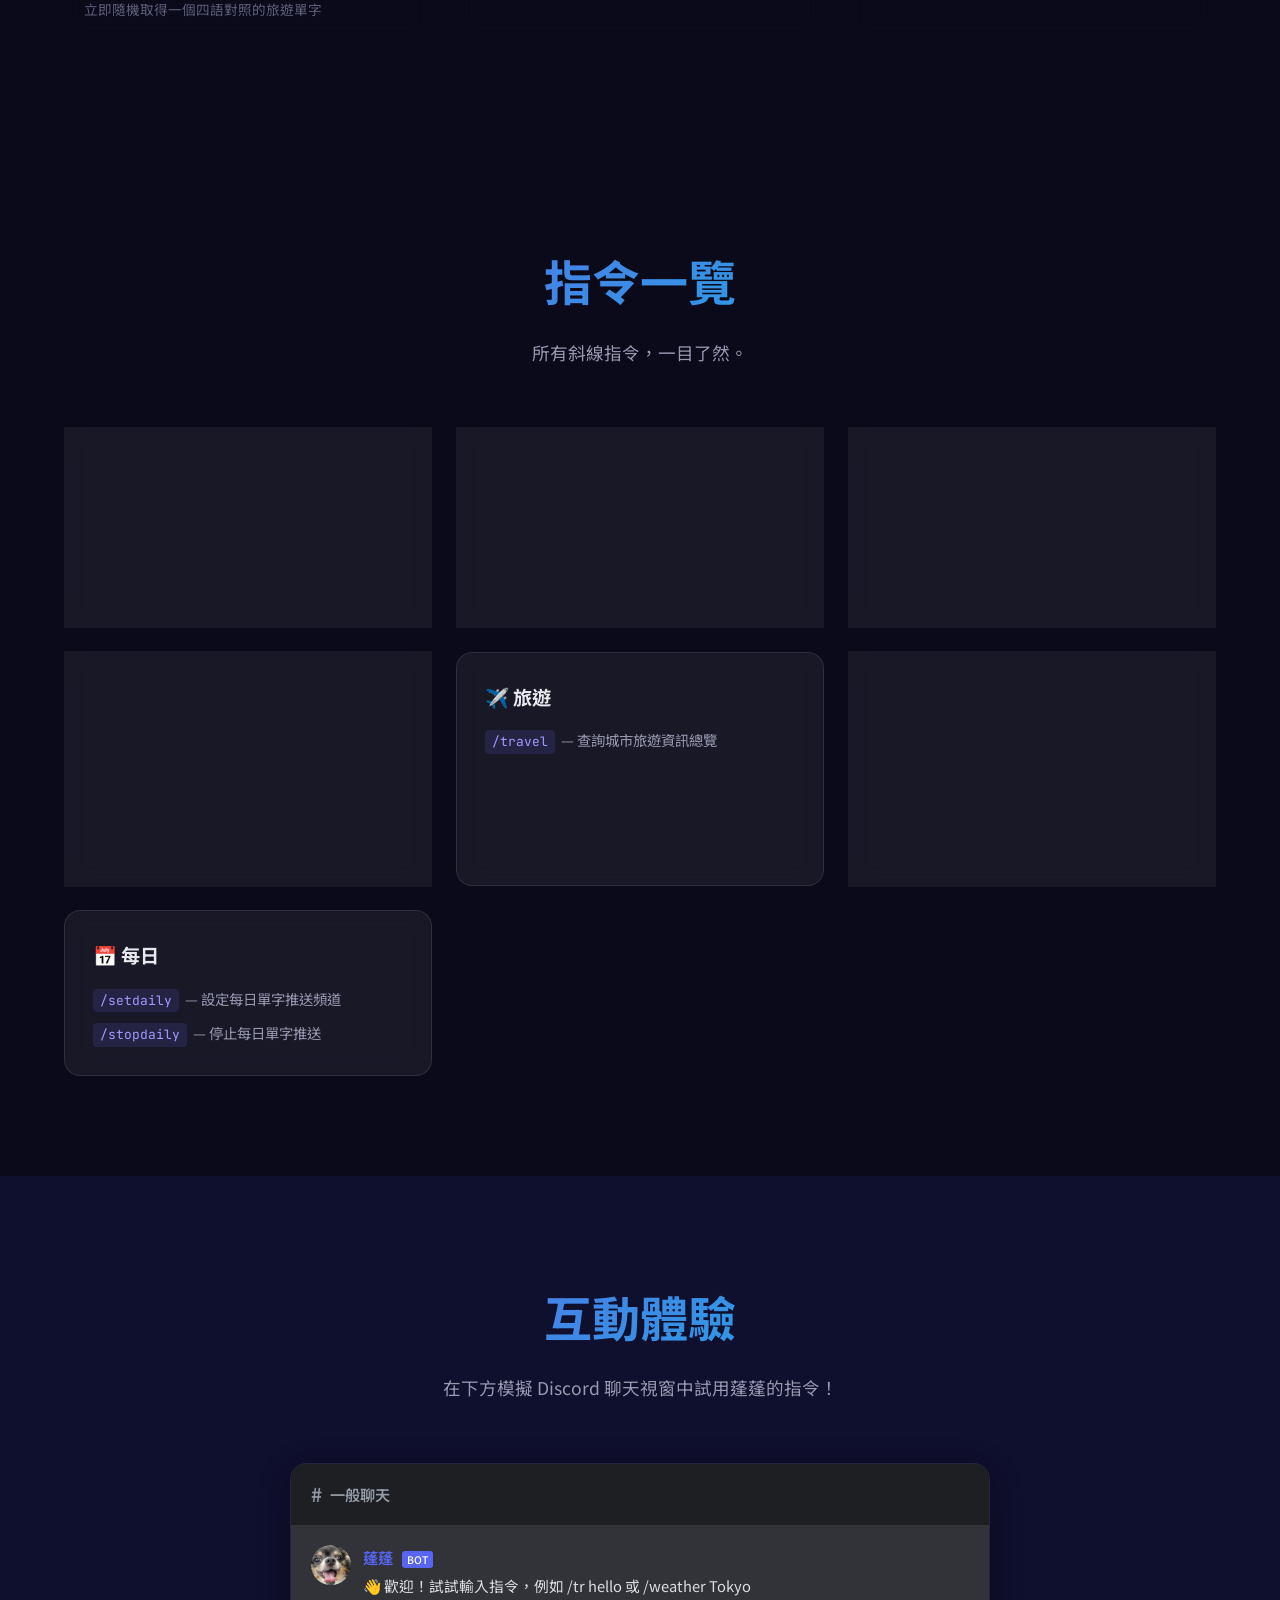
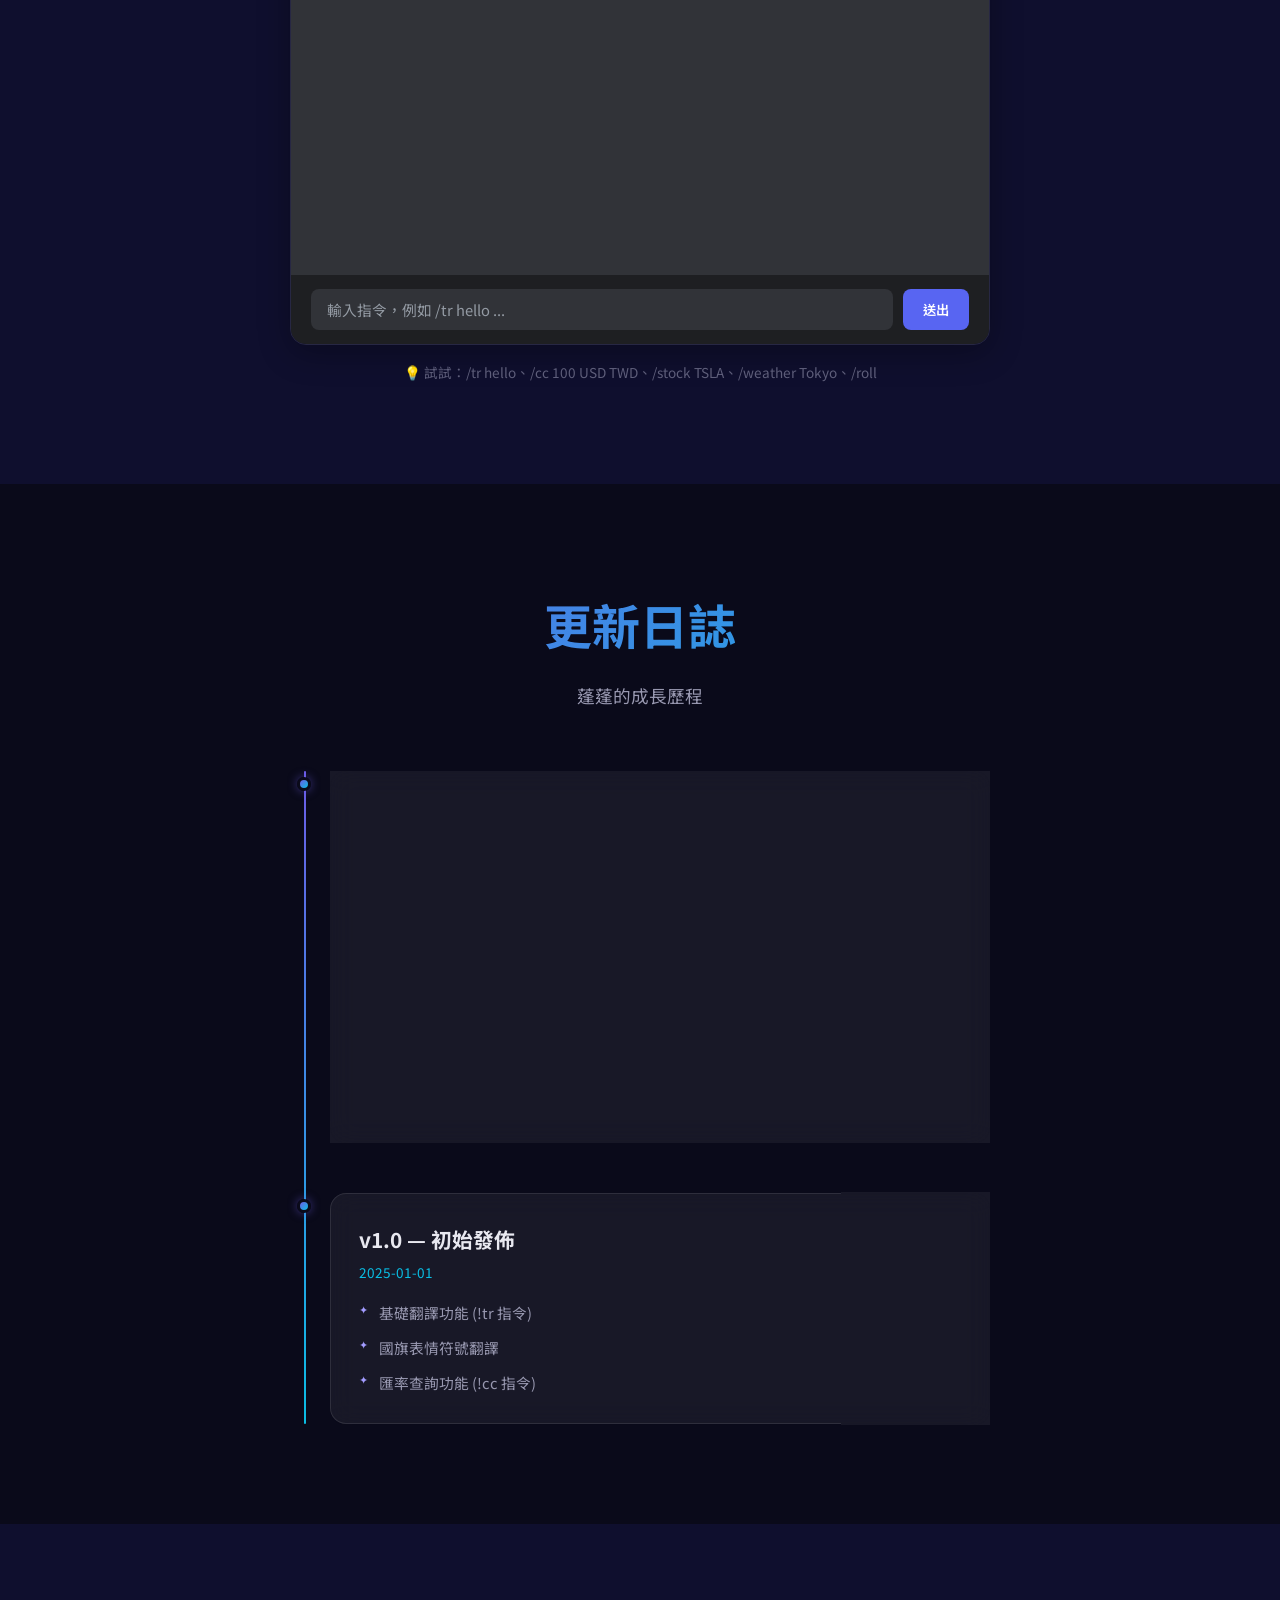
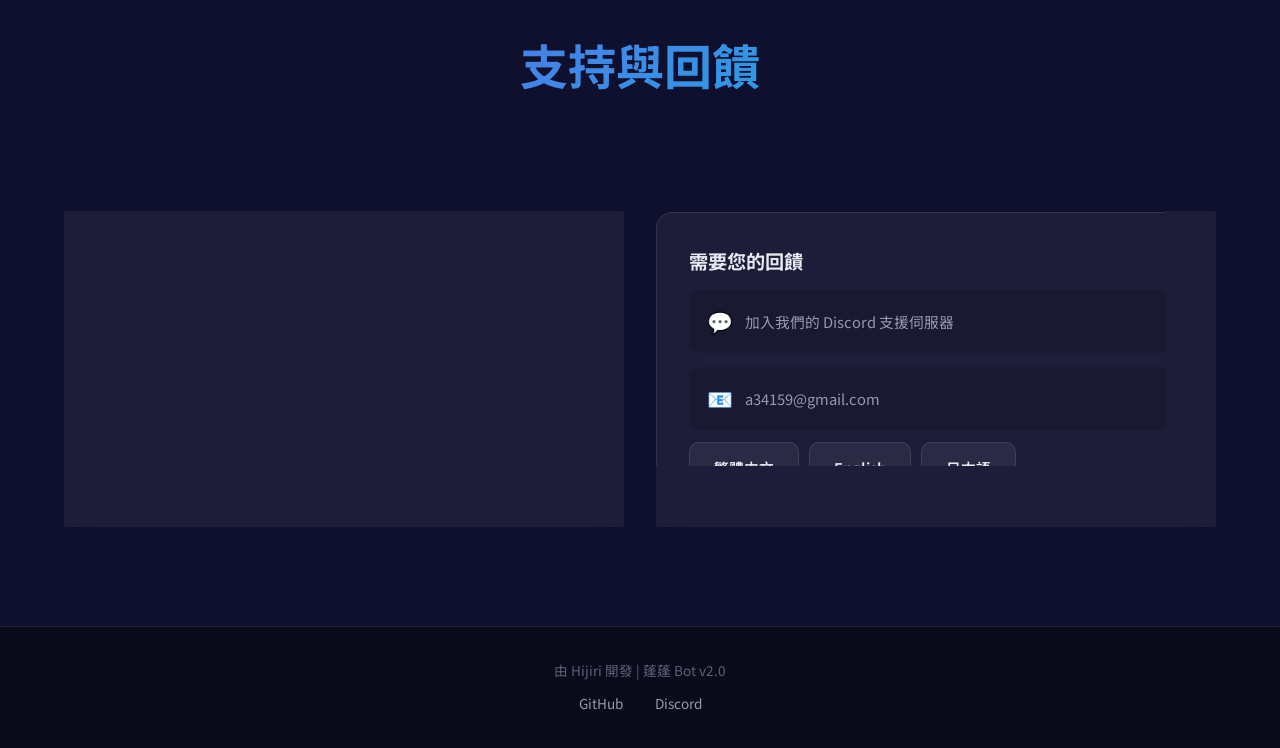
==== commit facab5ed: "🎨 更換狗狗頭貼 + 新增一目了然區塊（指令/模組/語言 Tab）+ Hero 統計可點擊導航" ====
--- a/index.html
+++ b/index.html
@@ -8,7 +8,8 @@
 <meta property="og:title" content="蓬蓬 PongPong Bot">
 <meta property="og:description" content="跨越語言隔閡，您的 Discord 全能助理！">
 <meta property="og:type" content="website">
-<meta property="og:image" content="https://cdn.discordapp.com/embed/avatars/0.png">
+<meta property="og:image" content="images/pongpongicon.jpg">
+<link rel="icon" type="image/jpeg" href="images/pongpongicon.jpg">
 <meta name="theme-color" content="#0a0a1a">
 <link rel="sitemap" href="/sitemap.xml">
 <link rel="preconnect" href="https://fonts.googleapis.com">
@@ -170,10 +171,123 @@
   color: var(--text-primary);
   display: flex;
   align-items: center;
-  gap: 8px;
+  gap: 10px;
   text-decoration: none;
 }
-.nav-logo span { font-size: 1.6rem; }
+.nav-logo img {
+  width: 36px;
+  height: 36px;
+  border-radius: 50%;
+  object-fit: cover;
+  border: 2px solid rgba(88,101,242,0.4);
+}
+.nav-logo span { font-size: 1.4rem; }
+
+/* Stats clickable */
+.stat-item.clickable { cursor: pointer; transition: transform 0.2s; }
+.stat-item.clickable:hover { transform: translateY(-3px); }
+.stat-item.clickable .stat-value { text-decoration: none; }
+.stat-item.clickable:hover .stat-value { color: var(--accent); }
+
+/* Overview Section */
+#overview { padding: 100px 0; }
+.overview-tabs {
+  display: flex;
+  justify-content: center;
+  gap: 12px;
+  margin-bottom: 40px;
+}
+.overview-tab {
+  padding: 10px 28px;
+  border-radius: 30px;
+  border: 1px solid var(--glass-border);
+  background: var(--glass-bg);
+  color: var(--text-secondary);
+  cursor: pointer;
+  font-size: 0.95rem;
+  font-weight: 500;
+  transition: all 0.3s;
+  backdrop-filter: blur(10px);
+}
+.overview-tab:hover, .overview-tab.active {
+  background: var(--accent);
+  color: #fff;
+  border-color: var(--accent);
+  box-shadow: 0 4px 20px rgba(88,101,242,0.3);
+}
+.overview-panel { display: none; }
+.overview-panel.active { display: block; }
+.overview-grid-3 {
+  display: grid;
+  grid-template-columns: repeat(3, 1fr);
+  gap: 20px;
+}
+.overview-grid-4 {
+  display: grid;
+  grid-template-columns: repeat(4, 1fr);
+  gap: 16px;
+}
+.overview-card {
+  background: var(--glass-bg);
+  border: 1px solid var(--glass-border);
+  border-radius: 14px;
+  padding: 20px;
+  backdrop-filter: blur(10px);
+  transition: all 0.3s;
+}
+.overview-card:hover {
+  transform: translateY(-3px);
+  border-color: var(--accent);
+  box-shadow: 0 8px 30px rgba(88,101,242,0.1);
+}
+.overview-card .ov-icon { font-size: 1.8em; margin-bottom: 8px; }
+.overview-card .ov-name {
+  font-weight: 600;
+  color: var(--text-primary);
+  margin-bottom: 4px;
+  font-size: 1rem;
+}
+.overview-card .ov-name code {
+  font-family: 'JetBrains Mono', monospace;
+  background: rgba(88,101,242,0.15);
+  color: var(--accent);
+  padding: 2px 8px;
+  border-radius: 5px;
+  font-size: 0.85em;
+}
+.overview-card .ov-desc {
+  color: var(--text-muted);
+  font-size: 0.85rem;
+  line-height: 1.6;
+}
+.lang-badge {
+  display: inline-flex;
+  align-items: center;
+  gap: 6px;
+  padding: 6px 14px;
+  background: var(--glass-bg);
+  border: 1px solid var(--glass-border);
+  border-radius: 10px;
+  font-size: 0.9rem;
+  color: var(--text-secondary);
+  backdrop-filter: blur(10px);
+  transition: all 0.3s;
+}
+.lang-badge:hover {
+  border-color: var(--accent);
+  transform: translateY(-2px);
+}
+.lang-grid {
+  display: flex;
+  flex-wrap: wrap;
+  gap: 12px;
+  justify-content: center;
+}
+@media (max-width: 768px) {
+  .overview-grid-3 { grid-template-columns: 1fr; }
+  .overview-grid-4 { grid-template-columns: repeat(2, 1fr); }
+  .overview-tabs { flex-wrap: wrap; }
+}
 .nav-links {
   display: flex;
   align-items: center;
@@ -998,7 +1112,7 @@
      ============================================ -->
 <nav class="navbar" id="navbar">
   <div class="container">
-    <a href="#hero" class="nav-logo"><span>🏓</span> <span data-i18n="header_title">蓬蓬</span></a>
+    <a href="#hero" class="nav-logo"><img src="images/pongpongicon.jpg" alt="蓬蓬"> <span data-i18n="header_title">蓬蓬</span></a>
     <ul class="nav-links" id="navLinks">
       <li><a href="#hero" data-i18n="nav_home">首頁</a></li>
       <li><a href="#features" data-i18n="nav_features">主要功能</a></li>
@@ -1057,17 +1171,17 @@
       <span data-i18n="header_button">邀請「蓬蓬」到您的伺服器</span>
     </a>
     <div class="hero-stats">
-      <div class="stat-item">
+      <div class="stat-item clickable" onclick="scrollToTab('commands-tab')">
         <div class="stat-value" data-count="15">0</div>
         <div class="stat-label" data-i18n="stat_commands">指令</div>
       </div>
       <div class="stat-divider"></div>
-      <div class="stat-item">
+      <div class="stat-item clickable" onclick="scrollToTab('modules-tab')">
         <div class="stat-value" data-count="8">0</div>
         <div class="stat-label" data-i18n="stat_modules">模組</div>
       </div>
       <div class="stat-divider"></div>
-      <div class="stat-item">
+      <div class="stat-item clickable" onclick="scrollToTab('languages-tab')">
         <div class="stat-value" data-count="20">0</div>
         <div class="stat-label" data-i18n="stat_languages">語言</div>
       </div>
@@ -1132,6 +1246,83 @@
         <span class="feature-icon">🎲</span>
         <h3 data-i18n="feature_9_title">骰子與隨機選擇</h3>
         <p data-i18n="feature_9_desc">使用 /roll 擲骰子、/pick 從選項中隨機選擇，趣味互動！</p>
+      </div>
+    </div>
+  </div>
+</section>
+
+<!-- ============================================
+     OVERVIEW SECTION (Commands / Modules / Languages)
+     ============================================ -->
+<section id="overview">
+  <div class="container">
+    <h2 class="section-title reveal" data-i18n="overview_title">一目了然</h2>
+    <p class="section-subtitle reveal" data-i18n="overview_subtitle">深入了解蓬蓬的所有指令、模組與支援語言</p>
+
+    <div class="overview-tabs reveal">
+      <button class="overview-tab active" id="commands-tab" onclick="switchOverviewTab('commands')">📋 <span data-i18n="stat_commands">指令</span> (15)</button>
+      <button class="overview-tab" id="modules-tab" onclick="switchOverviewTab('modules')">🧩 <span data-i18n="stat_modules">模組</span> (8)</button>
+      <button class="overview-tab" id="languages-tab" onclick="switchOverviewTab('languages')">🌍 <span data-i18n="stat_languages">語言</span> (20+)</button>
+    </div>
+
+    <!-- Commands Panel -->
+    <div class="overview-panel active" id="panel-commands">
+      <div class="overview-grid-3 reveal">
+        <div class="overview-card"><div class="ov-icon">🌐</div><div class="ov-name"><code>/tr</code></div><div class="ov-desc" data-i18n="ov_tr">翻譯文字，自動偵測語言或手動指定語言對</div></div>
+        <div class="overview-card"><div class="ov-icon">⚙️</div><div class="ov-name"><code>/setlang</code></div><div class="ov-desc" data-i18n="ov_setlang">設定您的預設翻譯語言，下次使用更方便</div></div>
+        <div class="overview-card"><div class="ov-icon">📜</div><div class="ov-name"><code>/history</code></div><div class="ov-desc" data-i18n="ov_history">查看您最近的翻譯紀錄（最多 5 筆）</div></div>
+        <div class="overview-card"><div class="ov-icon">💱</div><div class="ov-name"><code>/cc</code></div><div class="ov-desc" data-i18n="ov_cc">即時匯率換算，支援 24 種國際貨幣</div></div>
+        <div class="overview-card"><div class="ov-icon">📈</div><div class="ov-name"><code>/stock</code></div><div class="ov-desc" data-i18n="ov_stock">查詢台股、美股、加密貨幣的即時價格</div></div>
+        <div class="overview-card"><div class="ov-icon">📊</div><div class="ov-name"><code>/chart</code></div><div class="ov-desc" data-i18n="ov_chart">查看股票或加密貨幣的走勢圖表</div></div>
+        <div class="overview-card"><div class="ov-icon">🌤️</div><div class="ov-name"><code>/weather</code></div><div class="ov-desc" data-i18n="ov_weather">查詢全球城市天氣，支援中文城市名</div></div>
+        <div class="overview-card"><div class="ov-icon">✈️</div><div class="ov-name"><code>/travel</code></div><div class="ov-desc" data-i18n="ov_travel">一次取得城市的天氣、匯率、時間與常用語</div></div>
+        <div class="overview-card"><div class="ov-icon">🏁</div><div class="ov-name"><code>/flagquiz</code></div><div class="ov-desc" data-i18n="ov_flagquiz">5 題國旗猜謎互動遊戲，支援多人搶答</div></div>
+        <div class="overview-card"><div class="ov-icon">🏆</div><div class="ov-name"><code>/quizrank</code></div><div class="ov-desc" data-i18n="ov_quizrank">查看伺服器的國旗猜謎排行榜</div></div>
+        <div class="overview-card"><div class="ov-icon">📅</div><div class="ov-name"><code>/setdaily</code></div><div class="ov-desc" data-i18n="ov_setdaily">設定每日單字推播頻道，每天早上 8 點推送</div></div>
+        <div class="overview-card"><div class="ov-icon">🔕</div><div class="ov-name"><code>/stopdaily</code></div><div class="ov-desc" data-i18n="ov_stopdaily">停止每日單字推播功能</div></div>
+        <div class="overview-card"><div class="ov-icon">📖</div><div class="ov-name"><code>/word</code></div><div class="ov-desc" data-i18n="ov_word">立即隨機取得一個四語對照的旅遊單字</div></div>
+        <div class="overview-card"><div class="ov-icon">🎲</div><div class="ov-name"><code>/roll</code></div><div class="ov-desc" data-i18n="ov_roll">擲骰子，可自訂最大值</div></div>
+        <div class="overview-card"><div class="ov-icon">🎰</div><div class="ov-name"><code>/pick</code></div><div class="ov-desc" data-i18n="ov_pick">從多個選項中隨機抽籤</div></div>
+      </div>
+    </div>
+
+    <!-- Modules Panel -->
+    <div class="overview-panel" id="panel-modules">
+      <div class="overview-grid-4 reveal">
+        <div class="overview-card"><div class="ov-icon">🌐</div><div class="ov-name" data-i18n="mod_translate">translate.py</div><div class="ov-desc" data-i18n="mod_translate_desc">翻譯核心：Slash/Prefix 指令、國旗反應翻譯、翻譯紀錄與偏好設定</div></div>
+        <div class="overview-card"><div class="ov-icon">💱</div><div class="ov-name" data-i18n="mod_currency">currency.py</div><div class="ov-desc" data-i18n="mod_currency_desc">匯率換算：ExchangeRate API、5 分鐘 TTL 快取、24 種貨幣</div></div>
+        <div class="overview-card"><div class="ov-icon">📈</div><div class="ov-name" data-i18n="mod_stock">stock.py</div><div class="ov-desc" data-i18n="mod_stock_desc">股市查詢：台股(yfinance)、美股、加密貨幣(CoinGecko)、走勢圖</div></div>
+        <div class="overview-card"><div class="ov-icon">🌤️</div><div class="ov-name" data-i18n="mod_weather">weather.py</div><div class="ov-desc" data-i18n="mod_weather_desc">天氣預報：OpenWeatherMap API、中文城市名自動翻譯</div></div>
+        <div class="overview-card"><div class="ov-icon">✈️</div><div class="ov-name" data-i18n="mod_travel">travel.py</div><div class="ov-desc" data-i18n="mod_travel_desc">旅遊助手：整合天氣、時間、匯率、常用語。內建 25+ 城市</div></div>
+        <div class="overview-card"><div class="ov-icon">🏁</div><div class="ov-name" data-i18n="mod_flagquiz">flagquiz.py</div><div class="ov-desc" data-i18n="mod_flagquiz_desc">國旗猜謎：30 國資料庫、多人搶答、SQLite 排行榜</div></div>
+        <div class="overview-card"><div class="ov-icon">📅</div><div class="ov-name" data-i18n="mod_daily">daily_word.py</div><div class="ov-desc" data-i18n="mod_daily_desc">每日單字：55+ 旅遊單字庫、四語對照、排程推播</div></div>
+        <div class="overview-card"><div class="ov-icon">🎲</div><div class="ov-name" data-i18n="mod_fun">fun.py</div><div class="ov-desc" data-i18n="mod_fun_desc">趣味功能：骰子、抽籤。增加伺服器互動趣味</div></div>
+      </div>
+    </div>
+
+    <!-- Languages Panel -->
+    <div class="overview-panel" id="panel-languages">
+      <div class="lang-grid reveal">
+        <div class="lang-badge">🇹🇼 繁體中文</div>
+        <div class="lang-badge">🇨🇳 简体中文</div>
+        <div class="lang-badge">🇯🇵 日本語</div>
+        <div class="lang-badge">🇺🇸 English</div>
+        <div class="lang-badge">🇰🇷 한국어</div>
+        <div class="lang-badge">🇫🇷 Français</div>
+        <div class="lang-badge">🇩🇪 Deutsch</div>
+        <div class="lang-badge">🇪🇸 Español</div>
+        <div class="lang-badge">🇻🇳 Tiếng Việt</div>
+        <div class="lang-badge">🇮🇹 Italiano</div>
+        <div class="lang-badge">🇷🇺 Русский</div>
+        <div class="lang-badge">🇵🇹 Português</div>
+        <div class="lang-badge">🇹🇭 ภาษาไทย</div>
+        <div class="lang-badge">🇮🇩 Bahasa Indonesia</div>
+        <div class="lang-badge">🇮🇳 हिन्दी</div>
+        <div class="lang-badge">🇸🇦 العربية</div>
+        <div class="lang-badge">🇳🇱 Nederlands</div>
+        <div class="lang-badge">🇸🇪 Svenska</div>
+        <div class="lang-badge">🇹🇷 Türkçe</div>
+        <div class="lang-badge">🇵🇱 Polski</div>
       </div>
     </div>
   </div>
@@ -1212,7 +1403,7 @@
       </div>
       <div class="demo-messages" id="demoMessages">
         <div class="demo-msg">
-          <div class="demo-avatar">🏓</div>
+          <div class="demo-avatar"><img src="images/pongpongicon.jpg" style="width:100%;height:100%;border-radius:50%;object-fit:cover;"></div>
           <div class="demo-msg-content">
             <div class="demo-msg-author bot-color">蓬蓬 <span class="bot-tag">BOT</span></div>
             <div class="demo-msg-text" data-i18n="demo_welcome">👋 歡迎！試試輸入指令，例如 /tr hello 或 /weather Tokyo</div>
@@ -1895,7 +2086,7 @@
     const div = document.createElement('div');
     div.className = 'demo-msg';
     div.innerHTML = `
-      <div class="demo-avatar">🏓</div>
+      <div class="demo-avatar"><img src="images/pongpongicon.jpg" style="width:100%;height:100%;border-radius:50%;object-fit:cover;"></div>
       <div class="demo-msg-content">
         <div class="demo-msg-author bot-color">${i18n[currentLang].header_title || '蓬蓬'} <span class="bot-tag">BOT</span></div>
         ${html}
@@ -1908,7 +2099,7 @@
     const div = document.createElement('div');
     div.className = 'demo-msg typing-msg';
     div.innerHTML = `
-      <div class="demo-avatar">🏓</div>
+      <div class="demo-avatar"><img src="images/pongpongicon.jpg" style="width:100%;height:100%;border-radius:50%;object-fit:cover;"></div>
       <div class="demo-msg-content">
         <div class="typing-indicator">
           <div class="typing-dots"><span></span><span></span><span></span></div>
@@ -2020,6 +2211,25 @@
   });
 
 })();
+
+// ===== OVERVIEW TABS =====
+function switchOverviewTab(tab) {
+  document.querySelectorAll('.overview-panel').forEach(p => p.classList.remove('active'));
+  document.querySelectorAll('.overview-tab').forEach(t => t.classList.remove('active'));
+  const panel = document.getElementById('panel-' + tab);
+  const tabBtn = document.getElementById(tab + '-tab');
+  if (panel) panel.classList.add('active');
+  if (tabBtn) tabBtn.classList.add('active');
+}
+
+function scrollToTab(tabId) {
+  const tabName = tabId.replace('-tab', '');
+  switchOverviewTab(tabName);
+  const section = document.getElementById('overview');
+  if (section) {
+    section.scrollIntoView({ behavior: 'smooth', block: 'start' });
+  }
+}
 </script>
 </body>
 </html>
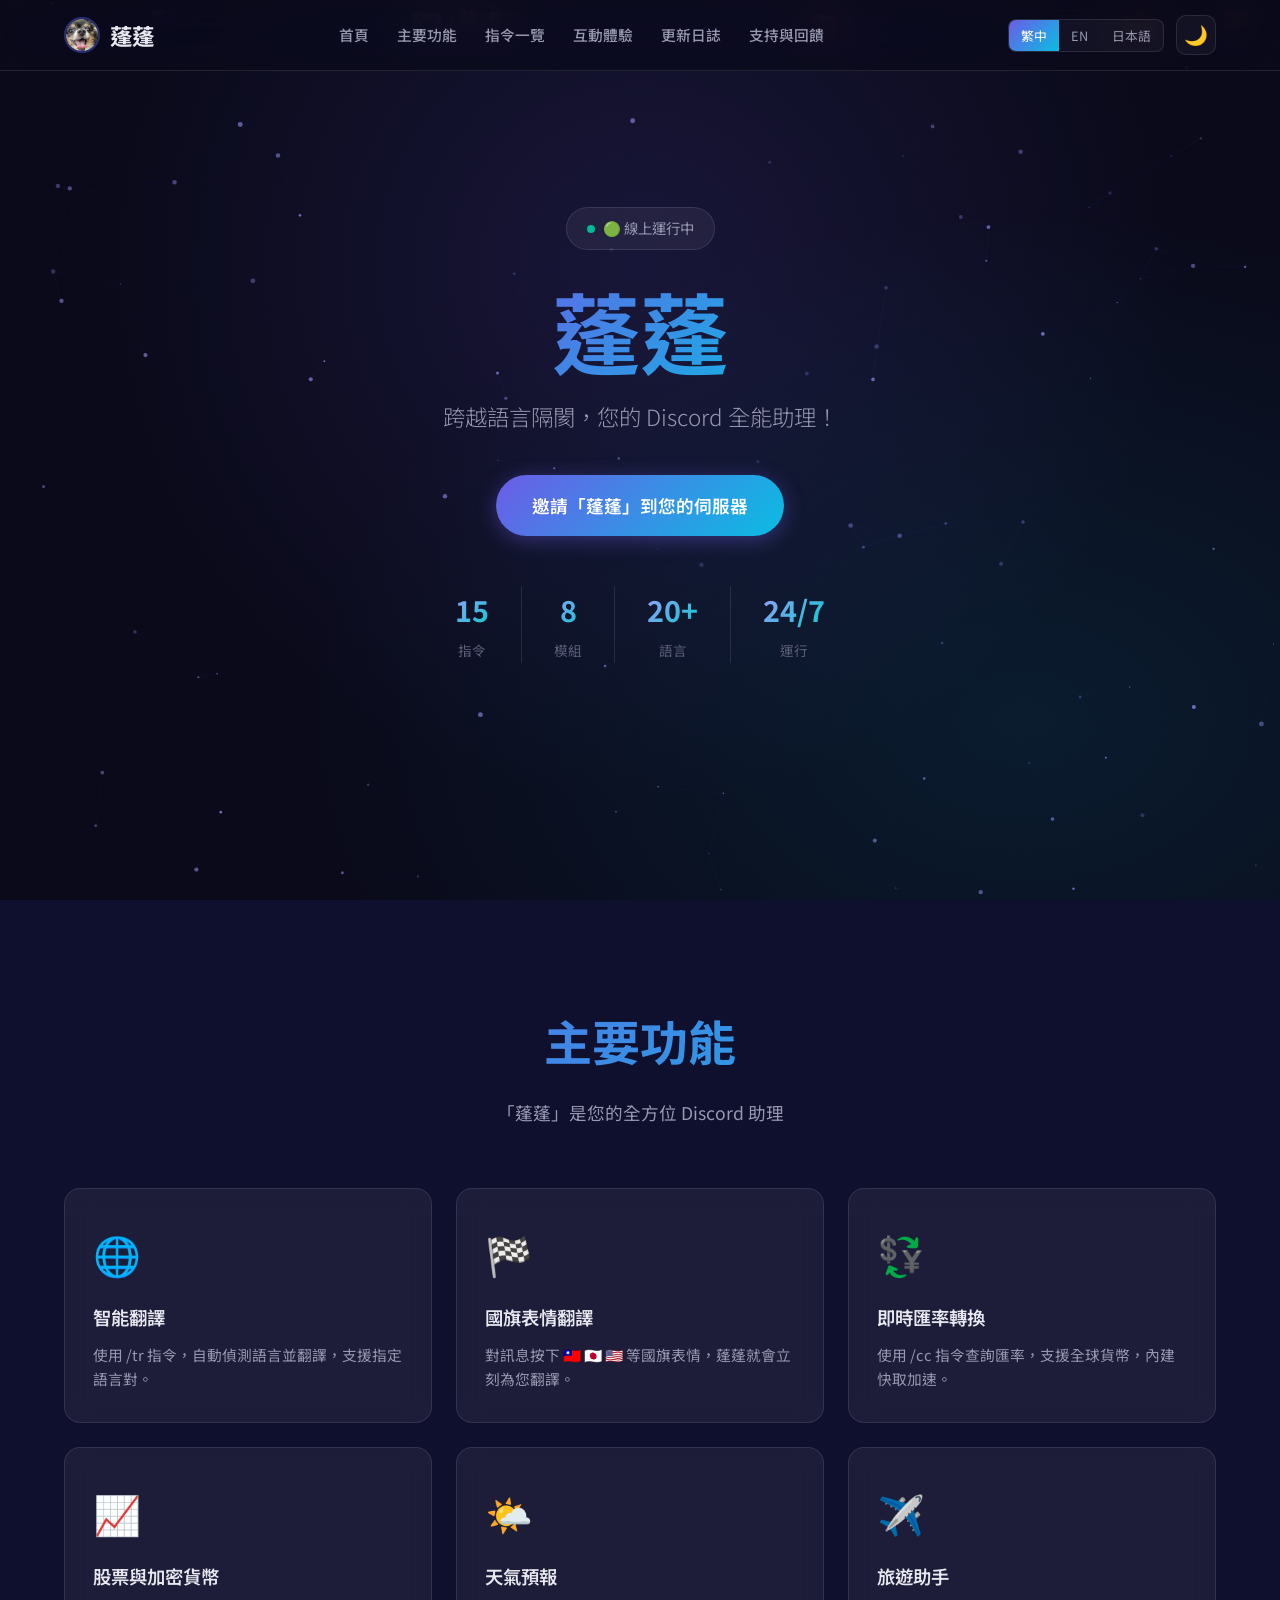
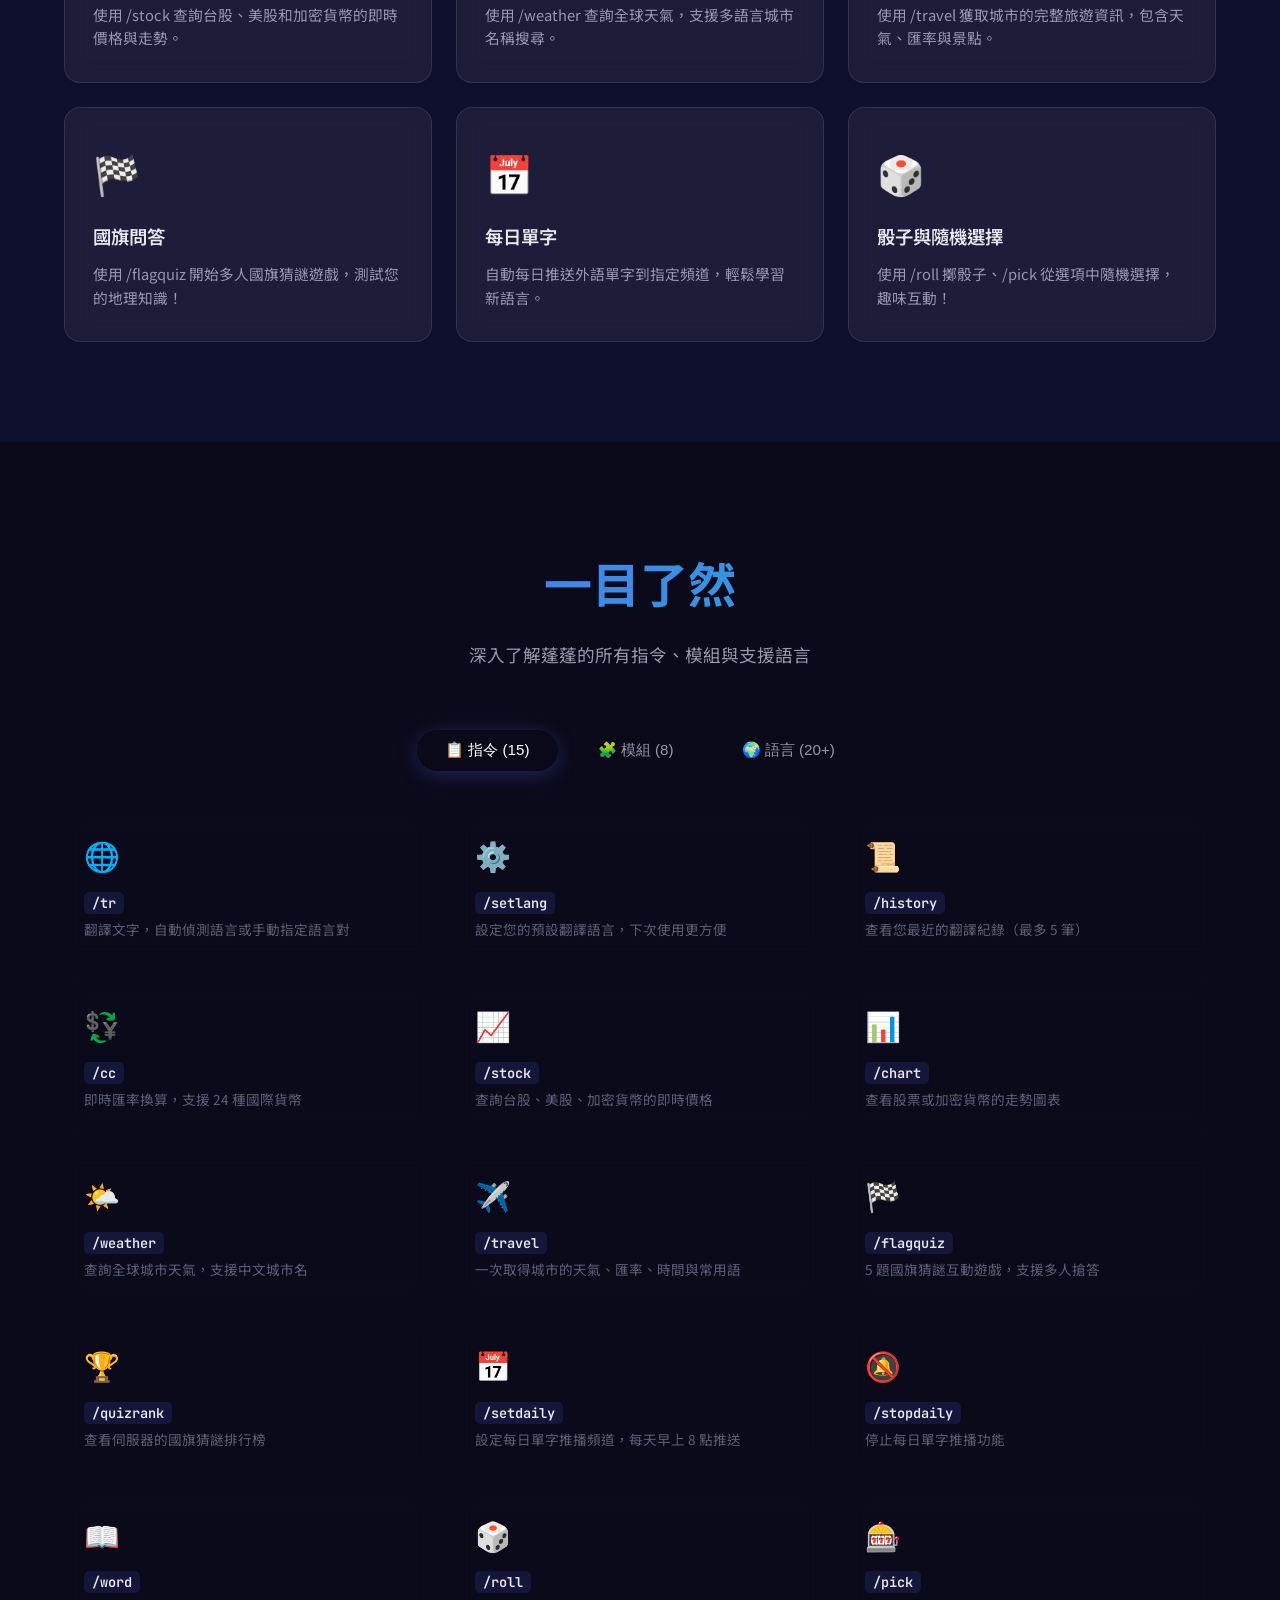
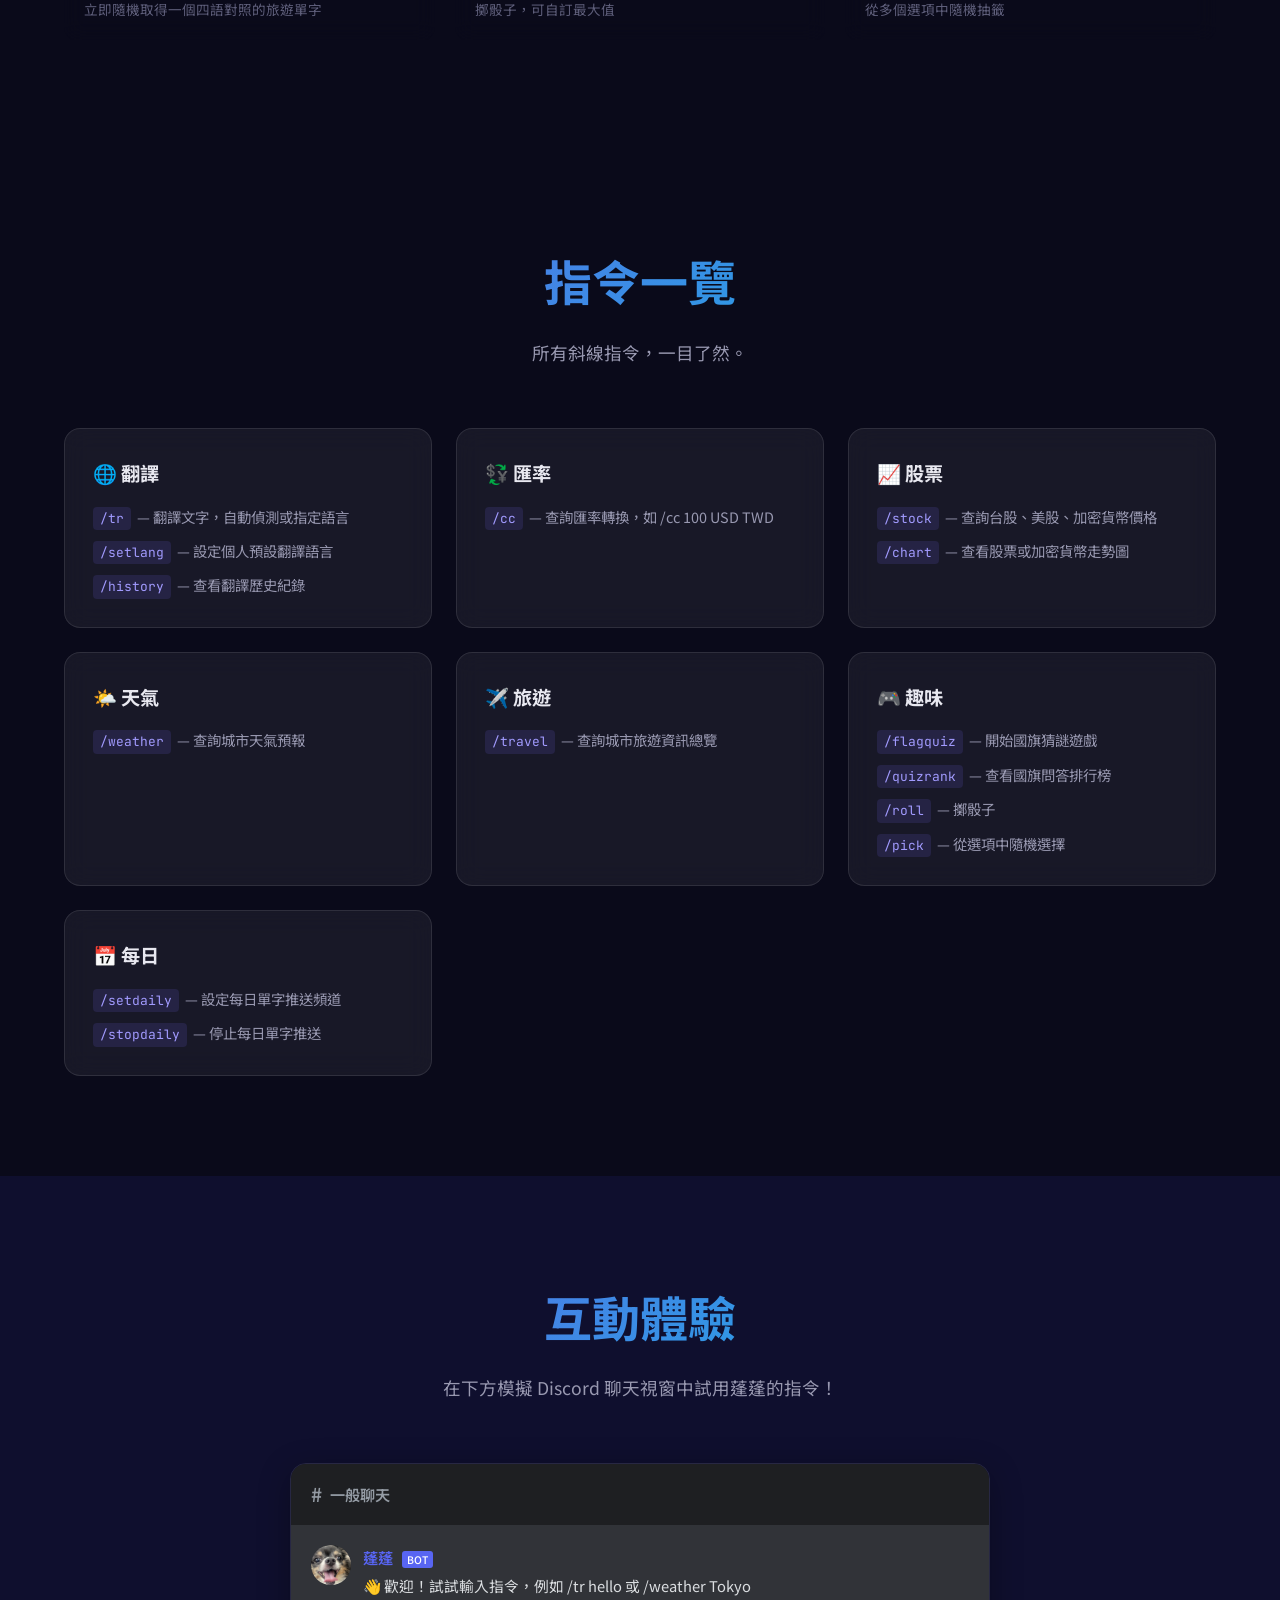
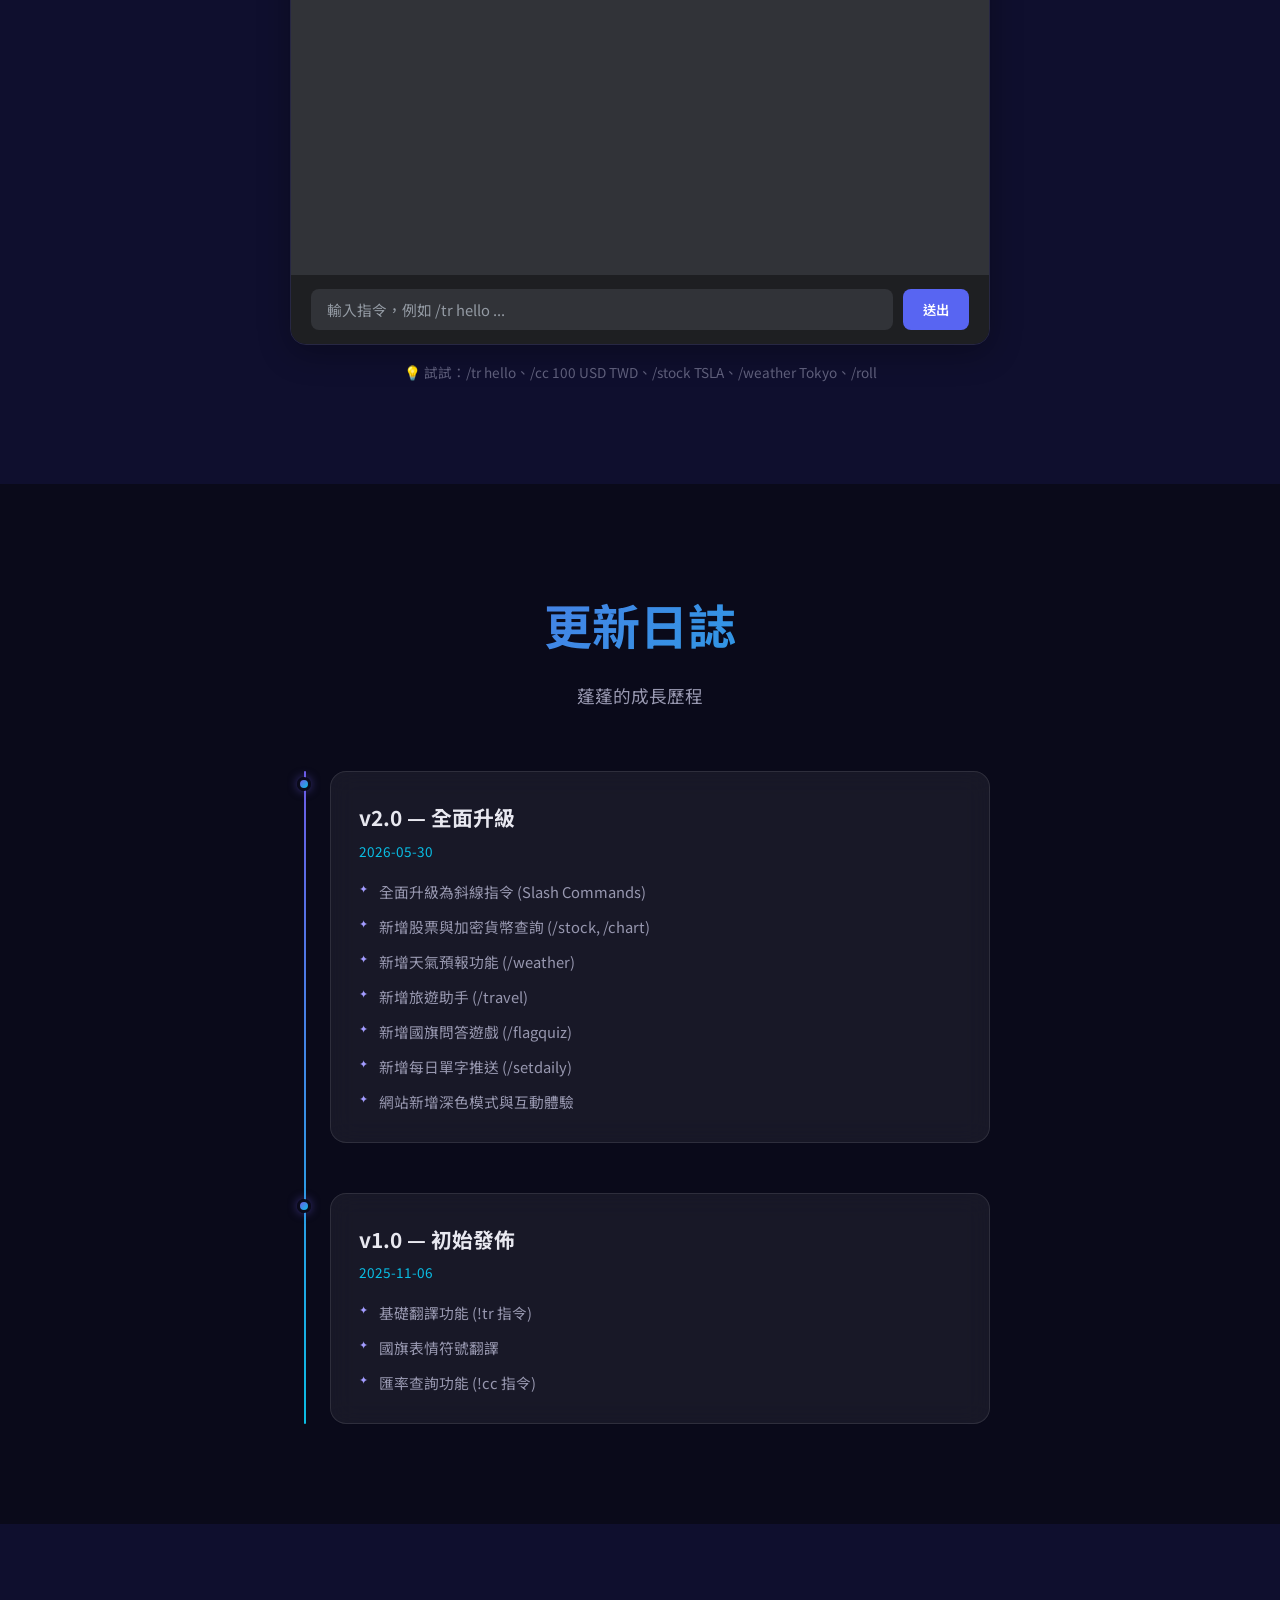
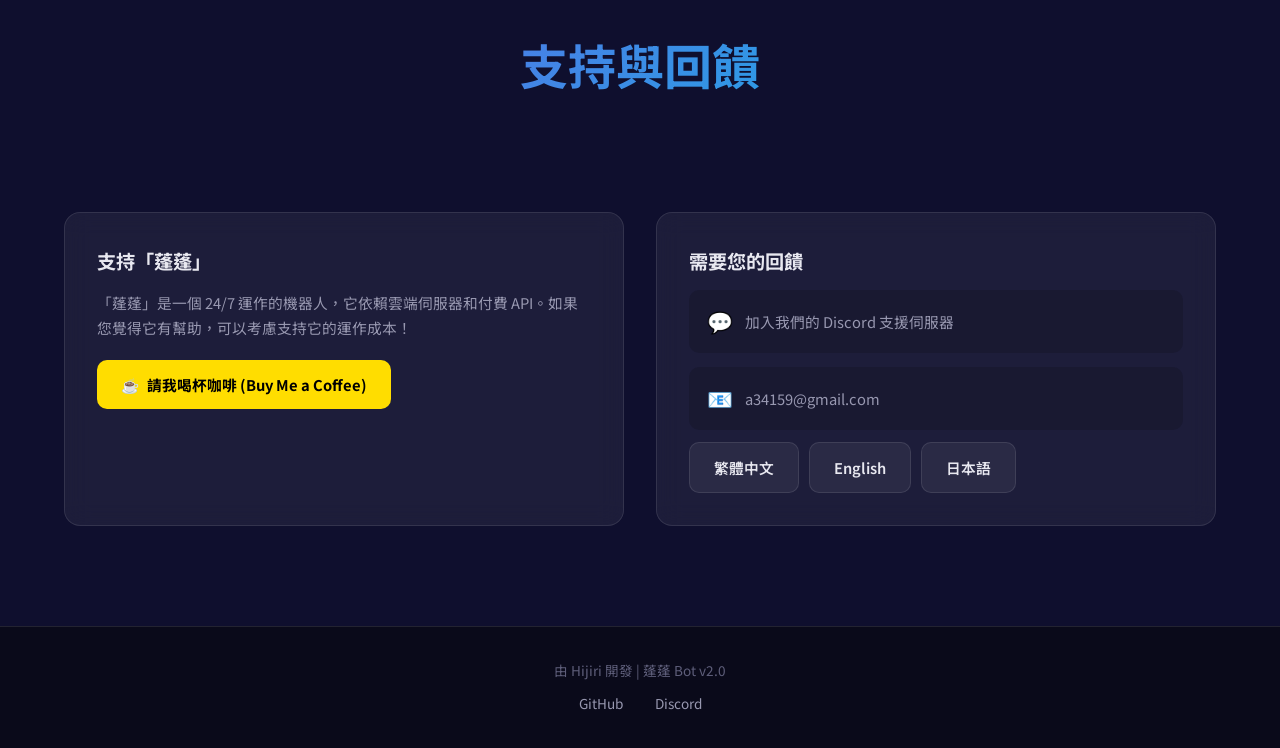
==== commit 473b960a: "🎨 更換狗狗頭貼 + 新增一目了然區塊（指令/模組/語言 Tab）+ Hero 統計可點擊導航" ====
--- a/index.html
+++ b/index.html
@@ -1431,7 +1431,7 @@
         <div class="timeline-dot"></div>
         <div class="timeline-card">
           <div class="timeline-version" data-i18n="changelog_v2_title">v2.0 — 全面升級</div>
-          <div class="timeline-date" data-i18n="changelog_v2_date">2025-05-30</div>
+          <div class="timeline-date" data-i18n="changelog_v2_date">2026-05-30</div>
           <ul class="timeline-list">
             <li data-i18n="changelog_v2_1">全面升級為斜線指令 (Slash Commands)</li>
             <li data-i18n="changelog_v2_2">新增股票與加密貨幣查詢 (/stock, /chart)</li>
@@ -1447,7 +1447,7 @@
         <div class="timeline-dot"></div>
         <div class="timeline-card">
           <div class="timeline-version" data-i18n="changelog_v1_title">v1.0 — 初始發佈</div>
-          <div class="timeline-date" data-i18n="changelog_v1_date">2025-01-01</div>
+          <div class="timeline-date" data-i18n="changelog_v1_date">2025-11-06</div>
           <ul class="timeline-list">
             <li data-i18n="changelog_v1_1">基礎翻譯功能 (!tr 指令)</li>
             <li data-i18n="changelog_v1_2">國旗表情符號翻譯</li>
@@ -1589,7 +1589,7 @@
       changelog_title: '更新日誌',
       changelog_subtitle: '蓬蓬的成長歷程',
       changelog_v2_title: 'v2.0 — 全面升級',
-      changelog_v2_date: '2025-05-30',
+      changelog_v2_date: '2026-05-30',
       changelog_v2_1: '全面升級為斜線指令 (Slash Commands)',
       changelog_v2_2: '新增股票與加密貨幣查詢 (/stock, /chart)',
       changelog_v2_3: '新增天氣預報功能 (/weather)',
@@ -1598,7 +1598,7 @@
       changelog_v2_6: '新增每日單字推送 (/setdaily)',
       changelog_v2_7: '網站新增深色模式與互動體驗',
       changelog_v1_title: 'v1.0 — 初始發佈',
-      changelog_v1_date: '2025-01-01',
+      changelog_v1_date: '2025-11-06',
       changelog_v1_1: '基礎翻譯功能 (!tr 指令)',
       changelog_v1_2: '國旗表情符號翻譯',
       changelog_v1_3: '匯率查詢功能 (!cc 指令)',
@@ -1684,7 +1684,7 @@
       changelog_title: 'Changelog',
       changelog_subtitle: 'Pong Pong\'s journey of growth',
       changelog_v2_title: 'v2.0 — Major Upgrade',
-      changelog_v2_date: '2025-05-30',
+      changelog_v2_date: '2026-05-30',
       changelog_v2_1: 'Full migration to Slash Commands',
       changelog_v2_2: 'Added stock & crypto tracking (/stock, /chart)',
       changelog_v2_3: 'Added weather forecast (/weather)',
@@ -1693,7 +1693,7 @@
       changelog_v2_6: 'Added daily vocabulary push (/setdaily)',
       changelog_v2_7: 'Website dark mode and interactive demo',
       changelog_v1_title: 'v1.0 — Initial Release',
-      changelog_v1_date: '2025-01-01',
+      changelog_v1_date: '2025-11-06',
       changelog_v1_1: 'Basic translation (!tr command)',
       changelog_v1_2: 'Flag emoji reaction translation',
       changelog_v1_3: 'Currency conversion (!cc command)',
@@ -1779,7 +1779,7 @@
       changelog_title: '更新履歴',
       changelog_subtitle: 'ポンポンの成長の軌跡',
       changelog_v2_title: 'v2.0 — メジャーアップグレード',
-      changelog_v2_date: '2025-05-30',
+      changelog_v2_date: '2026-05-30',
       changelog_v2_1: 'スラッシュコマンドへ完全移行',
       changelog_v2_2: '株式・仮想通貨追跡を追加 (/stock, /chart)',
       changelog_v2_3: '天気予報機能を追加 (/weather)',
@@ -1788,7 +1788,7 @@
       changelog_v2_6: '毎日の単語配信を追加 (/setdaily)',
       changelog_v2_7: 'ウェブサイトにダークモードとインタラクティブデモを追加',
       changelog_v1_title: 'v1.0 — 初回リリース',
-      changelog_v1_date: '2025-01-01',
+      changelog_v1_date: '2025-11-06',
       changelog_v1_1: '基本翻訳機能 (!trコマンド)',
       changelog_v1_2: '国旗絵文字リアクション翻訳',
       changelog_v1_3: '為替変換機能 (!ccコマンド)',
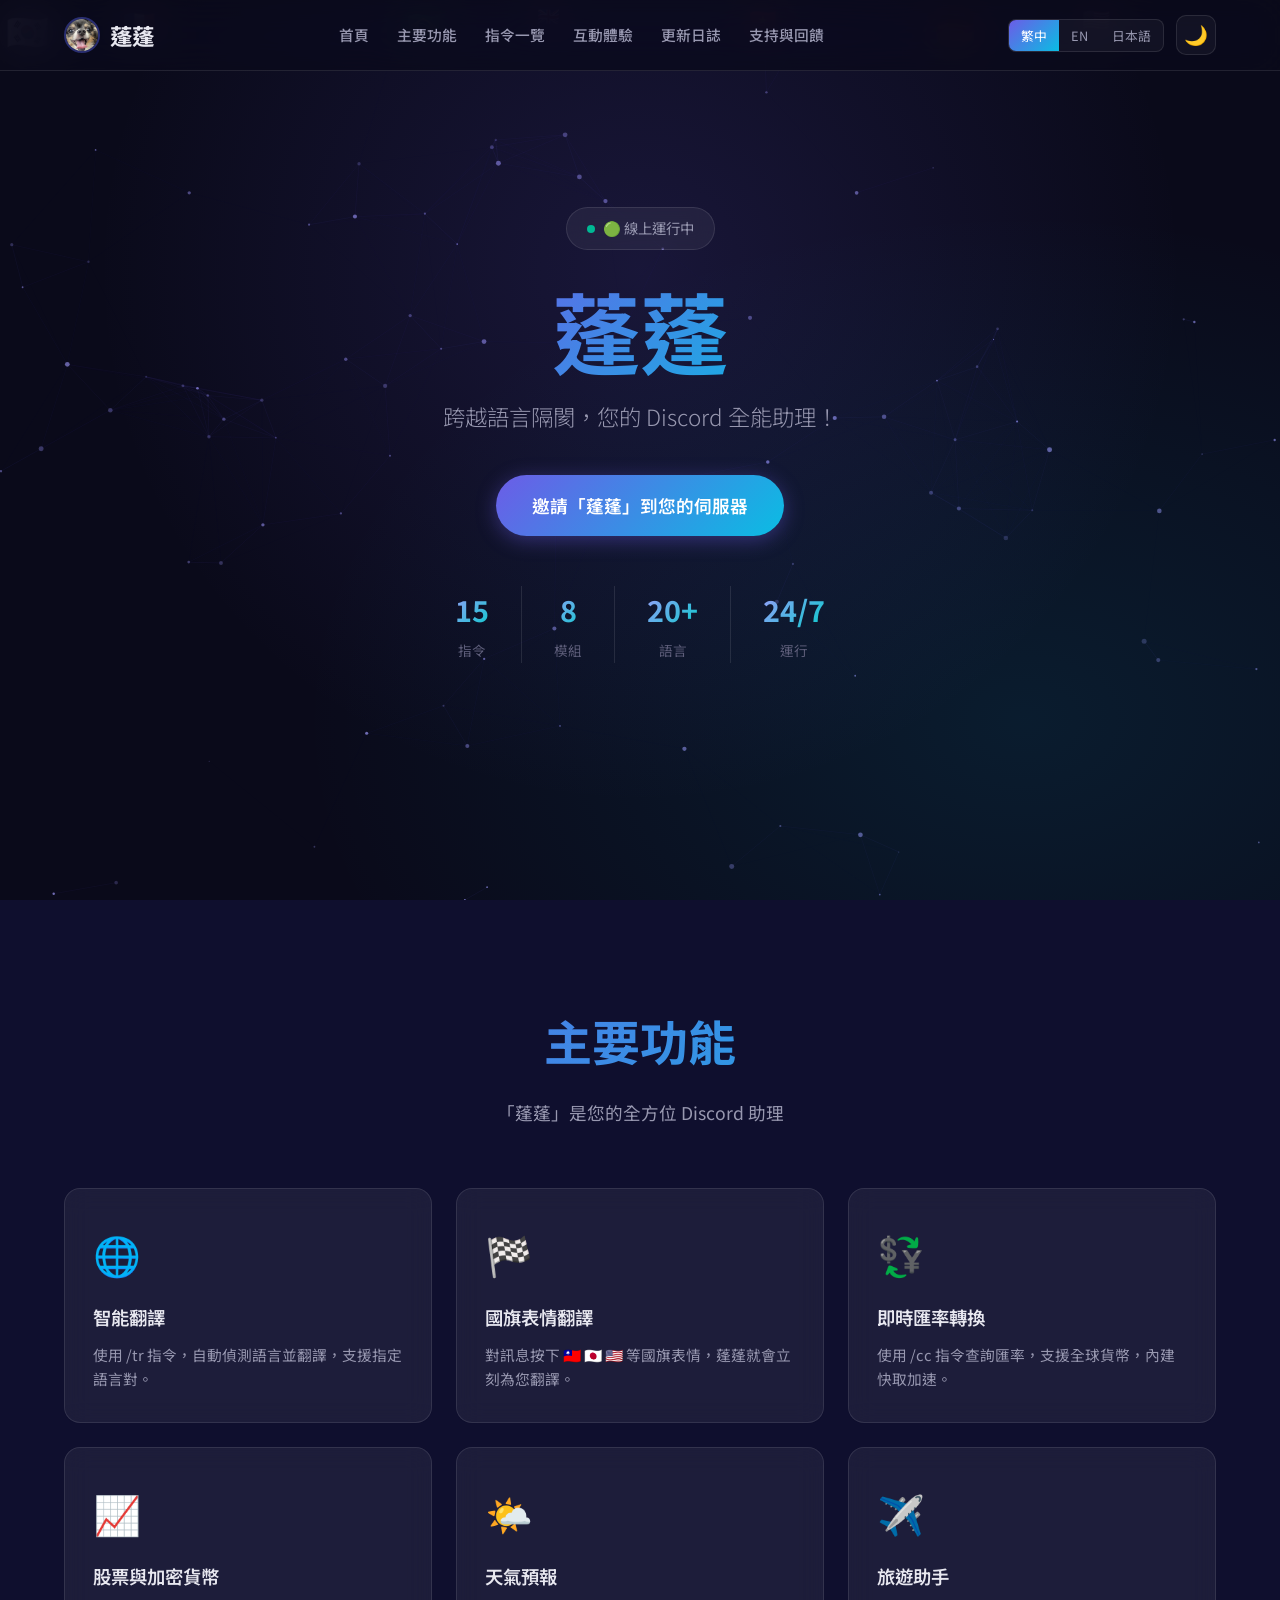
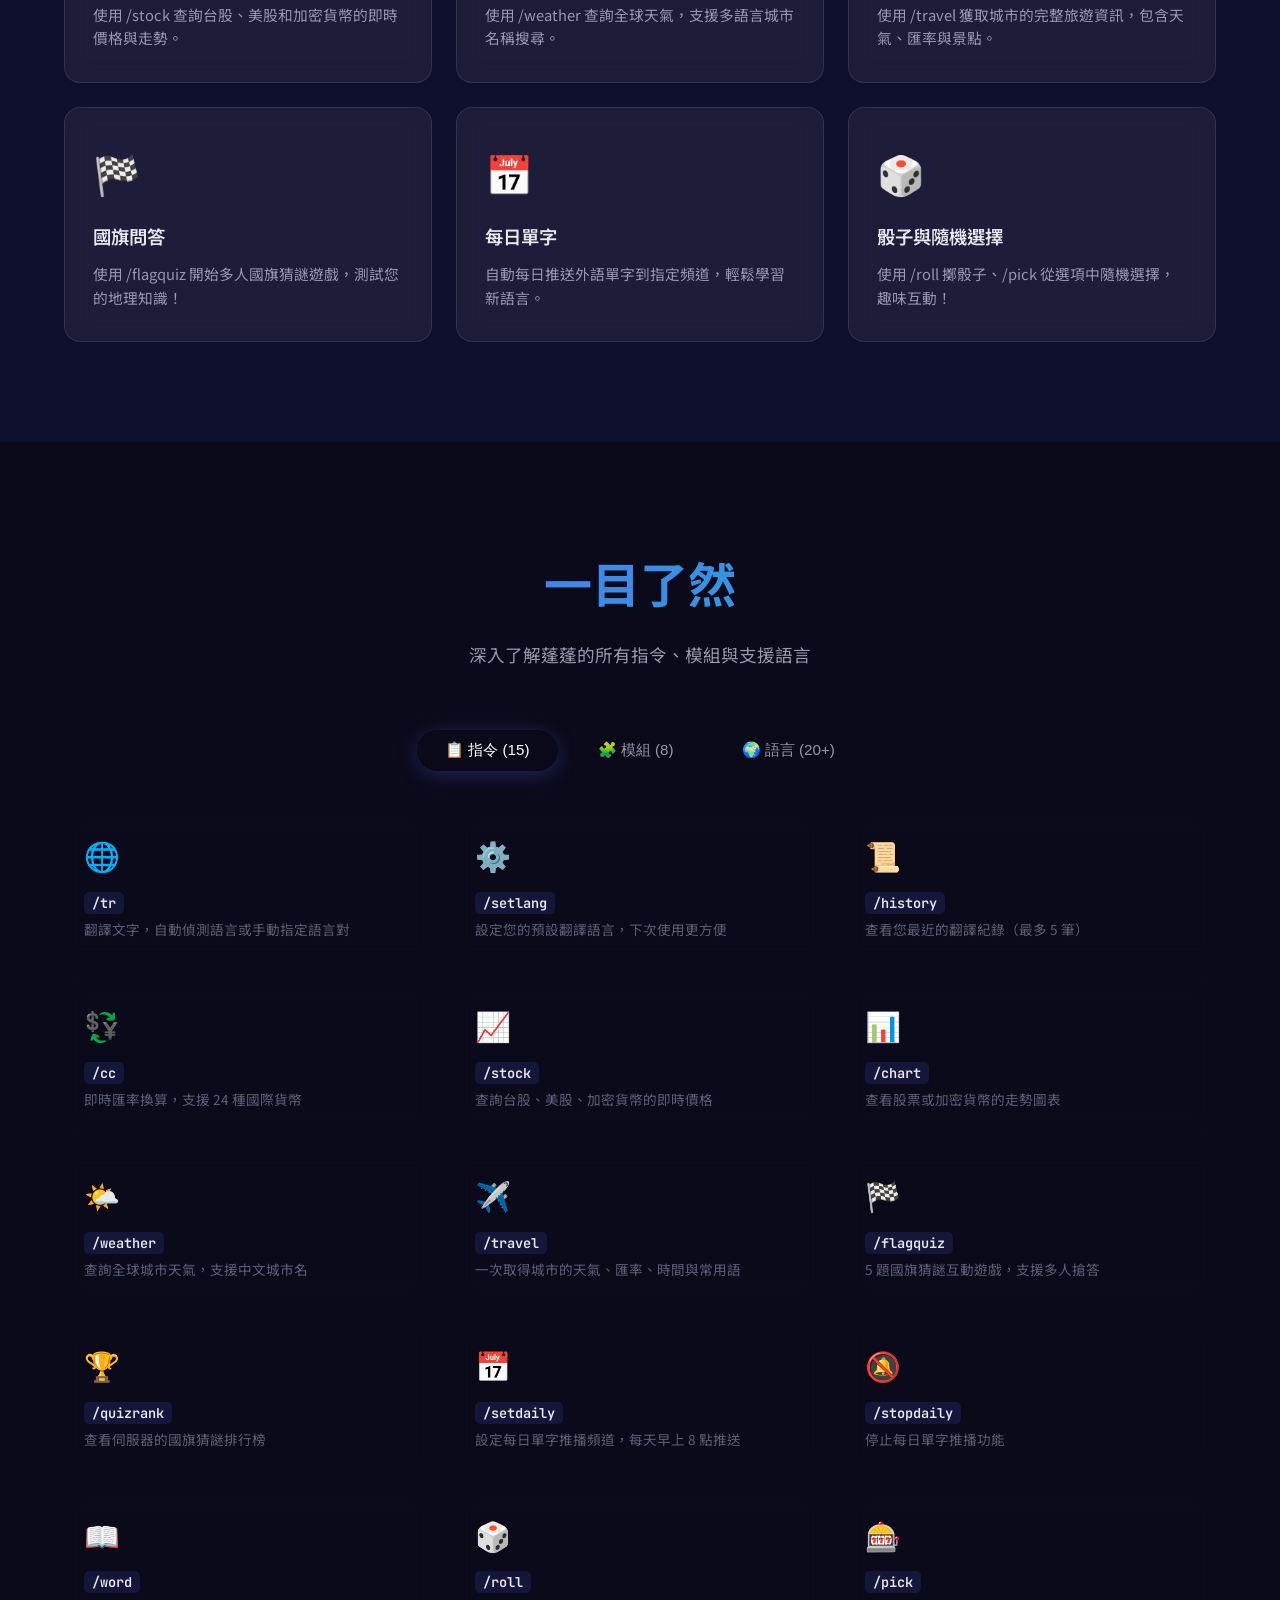
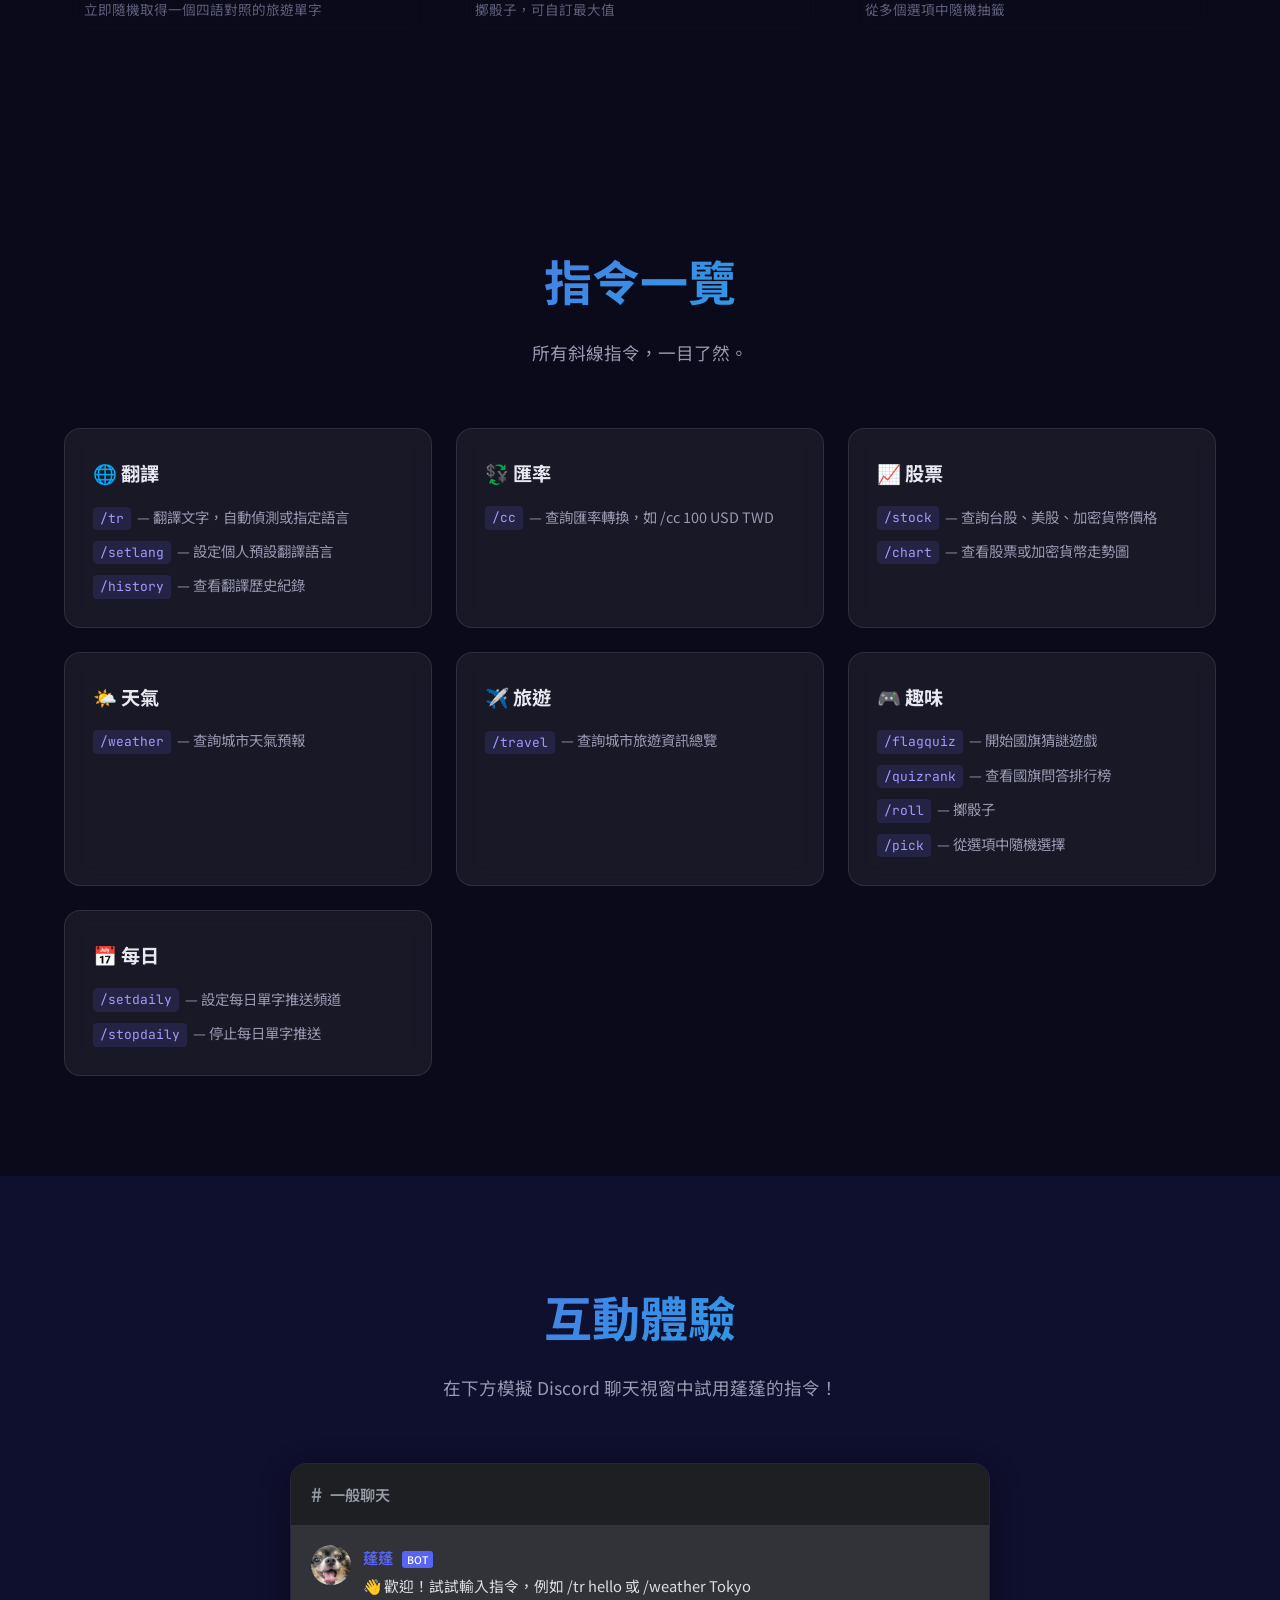
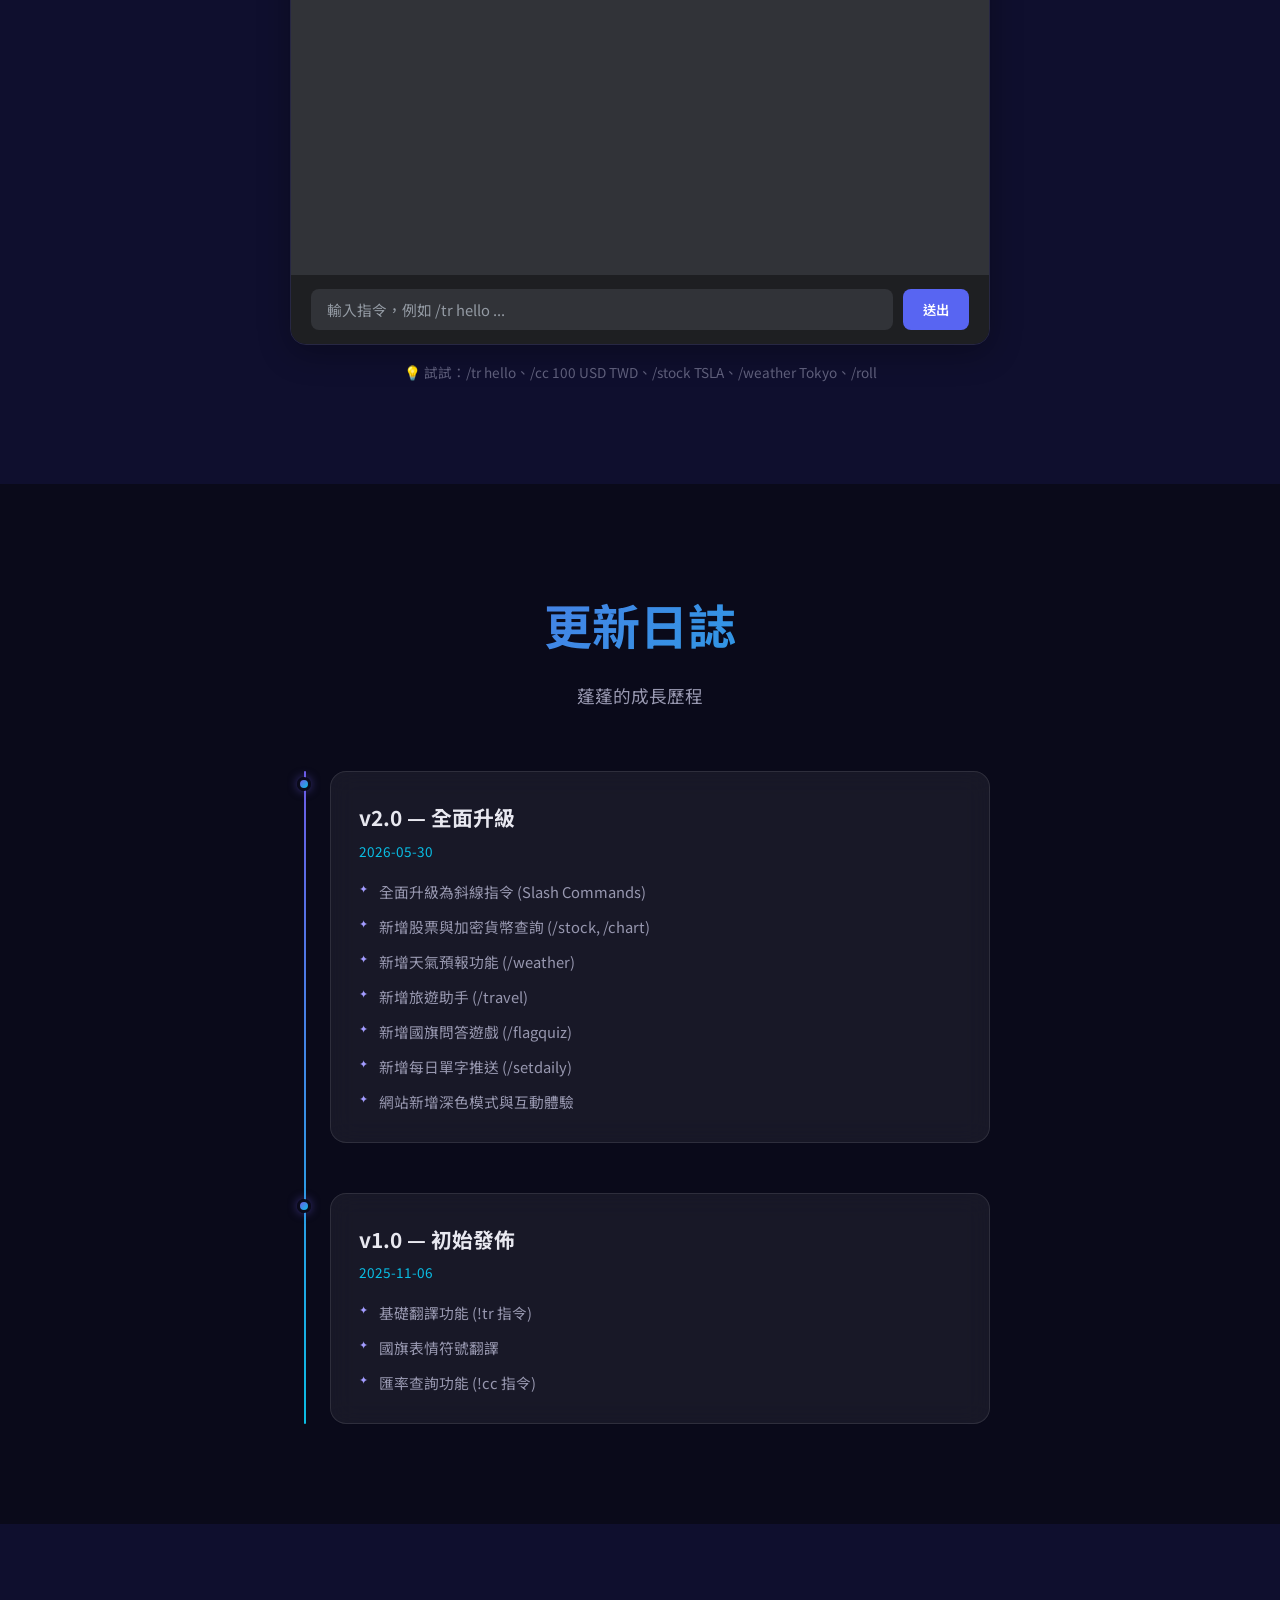
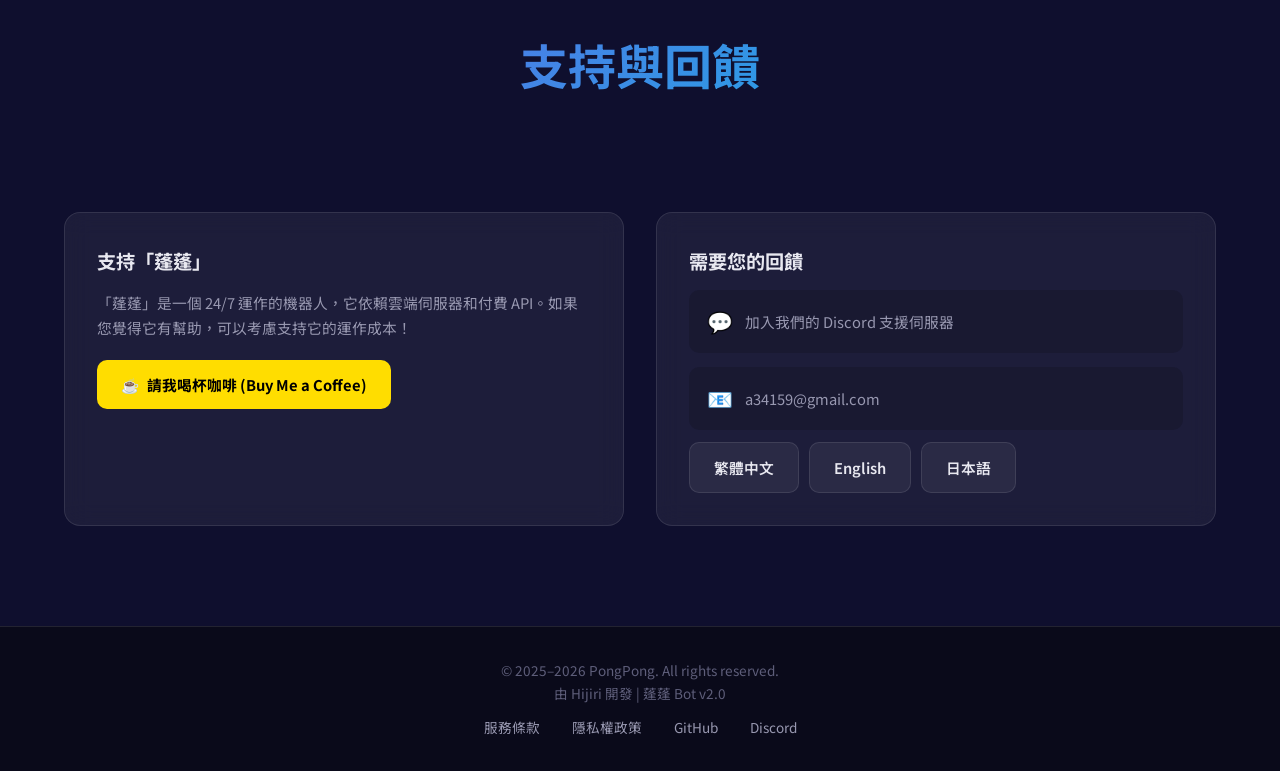
==== commit facdd0da: "feat: add Terms of Service & Privacy Policy pages, update footer with legal links" ====
--- a/index.html
+++ b/index.html
@@ -1501,8 +1501,11 @@
      ============================================ -->
 <footer class="footer">
   <div class="container">
+    <p>© 2025–2026 PongPong. All rights reserved.</p>
     <p data-i18n="footer_credit">由 Hijiri 開發 | 蓬蓬 Bot v2.0</p>
     <div class="footer-links">
+      <a href="terms.html" data-i18n="footer_terms">服務條款</a>
+      <a href="privacy.html" data-i18n="footer_privacy">隱私權政策</a>
       <a href="https://github.com/james8976" target="_blank" rel="noopener">GitHub</a>
       <a href="https://discord.gg/r8grruws" target="_blank" rel="noopener">Discord</a>
     </div>
@@ -1613,7 +1616,9 @@
       form_zh: '繁體中文',
       form_en: 'English',
       form_ja: '日本語',
-      footer_credit: '由 Hijiri 開發 | 蓬蓬 Bot v2.0'
+      footer_credit: '由 Hijiri 開發 | 蓬蓬 Bot v2.0',
+      footer_terms: '服務條款',
+      footer_privacy: '隱私權政策'
     },
     en: {
       page_title: 'Pong Pong - Your All-in-One Discord Bot',
@@ -1708,7 +1713,9 @@
       form_zh: '繁體中文',
       form_en: 'English',
       form_ja: '日本語',
-      footer_credit: 'Developed by Hijiri | Pong Pong Bot v2.0'
+      footer_credit: 'Developed by Hijiri | Pong Pong Bot v2.0',
+      footer_terms: 'Terms of Service',
+      footer_privacy: 'Privacy Policy'
     },
     ja: {
       page_title: 'ポンポン - Discord 多機能アシスタント',
@@ -1803,7 +1810,9 @@
       form_zh: '繁體中文',
       form_en: 'English',
       form_ja: '日本語',
-      footer_credit: 'Hijiri が開発 | ポンポン Bot v2.0'
+      footer_credit: 'Hijiri が開発 | ポンポン Bot v2.0',
+      footer_terms: '利用規約',
+      footer_privacy: 'プライバシーポリシー'
     }
   };
 
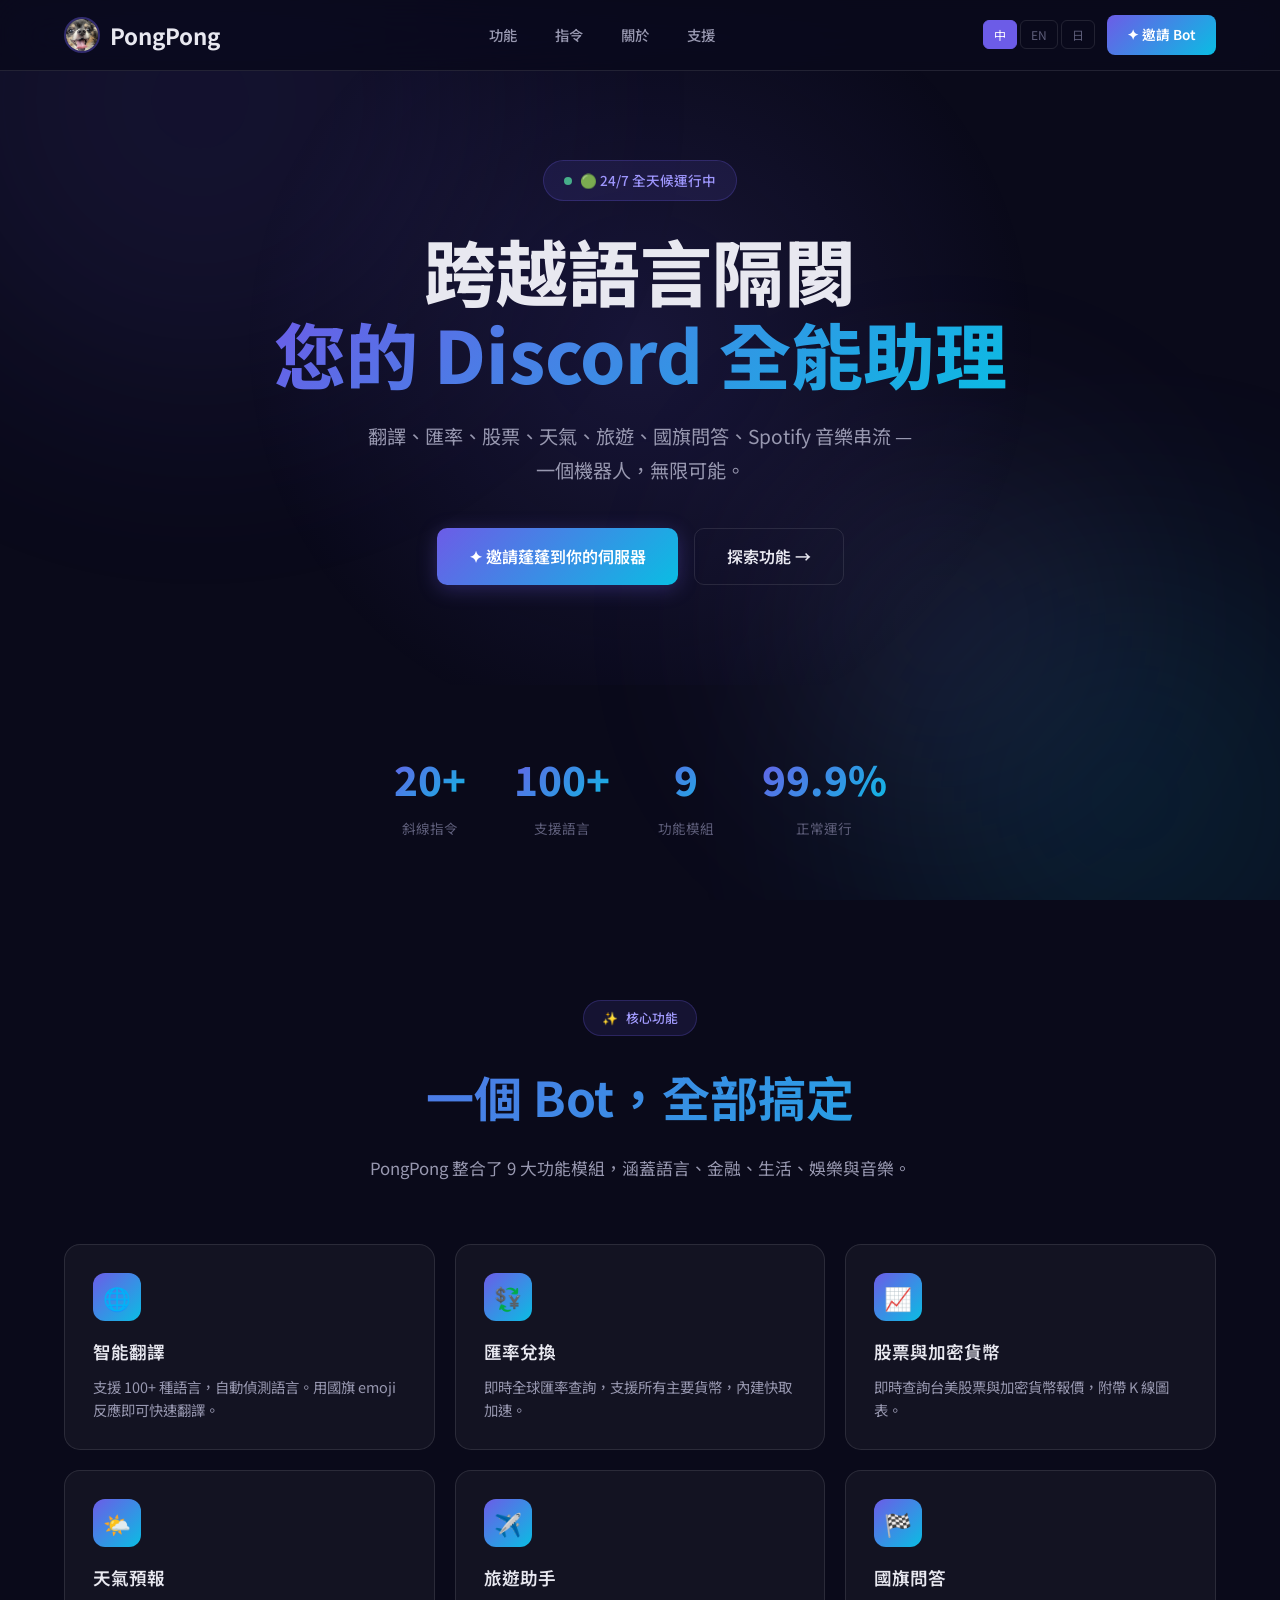
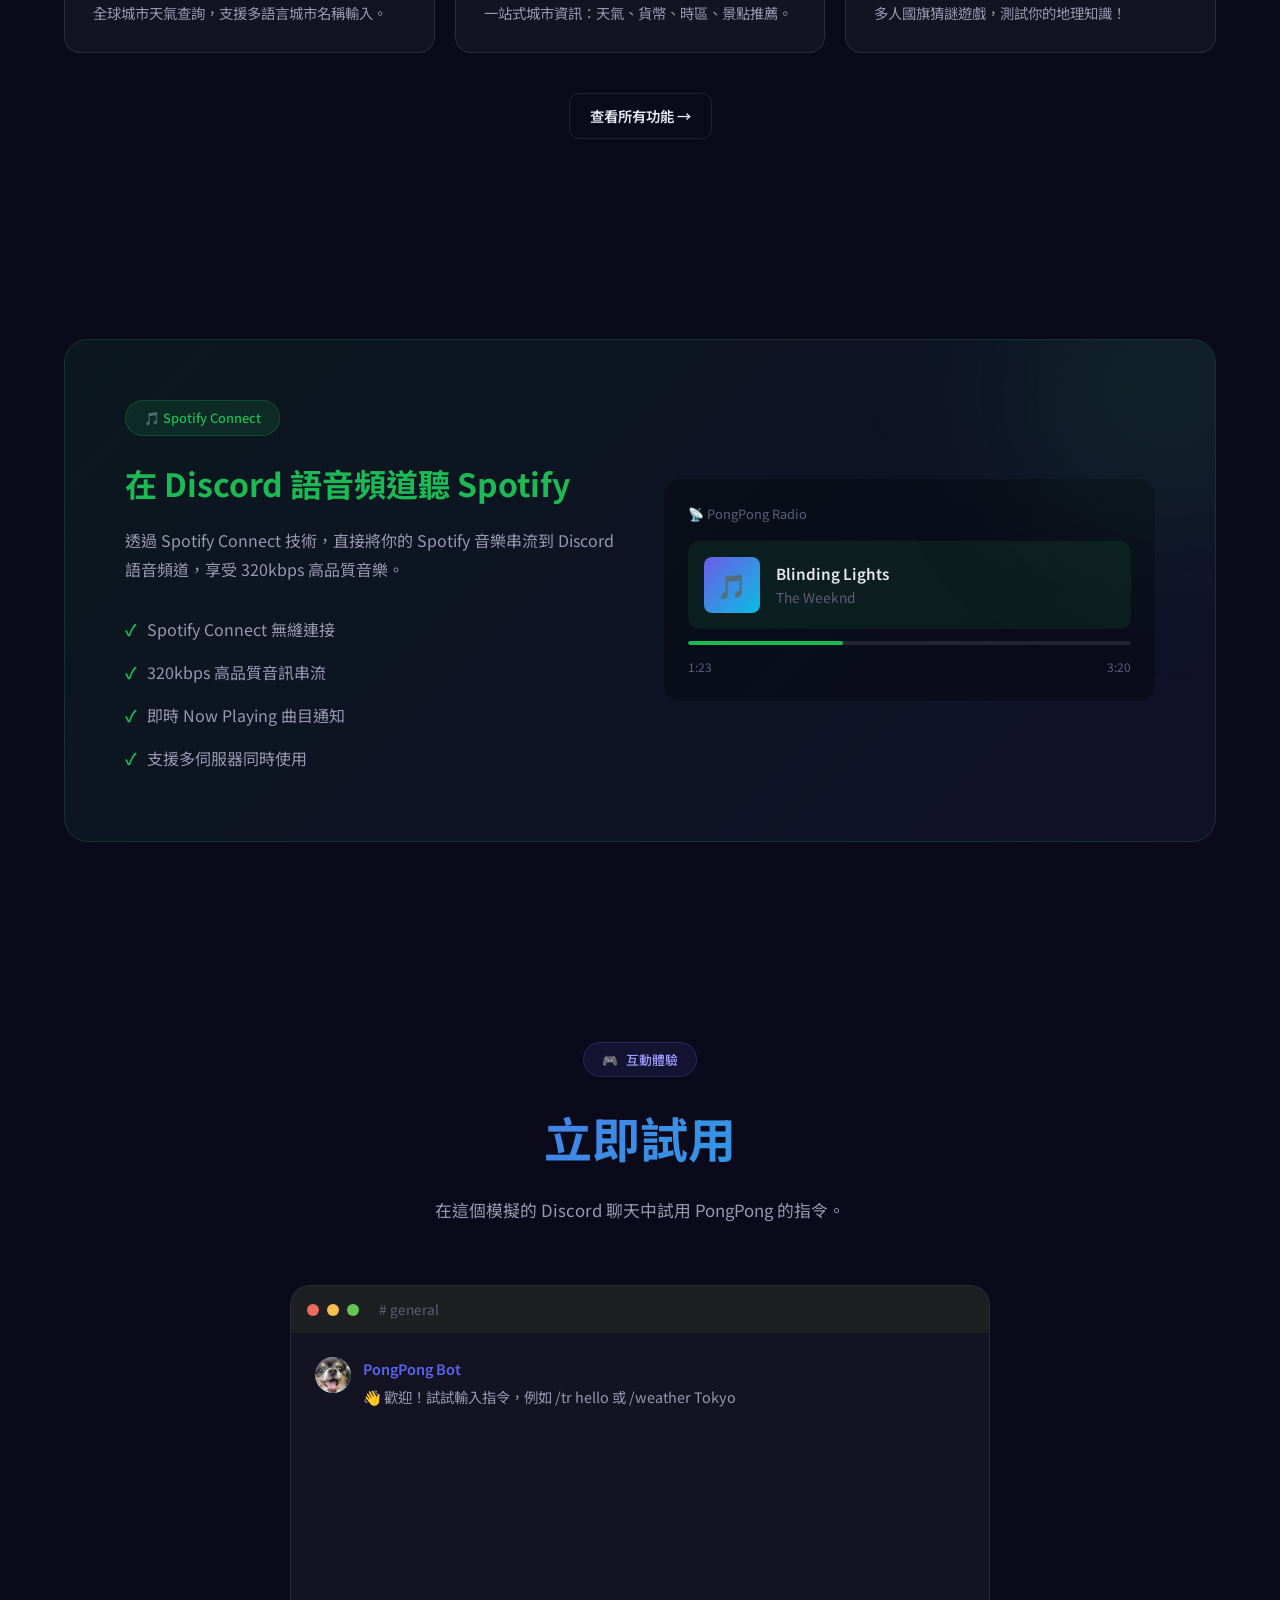
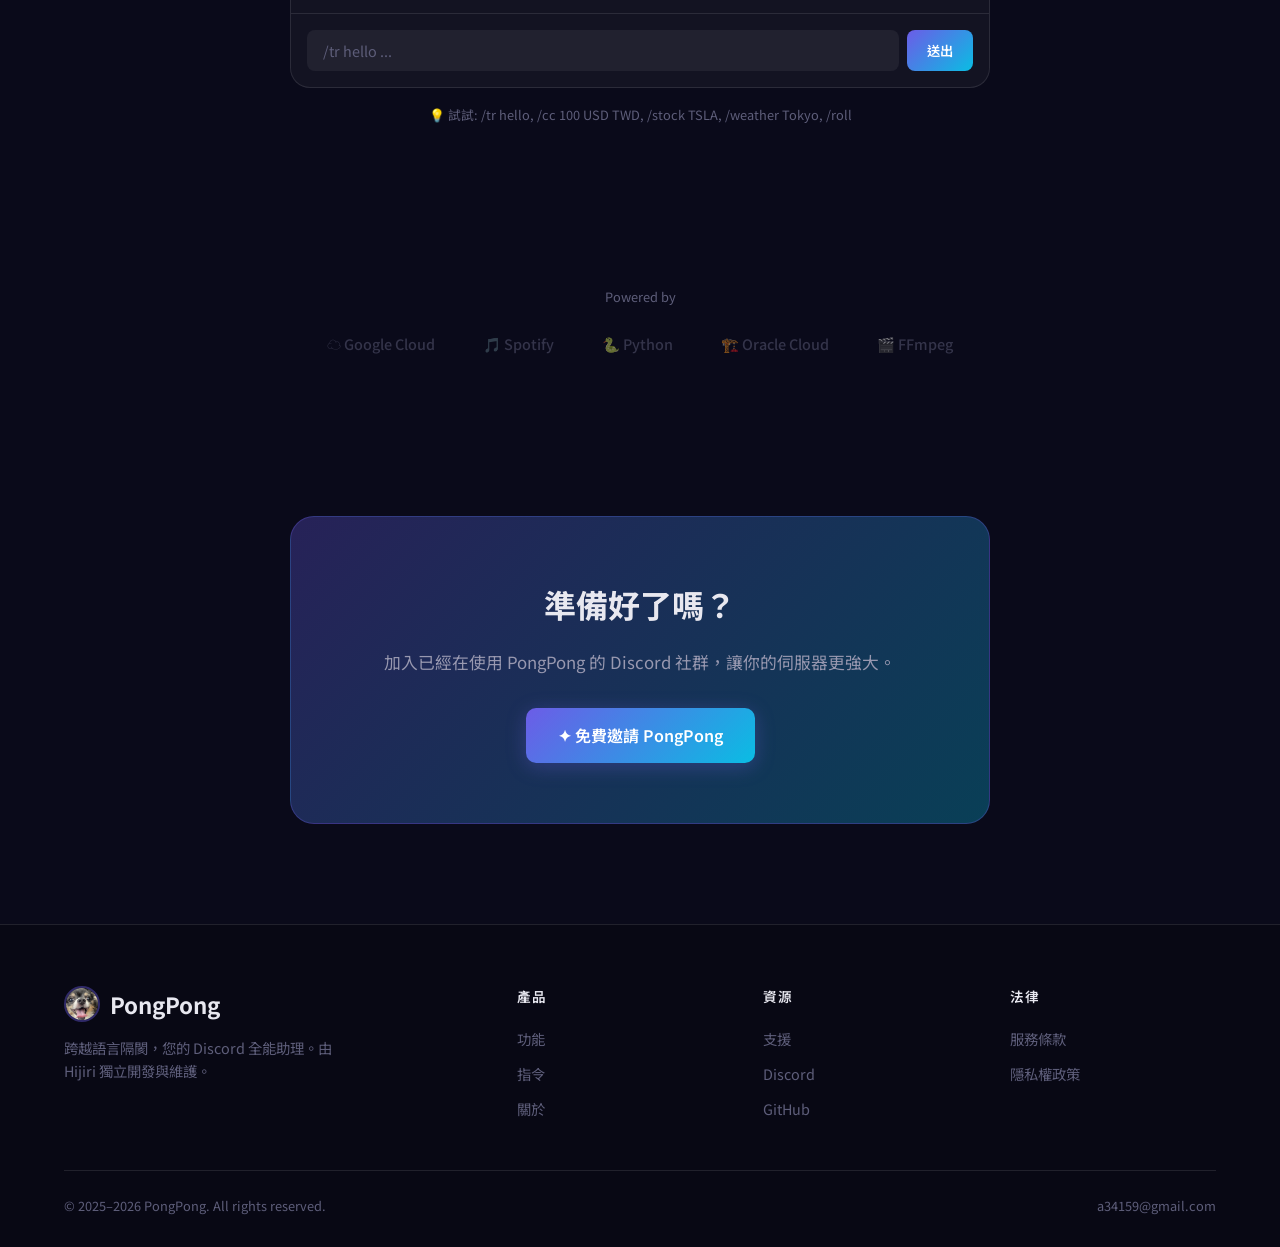
==== commit d49cd1f4: "feat: redesign website as multi-page startup product site - new landing page, features, commands, ab" ====
--- a/index.html
+++ b/index.html
@@ -3,2242 +3,506 @@
 <head>
 <meta charset="UTF-8">
 <meta name="viewport" content="width=device-width, initial-scale=1.0">
-<title>蓬蓬 - 您的 Discord 多功能助理</title>
-<meta name="description" content="蓬蓬 PongPong — 跨越語言隔閡，您的 Discord 全能助理！翻譯、匯率、股票、天氣、旅遊、國旗問答等多功能。">
-<meta property="og:title" content="蓬蓬 PongPong Bot">
+<title>PongPong — 您的 Discord 全能助理</title>
+<meta name="description" content="PongPong — 跨越語言隔閡的 Discord 多功能機器人。翻譯、匯率、股票、天氣、旅遊、國旗問答、Spotify Connect。">
+<meta property="og:title" content="PongPong — Your Discord Assistant">
 <meta property="og:description" content="跨越語言隔閡，您的 Discord 全能助理！">
 <meta property="og:type" content="website">
 <meta property="og:image" content="images/pongpongicon.jpg">
 <link rel="icon" type="image/jpeg" href="images/pongpongicon.jpg">
 <meta name="theme-color" content="#0a0a1a">
-<link rel="sitemap" href="/sitemap.xml">
 <link rel="preconnect" href="https://fonts.googleapis.com">
 <link rel="preconnect" href="https://fonts.gstatic.com" crossorigin>
-<link href="https://fonts.googleapis.com/css2?family=Inter:wght@300;400;500;600;700&family=JetBrains+Mono:wght@400&family=Noto+Sans+JP:wght@400;700&family=Noto+Sans+TC:wght@400;700&display=swap" rel="stylesheet">
+<link href="https://fonts.googleapis.com/css2?family=Inter:wght@300;400;500;600;700;800&family=JetBrains+Mono:wght@400&family=Noto+Sans+TC:wght@400;500;700&family=Noto+Sans+JP:wght@400;700&display=swap" rel="stylesheet">
+<link rel="stylesheet" href="css/shared.css">
 <style>
-/* ============================================
-   CSS CUSTOM PROPERTIES & THEME
-   ============================================ */
-:root {
-  --bg-primary: #0a0a1a;
-  --bg-secondary: #0f0f2e;
-  --bg-card: rgba(255,255,255,0.04);
-  --bg-card-hover: rgba(255,255,255,0.08);
-  --bg-glass: rgba(255,255,255,0.06);
-  --bg-glass-border: rgba(255,255,255,0.1);
-  --bg-nav: rgba(10,10,26,0.8);
-  --text-primary: #e8e8f0;
-  --text-secondary: #9898b0;
-  --text-muted: #5e5e7a;
-  --accent-1: #6c5ce7;
-  --accent-2: #0abde3;
-  --accent-3: #a29bfe;
-  --accent-4: #00cec9;
-  --gradient-main: linear-gradient(135deg, #6c5ce7, #0abde3);
-  --gradient-accent: linear-gradient(135deg, #a29bfe, #00cec9);
-  --gradient-glow: linear-gradient(135deg, rgba(108,92,231,0.3), rgba(10,189,227,0.3));
-  --shadow-card: 0 8px 32px rgba(0,0,0,0.3);
-  --shadow-glow: 0 0 40px rgba(108,92,231,0.2);
-  --radius: 16px;
-  --radius-sm: 10px;
-  --radius-xs: 6px;
-  --font-zh: 'Noto Sans TC', sans-serif;
-  --font-en: 'Inter', sans-serif;
-  --font-ja: 'Noto Sans JP', sans-serif;
-  --font-code: 'JetBrains Mono', monospace;
-  --transition: 0.3s cubic-bezier(0.4, 0, 0.2, 1);
-  --discord-bg: #313338;
-  --discord-darker: #1e1f22;
-  --discord-sidebar: #2b2d31;
-  --discord-text: #dbdee1;
-  --discord-muted: #949ba4;
-  --discord-accent: #5865f2;
-}
-
-[data-theme="light"] {
-  --bg-primary: #f0f2f5;
-  --bg-secondary: #e4e6eb;
-  --bg-card: rgba(0,0,0,0.03);
-  --bg-card-hover: rgba(0,0,0,0.06);
-  --bg-glass: rgba(255,255,255,0.7);
-  --bg-glass-border: rgba(0,0,0,0.08);
-  --bg-nav: rgba(240,242,245,0.85);
-  --text-primary: #1a1a2e;
-  --text-secondary: #4a4a6a;
-  --text-muted: #8888a0;
-  --shadow-card: 0 8px 32px rgba(0,0,0,0.08);
-  --shadow-glow: 0 0 40px rgba(108,92,231,0.1);
-}
-
-/* ============================================
-   RESET & BASE
-   ============================================ */
-*, *::before, *::after { margin: 0; padding: 0; box-sizing: border-box; }
-
-html {
-  scroll-behavior: smooth;
-  scroll-padding-top: 80px;
-}
-
-html[lang="zh"] body { font-family: var(--font-zh); }
-html[lang="en"] body { font-family: var(--font-en); }
-html[lang="ja"] body { font-family: var(--font-ja); }
-
-body {
-  background: var(--bg-primary);
-  color: var(--text-primary);
-  line-height: 1.7;
-  overflow-x: hidden;
-  transition: background var(--transition), color var(--transition);
-}
-
-a { color: var(--accent-2); text-decoration: none; transition: color var(--transition); }
-a:hover { color: var(--accent-3); }
-
-code { font-family: var(--font-code); background: rgba(108,92,231,0.15); padding: 2px 7px; border-radius: 4px; font-size: 0.9em; color: var(--accent-3); }
-
-.container { max-width: 1200px; margin: 0 auto; padding: 0 24px; }
-
-section {
-  padding: 100px 0;
-  position: relative;
-}
-
-.section-title {
-  text-align: center;
-  margin-bottom: 16px;
-  font-size: clamp(2rem, 5vw, 3rem);
-  font-weight: 700;
+/* ── Hero ── */
+.hero { padding: 160px 0 100px; text-align: center; position: relative; overflow: hidden; }
+.hero-glow {
+  position: absolute; top: 50%; left: 50%; transform: translate(-50%, -50%);
+  width: 800px; height: 800px; border-radius: 50%;
+  background: radial-gradient(circle, rgba(108,92,231,0.15) 0%, transparent 70%);
+  pointer-events: none; animation: heroGlow 8s ease-in-out infinite alternate;
+}
+@keyframes heroGlow {
+  0% { opacity: 0.6; transform: translate(-50%, -50%) scale(1); }
+  100% { opacity: 1; transform: translate(-50%, -50%) scale(1.15); }
+}
+.hero-badge {
+  display: inline-flex; align-items: center; gap: 8px;
+  padding: 8px 20px; border-radius: 50px; font-size: 0.85rem; font-weight: 500;
+  background: rgba(108,92,231,0.12); border: 1px solid rgba(108,92,231,0.25);
+  color: var(--accent-3); margin-bottom: 28px;
+  animation: fadeInUp 0.8s ease-out;
+}
+.hero-badge .pulse {
+  width: 8px; height: 8px; border-radius: 50%; background: #43b581;
+  animation: pulse 2s ease-in-out infinite;
+}
+@keyframes pulse { 0%,100% { opacity: 1; } 50% { opacity: 0.4; } }
+.hero h1 {
+  font-size: clamp(2.8rem, 6vw, 4.5rem); font-weight: 800;
+  line-height: 1.15; margin-bottom: 24px;
+  animation: fadeInUp 0.8s ease-out 0.1s both;
+}
+.hero h1 .gradient {
   background: var(--gradient-main);
-  -webkit-background-clip: text;
-  -webkit-text-fill-color: transparent;
-  background-clip: text;
-}
-
-.section-subtitle {
-  text-align: center;
-  color: var(--text-secondary);
-  font-size: 1.1rem;
-  margin-bottom: 60px;
-}
-
-/* ============================================
-   SCROLL REVEAL
-   ============================================ */
-.reveal {
-  opacity: 0;
-  transform: translateY(40px);
-  transition: opacity 0.8s cubic-bezier(0.4, 0, 0.2, 1), transform 0.8s cubic-bezier(0.4, 0, 0.2, 1);
-}
-.reveal.visible {
-  opacity: 1;
-  transform: translateY(0);
-}
-.reveal-delay-1 { transition-delay: 0.1s; }
-.reveal-delay-2 { transition-delay: 0.2s; }
-.reveal-delay-3 { transition-delay: 0.3s; }
-.reveal-delay-4 { transition-delay: 0.4s; }
-.reveal-delay-5 { transition-delay: 0.5s; }
-.reveal-delay-6 { transition-delay: 0.6s; }
-.reveal-delay-7 { transition-delay: 0.7s; }
-.reveal-delay-8 { transition-delay: 0.8s; }
-
-/* ============================================
-   NAVBAR
-   ============================================ */
-.navbar {
-  position: fixed;
-  top: 0; left: 0; right: 0;
-  z-index: 1000;
-  background: var(--bg-nav);
-  backdrop-filter: blur(20px) saturate(180%);
-  -webkit-backdrop-filter: blur(20px) saturate(180%);
-  border-bottom: 1px solid var(--bg-glass-border);
-  transition: background var(--transition), box-shadow var(--transition);
-}
-.navbar.scrolled {
-  box-shadow: 0 4px 30px rgba(0,0,0,0.2);
-}
-.navbar .container {
-  display: flex;
-  align-items: center;
-  justify-content: space-between;
-  height: 70px;
-}
-.nav-logo {
-  font-size: 1.5rem;
-  font-weight: 700;
-  color: var(--text-primary);
-  display: flex;
-  align-items: center;
-  gap: 10px;
-  text-decoration: none;
-}
-.nav-logo img {
-  width: 36px;
-  height: 36px;
-  border-radius: 50%;
-  object-fit: cover;
-  border: 2px solid rgba(88,101,242,0.4);
-}
-.nav-logo span { font-size: 1.4rem; }
-
-/* Stats clickable */
-.stat-item.clickable { cursor: pointer; transition: transform 0.2s; }
-.stat-item.clickable:hover { transform: translateY(-3px); }
-.stat-item.clickable .stat-value { text-decoration: none; }
-.stat-item.clickable:hover .stat-value { color: var(--accent); }
-
-/* Overview Section */
-#overview { padding: 100px 0; }
-.overview-tabs {
-  display: flex;
-  justify-content: center;
-  gap: 12px;
-  margin-bottom: 40px;
-}
-.overview-tab {
-  padding: 10px 28px;
-  border-radius: 30px;
-  border: 1px solid var(--glass-border);
-  background: var(--glass-bg);
-  color: var(--text-secondary);
-  cursor: pointer;
-  font-size: 0.95rem;
-  font-weight: 500;
-  transition: all 0.3s;
-  backdrop-filter: blur(10px);
-}
-.overview-tab:hover, .overview-tab.active {
-  background: var(--accent);
-  color: #fff;
-  border-color: var(--accent);
-  box-shadow: 0 4px 20px rgba(88,101,242,0.3);
-}
-.overview-panel { display: none; }
-.overview-panel.active { display: block; }
-.overview-grid-3 {
-  display: grid;
-  grid-template-columns: repeat(3, 1fr);
-  gap: 20px;
-}
-.overview-grid-4 {
-  display: grid;
-  grid-template-columns: repeat(4, 1fr);
-  gap: 16px;
-}
-.overview-card {
-  background: var(--glass-bg);
-  border: 1px solid var(--glass-border);
-  border-radius: 14px;
-  padding: 20px;
-  backdrop-filter: blur(10px);
-  transition: all 0.3s;
-}
-.overview-card:hover {
-  transform: translateY(-3px);
-  border-color: var(--accent);
-  box-shadow: 0 8px 30px rgba(88,101,242,0.1);
-}
-.overview-card .ov-icon { font-size: 1.8em; margin-bottom: 8px; }
-.overview-card .ov-name {
-  font-weight: 600;
-  color: var(--text-primary);
-  margin-bottom: 4px;
-  font-size: 1rem;
-}
-.overview-card .ov-name code {
-  font-family: 'JetBrains Mono', monospace;
-  background: rgba(88,101,242,0.15);
-  color: var(--accent);
-  padding: 2px 8px;
-  border-radius: 5px;
-  font-size: 0.85em;
-}
-.overview-card .ov-desc {
-  color: var(--text-muted);
-  font-size: 0.85rem;
-  line-height: 1.6;
-}
-.lang-badge {
-  display: inline-flex;
-  align-items: center;
-  gap: 6px;
-  padding: 6px 14px;
-  background: var(--glass-bg);
-  border: 1px solid var(--glass-border);
-  border-radius: 10px;
-  font-size: 0.9rem;
-  color: var(--text-secondary);
-  backdrop-filter: blur(10px);
-  transition: all 0.3s;
-}
-.lang-badge:hover {
-  border-color: var(--accent);
-  transform: translateY(-2px);
-}
-.lang-grid {
-  display: flex;
+  -webkit-background-clip: text; -webkit-text-fill-color: transparent; background-clip: text;
+}
+.hero .hero-desc {
+  color: var(--text-secondary); font-size: 1.2rem; max-width: 560px;
+  margin: 0 auto 40px; line-height: 1.8;
+  animation: fadeInUp 0.8s ease-out 0.2s both;
+}
+.hero-actions {
+  display: flex; gap: 16px; justify-content: center; flex-wrap: wrap;
+  animation: fadeInUp 0.8s ease-out 0.3s both;
+}
+@keyframes fadeInUp {
+  from { opacity: 0; transform: translateY(20px); }
+  to { opacity: 1; transform: translateY(0); }
+}
+
+/* ── Stats ── */
+.stats-bar {
+  display: flex; justify-content: center; gap: 48px; padding: 60px 0;
   flex-wrap: wrap;
-  gap: 12px;
-  justify-content: center;
-}
-@media (max-width: 768px) {
-  .overview-grid-3 { grid-template-columns: 1fr; }
-  .overview-grid-4 { grid-template-columns: repeat(2, 1fr); }
-  .overview-tabs { flex-wrap: wrap; }
-}
-.nav-links {
-  display: flex;
-  align-items: center;
-  gap: 28px;
-  list-style: none;
-}
-.nav-links a {
-  color: var(--text-secondary);
-  font-size: 0.92rem;
-  font-weight: 500;
-  position: relative;
-  padding: 4px 0;
-  transition: color var(--transition);
-}
-.nav-links a::after {
-  content: '';
-  position: absolute;
-  bottom: -2px; left: 0;
-  width: 0; height: 2px;
+}
+.stat-item { text-align: center; }
+.stat-value {
+  font-size: 2.5rem; font-weight: 800;
   background: var(--gradient-main);
-  border-radius: 2px;
-  transition: width var(--transition);
-}
-.nav-links a:hover { color: var(--text-primary); }
-.nav-links a:hover::after { width: 100%; }
-
-.nav-controls {
-  display: flex;
-  align-items: center;
-  gap: 12px;
-}
-.lang-switcher {
-  display: flex;
-  background: var(--bg-card);
-  border-radius: 8px;
-  overflow: hidden;
-  border: 1px solid var(--bg-glass-border);
-}
-.lang-btn {
-  padding: 6px 12px;
-  font-size: 0.8rem;
-  border: none;
-  background: transparent;
-  color: var(--text-secondary);
-  cursor: pointer;
-  transition: all var(--transition);
-  font-family: inherit;
-}
-.lang-btn.active {
-  background: var(--gradient-main);
-  color: #fff;
-}
-.lang-btn:hover:not(.active) { color: var(--text-primary); background: var(--bg-card-hover); }
-
-.theme-toggle {
-  width: 40px; height: 40px;
-  border-radius: 10px;
-  border: 1px solid var(--bg-glass-border);
-  background: var(--bg-card);
-  color: var(--text-primary);
-  cursor: pointer;
-  font-size: 1.2rem;
-  display: flex;
-  align-items: center;
-  justify-content: center;
-  transition: all var(--transition);
-}
-.theme-toggle:hover { background: var(--bg-card-hover); transform: rotate(20deg); }
-
-/* Mobile menu */
-.hamburger {
-  display: none;
-  flex-direction: column;
-  gap: 5px;
-  cursor: pointer;
-  background: none;
-  border: none;
-  padding: 8px;
-  z-index: 1001;
-}
-.hamburger span {
-  display: block;
-  width: 24px;
-  height: 2px;
-  background: var(--text-primary);
-  border-radius: 2px;
-  transition: all var(--transition);
-}
-.hamburger.active span:nth-child(1) { transform: rotate(45deg) translate(5px, 5px); }
-.hamburger.active span:nth-child(2) { opacity: 0; }
-.hamburger.active span:nth-child(3) { transform: rotate(-45deg) translate(5px, -5px); }
-
-.mobile-menu {
-  display: none;
-  position: fixed;
-  top: 0; left: 0; right: 0; bottom: 0;
-  background: var(--bg-nav);
-  backdrop-filter: blur(30px);
-  -webkit-backdrop-filter: blur(30px);
-  z-index: 999;
-  flex-direction: column;
-  align-items: center;
-  justify-content: center;
-  gap: 24px;
-  opacity: 0;
-  transition: opacity var(--transition);
-}
-.mobile-menu.active { display: flex; opacity: 1; }
-.mobile-menu a {
-  color: var(--text-primary);
-  font-size: 1.3rem;
-  font-weight: 600;
-}
-.mobile-menu .nav-controls {
-  margin-top: 20px;
-  flex-direction: column;
-}
-
-@media (max-width: 900px) {
-  .nav-links, .nav-controls { display: none; }
-  .hamburger { display: flex; }
-}
-
-/* ============================================
-   HERO SECTION
-   ============================================ */
-.hero {
-  min-height: 100vh;
-  display: flex;
-  align-items: center;
-  justify-content: center;
-  position: relative;
-  overflow: hidden;
-  padding-top: 70px;
-}
-#hero-canvas {
-  position: absolute;
-  top: 0; left: 0;
-  width: 100%; height: 100%;
-  z-index: 0;
-}
-.hero-gradient-overlay {
-  position: absolute;
-  top: 0; left: 0; right: 0; bottom: 0;
-  background: radial-gradient(ellipse at 50% 30%, rgba(108,92,231,0.15) 0%, transparent 60%),
-              radial-gradient(ellipse at 80% 80%, rgba(10,189,227,0.1) 0%, transparent 50%);
-  z-index: 1;
-  pointer-events: none;
-}
-[data-theme="light"] .hero-gradient-overlay {
-  background: radial-gradient(ellipse at 50% 30%, rgba(108,92,231,0.08) 0%, transparent 60%),
-              radial-gradient(ellipse at 80% 80%, rgba(10,189,227,0.06) 0%, transparent 50%);
-}
-.hero-content {
-  position: relative;
-  z-index: 2;
-  text-align: center;
-  max-width: 800px;
-  padding: 40px 24px;
-}
-.hero-status {
-  display: inline-flex;
-  align-items: center;
-  gap: 8px;
-  padding: 8px 20px;
-  background: var(--bg-glass);
-  border: 1px solid var(--bg-glass-border);
-  border-radius: 100px;
-  font-size: 0.9rem;
-  color: var(--text-secondary);
-  margin-bottom: 32px;
-  backdrop-filter: blur(10px);
-  -webkit-backdrop-filter: blur(10px);
-}
-.status-dot {
-  display: inline-block;
-  width: 8px; height: 8px;
-  background: #00b894;
-  border-radius: 50%;
-  animation: pulse-dot 2s ease-in-out infinite;
-}
-@keyframes pulse-dot {
-  0%, 100% { box-shadow: 0 0 0 0 rgba(0,184,148,0.5); }
-  50% { box-shadow: 0 0 0 8px rgba(0,184,148,0); }
-}
-
-.hero-title {
-  font-size: clamp(3rem, 8vw, 5.5rem);
-  font-weight: 700;
-  line-height: 1.1;
-  margin-bottom: 20px;
-  background: var(--gradient-main);
-  -webkit-background-clip: text;
-  -webkit-text-fill-color: transparent;
-  background-clip: text;
-  animation: titleGlow 3s ease-in-out infinite alternate;
-}
-@keyframes titleGlow {
-  0% { filter: brightness(1); }
-  100% { filter: brightness(1.2); }
-}
-
-.hero-tagline {
-  font-size: clamp(1.1rem, 2.5vw, 1.4rem);
-  color: var(--text-secondary);
-  margin-bottom: 40px;
-  font-weight: 300;
-  line-height: 1.6;
-  opacity: 0;
-  animation: fadeInUp 1s ease 0.5s forwards;
-}
-@keyframes fadeInUp {
-  to { opacity: 1; transform: translateY(0); }
-  from { opacity: 0; transform: translateY(20px); }
-}
-
-.hero-cta {
-  display: inline-flex;
-  align-items: center;
-  gap: 10px;
-  padding: 16px 36px;
-  background: var(--gradient-main);
-  color: #fff;
-  border-radius: 100px;
-  font-size: 1.1rem;
-  font-weight: 600;
-  text-decoration: none;
-  transition: all var(--transition);
-  box-shadow: 0 4px 20px rgba(108,92,231,0.4);
-  position: relative;
-  overflow: hidden;
-}
-.hero-cta::before {
-  content: '';
-  position: absolute;
-  top: 0; left: -100%;
-  width: 100%; height: 100%;
-  background: linear-gradient(90deg, transparent, rgba(255,255,255,0.2), transparent);
-  transition: left 0.6s;
-}
-.hero-cta:hover { transform: translateY(-3px); box-shadow: 0 8px 30px rgba(108,92,231,0.5); color: #fff; }
-.hero-cta:hover::before { left: 100%; }
-
-.hero-stats {
-  display: flex;
-  justify-content: center;
-  gap: 32px;
-  margin-top: 50px;
-  flex-wrap: wrap;
-  opacity: 0;
-  animation: fadeInUp 1s ease 0.8s forwards;
-}
-.stat-item {
-  text-align: center;
-}
-.stat-value {
-  font-size: 1.8rem;
-  font-weight: 700;
-  background: var(--gradient-accent);
-  -webkit-background-clip: text;
-  -webkit-text-fill-color: transparent;
-  background-clip: text;
-}
-.stat-label {
-  font-size: 0.85rem;
-  color: var(--text-muted);
-  margin-top: 4px;
-}
-.stat-divider {
-  width: 1px;
-  background: var(--bg-glass-border);
-  align-self: stretch;
-}
-
-/* Floating flags */
-.floating-flags {
-  position: absolute;
-  top: 0; left: 0; right: 0; bottom: 0;
-  z-index: 1;
-  pointer-events: none;
-  overflow: hidden;
-}
-.flag-emoji {
-  position: absolute;
-  font-size: 1.6rem;
-  opacity: 0.3;
-  animation: floatFlag linear infinite;
-  filter: grayscale(0.2);
-}
-[data-theme="light"] .flag-emoji { opacity: 0.5; }
-
-@keyframes floatFlag {
-  0% { transform: translateY(100vh) rotate(0deg); opacity: 0; }
-  10% { opacity: 0.3; }
-  90% { opacity: 0.3; }
-  100% { transform: translateY(-100px) rotate(360deg); opacity: 0; }
-}
-
-/* ============================================
-   FEATURES
-   ============================================ */
-#features { background: var(--bg-secondary); transition: background var(--transition); }
-
+  -webkit-background-clip: text; -webkit-text-fill-color: transparent; background-clip: text;
+}
+.stat-label { color: var(--text-muted); font-size: 0.85rem; margin-top: 4px; }
+
+/* ── Features Grid ── */
 .features-grid {
-  display: grid;
-  grid-template-columns: repeat(3, 1fr);
-  gap: 24px;
-}
-@media (max-width: 900px) { .features-grid { grid-template-columns: repeat(2, 1fr); } }
-@media (max-width: 600px) { .features-grid { grid-template-columns: 1fr; } }
-
+  display: grid; grid-template-columns: repeat(3, 1fr); gap: 20px;
+}
 .feature-card {
-  background: var(--bg-glass);
-  border: 1px solid var(--bg-glass-border);
-  border-radius: var(--radius);
-  padding: 32px 28px;
-  backdrop-filter: blur(12px);
-  -webkit-backdrop-filter: blur(12px);
-  transition: all var(--transition);
-  position: relative;
-  overflow: hidden;
+  background: var(--bg-card); border: 1px solid var(--bg-glass-border);
+  border-radius: var(--radius); padding: 28px; transition: all var(--transition);
+  position: relative; overflow: hidden;
 }
 .feature-card::before {
-  content: '';
-  position: absolute;
-  top: 0; left: 0; right: 0;
-  height: 3px;
-  background: var(--gradient-main);
-  opacity: 0;
-  transition: opacity var(--transition);
-}
-.feature-card:hover {
-  transform: translateY(-8px);
-  box-shadow: var(--shadow-glow);
-  border-color: rgba(108,92,231,0.3);
-  background: var(--bg-card-hover);
-}
+  content: ''; position: absolute; top: 0; left: 0; right: 0; height: 3px;
+  background: var(--gradient-main); opacity: 0; transition: opacity var(--transition);
+}
+.feature-card:hover { background: var(--bg-card-hover); transform: translateY(-4px); box-shadow: var(--shadow-glow); }
 .feature-card:hover::before { opacity: 1; }
-
 .feature-icon {
-  font-size: 2.4rem;
-  margin-bottom: 16px;
-  display: block;
-}
-.feature-card h3 {
-  font-size: 1.15rem;
-  font-weight: 600;
-  margin-bottom: 10px;
-  color: var(--text-primary);
-}
-.feature-card p {
-  color: var(--text-secondary);
-  font-size: 0.92rem;
-  line-height: 1.6;
-}
-
-/* ============================================
-   COMMANDS
-   ============================================ */
-.commands-grid {
-  display: grid;
-  grid-template-columns: repeat(3, 1fr);
-  gap: 24px;
-}
-@media (max-width: 900px) { .commands-grid { grid-template-columns: repeat(2, 1fr); } }
-@media (max-width: 600px) { .commands-grid { grid-template-columns: 1fr; } }
-
-.cmd-card {
-  background: var(--bg-glass);
-  border: 1px solid var(--bg-glass-border);
-  border-radius: var(--radius);
-  padding: 28px;
-  backdrop-filter: blur(12px);
-  -webkit-backdrop-filter: blur(12px);
-  transition: all var(--transition);
-}
-.cmd-card:hover {
-  transform: translateY(-4px);
-  border-color: rgba(10,189,227,0.3);
-  box-shadow: 0 0 30px rgba(10,189,227,0.1);
-}
-.cmd-card h3 {
-  font-size: 1.2rem;
-  margin-bottom: 16px;
-  color: var(--text-primary);
-}
-.cmd-list {
-  list-style: none;
-  display: flex;
-  flex-direction: column;
-  gap: 10px;
-}
-.cmd-list li {
-  font-size: 0.9rem;
-  color: var(--text-secondary);
-  display: flex;
-  align-items: baseline;
-  gap: 6px;
-  line-height: 1.5;
-}
-.cmd-list code {
-  flex-shrink: 0;
-}
-
-/* ============================================
-   INTERACTIVE DEMO
-   ============================================ */
-#demo { background: var(--bg-secondary); transition: background var(--transition); }
-
-.demo-container {
-  max-width: 700px;
-  margin: 0 auto;
-  border-radius: var(--radius);
-  overflow: hidden;
-  box-shadow: var(--shadow-card);
-  border: 1px solid var(--bg-glass-border);
-}
-.demo-header {
-  background: var(--discord-darker);
-  padding: 14px 20px;
-  display: flex;
-  align-items: center;
-  gap: 8px;
-  font-weight: 600;
-  color: var(--discord-muted);
-  font-size: 0.95rem;
-}
-.demo-header .hash { color: var(--discord-muted); font-size: 1.2rem; }
-.demo-messages {
-  background: var(--discord-bg);
-  min-height: 350px;
-  max-height: 450px;
-  overflow-y: auto;
-  padding: 20px;
-  display: flex;
-  flex-direction: column;
-  gap: 16px;
-  scroll-behavior: smooth;
-}
-.demo-messages::-webkit-scrollbar { width: 6px; }
-.demo-messages::-webkit-scrollbar-track { background: transparent; }
-.demo-messages::-webkit-scrollbar-thumb { background: rgba(255,255,255,0.1); border-radius: 3px; }
-
-.demo-msg {
-  display: flex;
-  gap: 12px;
-  animation: msgSlideIn 0.3s ease;
-}
-@keyframes msgSlideIn {
-  from { opacity: 0; transform: translateY(10px); }
-  to { opacity: 1; transform: translateY(0); }
-}
+  width: 48px; height: 48px; border-radius: 12px; display: flex;
+  align-items: center; justify-content: center; font-size: 1.4rem;
+  background: var(--gradient-main); margin-bottom: 16px;
+}
+.feature-card h3 { font-size: 1.1rem; font-weight: 600; margin-bottom: 8px; }
+.feature-card p { color: var(--text-secondary); font-size: 0.9rem; line-height: 1.6; }
+
+/* ── Spotify Spotlight ── */
+.spotify-section { padding: 100px 0; }
+.spotify-card {
+  background: linear-gradient(135deg, rgba(29,185,84,0.08), rgba(108,92,231,0.08));
+  border: 1px solid rgba(29,185,84,0.2); border-radius: 24px;
+  padding: 60px; display: grid; grid-template-columns: 1fr 1fr; gap: 48px;
+  align-items: center; position: relative; overflow: hidden;
+}
+.spotify-card::before {
+  content: ''; position: absolute; top: -100px; right: -100px;
+  width: 300px; height: 300px; border-radius: 50%;
+  background: rgba(29,185,84,0.1); filter: blur(80px);
+}
+.spotify-info h2 { font-size: 2rem; font-weight: 700; margin-bottom: 16px; color: #1DB954; }
+.spotify-info p { color: var(--text-secondary); line-height: 1.8; margin-bottom: 24px; }
+.spotify-features { list-style: none; }
+.spotify-features li {
+  padding: 8px 0; color: var(--text-secondary); display: flex; align-items: center; gap: 10px;
+}
+.spotify-features li::before { content: '✓'; color: #1DB954; font-weight: 700; }
+.spotify-visual {
+  display: flex; flex-direction: column; gap: 12px;
+  background: rgba(0,0,0,0.3); border-radius: var(--radius); padding: 24px;
+}
+.spotify-np {
+  display: flex; align-items: center; gap: 16px;
+  background: rgba(29,185,84,0.1); border-radius: 12px; padding: 16px;
+}
+.spotify-np-art { width: 56px; height: 56px; border-radius: 8px; background: var(--gradient-main); display: flex; align-items: center; justify-content: center; font-size: 1.5rem; }
+.spotify-np-info { flex: 1; }
+.spotify-np-title { font-weight: 600; font-size: 0.95rem; }
+.spotify-np-artist { color: var(--text-muted); font-size: 0.85rem; }
+.spotify-bar { height: 4px; background: rgba(255,255,255,0.1); border-radius: 2px; overflow: hidden; }
+.spotify-bar-fill { height: 100%; width: 35%; background: #1DB954; border-radius: 2px; animation: spotifyProgress 8s linear infinite; }
+@keyframes spotifyProgress { 0% { width: 0; } 100% { width: 100%; } }
+
+/* ── Demo ── */
+.demo-section { padding: 100px 0; }
+.demo-wrapper {
+  background: var(--bg-card); border: 1px solid var(--bg-glass-border);
+  border-radius: 20px; overflow: hidden; max-width: 700px; margin: 0 auto;
+}
+.demo-titlebar {
+  background: #1e1f22; padding: 12px 16px; display: flex; align-items: center; gap: 8px;
+}
+.demo-dot { width: 12px; height: 12px; border-radius: 50%; }
+.demo-dot:nth-child(1) { background: #ed6a5e; }
+.demo-dot:nth-child(2) { background: #f5bf4f; }
+.demo-dot:nth-child(3) { background: #62c554; }
+.demo-channel { color: var(--text-muted); font-size: 0.85rem; margin-left: 12px; }
+.demo-body { padding: 24px; min-height: 280px; max-height: 360px; overflow-y: auto; }
+.demo-msg { display: flex; gap: 12px; margin-bottom: 16px; }
 .demo-avatar {
-  width: 40px; height: 40px;
-  border-radius: 50%;
-  display: flex;
-  align-items: center;
-  justify-content: center;
-  font-size: 1.4rem;
-  flex-shrink: 0;
-  background: var(--discord-sidebar);
-}
-.demo-msg-content { flex: 1; min-width: 0; }
-.demo-msg-author {
-  font-weight: 600;
-  font-size: 0.95rem;
-  margin-bottom: 4px;
-}
-.demo-msg-author.user-color { color: #f1c40f; }
-.demo-msg-author.bot-color { color: var(--discord-accent); }
-.demo-msg-author .bot-tag {
-  font-size: 0.65rem;
-  background: var(--discord-accent);
-  color: #fff;
-  padding: 1px 5px;
-  border-radius: 3px;
-  margin-left: 6px;
-  vertical-align: middle;
-  font-weight: 500;
-}
-.demo-msg-text {
-  color: var(--discord-text);
-  font-size: 0.92rem;
-  line-height: 1.5;
-  word-break: break-word;
-}
-
+  width: 36px; height: 36px; border-radius: 50%; flex-shrink: 0;
+  background: var(--gradient-main); display: flex; align-items: center; justify-content: center;
+  color: white; font-size: 0.8rem; font-weight: 700; overflow: hidden;
+}
+.demo-avatar img { width: 100%; height: 100%; object-fit: cover; border-radius: 50%; }
+.demo-content { flex: 1; }
+.demo-name { font-weight: 600; font-size: 0.9rem; margin-bottom: 4px; }
+.demo-name.bot { color: #5865f2; }
+.demo-text { color: var(--text-secondary); font-size: 0.9rem; line-height: 1.5; }
 .demo-embed {
-  margin-top: 8px;
-  border-left: 4px solid var(--discord-accent);
-  background: rgba(0,0,0,0.2);
-  border-radius: 0 var(--radius-xs) var(--radius-xs) 0;
-  padding: 12px 16px;
-  max-width: 420px;
-}
-.demo-embed-title {
-  font-weight: 600;
-  font-size: 0.95rem;
-  color: #fff;
-  margin-bottom: 6px;
-}
-.demo-embed-field {
-  font-size: 0.85rem;
-  color: var(--discord-muted);
-  margin-top: 4px;
-  line-height: 1.5;
-}
-.demo-embed-field strong { color: var(--discord-text); }
-
-.typing-indicator {
-  display: flex;
-  align-items: center;
-  gap: 4px;
-  padding: 4px 0;
-  color: var(--discord-muted);
-  font-size: 0.85rem;
-}
-.typing-dots {
-  display: flex;
-  gap: 3px;
-}
+  background: rgba(0,0,0,0.2); border-left: 3px solid var(--accent-1);
+  border-radius: 4px; padding: 12px; margin-top: 8px; font-size: 0.85rem;
+}
+.demo-embed-title { font-weight: 600; margin-bottom: 6px; }
+.demo-embed-field { color: var(--text-secondary); margin: 3px 0; }
+.demo-input-bar {
+  display: flex; gap: 8px; padding: 16px; border-top: 1px solid var(--bg-glass-border);
+}
+.demo-input {
+  flex: 1; padding: 10px 16px; border-radius: 8px; border: none;
+  background: rgba(255,255,255,0.06); color: var(--text-primary);
+  font-family: inherit; font-size: 0.9rem; outline: none;
+}
+.demo-input::placeholder { color: var(--text-muted); }
+.demo-send-btn {
+  padding: 10px 20px; border-radius: 8px; border: none;
+  background: var(--gradient-main); color: white; font-family: inherit;
+  font-weight: 600; cursor: pointer; transition: all var(--transition);
+}
+.demo-send-btn:hover { transform: translateY(-1px); }
+.typing-dots { display: flex; gap: 4px; }
 .typing-dots span {
-  width: 6px; height: 6px;
-  background: var(--discord-muted);
-  border-radius: 50%;
+  width: 6px; height: 6px; border-radius: 50%; background: var(--text-muted);
   animation: typingBounce 1.4s ease-in-out infinite;
 }
 .typing-dots span:nth-child(2) { animation-delay: 0.2s; }
 .typing-dots span:nth-child(3) { animation-delay: 0.4s; }
-@keyframes typingBounce {
-  0%, 60%, 100% { transform: translateY(0); }
-  30% { transform: translateY(-4px); }
-}
-
-.demo-input-area {
-  background: var(--discord-darker);
-  padding: 14px 20px;
-  display: flex;
-  gap: 10px;
-}
-.demo-input {
-  flex: 1;
-  background: var(--discord-bg);
-  border: none;
-  border-radius: 8px;
-  padding: 10px 16px;
-  color: var(--discord-text);
-  font-size: 0.92rem;
-  font-family: inherit;
-  outline: none;
-}
-.demo-input::placeholder { color: var(--discord-muted); }
-.demo-send-btn {
-  background: var(--discord-accent);
-  color: #fff;
-  border: none;
-  border-radius: 8px;
-  padding: 10px 20px;
-  font-weight: 600;
-  cursor: pointer;
-  font-family: inherit;
-  transition: all var(--transition);
-}
-.demo-send-btn:hover { background: #4752c4; }
-.demo-hint {
-  text-align: center;
-  margin-top: 16px;
-  color: var(--text-muted);
-  font-size: 0.85rem;
-}
-
-/* ============================================
-   CHANGELOG / TIMELINE
-   ============================================ */
-.timeline {
-  position: relative;
-  max-width: 700px;
-  margin: 0 auto;
-  padding-left: 40px;
-}
-.timeline::before {
-  content: '';
-  position: absolute;
-  left: 14px; top: 0; bottom: 0;
-  width: 2px;
-  background: var(--gradient-main);
-  border-radius: 2px;
-}
-.timeline-item {
-  position: relative;
-  margin-bottom: 50px;
-}
-.timeline-item:last-child { margin-bottom: 0; }
-.timeline-dot {
-  position: absolute;
-  left: -33px; top: 6px;
-  width: 14px; height: 14px;
-  border-radius: 50%;
-  background: var(--gradient-main);
-  border: 3px solid var(--bg-primary);
-  box-shadow: 0 0 10px rgba(108,92,231,0.5);
-  z-index: 1;
-  transition: border-color var(--transition);
-}
-[data-theme="light"] .timeline-dot { border-color: var(--bg-primary); }
-
-.timeline-card {
-  background: var(--bg-glass);
-  border: 1px solid var(--bg-glass-border);
-  border-radius: var(--radius);
-  padding: 28px;
-  backdrop-filter: blur(12px);
-  -webkit-backdrop-filter: blur(12px);
-}
-.timeline-version {
-  font-size: 1.3rem;
-  font-weight: 700;
-  color: var(--text-primary);
-  margin-bottom: 4px;
-}
-.timeline-date {
-  color: var(--accent-2);
-  font-size: 0.85rem;
-  margin-bottom: 16px;
-}
-.timeline-list {
-  list-style: none;
-  display: flex;
-  flex-direction: column;
-  gap: 10px;
-}
-.timeline-list li {
-  color: var(--text-secondary);
-  font-size: 0.92rem;
-  padding-left: 20px;
-  position: relative;
-}
-.timeline-list li::before {
-  content: '✦';
-  position: absolute;
-  left: 0;
-  color: var(--accent-3);
-  font-size: 0.7rem;
-}
-
-/* ============================================
-   SUPPORT
-   ============================================ */
-#support { background: var(--bg-secondary); transition: background var(--transition); }
-
-.support-grid {
-  display: grid;
-  grid-template-columns: 1fr 1fr;
-  gap: 32px;
-}
-@media (max-width: 768px) { .support-grid { grid-template-columns: 1fr; } }
-
-.support-card {
-  background: var(--bg-glass);
-  border: 1px solid var(--bg-glass-border);
-  border-radius: var(--radius);
-  padding: 32px;
-  backdrop-filter: blur(12px);
-  -webkit-backdrop-filter: blur(12px);
-  transition: all var(--transition);
-}
-.support-card:hover {
-  border-color: rgba(108,92,231,0.3);
-  box-shadow: var(--shadow-glow);
-}
-.support-card h3 {
-  font-size: 1.2rem;
-  margin-bottom: 12px;
-  color: var(--text-primary);
-}
-.support-card p {
-  color: var(--text-secondary);
-  font-size: 0.92rem;
-  line-height: 1.7;
-  margin-bottom: 20px;
-}
-
-.btn {
-  display: inline-flex;
-  align-items: center;
-  gap: 8px;
-  padding: 12px 24px;
-  border-radius: 10px;
-  font-weight: 600;
-  font-size: 0.92rem;
-  text-decoration: none;
-  transition: all var(--transition);
-  border: none;
-  cursor: pointer;
-  font-family: inherit;
-}
-.btn-primary {
-  background: var(--gradient-main);
-  color: #fff;
-  box-shadow: 0 4px 15px rgba(108,92,231,0.3);
-}
-.btn-primary:hover { transform: translateY(-2px); box-shadow: 0 8px 25px rgba(108,92,231,0.4); color: #fff; }
-.btn-outline {
-  border: 1px solid var(--bg-glass-border);
-  color: var(--text-primary);
-  background: var(--bg-glass);
-}
-.btn-outline:hover { border-color: var(--accent-1); color: var(--accent-3); }
-.btn-coffee {
-  background: #FFDD00;
-  color: #000;
-  font-weight: 700;
-}
-.btn-coffee:hover { background: #f5d400; transform: translateY(-2px); color: #000; }
-
-.contact-links {
-  display: flex;
-  flex-direction: column;
-  gap: 14px;
-}
-.contact-link {
-  display: flex;
-  align-items: center;
-  gap: 12px;
-  padding: 14px 18px;
-  background: rgba(0,0,0,0.15);
-  border-radius: var(--radius-sm);
-  color: var(--text-secondary);
-  font-size: 0.92rem;
-  transition: all var(--transition);
-  text-decoration: none;
-}
-.contact-link:hover {
-  background: rgba(108,92,231,0.1);
-  color: var(--text-primary);
-  transform: translateX(4px);
-}
-.contact-link .link-icon { font-size: 1.3rem; }
-
-.feedback-btns {
-  display: flex;
-  gap: 10px;
-  flex-wrap: wrap;
-  margin-top: 12px;
-}
-
-/* ============================================
-   FOOTER
-   ============================================ */
-.footer {
-  padding: 32px 0;
-  text-align: center;
-  border-top: 1px solid var(--bg-glass-border);
-  color: var(--text-muted);
-  font-size: 0.85rem;
-}
-.footer a {
-  color: var(--text-secondary);
-  margin: 0 8px;
-}
-.footer a:hover { color: var(--accent-2); }
-.footer-links {
-  margin-top: 10px;
-  display: flex;
-  justify-content: center;
-  gap: 16px;
-}
-
-/* ============================================
-   MISC ANIMATIONS
-   ============================================ */
-@keyframes float {
-  0%, 100% { transform: translateY(0); }
-  50% { transform: translateY(-10px); }
-}
-
-/* Skip to content for accessibility */
-.skip-link {
-  position: absolute;
-  top: -100px;
-  left: 50%;
-  transform: translateX(-50%);
-  background: var(--accent-1);
-  color: #fff;
-  padding: 8px 16px;
-  border-radius: 0 0 8px 8px;
-  z-index: 10000;
-  transition: top 0.3s;
-}
-.skip-link:focus { top: 0; }
-
-/* Scrollbar styling */
-::-webkit-scrollbar { width: 8px; }
-::-webkit-scrollbar-track { background: var(--bg-primary); }
-::-webkit-scrollbar-thumb { background: rgba(108,92,231,0.3); border-radius: 4px; }
-::-webkit-scrollbar-thumb:hover { background: rgba(108,92,231,0.5); }
-
-/* ============================================
-   RESPONSIVE UTILITIES
-   ============================================ */
-@media (max-width: 600px) {
-  section { padding: 70px 0; }
-  .hero-stats { gap: 16px; }
-  .stat-divider { display: none; }
-  .stat-item { flex: 0 0 40%; }
-  .hero-cta { padding: 14px 28px; font-size: 1rem; }
-  .section-subtitle { font-size: 0.95rem; margin-bottom: 40px; }
-  .demo-container { border-radius: var(--radius-sm); }
-  .timeline { padding-left: 30px; }
-  .timeline::before { left: 10px; }
-  .timeline-dot { left: -26px; width: 12px; height: 12px; }
+@keyframes typingBounce { 0%,60%,100% { transform: translateY(0); } 30% { transform: translateY(-6px); } }
+
+/* ── Powered By ── */
+.powered-section { padding: 60px 0; }
+.powered-grid {
+  display: flex; justify-content: center; gap: 48px; flex-wrap: wrap;
+  align-items: center; opacity: 0.5; transition: opacity var(--transition);
+}
+.powered-grid:hover { opacity: 0.8; }
+.powered-item {
+  color: var(--text-muted); font-size: 0.9rem; display: flex;
+  align-items: center; gap: 8px; font-weight: 500;
+}
+
+/* ── CTA ── */
+.cta-section { padding: 100px 0; text-align: center; }
+.cta-card {
+  background: var(--gradient-glow); border: 1px solid rgba(108,92,231,0.3);
+  border-radius: 24px; padding: 60px 40px; max-width: 700px; margin: 0 auto;
+}
+.cta-card h2 { font-size: 2rem; font-weight: 700; margin-bottom: 16px; }
+.cta-card p { color: var(--text-secondary); margin-bottom: 32px; font-size: 1.05rem; }
+
+/* ── Responsive ── */
+@media (max-width: 768px) {
+  .hero { padding: 120px 0 60px; }
+  .hero h1 { font-size: 2.2rem; }
+  .features-grid { grid-template-columns: 1fr; }
+  .spotify-card { grid-template-columns: 1fr; padding: 32px; }
+  .stats-bar { gap: 24px; }
+  .stat-value { font-size: 1.8rem; }
 }
 </style>
 </head>
 <body>
 
-<!-- Skip to content -->
-<a href="#hero" class="skip-link">Skip to content</a>
-
-<!-- ============================================
-     NAVBAR
-     ============================================ -->
-<nav class="navbar" id="navbar">
+<div class="ambient-bg"><div class="ambient-orb"></div><div class="ambient-orb"></div><div class="ambient-orb"></div></div>
+
+<nav class="navbar" id="site-nav"></nav>
+
+<!-- ── Hero ── -->
+<section class="hero">
+  <div class="hero-glow"></div>
   <div class="container">
-    <a href="#hero" class="nav-logo"><img src="images/pongpongicon.jpg" alt="蓬蓬"> <span data-i18n="header_title">蓬蓬</span></a>
-    <ul class="nav-links" id="navLinks">
-      <li><a href="#hero" data-i18n="nav_home">首頁</a></li>
-      <li><a href="#features" data-i18n="nav_features">主要功能</a></li>
-      <li><a href="#commands" data-i18n="nav_how_to">指令一覽</a></li>
-      <li><a href="#demo" data-i18n="nav_demo">互動體驗</a></li>
-      <li><a href="#changelog" data-i18n="nav_changelog">更新日誌</a></li>
-      <li><a href="#support" data-i18n="nav_support">支持與回饋</a></li>
-    </ul>
-    <div class="nav-controls" id="navControls">
-      <div class="lang-switcher">
-        <button class="lang-btn active" data-lang="zh">繁中</button>
-        <button class="lang-btn" data-lang="en">EN</button>
-        <button class="lang-btn" data-lang="ja">日本語</button>
-      </div>
-      <button class="theme-toggle" id="themeToggle" aria-label="Toggle theme">🌙</button>
-    </div>
-    <button class="hamburger" id="hamburger" aria-label="Toggle menu">
-      <span></span><span></span><span></span>
-    </button>
-  </div>
-</nav>
-
-<!-- Mobile Menu -->
-<div class="mobile-menu" id="mobileMenu">
-  <a href="#hero" data-i18n="nav_home">首頁</a>
-  <a href="#features" data-i18n="nav_features">主要功能</a>
-  <a href="#commands" data-i18n="nav_how_to">指令一覽</a>
-  <a href="#demo" data-i18n="nav_demo">互動體驗</a>
-  <a href="#changelog" data-i18n="nav_changelog">更新日誌</a>
-  <a href="#support" data-i18n="nav_support">支持與回饋</a>
-  <div class="nav-controls">
-    <div class="lang-switcher">
-      <button class="lang-btn active" data-lang="zh">繁中</button>
-      <button class="lang-btn" data-lang="en">EN</button>
-      <button class="lang-btn" data-lang="ja">日本語</button>
-    </div>
-    <button class="theme-toggle theme-toggle-mobile" aria-label="Toggle theme">🌙</button>
-  </div>
-</div>
-
-<!-- ============================================
-     HERO SECTION
-     ============================================ -->
-<section class="hero" id="hero">
-  <canvas id="hero-canvas"></canvas>
-  <div class="hero-gradient-overlay"></div>
-  <div class="floating-flags" id="floatingFlags"></div>
-  <div class="hero-content">
-    <div class="hero-status">
-      <span class="status-dot"></span>
-      <span data-i18n="status_online">🟢 線上運行中</span>
-    </div>
-    <h1 class="hero-title" data-i18n="header_title">蓬蓬</h1>
-    <p class="hero-tagline" data-i18n="header_tagline">跨越語言隔閡，您的 Discord 全能助理！</p>
-    <a href="https://discord.com/oauth2/authorize?client_id=1433681262584926228&permissions=8&integration_type=0&scope=bot" class="hero-cta" target="_blank" rel="noopener">
-      <span data-i18n="header_button">邀請「蓬蓬」到您的伺服器</span>
-    </a>
-    <div class="hero-stats">
-      <div class="stat-item clickable" onclick="scrollToTab('commands-tab')">
-        <div class="stat-value" data-count="15">0</div>
-        <div class="stat-label" data-i18n="stat_commands">指令</div>
-      </div>
-      <div class="stat-divider"></div>
-      <div class="stat-item clickable" onclick="scrollToTab('modules-tab')">
-        <div class="stat-value" data-count="8">0</div>
-        <div class="stat-label" data-i18n="stat_modules">模組</div>
-      </div>
-      <div class="stat-divider"></div>
-      <div class="stat-item clickable" onclick="scrollToTab('languages-tab')">
-        <div class="stat-value" data-count="20">0</div>
-        <div class="stat-label" data-i18n="stat_languages">語言</div>
-      </div>
-      <div class="stat-divider"></div>
-      <div class="stat-item">
-        <div class="stat-value">24/7</div>
-        <div class="stat-label" data-i18n="stat_uptime">運行</div>
-      </div>
+    <div class="hero-badge"><span class="pulse"></span> <span data-i18n="hero_status">🟢 24/7 全天候運行中</span></div>
+    <h1><span data-i18n="hero_title_1">跨越語言隔閡</span><br><span class="gradient" data-i18n="hero_title_2">您的 Discord 全能助理</span></h1>
+    <p class="hero-desc" data-i18n="hero_desc">翻譯、匯率、股票、天氣、旅遊、國旗問答、Spotify 音樂串流 — 一個機器人，無限可能。</p>
+    <div class="hero-actions">
+      <a href="https://discord.com/oauth2/authorize?client_id=1303657098498977812&permissions=1194000&integration_type=0&scope=bot+applications.commands" target="_blank" rel="noopener" class="btn btn-primary" data-i18n="hero_cta">✦ 邀請蓬蓬到你的伺服器</a>
+      <a href="features.html" class="btn btn-outline" data-i18n="hero_explore">探索功能 →</a>
     </div>
   </div>
 </section>
 
-<!-- ============================================
-     FEATURES SECTION
-     ============================================ -->
+<!-- ── Stats ── -->
+<div class="stats-bar reveal">
+  <div class="stat-item"><div class="stat-value" data-i18n="stat_cmds">20+</div><div class="stat-label" data-i18n="stat_cmds_l">斜線指令</div></div>
+  <div class="stat-item"><div class="stat-value" data-i18n="stat_langs">100+</div><div class="stat-label" data-i18n="stat_langs_l">支援語言</div></div>
+  <div class="stat-item"><div class="stat-value" data-i18n="stat_mods">9</div><div class="stat-label" data-i18n="stat_mods_l">功能模組</div></div>
+  <div class="stat-item"><div class="stat-value" data-i18n="stat_uptime">99.9%</div><div class="stat-label" data-i18n="stat_uptime_l">正常運行</div></div>
+</div>
+
+<!-- ── Features ── -->
 <section id="features">
   <div class="container">
-    <h2 class="section-title reveal" data-i18n="features_title">主要功能</h2>
-    <p class="section-subtitle reveal" data-i18n="features_subtitle">「蓬蓬」是您的全方位 Discord 助理</p>
+    <div class="section-header">
+      <div class="section-badge">✨ <span data-i18n="feat_badge">核心功能</span></div>
+      <h2 class="section-title" data-i18n="feat_title">一個 Bot，全部搞定</h2>
+      <p class="section-subtitle" data-i18n="feat_subtitle">PongPong 整合了 9 大功能模組，涵蓋語言、金融、生活、娛樂與音樂。</p>
+    </div>
     <div class="features-grid">
-      <div class="feature-card reveal reveal-delay-1">
-        <span class="feature-icon">🌐</span>
-        <h3 data-i18n="feature_1_title">智能翻譯</h3>
-        <p data-i18n="feature_1_desc">使用 /tr 指令，自動偵測語言並翻譯，支援指定語言對。</p>
-      </div>
-      <div class="feature-card reveal reveal-delay-2">
-        <span class="feature-icon">🏁</span>
-        <h3 data-i18n="feature_2_title">國旗表情翻譯</h3>
-        <p data-i18n="feature_2_desc">對訊息按下 🇹🇼 🇯🇵 🇺🇸 等國旗表情，蓬蓬就會立刻為您翻譯。</p>
-      </div>
-      <div class="feature-card reveal reveal-delay-3">
-        <span class="feature-icon">💱</span>
-        <h3 data-i18n="feature_3_title">即時匯率轉換</h3>
-        <p data-i18n="feature_3_desc">使用 /cc 指令查詢匯率，支援全球貨幣，內建快取加速。</p>
-      </div>
-      <div class="feature-card reveal reveal-delay-4">
-        <span class="feature-icon">📈</span>
-        <h3 data-i18n="feature_4_title">股票與加密貨幣</h3>
-        <p data-i18n="feature_4_desc">使用 /stock 查詢台股、美股和加密貨幣的即時價格與走勢。</p>
-      </div>
-      <div class="feature-card reveal reveal-delay-5">
-        <span class="feature-icon">🌤️</span>
-        <h3 data-i18n="feature_5_title">天氣預報</h3>
-        <p data-i18n="feature_5_desc">使用 /weather 查詢全球天氣，支援多語言城市名稱搜尋。</p>
-      </div>
-      <div class="feature-card reveal reveal-delay-6">
-        <span class="feature-icon">✈️</span>
-        <h3 data-i18n="feature_6_title">旅遊助手</h3>
-        <p data-i18n="feature_6_desc">使用 /travel 獲取城市的完整旅遊資訊，包含天氣、匯率與景點。</p>
-      </div>
-      <div class="feature-card reveal reveal-delay-7">
-        <span class="feature-icon">🏁</span>
-        <h3 data-i18n="feature_7_title">國旗問答</h3>
-        <p data-i18n="feature_7_desc">使用 /flagquiz 開始多人國旗猜謎遊戲，測試您的地理知識！</p>
-      </div>
-      <div class="feature-card reveal reveal-delay-8">
-        <span class="feature-icon">📅</span>
-        <h3 data-i18n="feature_8_title">每日單字</h3>
-        <p data-i18n="feature_8_desc">自動每日推送外語單字到指定頻道，輕鬆學習新語言。</p>
-      </div>
-      <div class="feature-card reveal reveal-delay-1">
-        <span class="feature-icon">🎲</span>
-        <h3 data-i18n="feature_9_title">骰子與隨機選擇</h3>
-        <p data-i18n="feature_9_desc">使用 /roll 擲骰子、/pick 從選項中隨機選擇，趣味互動！</p>
-      </div>
+      <div class="feature-card reveal"><div class="feature-icon">🌐</div><h3 data-i18n="f1_t">智能翻譯</h3><p data-i18n="f1_d">支援 100+ 種語言，自動偵測語言。用國旗 emoji 反應即可快速翻譯。</p></div>
+      <div class="feature-card reveal reveal-delay-1"><div class="feature-icon">💱</div><h3 data-i18n="f2_t">匯率兌換</h3><p data-i18n="f2_d">即時全球匯率查詢，支援所有主要貨幣，內建快取加速。</p></div>
+      <div class="feature-card reveal reveal-delay-2"><div class="feature-icon">📈</div><h3 data-i18n="f3_t">股票與加密貨幣</h3><p data-i18n="f3_d">即時查詢台美股票與加密貨幣報價，附帶 K 線圖表。</p></div>
+      <div class="feature-card reveal reveal-delay-1"><div class="feature-icon">🌤️</div><h3 data-i18n="f4_t">天氣預報</h3><p data-i18n="f4_d">全球城市天氣查詢，支援多語言城市名稱輸入。</p></div>
+      <div class="feature-card reveal reveal-delay-2"><div class="feature-icon">✈️</div><h3 data-i18n="f5_t">旅遊助手</h3><p data-i18n="f5_d">一站式城市資訊：天氣、貨幣、時區、景點推薦。</p></div>
+      <div class="feature-card reveal reveal-delay-3"><div class="feature-icon">🏁</div><h3 data-i18n="f6_t">國旗問答</h3><p data-i18n="f6_d">多人國旗猜謎遊戲，測試你的地理知識！</p></div>
+    </div>
+    <div style="text-align:center; margin-top:40px;" class="reveal">
+      <a href="features.html" class="btn btn-outline btn-sm" data-i18n="feat_more">查看所有功能 →</a>
     </div>
   </div>
 </section>
 
-<!-- ============================================
-     OVERVIEW SECTION (Commands / Modules / Languages)
-     ============================================ -->
-<section id="overview">
+<!-- ── Spotify Spotlight ── -->
+<section class="spotify-section">
   <div class="container">
-    <h2 class="section-title reveal" data-i18n="overview_title">一目了然</h2>
-    <p class="section-subtitle reveal" data-i18n="overview_subtitle">深入了解蓬蓬的所有指令、模組與支援語言</p>
-
-    <div class="overview-tabs reveal">
-      <button class="overview-tab active" id="commands-tab" onclick="switchOverviewTab('commands')">📋 <span data-i18n="stat_commands">指令</span> (15)</button>
-      <button class="overview-tab" id="modules-tab" onclick="switchOverviewTab('modules')">🧩 <span data-i18n="stat_modules">模組</span> (8)</button>
-      <button class="overview-tab" id="languages-tab" onclick="switchOverviewTab('languages')">🌍 <span data-i18n="stat_languages">語言</span> (20+)</button>
-    </div>
-
-    <!-- Commands Panel -->
-    <div class="overview-panel active" id="panel-commands">
-      <div class="overview-grid-3 reveal">
-        <div class="overview-card"><div class="ov-icon">🌐</div><div class="ov-name"><code>/tr</code></div><div class="ov-desc" data-i18n="ov_tr">翻譯文字，自動偵測語言或手動指定語言對</div></div>
-        <div class="overview-card"><div class="ov-icon">⚙️</div><div class="ov-name"><code>/setlang</code></div><div class="ov-desc" data-i18n="ov_setlang">設定您的預設翻譯語言，下次使用更方便</div></div>
-        <div class="overview-card"><div class="ov-icon">📜</div><div class="ov-name"><code>/history</code></div><div class="ov-desc" data-i18n="ov_history">查看您最近的翻譯紀錄（最多 5 筆）</div></div>
-        <div class="overview-card"><div class="ov-icon">💱</div><div class="ov-name"><code>/cc</code></div><div class="ov-desc" data-i18n="ov_cc">即時匯率換算，支援 24 種國際貨幣</div></div>
-        <div class="overview-card"><div class="ov-icon">📈</div><div class="ov-name"><code>/stock</code></div><div class="ov-desc" data-i18n="ov_stock">查詢台股、美股、加密貨幣的即時價格</div></div>
-        <div class="overview-card"><div class="ov-icon">📊</div><div class="ov-name"><code>/chart</code></div><div class="ov-desc" data-i18n="ov_chart">查看股票或加密貨幣的走勢圖表</div></div>
-        <div class="overview-card"><div class="ov-icon">🌤️</div><div class="ov-name"><code>/weather</code></div><div class="ov-desc" data-i18n="ov_weather">查詢全球城市天氣，支援中文城市名</div></div>
-        <div class="overview-card"><div class="ov-icon">✈️</div><div class="ov-name"><code>/travel</code></div><div class="ov-desc" data-i18n="ov_travel">一次取得城市的天氣、匯率、時間與常用語</div></div>
-        <div class="overview-card"><div class="ov-icon">🏁</div><div class="ov-name"><code>/flagquiz</code></div><div class="ov-desc" data-i18n="ov_flagquiz">5 題國旗猜謎互動遊戲，支援多人搶答</div></div>
-        <div class="overview-card"><div class="ov-icon">🏆</div><div class="ov-name"><code>/quizrank</code></div><div class="ov-desc" data-i18n="ov_quizrank">查看伺服器的國旗猜謎排行榜</div></div>
-        <div class="overview-card"><div class="ov-icon">📅</div><div class="ov-name"><code>/setdaily</code></div><div class="ov-desc" data-i18n="ov_setdaily">設定每日單字推播頻道，每天早上 8 點推送</div></div>
-        <div class="overview-card"><div class="ov-icon">🔕</div><div class="ov-name"><code>/stopdaily</code></div><div class="ov-desc" data-i18n="ov_stopdaily">停止每日單字推播功能</div></div>
-        <div class="overview-card"><div class="ov-icon">📖</div><div class="ov-name"><code>/word</code></div><div class="ov-desc" data-i18n="ov_word">立即隨機取得一個四語對照的旅遊單字</div></div>
-        <div class="overview-card"><div class="ov-icon">🎲</div><div class="ov-name"><code>/roll</code></div><div class="ov-desc" data-i18n="ov_roll">擲骰子，可自訂最大值</div></div>
-        <div class="overview-card"><div class="ov-icon">🎰</div><div class="ov-name"><code>/pick</code></div><div class="ov-desc" data-i18n="ov_pick">從多個選項中隨機抽籤</div></div>
+    <div class="spotify-card reveal">
+      <div class="spotify-info">
+        <div class="section-badge" style="background:rgba(29,185,84,0.12); border-color:rgba(29,185,84,0.25); color:#1DB954;">🎵 Spotify Connect</div>
+        <h2 data-i18n="sp_title">在 Discord 語音頻道聽 Spotify</h2>
+        <p data-i18n="sp_desc">透過 Spotify Connect 技術，直接將你的 Spotify 音樂串流到 Discord 語音頻道，享受 320kbps 高品質音樂。</p>
+        <ul class="spotify-features">
+          <li data-i18n="sp_f1">Spotify Connect 無縫連接</li>
+          <li data-i18n="sp_f2">320kbps 高品質音訊串流</li>
+          <li data-i18n="sp_f3">即時 Now Playing 曲目通知</li>
+          <li data-i18n="sp_f4">支援多伺服器同時使用</li>
+        </ul>
       </div>
-    </div>
-
-    <!-- Modules Panel -->
-    <div class="overview-panel" id="panel-modules">
-      <div class="overview-grid-4 reveal">
-        <div class="overview-card"><div class="ov-icon">🌐</div><div class="ov-name" data-i18n="mod_translate">translate.py</div><div class="ov-desc" data-i18n="mod_translate_desc">翻譯核心：Slash/Prefix 指令、國旗反應翻譯、翻譯紀錄與偏好設定</div></div>
-        <div class="overview-card"><div class="ov-icon">💱</div><div class="ov-name" data-i18n="mod_currency">currency.py</div><div class="ov-desc" data-i18n="mod_currency_desc">匯率換算：ExchangeRate API、5 分鐘 TTL 快取、24 種貨幣</div></div>
-        <div class="overview-card"><div class="ov-icon">📈</div><div class="ov-name" data-i18n="mod_stock">stock.py</div><div class="ov-desc" data-i18n="mod_stock_desc">股市查詢：台股(yfinance)、美股、加密貨幣(CoinGecko)、走勢圖</div></div>
-        <div class="overview-card"><div class="ov-icon">🌤️</div><div class="ov-name" data-i18n="mod_weather">weather.py</div><div class="ov-desc" data-i18n="mod_weather_desc">天氣預報：OpenWeatherMap API、中文城市名自動翻譯</div></div>
-        <div class="overview-card"><div class="ov-icon">✈️</div><div class="ov-name" data-i18n="mod_travel">travel.py</div><div class="ov-desc" data-i18n="mod_travel_desc">旅遊助手：整合天氣、時間、匯率、常用語。內建 25+ 城市</div></div>
-        <div class="overview-card"><div class="ov-icon">🏁</div><div class="ov-name" data-i18n="mod_flagquiz">flagquiz.py</div><div class="ov-desc" data-i18n="mod_flagquiz_desc">國旗猜謎：30 國資料庫、多人搶答、SQLite 排行榜</div></div>
-        <div class="overview-card"><div class="ov-icon">📅</div><div class="ov-name" data-i18n="mod_daily">daily_word.py</div><div class="ov-desc" data-i18n="mod_daily_desc">每日單字：55+ 旅遊單字庫、四語對照、排程推播</div></div>
-        <div class="overview-card"><div class="ov-icon">🎲</div><div class="ov-name" data-i18n="mod_fun">fun.py</div><div class="ov-desc" data-i18n="mod_fun_desc">趣味功能：骰子、抽籤。增加伺服器互動趣味</div></div>
-      </div>
-    </div>
-
-    <!-- Languages Panel -->
-    <div class="overview-panel" id="panel-languages">
-      <div class="lang-grid reveal">
-        <div class="lang-badge">🇹🇼 繁體中文</div>
-        <div class="lang-badge">🇨🇳 简体中文</div>
-        <div class="lang-badge">🇯🇵 日本語</div>
-        <div class="lang-badge">🇺🇸 English</div>
-        <div class="lang-badge">🇰🇷 한국어</div>
-        <div class="lang-badge">🇫🇷 Français</div>
-        <div class="lang-badge">🇩🇪 Deutsch</div>
-        <div class="lang-badge">🇪🇸 Español</div>
-        <div class="lang-badge">🇻🇳 Tiếng Việt</div>
-        <div class="lang-badge">🇮🇹 Italiano</div>
-        <div class="lang-badge">🇷🇺 Русский</div>
-        <div class="lang-badge">🇵🇹 Português</div>
-        <div class="lang-badge">🇹🇭 ภาษาไทย</div>
-        <div class="lang-badge">🇮🇩 Bahasa Indonesia</div>
-        <div class="lang-badge">🇮🇳 हिन्दी</div>
-        <div class="lang-badge">🇸🇦 العربية</div>
-        <div class="lang-badge">🇳🇱 Nederlands</div>
-        <div class="lang-badge">🇸🇪 Svenska</div>
-        <div class="lang-badge">🇹🇷 Türkçe</div>
-        <div class="lang-badge">🇵🇱 Polski</div>
+      <div class="spotify-visual">
+        <div style="color:var(--text-muted); font-size:0.8rem; margin-bottom:4px;">📡 PongPong Radio</div>
+        <div class="spotify-np">
+          <div class="spotify-np-art">🎵</div>
+          <div class="spotify-np-info">
+            <div class="spotify-np-title">Blinding Lights</div>
+            <div class="spotify-np-artist">The Weeknd</div>
+          </div>
+        </div>
+        <div class="spotify-bar"><div class="spotify-bar-fill"></div></div>
+        <div style="display:flex; justify-content:space-between; color:var(--text-muted); font-size:0.75rem;"><span>1:23</span><span>3:20</span></div>
       </div>
     </div>
   </div>
 </section>
 
-<!-- ============================================
-     COMMANDS SECTION
-     ============================================ -->
-<section id="commands">
+<!-- ── Demo ── -->
+<section class="demo-section">
   <div class="container">
-    <h2 class="section-title reveal" data-i18n="how_to_title">指令一覽</h2>
-    <p class="section-subtitle reveal" data-i18n="how_to_subtitle">所有斜線指令，一目了然。</p>
-    <div class="commands-grid">
-      <div class="cmd-card reveal reveal-delay-1">
-        <h3 data-i18n="cmd_cat_translate">🌐 翻譯</h3>
-        <ul class="cmd-list">
-          <li><code>/tr</code> <span data-i18n="cmd_tr_desc">— 翻譯文字，自動偵測或指定語言</span></li>
-          <li><code>/setlang</code> <span data-i18n="cmd_setlang_desc">— 設定個人預設翻譯語言</span></li>
-          <li><code>/history</code> <span data-i18n="cmd_history_desc">— 查看翻譯歷史紀錄</span></li>
-        </ul>
+    <div class="section-header">
+      <div class="section-badge">🎮 <span data-i18n="demo_badge">互動體驗</span></div>
+      <h2 class="section-title" data-i18n="demo_title">立即試用</h2>
+      <p class="section-subtitle" data-i18n="demo_subtitle">在這個模擬的 Discord 聊天中試用 PongPong 的指令。</p>
+    </div>
+    <div class="demo-wrapper reveal">
+      <div class="demo-titlebar">
+        <span class="demo-dot"></span><span class="demo-dot"></span><span class="demo-dot"></span>
+        <span class="demo-channel"># general</span>
       </div>
-      <div class="cmd-card reveal reveal-delay-2">
-        <h3 data-i18n="cmd_cat_currency">💱 匯率</h3>
-        <ul class="cmd-list">
-          <li><code>/cc</code> <span data-i18n="cmd_cc_desc">— 查詢匯率轉換，如 /cc 100 USD TWD</span></li>
-        </ul>
-      </div>
-      <div class="cmd-card reveal reveal-delay-3">
-        <h3 data-i18n="cmd_cat_stock">📈 股票</h3>
-        <ul class="cmd-list">
-          <li><code>/stock</code> <span data-i18n="cmd_stock_desc">— 查詢台股、美股、加密貨幣價格</span></li>
-          <li><code>/chart</code> <span data-i18n="cmd_chart_desc">— 查看股票或加密貨幣走勢圖</span></li>
-        </ul>
-      </div>
-      <div class="cmd-card reveal reveal-delay-4">
-        <h3 data-i18n="cmd_cat_weather">🌤️ 天氣</h3>
-        <ul class="cmd-list">
-          <li><code>/weather</code> <span data-i18n="cmd_weather_desc">— 查詢城市天氣預報</span></li>
-        </ul>
-      </div>
-      <div class="cmd-card reveal reveal-delay-5">
-        <h3 data-i18n="cmd_cat_travel">✈️ 旅遊</h3>
-        <ul class="cmd-list">
-          <li><code>/travel</code> <span data-i18n="cmd_travel_desc">— 查詢城市旅遊資訊總覽</span></li>
-        </ul>
-      </div>
-      <div class="cmd-card reveal reveal-delay-6">
-        <h3 data-i18n="cmd_cat_fun">🎮 趣味</h3>
-        <ul class="cmd-list">
-          <li><code>/flagquiz</code> <span data-i18n="cmd_flagquiz_desc">— 開始國旗猜謎遊戲</span></li>
-          <li><code>/quizrank</code> <span data-i18n="cmd_quizrank_desc">— 查看國旗問答排行榜</span></li>
-          <li><code>/roll</code> <span data-i18n="cmd_roll_desc">— 擲骰子</span></li>
-          <li><code>/pick</code> <span data-i18n="cmd_pick_desc">— 從選項中隨機選擇</span></li>
-        </ul>
-      </div>
-      <div class="cmd-card reveal reveal-delay-7">
-        <h3 data-i18n="cmd_cat_daily">📅 每日</h3>
-        <ul class="cmd-list">
-          <li><code>/setdaily</code> <span data-i18n="cmd_setdaily_desc">— 設定每日單字推送頻道</span></li>
-          <li><code>/stopdaily</code> <span data-i18n="cmd_stopdaily_desc">— 停止每日單字推送</span></li>
-        </ul>
-      </div>
-    </div>
-  </div>
-</section>
-
-<!-- ============================================
-     INTERACTIVE DEMO
-     ============================================ -->
-<section id="demo">
-  <div class="container">
-    <h2 class="section-title reveal" data-i18n="demo_title">互動體驗</h2>
-    <p class="section-subtitle reveal" data-i18n="demo_subtitle">在下方模擬 Discord 聊天視窗中試用蓬蓬的指令！</p>
-    <div class="demo-container reveal">
-      <div class="demo-header">
-        <span class="hash">#</span>
-        <span data-i18n="demo_channel">一般聊天</span>
-      </div>
-      <div class="demo-messages" id="demoMessages">
+      <div class="demo-body" id="demoBody">
         <div class="demo-msg">
-          <div class="demo-avatar"><img src="images/pongpongicon.jpg" style="width:100%;height:100%;border-radius:50%;object-fit:cover;"></div>
-          <div class="demo-msg-content">
-            <div class="demo-msg-author bot-color">蓬蓬 <span class="bot-tag">BOT</span></div>
-            <div class="demo-msg-text" data-i18n="demo_welcome">👋 歡迎！試試輸入指令，例如 /tr hello 或 /weather Tokyo</div>
+          <div class="demo-avatar"><img src="images/pongpongicon.jpg" alt="Bot"></div>
+          <div class="demo-content">
+            <div class="demo-name bot">PongPong Bot</div>
+            <div class="demo-text" data-i18n="demo_welcome">👋 歡迎！試試輸入指令，例如 /tr hello 或 /weather Tokyo</div>
           </div>
         </div>
       </div>
-      <div class="demo-input-area">
-        <input type="text" class="demo-input" id="demoInput" data-i18n-placeholder="demo_input_placeholder" placeholder="輸入指令，例如 /tr hello ...">
+      <div class="demo-input-bar">
+        <input type="text" class="demo-input" id="demoInput" placeholder="/tr hello ..." data-i18n-placeholder="demo_placeholder">
         <button class="demo-send-btn" id="demoSend" data-i18n="demo_send">送出</button>
       </div>
     </div>
-    <p class="demo-hint reveal" data-i18n="demo_hint">💡 試試：/tr hello、/cc 100 USD TWD、/stock TSLA、/weather Tokyo、/roll</p>
+    <p style="text-align:center; color:var(--text-muted); font-size:0.8rem; margin-top:16px;" data-i18n="demo_hint">💡 試試: /tr hello, /cc 100 USD TWD, /stock TSLA, /weather Tokyo, /roll</p>
   </div>
 </section>
 
-<!-- ============================================
-     CHANGELOG
-     ============================================ -->
-<section id="changelog">
+<!-- ── Powered By ── -->
+<section class="powered-section">
   <div class="container">
-    <h2 class="section-title reveal" data-i18n="changelog_title">更新日誌</h2>
-    <p class="section-subtitle reveal" data-i18n="changelog_subtitle">蓬蓬的成長歷程</p>
-    <div class="timeline">
-      <div class="timeline-item reveal">
-        <div class="timeline-dot"></div>
-        <div class="timeline-card">
-          <div class="timeline-version" data-i18n="changelog_v2_title">v2.0 — 全面升級</div>
-          <div class="timeline-date" data-i18n="changelog_v2_date">2026-05-30</div>
-          <ul class="timeline-list">
-            <li data-i18n="changelog_v2_1">全面升級為斜線指令 (Slash Commands)</li>
-            <li data-i18n="changelog_v2_2">新增股票與加密貨幣查詢 (/stock, /chart)</li>
-            <li data-i18n="changelog_v2_3">新增天氣預報功能 (/weather)</li>
-            <li data-i18n="changelog_v2_4">新增旅遊助手 (/travel)</li>
-            <li data-i18n="changelog_v2_5">新增國旗問答遊戲 (/flagquiz)</li>
-            <li data-i18n="changelog_v2_6">新增每日單字推送 (/setdaily)</li>
-            <li data-i18n="changelog_v2_7">網站新增深色模式與互動體驗</li>
-          </ul>
-        </div>
-      </div>
-      <div class="timeline-item reveal">
-        <div class="timeline-dot"></div>
-        <div class="timeline-card">
-          <div class="timeline-version" data-i18n="changelog_v1_title">v1.0 — 初始發佈</div>
-          <div class="timeline-date" data-i18n="changelog_v1_date">2025-11-06</div>
-          <ul class="timeline-list">
-            <li data-i18n="changelog_v1_1">基礎翻譯功能 (!tr 指令)</li>
-            <li data-i18n="changelog_v1_2">國旗表情符號翻譯</li>
-            <li data-i18n="changelog_v1_3">匯率查詢功能 (!cc 指令)</li>
-          </ul>
-        </div>
-      </div>
+    <p style="text-align:center; color:var(--text-muted); font-size:0.8rem; margin-bottom:24px;" data-i18n="powered_by">Powered by</p>
+    <div class="powered-grid">
+      <div class="powered-item">☁️ Google Cloud</div>
+      <div class="powered-item">🎵 Spotify</div>
+      <div class="powered-item">🐍 Python</div>
+      <div class="powered-item">🏗️ Oracle Cloud</div>
+      <div class="powered-item">🎬 FFmpeg</div>
     </div>
   </div>
 </section>
 
-<!-- ============================================
-     SUPPORT & CONTACT
-     ============================================ -->
-<section id="support">
+<!-- ── CTA ── -->
+<section class="cta-section">
   <div class="container">
-    <h2 class="section-title reveal" data-i18n="support_title">支持與回饋</h2>
-    <p class="section-subtitle reveal">&nbsp;</p>
-    <div class="support-grid">
-      <div class="support-card reveal">
-        <h3 data-i18n="support_donate_title">支持「蓬蓬」</h3>
-        <p data-i18n="support_donate_desc">「蓬蓬」是一個 24/7 運作的機器人，它依賴雲端伺服器和付費 API。如果您覺得它有幫助，可以考慮支持它的運作成本！</p>
-        <a href="https://buymeacoffee.com/hijiri4005" target="_blank" rel="noopener" class="btn btn-coffee">
-          ☕ <span data-i18n="support_donate_btn">請我喝杯咖啡 (Buy Me a Coffee)</span>
-        </a>
-      </div>
-      <div class="support-card reveal reveal-delay-1">
-        <h3 data-i18n="contact_form_title">需要您的回饋</h3>
-        <div class="contact-links">
-          <a href="https://discord.gg/r8grruws" target="_blank" rel="noopener" class="contact-link">
-            <span class="link-icon">💬</span>
-            <span data-i18n="support_feedback_discord">加入我們的 Discord 支援伺服器</span>
-          </a>
-          <a href="mailto:a34159@gmail.com" class="contact-link">
-            <span class="link-icon">📧</span>
-            <span>a34159@gmail.com</span>
-          </a>
-        </div>
-        <div class="feedback-btns">
-          <a href="https://forms.gle/xawXwNruVatAVDJN8" target="_blank" rel="noopener" class="btn btn-outline" data-i18n="form_zh">繁體中文</a>
-          <a href="https://forms.gle/w1GCr1TSt5FHokhm6" target="_blank" rel="noopener" class="btn btn-outline" data-i18n="form_en">English</a>
-          <a href="https://forms.gle/8Jk1U6rJWoChnAmf7" target="_blank" rel="noopener" class="btn btn-outline" data-i18n="form_ja">日本語</a>
-        </div>
-      </div>
+    <div class="cta-card reveal">
+      <h2 data-i18n="cta_title">準備好了嗎？</h2>
+      <p data-i18n="cta_desc">加入已經在使用 PongPong 的 Discord 社群，讓你的伺服器更強大。</p>
+      <a href="https://discord.com/oauth2/authorize?client_id=1303657098498977812&permissions=1194000&integration_type=0&scope=bot+applications.commands" target="_blank" rel="noopener" class="btn btn-primary" data-i18n="cta_btn">✦ 免費邀請 PongPong</a>
     </div>
   </div>
 </section>
 
-<!-- ============================================
-     FOOTER
-     ============================================ -->
-<footer class="footer">
-  <div class="container">
-    <p>© 2025–2026 PongPong. All rights reserved.</p>
-    <p data-i18n="footer_credit">由 Hijiri 開發 | 蓬蓬 Bot v2.0</p>
-    <div class="footer-links">
-      <a href="terms.html" data-i18n="footer_terms">服務條款</a>
-      <a href="privacy.html" data-i18n="footer_privacy">隱私權政策</a>
-      <a href="https://github.com/james8976" target="_blank" rel="noopener">GitHub</a>
-      <a href="https://discord.gg/r8grruws" target="_blank" rel="noopener">Discord</a>
-    </div>
-  </div>
-</footer>
-
-<!-- ============================================
-     JAVASCRIPT — ALL SELF-CONTAINED
-     ============================================ -->
+<footer class="site-footer" id="site-footer"></footer>
+<button class="back-to-top" id="backToTop" onclick="window.scrollTo({top:0,behavior:'smooth'})">↑</button>
+
+<script src="js/shared.js"></script>
 <script>
+window.pageTitles = {
+  zh: 'PongPong — 您的 Discord 全能助理',
+  en: 'PongPong — Your All-in-One Discord Bot',
+  ja: 'PongPong — Discord 多機能アシスタント'
+};
+window.pageI18n = {
+  zh: {
+    hero_status:'🟢 24/7 全天候運行中', hero_title_1:'跨越語言隔閡', hero_title_2:'您的 Discord 全能助理',
+    hero_desc:'翻譯、匯率、股票、天氣、旅遊、國旗問答、Spotify 音樂串流 — 一個機器人，無限可能。',
+    hero_cta:'✦ 邀請蓬蓬到你的伺服器', hero_explore:'探索功能 →',
+    stat_cmds:'20+', stat_cmds_l:'斜線指令', stat_langs:'100+', stat_langs_l:'支援語言',
+    stat_mods:'9', stat_mods_l:'功能模組', stat_uptime:'99.9%', stat_uptime_l:'正常運行',
+    feat_badge:'核心功能', feat_title:'一個 Bot，全部搞定',
+    feat_subtitle:'PongPong 整合了 9 大功能模組，涵蓋語言、金融、生活、娛樂與音樂。',
+    f1_t:'智能翻譯', f1_d:'支援 100+ 種語言，自動偵測語言。用國旗 emoji 反應即可快速翻譯。',
+    f2_t:'匯率兌換', f2_d:'即時全球匯率查詢，支援所有主要貨幣，內建快取加速。',
+    f3_t:'股票與加密貨幣', f3_d:'即時查詢台美股票與加密貨幣報價，附帶 K 線圖表。',
+    f4_t:'天氣預報', f4_d:'全球城市天氣查詢，支援多語言城市名稱輸入。',
+    f5_t:'旅遊助手', f5_d:'一站式城市資訊：天氣、貨幣、時區、景點推薦。',
+    f6_t:'國旗問答', f6_d:'多人國旗猜謎遊戲，測試你的地理知識！',
+    feat_more:'查看所有功能 →',
+    sp_title:'在 Discord 語音頻道聽 Spotify', sp_desc:'透過 Spotify Connect 技術，直接將你的 Spotify 音樂串流到 Discord 語音頻道，享受 320kbps 高品質音樂。',
+    sp_f1:'Spotify Connect 無縫連接', sp_f2:'320kbps 高品質音訊串流', sp_f3:'即時 Now Playing 曲目通知', sp_f4:'支援多伺服器同時使用',
+    demo_badge:'互動體驗', demo_title:'立即試用', demo_subtitle:'在這個模擬的 Discord 聊天中試用 PongPong 的指令。',
+    demo_welcome:'👋 歡迎！試試輸入指令，例如 /tr hello 或 /weather Tokyo', demo_send:'送出',
+    demo_hint:'💡 試試: /tr hello, /cc 100 USD TWD, /stock TSLA, /weather Tokyo, /roll',
+    powered_by:'Powered by',
+    cta_title:'準備好了嗎？', cta_desc:'加入已經在使用 PongPong 的 Discord 社群，讓你的伺服器更強大。', cta_btn:'✦ 免費邀請 PongPong',
+  },
+  en: {
+    hero_status:'🟢 Running 24/7', hero_title_1:'Break Language Barriers', hero_title_2:'Your All-in-One Discord Bot',
+    hero_desc:'Translation, currency, stocks, weather, travel, flag quiz, Spotify streaming — one bot, unlimited possibilities.',
+    hero_cta:'✦ Invite PongPong to Your Server', hero_explore:'Explore Features →',
+    stat_cmds:'20+', stat_cmds_l:'Slash Commands', stat_langs:'100+', stat_langs_l:'Languages',
+    stat_mods:'9', stat_mods_l:'Modules', stat_uptime:'99.9%', stat_uptime_l:'Uptime',
+    feat_badge:'Core Features', feat_title:'One Bot. Everything Covered.',
+    feat_subtitle:'PongPong integrates 9 feature modules spanning language, finance, lifestyle, entertainment, and music.',
+    f1_t:'Smart Translation', f1_d:'100+ languages with auto-detection. React with flag emojis for instant translation.',
+    f2_t:'Currency Exchange', f2_d:'Real-time global exchange rates for all major currencies with built-in caching.',
+    f3_t:'Stocks & Crypto', f3_d:'Live Taiwan/US stock and cryptocurrency quotes with chart visualization.',
+    f4_t:'Weather Forecast', f4_d:'Global weather queries with multilingual city name support.',
+    f5_t:'Travel Assistant', f5_d:'All-in-one city info: weather, currency, timezone, and attraction recommendations.',
+    f6_t:'Flag Quiz', f6_d:'Multiplayer flag guessing game. Test your geography knowledge!',
+    feat_more:'View All Features →',
+    sp_title:'Listen to Spotify in Discord Voice', sp_desc:'Stream your Spotify music directly to Discord voice channels via Spotify Connect technology. Enjoy 320kbps high-quality audio.',
+    sp_f1:'Seamless Spotify Connect', sp_f2:'320kbps high-quality audio', sp_f3:'Real-time Now Playing notifications', sp_f4:'Multi-server support',
+    demo_badge:'Interactive', demo_title:'Try It Now', demo_subtitle:'Test PongPong\'s commands in this simulated Discord chat.',
+    demo_welcome:'👋 Welcome! Try a command like /tr hello or /weather Tokyo', demo_send:'Send',
+    demo_hint:'💡 Try: /tr hello, /cc 100 USD TWD, /stock TSLA, /weather Tokyo, /roll',
+    powered_by:'Powered by',
+    cta_title:'Ready to Get Started?', cta_desc:'Join the Discord communities already using PongPong.', cta_btn:'✦ Invite PongPong Free',
+  },
+  ja: {
+    hero_status:'🟢 24時間稼働中', hero_title_1:'言語の壁を越える', hero_title_2:'Discord 多機能アシスタント',
+    hero_desc:'翻訳、為替、株式、天気、旅行、国旗クイズ、Spotifyストリーミング — 1つのBotで無限の可能性。',
+    hero_cta:'✦ PongPongを招待する', hero_explore:'機能を探る →',
+    stat_cmds:'20+', stat_cmds_l:'スラッシュコマンド', stat_langs:'100+', stat_langs_l:'対応言語',
+    stat_mods:'9', stat_mods_l:'機能モジュール', stat_uptime:'99.9%', stat_uptime_l:'稼働率',
+    feat_badge:'主要機能', feat_title:'1つのBotで、すべてをカバー',
+    feat_subtitle:'PongPongは言語、金融、ライフスタイル、エンタメ、音楽の9つの機能モジュールを統合。',
+    f1_t:'スマート翻訳', f1_d:'100以上の言語を自動検出。国旗絵文字リアクションで即座に翻訳。',
+    f2_t:'為替レート', f2_d:'主要通貨のリアルタイム為替レート。キャッシュ内蔵で高速。',
+    f3_t:'株式・暗号通貨', f3_d:'台湾・米国株式と暗号通貨のリアルタイム相場とチャート。',
+    f4_t:'天気予報', f4_d:'多言語の都市名に対応した世界の天気予報。',
+    f5_t:'旅行アシスタント', f5_d:'天気、通貨、タイムゾーン、観光スポットのオールインワン情報。',
+    f6_t:'国旗クイズ', f6_d:'マルチプレイヤーの国旗当てゲーム。地理知識をテスト！',
+    feat_more:'すべての機能を見る →',
+    sp_title:'DiscordボイスチャンネルでSpotifyを聴く', sp_desc:'Spotify Connect技術でDiscordボイスチャンネルに直接音楽をストリーミング。320kbpsの高品質オーディオ。',
+    sp_f1:'Spotify Connectシームレス接続', sp_f2:'320kbps高品質オーディオ', sp_f3:'Now Playing通知', sp_f4:'複数サーバー対応',
+    demo_badge:'インタラクティブ', demo_title:'今すぐ試す', demo_subtitle:'模擬Discordチャットでコマンドを試してみましょう。',
+    demo_welcome:'👋 ようこそ！/tr hello や /weather Tokyo などのコマンドを試してみてください', demo_send:'送信',
+    demo_hint:'💡 試す: /tr hello, /cc 100 USD TWD, /stock TSLA, /weather Tokyo, /roll',
+    powered_by:'Powered by',
+    cta_title:'準備はできましたか？', cta_desc:'PongPongを使っているDiscordコミュニティに参加しましょう。', cta_btn:'✦ PongPongを無料で招待',
+  }
+};
+
+initShared('home');
+
+// ── Interactive Demo ──
 (function() {
-  'use strict';
-
-  /* ============================================
-     TRANSLATIONS DATA
-     ============================================ */
-  const i18n = {
-    zh: {
-      page_title: '蓬蓬 - 您的 Discord 多功能助理',
-      nav_home: '首頁',
-      nav_features: '主要功能',
-      nav_how_to: '指令一覽',
-      nav_demo: '互動體驗',
-      nav_changelog: '更新日誌',
-      nav_support: '支持與回饋',
-      status_online: '🟢 線上運行中',
-      header_title: '蓬蓬',
-      header_tagline: '跨越語言隔閡，您的 Discord 全能助理！',
-      header_button: '邀請「蓬蓬」到您的伺服器',
-      stat_commands: '指令',
-      stat_modules: '模組',
-      stat_languages: '語言',
-      stat_uptime: '運行',
-      features_title: '主要功能',
-      features_subtitle: '「蓬蓬」是您的全方位 Discord 助理',
-      feature_1_title: '智能翻譯',
-      feature_1_desc: '使用 /tr 指令，自動偵測語言並翻譯，支援指定語言對。',
-      feature_2_title: '國旗表情翻譯',
-      feature_2_desc: '對訊息按下 🇹🇼 🇯🇵 🇺🇸 等國旗表情，蓬蓬就會立刻為您翻譯。',
-      feature_3_title: '即時匯率轉換',
-      feature_3_desc: '使用 /cc 指令查詢匯率，支援全球貨幣，內建快取加速。',
-      feature_4_title: '股票與加密貨幣',
-      feature_4_desc: '使用 /stock 查詢台股、美股和加密貨幣的即時價格與走勢。',
-      feature_5_title: '天氣預報',
-      feature_5_desc: '使用 /weather 查詢全球天氣，支援多語言城市名稱搜尋。',
-      feature_6_title: '旅遊助手',
-      feature_6_desc: '使用 /travel 獲取城市的完整旅遊資訊，包含天氣、匯率與景點。',
-      feature_7_title: '國旗問答',
-      feature_7_desc: '使用 /flagquiz 開始多人國旗猜謎遊戲，測試您的地理知識！',
-      feature_8_title: '每日單字',
-      feature_8_desc: '自動每日推送外語單字到指定頻道，輕鬆學習新語言。',
-      feature_9_title: '骰子與隨機選擇',
-      feature_9_desc: '使用 /roll 擲骰子、/pick 從選項中隨機選擇，趣味互動！',
-      how_to_title: '指令一覽',
-      how_to_subtitle: '所有斜線指令，一目了然。',
-      cmd_cat_translate: '🌐 翻譯',
-      cmd_tr_desc: '— 翻譯文字，自動偵測或指定語言',
-      cmd_setlang_desc: '— 設定個人預設翻譯語言',
-      cmd_history_desc: '— 查看翻譯歷史紀錄',
-      cmd_cat_currency: '💱 匯率',
-      cmd_cc_desc: '— 查詢匯率轉換，如 /cc 100 USD TWD',
-      cmd_cat_stock: '📈 股票',
-      cmd_stock_desc: '— 查詢台股、美股、加密貨幣價格',
-      cmd_chart_desc: '— 查看股票或加密貨幣走勢圖',
-      cmd_cat_weather: '🌤️ 天氣',
-      cmd_weather_desc: '— 查詢城市天氣預報',
-      cmd_cat_travel: '✈️ 旅遊',
-      cmd_travel_desc: '— 查詢城市旅遊資訊總覽',
-      cmd_cat_fun: '🎮 趣味',
-      cmd_flagquiz_desc: '— 開始國旗猜謎遊戲',
-      cmd_quizrank_desc: '— 查看國旗問答排行榜',
-      cmd_roll_desc: '— 擲骰子',
-      cmd_pick_desc: '— 從選項中隨機選擇',
-      cmd_cat_daily: '📅 每日',
-      cmd_setdaily_desc: '— 設定每日單字推送頻道',
-      cmd_stopdaily_desc: '— 停止每日單字推送',
-      demo_title: '互動體驗',
-      demo_subtitle: '在下方模擬 Discord 聊天視窗中試用蓬蓬的指令！',
-      demo_channel: '一般聊天',
-      demo_welcome: '👋 歡迎！試試輸入指令，例如 /tr hello 或 /weather Tokyo',
-      demo_input_placeholder: '輸入指令，例如 /tr hello ...',
-      demo_send: '送出',
-      demo_hint: '💡 試試：/tr hello、/cc 100 USD TWD、/stock TSLA、/weather Tokyo、/roll',
-      changelog_title: '更新日誌',
-      changelog_subtitle: '蓬蓬的成長歷程',
-      changelog_v2_title: 'v2.0 — 全面升級',
-      changelog_v2_date: '2026-05-30',
-      changelog_v2_1: '全面升級為斜線指令 (Slash Commands)',
-      changelog_v2_2: '新增股票與加密貨幣查詢 (/stock, /chart)',
-      changelog_v2_3: '新增天氣預報功能 (/weather)',
-      changelog_v2_4: '新增旅遊助手 (/travel)',
-      changelog_v2_5: '新增國旗問答遊戲 (/flagquiz)',
-      changelog_v2_6: '新增每日單字推送 (/setdaily)',
-      changelog_v2_7: '網站新增深色模式與互動體驗',
-      changelog_v1_title: 'v1.0 — 初始發佈',
-      changelog_v1_date: '2025-11-06',
-      changelog_v1_1: '基礎翻譯功能 (!tr 指令)',
-      changelog_v1_2: '國旗表情符號翻譯',
-      changelog_v1_3: '匯率查詢功能 (!cc 指令)',
-      support_title: '支持與回饋',
-      support_donate_title: '支持「蓬蓬」',
-      support_donate_desc: '「蓬蓬」是一個 24/7 運作的機器人，它依賴雲端伺服器和付費 API。如果您覺得它有幫助，可以考慮支持它的運作成本！',
-      support_donate_btn: '請我喝杯咖啡 (Buy Me a Coffee)',
-      contact_discord_title: 'Discord 支援伺服器',
-      contact_email_title: 'Email',
-      contact_form_title: '需要您的回饋',
-      support_feedback_discord: '加入我們的 Discord 支援伺服器',
-      form_zh: '繁體中文',
-      form_en: 'English',
-      form_ja: '日本語',
-      footer_credit: '由 Hijiri 開發 | 蓬蓬 Bot v2.0',
-      footer_terms: '服務條款',
-      footer_privacy: '隱私權政策'
-    },
-    en: {
-      page_title: 'Pong Pong - Your All-in-One Discord Bot',
-      nav_home: 'Home',
-      nav_features: 'Features',
-      nav_how_to: 'Commands',
-      nav_demo: 'Try It',
-      nav_changelog: 'Changelog',
-      nav_support: 'Support & Feedback',
-      status_online: '🟢 Online',
-      header_title: 'Pong Pong',
-      header_tagline: 'Break language barriers — your all-in-one Discord assistant!',
-      header_button: 'Invite "Pong Pong" to Your Server',
-      stat_commands: 'Commands',
-      stat_modules: 'Modules',
-      stat_languages: 'Languages',
-      stat_uptime: 'Uptime',
-      features_title: 'Features',
-      features_subtitle: '"Pong Pong" is your all-in-one Discord assistant',
-      feature_1_title: 'Smart Translation',
-      feature_1_desc: 'Use /tr command with auto-detection or specify language pairs for translation.',
-      feature_2_title: 'Reaction Translation',
-      feature_2_desc: 'React to any message with 🇹🇼 🇯🇵 🇺🇸 flag emojis, and the bot will translate it instantly.',
-      feature_3_title: 'Currency Exchange',
-      feature_3_desc: 'Use /cc to check exchange rates worldwide with built-in caching for speed.',
-      feature_4_title: 'Stock & Crypto',
-      feature_4_desc: 'Use /stock to check Taiwan/US stocks and cryptocurrency prices in real-time.',
-      feature_5_title: 'Weather Forecast',
-      feature_5_desc: 'Use /weather to check global weather with multi-language city name support.',
-      feature_6_title: 'Travel Assistant',
-      feature_6_desc: 'Use /travel for complete city info including weather, currency, and attractions.',
-      feature_7_title: 'Flag Quiz',
-      feature_7_desc: 'Use /flagquiz to start a multiplayer flag guessing game. Test your geography!',
-      feature_8_title: 'Daily Words',
-      feature_8_desc: 'Automated daily vocabulary push to a specified channel. Learn new languages effortlessly.',
-      feature_9_title: 'Dice & Pick',
-      feature_9_desc: 'Use /roll for dice and /pick to randomly choose from options. Fun interactions!',
-      how_to_title: 'Commands',
-      how_to_subtitle: 'All slash commands at a glance.',
-      cmd_cat_translate: '🌐 Translation',
-      cmd_tr_desc: '— Translate text with auto-detection or specified languages',
-      cmd_setlang_desc: '— Set your default translation language',
-      cmd_history_desc: '— View your translation history',
-      cmd_cat_currency: '💱 Currency',
-      cmd_cc_desc: '— Convert currencies, e.g. /cc 100 USD TWD',
-      cmd_cat_stock: '📈 Stocks',
-      cmd_stock_desc: '— Check Taiwan/US stock and crypto prices',
-      cmd_chart_desc: '— View stock or crypto charts',
-      cmd_cat_weather: '🌤️ Weather',
-      cmd_weather_desc: '— Check weather forecast for any city',
-      cmd_cat_travel: '✈️ Travel',
-      cmd_travel_desc: '— Get a complete travel info overview for a city',
-      cmd_cat_fun: '🎮 Fun',
-      cmd_flagquiz_desc: '— Start a flag guessing game',
-      cmd_quizrank_desc: '— View flag quiz leaderboard',
-      cmd_roll_desc: '— Roll dice',
-      cmd_pick_desc: '— Randomly pick from options',
-      cmd_cat_daily: '📅 Daily',
-      cmd_setdaily_desc: '— Set daily vocabulary push channel',
-      cmd_stopdaily_desc: '— Stop daily vocabulary push',
-      demo_title: 'Interactive Demo',
-      demo_subtitle: 'Try out Pong Pong\'s commands in this simulated Discord chat!',
-      demo_channel: 'general',
-      demo_welcome: '👋 Welcome! Try typing a command, like /tr hello or /weather Tokyo',
-      demo_input_placeholder: 'Type a command, e.g. /tr hello ...',
-      demo_send: 'Send',
-      demo_hint: '💡 Try: /tr hello, /cc 100 USD TWD, /stock TSLA, /weather Tokyo, /roll',
-      changelog_title: 'Changelog',
-      changelog_subtitle: 'Pong Pong\'s journey of growth',
-      changelog_v2_title: 'v2.0 — Major Upgrade',
-      changelog_v2_date: '2026-05-30',
-      changelog_v2_1: 'Full migration to Slash Commands',
-      changelog_v2_2: 'Added stock & crypto tracking (/stock, /chart)',
-      changelog_v2_3: 'Added weather forecast (/weather)',
-      changelog_v2_4: 'Added travel assistant (/travel)',
-      changelog_v2_5: 'Added flag quiz game (/flagquiz)',
-      changelog_v2_6: 'Added daily vocabulary push (/setdaily)',
-      changelog_v2_7: 'Website dark mode and interactive demo',
-      changelog_v1_title: 'v1.0 — Initial Release',
-      changelog_v1_date: '2025-11-06',
-      changelog_v1_1: 'Basic translation (!tr command)',
-      changelog_v1_2: 'Flag emoji reaction translation',
-      changelog_v1_3: 'Currency conversion (!cc command)',
-      support_title: 'Support & Feedback',
-      support_donate_title: 'Support "Pong Pong"',
-      support_donate_desc: '"Pong Pong" is a 24/7 bot relying on cloud servers and paid APIs. If you find it helpful, please consider supporting its costs!',
-      support_donate_btn: 'Buy Me a Coffee',
-      contact_discord_title: 'Discord Support Server',
-      contact_email_title: 'Email',
-      contact_form_title: 'We Need Your Feedback',
-      support_feedback_discord: 'Join our Discord Support Server',
-      form_zh: '繁體中文',
-      form_en: 'English',
-      form_ja: '日本語',
-      footer_credit: 'Developed by Hijiri | Pong Pong Bot v2.0',
-      footer_terms: 'Terms of Service',
-      footer_privacy: 'Privacy Policy'
-    },
-    ja: {
-      page_title: 'ポンポン - Discord 多機能アシスタント',
-      nav_home: 'ホーム',
-      nav_features: '主な機能',
-      nav_how_to: 'コマンド一覧',
-      nav_demo: '体験する',
-      nav_changelog: '更新履歴',
-      nav_support: 'サポート',
-      status_online: '🟢 オンライン',
-      header_title: 'ポンポン',
-      header_tagline: '言葉の壁を越え、Discordの万能アシスタント！',
-      header_button: '「ポンポン」をサーバーに招待',
-      stat_commands: 'コマンド',
-      stat_modules: 'モジュール',
-      stat_languages: '言語',
-      stat_uptime: '稼働',
-      features_title: '主な機能',
-      features_subtitle: '「ポンポン」はあなたの万能Discordアシスタント',
-      feature_1_title: 'スマート翻訳',
-      feature_1_desc: '/tr コマンドで自動言語検出、または言語ペア指定で翻訳します。',
-      feature_2_title: 'リアクション翻訳',
-      feature_2_desc: 'メッセージに 🇹🇼 🇯🇵 🇺🇸 などの国旗でリアクションすると、すぐに翻訳します。',
-      feature_3_title: 'リアルタイム為替',
-      feature_3_desc: '/cc コマンドで世界中の為替レートを照会。キャッシュで高速化。',
-      feature_4_title: '株式＆仮想通貨',
-      feature_4_desc: '/stock で台湾・米国株式と仮想通貨のリアルタイム価格を照会。',
-      feature_5_title: '天気予報',
-      feature_5_desc: '/weather で世界の天気を照会。多言語の都市名検索対応。',
-      feature_6_title: '旅行アシスタント',
-      feature_6_desc: '/travel で天気・為替・観光地など都市の総合旅行情報を取得。',
-      feature_7_title: '国旗クイズ',
-      feature_7_desc: '/flagquiz でマルチプレイヤー国旗当てゲームを開始。地理力を試そう！',
-      feature_8_title: '毎日の単語',
-      feature_8_desc: '指定チャンネルに毎日自動で外国語の単語を配信。楽しく新言語を学習。',
-      feature_9_title: 'サイコロ＆ランダム選択',
-      feature_9_desc: '/roll でサイコロ、/pick で選択肢からランダムに選択。楽しいインタラクション！',
-      how_to_title: 'コマンド一覧',
-      how_to_subtitle: 'すべてのスラッシュコマンド一覧。',
-      cmd_cat_translate: '🌐 翻訳',
-      cmd_tr_desc: '— 自動検出または指定言語でテキスト翻訳',
-      cmd_setlang_desc: '— デフォルト翻訳言語を設定',
-      cmd_history_desc: '— 翻訳履歴を表示',
-      cmd_cat_currency: '💱 為替',
-      cmd_cc_desc: '— 為替レート変換、例：/cc 100 USD TWD',
-      cmd_cat_stock: '📈 株式',
-      cmd_stock_desc: '— 台湾・米国株式と仮想通貨の価格を照会',
-      cmd_chart_desc: '— 株式・仮想通貨チャートを表示',
-      cmd_cat_weather: '🌤️ 天気',
-      cmd_weather_desc: '— 都市の天気予報を照会',
-      cmd_cat_travel: '✈️ 旅行',
-      cmd_travel_desc: '— 都市の旅行情報総覧を取得',
-      cmd_cat_fun: '🎮 ミニゲーム',
-      cmd_flagquiz_desc: '— 国旗当てゲームを開始',
-      cmd_quizrank_desc: '— 国旗クイズランキングを表示',
-      cmd_roll_desc: '— サイコロを振る',
-      cmd_pick_desc: '— 選択肢からランダムに選択',
-      cmd_cat_daily: '📅 毎日',
-      cmd_setdaily_desc: '— 毎日の単語配信チャンネルを設定',
-      cmd_stopdaily_desc: '— 毎日の単語配信を停止',
-      demo_title: 'インタラクティブデモ',
-      demo_subtitle: 'ポンポンのコマンドをこのシミュレートされたDiscordチャットで試してみよう！',
-      demo_channel: '一般チャット',
-      demo_welcome: '👋 ようこそ！コマンドを入力してみてください。例：/tr hello または /weather Tokyo',
-      demo_input_placeholder: 'コマンドを入力、例：/tr hello ...',
-      demo_send: '送信',
-      demo_hint: '💡 試してみよう：/tr hello、/cc 100 USD TWD、/stock TSLA、/weather Tokyo、/roll',
-      changelog_title: '更新履歴',
-      changelog_subtitle: 'ポンポンの成長の軌跡',
-      changelog_v2_title: 'v2.0 — メジャーアップグレード',
-      changelog_v2_date: '2026-05-30',
-      changelog_v2_1: 'スラッシュコマンドへ完全移行',
-      changelog_v2_2: '株式・仮想通貨追跡を追加 (/stock, /chart)',
-      changelog_v2_3: '天気予報機能を追加 (/weather)',
-      changelog_v2_4: '旅行アシスタントを追加 (/travel)',
-      changelog_v2_5: '国旗クイズゲームを追加 (/flagquiz)',
-      changelog_v2_6: '毎日の単語配信を追加 (/setdaily)',
-      changelog_v2_7: 'ウェブサイトにダークモードとインタラクティブデモを追加',
-      changelog_v1_title: 'v1.0 — 初回リリース',
-      changelog_v1_date: '2025-11-06',
-      changelog_v1_1: '基本翻訳機能 (!trコマンド)',
-      changelog_v1_2: '国旗絵文字リアクション翻訳',
-      changelog_v1_3: '為替変換機能 (!ccコマンド)',
-      support_title: 'サポート',
-      support_donate_title: '「ポンポン」を支援',
-      support_donate_desc: '「ポンポン」は24時間稼働のボットで、クラウドサーバーと有料APIに依存しています。役に立つと思ったら、運用コストのサポートをご検討ください！',
-      support_donate_btn: 'コーヒーをおごる (Buy Me a Coffee)',
-      contact_discord_title: 'Discord サポートサーバー',
-      contact_email_title: 'メール',
-      contact_form_title: 'フィードバック',
-      support_feedback_discord: 'Discord サポートサーバーに参加',
-      form_zh: '繁體中文',
-      form_en: 'English',
-      form_ja: '日本語',
-      footer_credit: 'Hijiri が開発 | ポンポン Bot v2.0',
-      footer_terms: '利用規約',
-      footer_privacy: 'プライバシーポリシー'
-    }
-  };
-
-  let currentLang = localStorage.getItem('pongpong-lang') || 'zh';
-  let currentTheme = localStorage.getItem('pongpong-theme') || 'dark';
-
-  /* ============================================
-     LANGUAGE SWITCHER
-     ============================================ */
-  function setLanguage(lang) {
-    currentLang = lang;
-    localStorage.setItem('pongpong-lang', lang);
-    document.documentElement.lang = lang;
-    document.title = i18n[lang].page_title || document.title;
-
-    document.querySelectorAll('[data-i18n]').forEach(el => {
-      const key = el.getAttribute('data-i18n');
-      if (i18n[lang][key]) {
-        el.textContent = i18n[lang][key];
-      }
-    });
-
-    document.querySelectorAll('[data-i18n-placeholder]').forEach(el => {
-      const key = el.getAttribute('data-i18n-placeholder');
-      if (i18n[lang][key]) {
-        el.placeholder = i18n[lang][key];
-      }
-    });
-
-    document.querySelectorAll('.lang-btn').forEach(btn => {
-      btn.classList.toggle('active', btn.getAttribute('data-lang') === lang);
-    });
+  const body = document.getElementById('demoBody');
+  const input = document.getElementById('demoInput');
+  const send = document.getElementById('demoSend');
+
+  function addUser(text) {
+    const d = document.createElement('div'); d.className = 'demo-msg';
+    d.innerHTML = `<div class="demo-avatar" style="background:#5865f2;">U</div><div class="demo-content"><div class="demo-name">You</div><div class="demo-text">${esc(text)}</div></div>`;
+    body.appendChild(d); body.scrollTop = body.scrollHeight;
   }
-
-  document.querySelectorAll('.lang-btn').forEach(btn => {
-    btn.addEventListener('click', () => setLanguage(btn.getAttribute('data-lang')));
-  });
-
-  /* ============================================
-     THEME TOGGLE
-     ============================================ */
-  function setTheme(theme) {
-    currentTheme = theme;
-    localStorage.setItem('pongpong-theme', theme);
-    if (theme === 'light') {
-      document.documentElement.setAttribute('data-theme', 'light');
-    } else {
-      document.documentElement.removeAttribute('data-theme');
-    }
-    document.querySelectorAll('.theme-toggle').forEach(btn => {
-      btn.textContent = theme === 'light' ? '☀️' : '🌙';
-    });
+  function addBot(html) {
+    const d = document.createElement('div'); d.className = 'demo-msg';
+    d.innerHTML = `<div class="demo-avatar"><img src="images/pongpongicon.jpg" alt="Bot"></div><div class="demo-content"><div class="demo-name bot">PongPong Bot</div><div class="demo-text">${html}</div></div>`;
+    body.appendChild(d); body.scrollTop = body.scrollHeight;
   }
-
-  document.querySelectorAll('.theme-toggle').forEach(btn => {
-    btn.addEventListener('click', () => {
-      setTheme(currentTheme === 'dark' ? 'light' : 'dark');
-    });
-  });
-
-  /* ============================================
-     INIT THEME & LANG
-     ============================================ */
-  setTheme(currentTheme);
-  setLanguage(currentLang);
-
-  /* ============================================
-     NAVBAR SCROLL EFFECT
-     ============================================ */
-  const navbar = document.getElementById('navbar');
-  window.addEventListener('scroll', () => {
-    navbar.classList.toggle('scrolled', window.scrollY > 50);
-  }, { passive: true });
-
-  /* ============================================
-     HAMBURGER MENU
-     ============================================ */
-  const hamburger = document.getElementById('hamburger');
-  const mobileMenu = document.getElementById('mobileMenu');
-
-  hamburger.addEventListener('click', () => {
-    hamburger.classList.toggle('active');
-    mobileMenu.classList.toggle('active');
-    document.body.style.overflow = mobileMenu.classList.contains('active') ? 'hidden' : '';
-  });
-
-  mobileMenu.querySelectorAll('a').forEach(link => {
-    link.addEventListener('click', () => {
-      hamburger.classList.remove('active');
-      mobileMenu.classList.remove('active');
-      document.body.style.overflow = '';
-    });
-  });
-
-  /* ============================================
-     SCROLL REVEAL (IntersectionObserver)
-     ============================================ */
-  const revealObserver = new IntersectionObserver((entries) => {
-    entries.forEach(entry => {
-      if (entry.isIntersecting) {
-        entry.target.classList.add('visible');
-      }
-    });
-  }, { threshold: 0.1, rootMargin: '0px 0px -50px 0px' });
-
-  document.querySelectorAll('.reveal').forEach(el => revealObserver.observe(el));
-
-  /* ============================================
-     STAT COUNTER ANIMATION
-     ============================================ */
-  const statObserver = new IntersectionObserver((entries) => {
-    entries.forEach(entry => {
-      if (entry.isIntersecting) {
-        const el = entry.target;
-        const target = parseInt(el.getAttribute('data-count'));
-        if (!target) return;
-        let current = 0;
-        const step = Math.max(1, Math.floor(target / 40));
-        const interval = setInterval(() => {
-          current += step;
-          if (current >= target) {
-            current = target;
-            clearInterval(interval);
-          }
-          el.textContent = current + (target >= 20 ? '+' : '');
-        }, 30);
-        statObserver.unobserve(el);
-      }
-    });
-  }, { threshold: 0.5 });
-
-  document.querySelectorAll('.stat-value[data-count]').forEach(el => statObserver.observe(el));
-
-  /* ============================================
-     PARTICLE / CONSTELLATION CANVAS
-     ============================================ */
-  const canvas = document.getElementById('hero-canvas');
-  const ctx = canvas.getContext('2d');
-  let particles = [];
-  let animId;
-
-  function resizeCanvas() {
-    canvas.width = canvas.offsetWidth * (window.devicePixelRatio || 1);
-    canvas.height = canvas.offsetHeight * (window.devicePixelRatio || 1);
-    ctx.scale(window.devicePixelRatio || 1, window.devicePixelRatio || 1);
-  }
-
-  function createParticles() {
-    const count = Math.min(100, Math.floor((canvas.offsetWidth * canvas.offsetHeight) / 12000));
-    particles = [];
-    for (let i = 0; i < count; i++) {
-      particles.push({
-        x: Math.random() * canvas.offsetWidth,
-        y: Math.random() * canvas.offsetHeight,
-        vx: (Math.random() - 0.5) * 0.4,
-        vy: (Math.random() - 0.5) * 0.4,
-        size: Math.random() * 2 + 0.5,
-        opacity: Math.random() * 0.5 + 0.2
-      });
-    }
-  }
-
-  let mouseX = -1000, mouseY = -1000;
-  canvas.addEventListener('mousemove', (e) => {
-    const rect = canvas.getBoundingClientRect();
-    mouseX = e.clientX - rect.left;
-    mouseY = e.clientY - rect.top;
-  });
-  canvas.addEventListener('mouseleave', () => { mouseX = -1000; mouseY = -1000; });
-
-  function drawParticles() {
-    ctx.clearRect(0, 0, canvas.offsetWidth, canvas.offsetHeight);
-    const isLight = currentTheme === 'light';
-    const particleColor = isLight ? '80, 80, 120' : '162, 155, 254';
-    const lineColor = isLight ? '80, 80, 120' : '108, 92, 231';
-
-    for (let i = 0; i < particles.length; i++) {
-      const p = particles[i];
-      p.x += p.vx;
-      p.y += p.vy;
-
-      if (p.x < 0) p.x = canvas.offsetWidth;
-      if (p.x > canvas.offsetWidth) p.x = 0;
-      if (p.y < 0) p.y = canvas.offsetHeight;
-      if (p.y > canvas.offsetHeight) p.y = 0;
-
-      // Mouse repulsion
-      const dx = p.x - mouseX;
-      const dy = p.y - mouseY;
-      const dist = Math.sqrt(dx * dx + dy * dy);
-      if (dist < 120) {
-        p.x += dx * 0.01;
-        p.y += dy * 0.01;
-      }
-
-      ctx.beginPath();
-      ctx.arc(p.x, p.y, p.size, 0, Math.PI * 2);
-      ctx.fillStyle = `rgba(${particleColor}, ${p.opacity})`;
-      ctx.fill();
-
-      // Draw connections
-      for (let j = i + 1; j < particles.length; j++) {
-        const p2 = particles[j];
-        const ddx = p.x - p2.x;
-        const ddy = p.y - p2.y;
-        const d = Math.sqrt(ddx * ddx + ddy * ddy);
-        if (d < 150) {
-          ctx.beginPath();
-          ctx.moveTo(p.x, p.y);
-          ctx.lineTo(p2.x, p2.y);
-          ctx.strokeStyle = `rgba(${lineColor}, ${0.15 * (1 - d / 150)})`;
-          ctx.lineWidth = 0.5;
-          ctx.stroke();
-        }
-      }
-    }
-    animId = requestAnimationFrame(drawParticles);
-  }
-
-  function initCanvas() {
-    resizeCanvas();
-    createParticles();
-    if (animId) cancelAnimationFrame(animId);
-    drawParticles();
-  }
-
-  initCanvas();
-  window.addEventListener('resize', () => {
-    resizeCanvas();
-    createParticles();
-  });
-
-  /* ============================================
-     FLOATING FLAG EMOJIS
-     ============================================ */
-  const flags = ['🇹🇼','🇯🇵','🇺🇸','🇰🇷','🇫🇷','🇩🇪','🇬🇧','🇪🇸','🇮🇹','🇧🇷','🇦🇺','🇨🇦','🇹🇭','🇻🇳','🇮🇳','🇲🇽'];
-  const flagContainer = document.getElementById('floatingFlags');
-
-  function spawnFlag() {
-    const el = document.createElement('div');
-    el.className = 'flag-emoji';
-    el.textContent = flags[Math.floor(Math.random() * flags.length)];
-    el.style.left = Math.random() * 100 + '%';
-    el.style.fontSize = (Math.random() * 1.2 + 1) + 'rem';
-    const duration = Math.random() * 15 + 12;
-    el.style.animationDuration = duration + 's';
-    el.style.animationDelay = '0s';
-    flagContainer.appendChild(el);
-    setTimeout(() => el.remove(), duration * 1000);
-  }
-
-  // Initial batch
-  for (let i = 0; i < 8; i++) {
-    setTimeout(() => spawnFlag(), i * 2000);
-  }
-  // Continuous
-  setInterval(spawnFlag, 3000);
-
-  /* ============================================
-     INTERACTIVE DEMO
-     ============================================ */
-  const demoMessages = document.getElementById('demoMessages');
-  const demoInput = document.getElementById('demoInput');
-  const demoSend = document.getElementById('demoSend');
-
-  function addUserMsg(text) {
-    const div = document.createElement('div');
-    div.className = 'demo-msg';
-    div.innerHTML = `
-      <div class="demo-avatar">👤</div>
-      <div class="demo-msg-content">
-        <div class="demo-msg-author user-color">User</div>
-        <div class="demo-msg-text">${escapeHtml(text)}</div>
-      </div>`;
-    demoMessages.appendChild(div);
-    demoMessages.scrollTop = demoMessages.scrollHeight;
-  }
-
-  function addBotMsg(html) {
-    const div = document.createElement('div');
-    div.className = 'demo-msg';
-    div.innerHTML = `
-      <div class="demo-avatar"><img src="images/pongpongicon.jpg" style="width:100%;height:100%;border-radius:50%;object-fit:cover;"></div>
-      <div class="demo-msg-content">
-        <div class="demo-msg-author bot-color">${i18n[currentLang].header_title || '蓬蓬'} <span class="bot-tag">BOT</span></div>
-        ${html}
-      </div>`;
-    demoMessages.appendChild(div);
-    demoMessages.scrollTop = demoMessages.scrollHeight;
-  }
-
-  function addTyping() {
-    const div = document.createElement('div');
-    div.className = 'demo-msg typing-msg';
-    div.innerHTML = `
-      <div class="demo-avatar"><img src="images/pongpongicon.jpg" style="width:100%;height:100%;border-radius:50%;object-fit:cover;"></div>
-      <div class="demo-msg-content">
-        <div class="typing-indicator">
-          <div class="typing-dots"><span></span><span></span><span></span></div>
-          <span>${i18n[currentLang].header_title || '蓬蓬'} is typing...</span>
-        </div>
-      </div>`;
-    demoMessages.appendChild(div);
-    demoMessages.scrollTop = demoMessages.scrollHeight;
-    return div;
-  }
-
-  function escapeHtml(t) {
-    const d = document.createElement('div');
-    d.textContent = t;
-    return d.innerHTML;
-  }
-
-  function handleDemo(cmd) {
-    const text = cmd.trim();
-    if (!text) return;
-    addUserMsg(text);
-    demoInput.value = '';
-
-    const typing = addTyping();
+  function esc(t) { const d = document.createElement('div'); d.textContent = t; return d.innerHTML; }
+
+  function handle(cmd) {
+    const text = cmd.trim(); if (!text) return;
+    addUser(text); input.value = '';
+    // Typing indicator
+    const typing = document.createElement('div'); typing.className = 'demo-msg';
+    typing.innerHTML = `<div class="demo-avatar"><img src="images/pongpongicon.jpg" alt="Bot"></div><div class="demo-content"><div class="typing-dots"><span></span><span></span><span></span></div></div>`;
+    body.appendChild(typing); body.scrollTop = body.scrollHeight;
 
     setTimeout(() => {
       typing.remove();
-      const lower = text.toLowerCase();
-
-      if (lower.startsWith('/tr ')) {
-        const content = text.slice(4).trim();
-        addBotMsg(`
-          <div class="demo-embed" style="border-color:#43b581">
-            <div class="demo-embed-title">🌐 Translation Result</div>
-            <div class="demo-embed-field"><strong>Original:</strong> ${escapeHtml(content)}</div>
-            <div class="demo-embed-field"><strong>Detected:</strong> English → 繁體中文</div>
-            <div class="demo-embed-field"><strong>Translation:</strong> ${content === 'hello' ? '你好' : content === 'good morning' ? '早安' : content === 'thank you' ? '謝謝' : '（翻譯結果）'}</div>
-          </div>`);
-      } else if (lower.startsWith('/cc ')) {
-        const parts = text.slice(4).trim().split(/\s+/);
-        const amount = parts[0] || '100';
-        const from = (parts[1] || 'USD').toUpperCase();
-        const to = (parts[2] || 'TWD').toUpperCase();
-        const rates = { 'USDTWD': 31.2, 'USDJPY': 149.8, 'USDEUR': 0.92, 'USDGBP': 0.79, 'USDKRW': 1320, 'TWDUSD': 0.032 };
-        const key = from + to;
-        const rate = rates[key] || 31.2;
-        const result = (parseFloat(amount) * rate).toFixed(2);
-        addBotMsg(`
-          <div class="demo-embed" style="border-color:#f1c40f">
-            <div class="demo-embed-title">💱 Currency Exchange</div>
-            <div class="demo-embed-field"><strong>${amount} ${from}</strong> → <strong>${result} ${to}</strong></div>
-            <div class="demo-embed-field">Rate: 1 ${from} = ${rate} ${to}</div>
-            <div class="demo-embed-field" style="color:#666;font-size:0.8rem;">Data from exchangerate-api.com</div>
-          </div>`);
-      } else if (lower.startsWith('/stock ')) {
-        const symbol = text.slice(7).trim().toUpperCase();
-        const stocks = {
-          'TSLA': { p: '178.32', c: '+3.21%', n: 'Tesla, Inc.' },
-          'AAPL': { p: '195.71', c: '+1.05%', n: 'Apple Inc.' },
-          'GOOG': { p: '176.44', c: '-0.32%', n: 'Alphabet Inc.' },
-          'BTC': { p: '67,842.50', c: '+2.15%', n: 'Bitcoin' },
-          '2330': { p: '985.00', c: '+1.55%', n: 'TSMC (台積電)' }
-        };
-        const s = stocks[symbol] || { p: '142.50', c: '+0.85%', n: symbol };
-        const color = s.c.startsWith('+') ? '#43b581' : '#f04747';
-        addBotMsg(`
-          <div class="demo-embed" style="border-color:${color}">
-            <div class="demo-embed-title">📈 ${s.n}</div>
-            <div class="demo-embed-field"><strong>Price:</strong> $${s.p}</div>
-            <div class="demo-embed-field"><strong>Change:</strong> <span style="color:${color}">${s.c}</span></div>
-            <div class="demo-embed-field"><strong>Symbol:</strong> ${symbol}</div>
-          </div>`);
-      } else if (lower.startsWith('/weather ')) {
-        const city = text.slice(9).trim();
-        const weathers = {
-          'tokyo': { t: '22°C', w: '☀️ Sunny', h: '55%', c: 'Tokyo' },
-          'taipei': { t: '28°C', w: '⛅ Partly Cloudy', h: '75%', c: 'Taipei' },
-          'new york': { t: '18°C', w: '🌧️ Rain', h: '80%', c: 'New York' },
-          'paris': { t: '16°C', w: '☁️ Cloudy', h: '65%', c: 'Paris' },
-          'london': { t: '14°C', w: '🌦️ Light Rain', h: '78%', c: 'London' }
-        };
-        const w = weathers[city.toLowerCase()] || { t: '20°C', w: '⛅ Partly Cloudy', h: '60%', c: city };
-        addBotMsg(`
-          <div class="demo-embed" style="border-color:#3498db">
-            <div class="demo-embed-title">🌤️ Weather — ${escapeHtml(w.c)}</div>
-            <div class="demo-embed-field"><strong>Temperature:</strong> ${w.t}</div>
-            <div class="demo-embed-field"><strong>Condition:</strong> ${w.w}</div>
-            <div class="demo-embed-field"><strong>Humidity:</strong> ${w.h}</div>
-          </div>`);
-      } else if (lower === '/roll') {
-        const result = Math.floor(Math.random() * 6) + 1;
-        const dice = ['⚀','⚁','⚂','⚃','⚄','⚅'];
-        addBotMsg(`<div class="demo-msg-text">🎲 ${dice[result - 1]} You rolled a <strong>${result}</strong>!</div>`);
+      const l = text.toLowerCase();
+      if (l.startsWith('/tr ')) {
+        const c = text.slice(4).trim();
+        const map = {hello:'你好',hi:'嗨','good morning':'早安','thank you':'謝謝','i love you':'我愛你'};
+        addBot(`<div class="demo-embed" style="border-color:#43b581"><div class="demo-embed-title">🌐 Translation</div><div class="demo-embed-field"><b>Original:</b> ${esc(c)}</div><div class="demo-embed-field"><b>→ 繁體中文:</b> ${map[c.toLowerCase()]||'（翻譯結果）'}</div></div>`);
+      } else if (l.startsWith('/cc ')) {
+        const p = text.slice(4).trim().split(/\s+/); const amt=p[0]||'100'; const f=(p[1]||'USD').toUpperCase(); const t=(p[2]||'TWD').toUpperCase();
+        const r={'USDTWD':31.2,'USDJPY':149.8,'USDEUR':0.92}; const rate=r[f+t]||31.2;
+        addBot(`<div class="demo-embed" style="border-color:#f1c40f"><div class="demo-embed-title">💱 Currency</div><div class="demo-embed-field"><b>${amt} ${f}</b> → <b>${(parseFloat(amt)*rate).toFixed(2)} ${t}</b></div><div class="demo-embed-field">Rate: 1 ${f} = ${rate} ${t}</div></div>`);
+      } else if (l.startsWith('/stock ')) {
+        const s = text.slice(7).trim().toUpperCase();
+        const st={'TSLA':{p:'178.32',c:'+3.21%',n:'Tesla'},'AAPL':{p:'195.71',c:'+1.05%',n:'Apple'},'BTC':{p:'67,842',c:'+2.15%',n:'Bitcoin'}};
+        const d = st[s]||{p:'142.50',c:'+0.85%',n:s}; const clr = d.c.startsWith('+')?'#43b581':'#f04747';
+        addBot(`<div class="demo-embed" style="border-color:${clr}"><div class="demo-embed-title">📈 ${d.n}</div><div class="demo-embed-field"><b>Price:</b> $${d.p}</div><div class="demo-embed-field"><b>Change:</b> <span style="color:${clr}">${d.c}</span></div></div>`);
+      } else if (l.startsWith('/weather ')) {
+        const c = text.slice(9).trim();
+        const w={'tokyo':{t:'22°C',w:'☀️ Sunny',c:'Tokyo'},'taipei':{t:'28°C',w:'⛅ Partly Cloudy',c:'Taipei'}};
+        const d = w[c.toLowerCase()]||{t:'20°C',w:'⛅',c:c};
+        addBot(`<div class="demo-embed" style="border-color:#3498db"><div class="demo-embed-title">🌤️ ${esc(d.c)}</div><div class="demo-embed-field"><b>Temp:</b> ${d.t}</div><div class="demo-embed-field"><b>Condition:</b> ${d.w}</div></div>`);
+      } else if (l === '/roll') {
+        const r = Math.floor(Math.random()*6)+1;
+        addBot(`🎲 ${'⚀⚁⚂⚃⚄⚅'[r-1]} You rolled a <b>${r}</b>!`);
       } else {
-        const lang = currentLang;
-        const helpTexts = {
-          zh: '❓ 未知的指令。試試以下指令：\n• <code>/tr [文字]</code> — 翻譯\n• <code>/cc [金額] [從] [到]</code> — 匯率\n• <code>/stock [代碼]</code> — 股票\n• <code>/weather [城市]</code> — 天氣\n• <code>/roll</code> — 擲骰子',
-          en: '❓ Unknown command. Try these:\n• <code>/tr [text]</code> — Translate\n• <code>/cc [amount] [from] [to]</code> — Currency\n• <code>/stock [symbol]</code> — Stock\n• <code>/weather [city]</code> — Weather\n• <code>/roll</code> — Roll dice',
-          ja: '❓ 不明なコマンドです。以下を試してください：\n• <code>/tr [テキスト]</code> — 翻訳\n• <code>/cc [金額] [元] [先]</code> — 為替\n• <code>/stock [銘柄]</code> — 株式\n• <code>/weather [都市]</code> — 天気\n• <code>/roll</code> — サイコロ'
-        };
-        addBotMsg(`<div class="demo-msg-text" style="white-space:pre-line">${helpTexts[lang] || helpTexts.en}</div>`);
+        addBot('❓ Unknown command. Try: <code>/tr hello</code>, <code>/cc 100 USD TWD</code>, <code>/stock TSLA</code>, <code>/weather Tokyo</code>, <code>/roll</code>');
       }
-    }, 800 + Math.random() * 600);
+    }, 700 + Math.random()*500);
   }
 
-  demoSend.addEventListener('click', () => handleDemo(demoInput.value));
-  demoInput.addEventListener('keydown', (e) => {
-    if (e.key === 'Enter') handleDemo(demoInput.value);
-  });
-
+  send.addEventListener('click', () => handle(input.value));
+  input.addEventListener('keydown', e => { if (e.key === 'Enter') handle(input.value); });
 })();
-
-// ===== OVERVIEW TABS =====
-function switchOverviewTab(tab) {
-  document.querySelectorAll('.overview-panel').forEach(p => p.classList.remove('active'));
-  document.querySelectorAll('.overview-tab').forEach(t => t.classList.remove('active'));
-  const panel = document.getElementById('panel-' + tab);
-  const tabBtn = document.getElementById(tab + '-tab');
-  if (panel) panel.classList.add('active');
-  if (tabBtn) tabBtn.classList.add('active');
-}
-
-function scrollToTab(tabId) {
-  const tabName = tabId.replace('-tab', '');
-  switchOverviewTab(tabName);
-  const section = document.getElementById('overview');
-  if (section) {
-    section.scrollIntoView({ behavior: 'smooth', block: 'start' });
-  }
-}
 </script>
 </body>
 </html>
--- a/css/shared.css
+++ b/css/shared.css
@@ -0,0 +1,279 @@
+/* ============================================
+   PongPong — Shared Design System
+   All pages import this file for consistent styling
+   ============================================ */
+
+/* ── CSS Custom Properties ── */
+:root {
+  --bg-primary: #0a0a1a;
+  --bg-secondary: #0f0f2e;
+  --bg-tertiary: #141432;
+  --bg-card: rgba(255,255,255,0.04);
+  --bg-card-hover: rgba(255,255,255,0.08);
+  --bg-glass: rgba(255,255,255,0.06);
+  --bg-glass-border: rgba(255,255,255,0.1);
+  --bg-nav: rgba(10,10,26,0.85);
+  --text-primary: #e8e8f0;
+  --text-secondary: #9898b0;
+  --text-muted: #5e5e7a;
+  --accent-1: #6c5ce7;
+  --accent-2: #0abde3;
+  --accent-3: #a29bfe;
+  --accent-4: #00cec9;
+  --spotify-green: #1DB954;
+  --gradient-main: linear-gradient(135deg, #6c5ce7, #0abde3);
+  --gradient-accent: linear-gradient(135deg, #a29bfe, #00cec9);
+  --gradient-glow: linear-gradient(135deg, rgba(108,92,231,0.3), rgba(10,189,227,0.3));
+  --shadow-card: 0 8px 32px rgba(0,0,0,0.3);
+  --shadow-glow: 0 0 40px rgba(108,92,231,0.15);
+  --shadow-glow-hover: 0 0 60px rgba(108,92,231,0.25);
+  --radius: 16px;
+  --radius-sm: 10px;
+  --radius-xs: 6px;
+  --font-zh: 'Noto Sans TC', sans-serif;
+  --font-en: 'Inter', sans-serif;
+  --font-ja: 'Noto Sans JP', sans-serif;
+  --font-code: 'JetBrains Mono', monospace;
+  --transition: 0.3s cubic-bezier(0.4, 0, 0.2, 1);
+  --transition-slow: 0.6s cubic-bezier(0.4, 0, 0.2, 1);
+}
+
+/* ── Reset ── */
+*, *::before, *::after { margin: 0; padding: 0; box-sizing: border-box; }
+html { scroll-behavior: smooth; scroll-padding-top: 80px; }
+html[lang="zh"] body { font-family: var(--font-zh); }
+html[lang="en"] body { font-family: var(--font-en); }
+html[lang="ja"] body { font-family: var(--font-ja); }
+
+body {
+  background: var(--bg-primary);
+  color: var(--text-primary);
+  line-height: 1.7;
+  overflow-x: hidden;
+  min-height: 100vh;
+}
+
+a { color: var(--accent-2); text-decoration: none; transition: color var(--transition); }
+a:hover { color: var(--accent-3); }
+img { max-width: 100%; }
+code { font-family: var(--font-code); background: rgba(108,92,231,0.15); padding: 2px 7px; border-radius: 4px; font-size: 0.9em; color: var(--accent-3); }
+.container { max-width: 1200px; margin: 0 auto; padding: 0 24px; }
+.container-narrow { max-width: 900px; margin: 0 auto; padding: 0 24px; }
+
+/* ── Ambient Background ── */
+.ambient-bg {
+  position: fixed; top: 0; left: 0; width: 100%; height: 100%;
+  z-index: -1; overflow: hidden; pointer-events: none;
+}
+.ambient-orb {
+  position: absolute; border-radius: 50%; filter: blur(120px); opacity: 0.10;
+  animation: orbFloat 25s ease-in-out infinite alternate;
+}
+.ambient-orb:nth-child(1) { width: 600px; height: 600px; background: #6c5ce7; top: -200px; left: -100px; }
+.ambient-orb:nth-child(2) { width: 500px; height: 500px; background: #0abde3; bottom: -150px; right: -100px; animation-delay: -12s; }
+.ambient-orb:nth-child(3) { width: 350px; height: 350px; background: #a29bfe; top: 50%; left: 60%; animation-delay: -6s; }
+@keyframes orbFloat {
+  0% { transform: translate(0, 0) scale(1); }
+  33% { transform: translate(40px, -30px) scale(1.05); }
+  66% { transform: translate(-30px, 20px) scale(0.97); }
+  100% { transform: translate(20px, -10px) scale(1.02); }
+}
+
+/* ── Navbar ── */
+.navbar {
+  position: fixed; top: 0; left: 0; right: 0; z-index: 1000;
+  background: var(--bg-nav);
+  backdrop-filter: blur(20px) saturate(180%);
+  -webkit-backdrop-filter: blur(20px) saturate(180%);
+  border-bottom: 1px solid var(--bg-glass-border);
+  transition: box-shadow var(--transition), background var(--transition);
+}
+.navbar.scrolled { box-shadow: 0 4px 30px rgba(0,0,0,0.3); }
+.nav-inner {
+  display: flex; align-items: center; justify-content: space-between;
+  height: 70px; max-width: 1200px; margin: 0 auto; padding: 0 24px;
+}
+.nav-logo {
+  font-size: 1.4rem; font-weight: 700; color: var(--text-primary);
+  display: flex; align-items: center; gap: 10px; text-decoration: none;
+  transition: opacity var(--transition);
+}
+.nav-logo:hover { opacity: 0.85; color: var(--text-primary); }
+.nav-logo img {
+  width: 36px; height: 36px; border-radius: 50%; object-fit: cover;
+  border: 2px solid rgba(108,92,231,0.4);
+}
+.nav-links {
+  display: flex; align-items: center; gap: 6px;
+  list-style: none;
+}
+.nav-links a {
+  color: var(--text-secondary); font-size: 0.9rem; font-weight: 500;
+  padding: 8px 16px; border-radius: 8px;
+  transition: all var(--transition); text-decoration: none;
+}
+.nav-links a:hover, .nav-links a.active {
+  color: var(--text-primary); background: var(--bg-card);
+}
+.nav-right { display: flex; align-items: center; gap: 12px; }
+.nav-cta {
+  display: inline-flex; align-items: center; gap: 6px;
+  padding: 8px 20px; border-radius: 8px; font-size: 0.85rem; font-weight: 600;
+  background: var(--gradient-main); color: white; text-decoration: none;
+  transition: all var(--transition); border: none; cursor: pointer;
+}
+.nav-cta:hover { transform: translateY(-1px); box-shadow: 0 4px 20px rgba(108,92,231,0.4); color: white; }
+
+/* Language Switcher */
+.lang-switcher { display: flex; gap: 3px; }
+.lang-btn {
+  padding: 5px 10px; border-radius: 6px; border: 1px solid var(--bg-glass-border);
+  background: transparent; color: var(--text-muted); cursor: pointer;
+  font-size: 0.75rem; font-family: inherit; transition: all var(--transition);
+}
+.lang-btn:hover, .lang-btn.active {
+  background: var(--accent-1); color: white; border-color: var(--accent-1);
+}
+
+/* Mobile Menu */
+.nav-toggle {
+  display: none; background: none; border: none; cursor: pointer;
+  width: 32px; height: 32px; position: relative;
+  flex-direction: column; justify-content: center; align-items: center; gap: 5px;
+}
+.nav-toggle span {
+  display: block; width: 22px; height: 2px; background: var(--text-primary);
+  border-radius: 2px; transition: all var(--transition);
+}
+
+/* ── Section Common ── */
+section { padding: 100px 0; position: relative; }
+.section-badge {
+  display: inline-flex; align-items: center; gap: 8px;
+  padding: 6px 18px; border-radius: 50px; font-size: 0.8rem; font-weight: 500;
+  background: rgba(108,92,231,0.12); border: 1px solid rgba(108,92,231,0.25);
+  color: var(--accent-3); margin-bottom: 20px;
+}
+.section-title {
+  font-size: clamp(2rem, 5vw, 3rem); font-weight: 700;
+  background: var(--gradient-main);
+  -webkit-background-clip: text; -webkit-text-fill-color: transparent;
+  background-clip: text; margin-bottom: 16px;
+}
+.section-subtitle {
+  color: var(--text-secondary); font-size: 1.05rem;
+  max-width: 600px; line-height: 1.8;
+}
+.section-header { text-align: center; margin-bottom: 60px; }
+.section-header .section-subtitle { margin: 0 auto; }
+
+/* ── Cards ── */
+.card {
+  background: var(--bg-card); border: 1px solid var(--bg-glass-border);
+  border-radius: var(--radius); padding: 32px;
+  transition: all var(--transition);
+}
+.card:hover {
+  background: var(--bg-card-hover);
+  border-color: rgba(108,92,231,0.3);
+  box-shadow: var(--shadow-glow);
+  transform: translateY(-4px);
+}
+
+/* ── Buttons ── */
+.btn {
+  display: inline-flex; align-items: center; justify-content: center; gap: 8px;
+  padding: 14px 32px; border-radius: var(--radius-sm); font-size: 1rem;
+  font-weight: 600; font-family: inherit; cursor: pointer;
+  transition: all var(--transition); text-decoration: none; border: none;
+}
+.btn-primary {
+  background: var(--gradient-main); color: white;
+  box-shadow: 0 4px 20px rgba(108,92,231,0.3);
+}
+.btn-primary:hover {
+  transform: translateY(-2px); color: white;
+  box-shadow: 0 8px 30px rgba(108,92,231,0.5);
+}
+.btn-outline {
+  background: transparent; color: var(--text-primary);
+  border: 1px solid var(--bg-glass-border);
+}
+.btn-outline:hover {
+  background: var(--bg-card); border-color: rgba(108,92,231,0.4);
+  color: var(--text-primary);
+}
+.btn-sm { padding: 10px 20px; font-size: 0.9rem; }
+
+/* ── Scroll Reveal ── */
+.reveal {
+  opacity: 0; transform: translateY(30px);
+  transition: opacity 0.7s cubic-bezier(0.4,0,0.2,1), transform 0.7s cubic-bezier(0.4,0,0.2,1);
+}
+.reveal.visible { opacity: 1; transform: translateY(0); }
+.reveal-delay-1 { transition-delay: 0.1s; }
+.reveal-delay-2 { transition-delay: 0.2s; }
+.reveal-delay-3 { transition-delay: 0.3s; }
+.reveal-delay-4 { transition-delay: 0.4s; }
+
+/* ── Footer ── */
+.site-footer {
+  padding: 60px 0 30px;
+  border-top: 1px solid var(--bg-glass-border);
+  background: rgba(0,0,0,0.2);
+}
+.footer-grid {
+  display: grid; grid-template-columns: 2fr 1fr 1fr 1fr;
+  gap: 40px; margin-bottom: 40px;
+}
+.footer-brand .nav-logo { margin-bottom: 12px; }
+.footer-brand p { color: var(--text-muted); font-size: 0.9rem; line-height: 1.6; max-width: 280px; }
+.footer-col h4 {
+  color: var(--text-primary); font-size: 0.85rem; font-weight: 600;
+  text-transform: uppercase; letter-spacing: 1px; margin-bottom: 16px;
+}
+.footer-col ul { list-style: none; }
+.footer-col ul li { margin-bottom: 8px; }
+.footer-col ul a { color: var(--text-muted); font-size: 0.9rem; transition: color var(--transition); }
+.footer-col ul a:hover { color: var(--accent-2); }
+.footer-bottom {
+  padding-top: 24px; border-top: 1px solid var(--bg-glass-border);
+  display: flex; justify-content: space-between; align-items: center;
+  color: var(--text-muted); font-size: 0.8rem;
+}
+.footer-bottom-links { display: flex; gap: 16px; }
+.footer-bottom-links a { color: var(--text-muted); font-size: 0.8rem; }
+.footer-bottom-links a:hover { color: var(--accent-2); }
+
+/* ── Back to Top ── */
+.back-to-top {
+  position: fixed; bottom: 30px; right: 30px; z-index: 999;
+  width: 46px; height: 46px; border-radius: 12px;
+  background: var(--gradient-main); border: none; cursor: pointer;
+  display: flex; align-items: center; justify-content: center;
+  color: white; font-size: 1.1rem; box-shadow: 0 4px 20px rgba(108,92,231,0.4);
+  opacity: 0; transform: translateY(20px); pointer-events: none;
+  transition: all var(--transition);
+}
+.back-to-top.visible { opacity: 1; transform: translateY(0); pointer-events: auto; }
+.back-to-top:hover { transform: translateY(-3px); }
+
+/* ── Responsive ── */
+@media (max-width: 768px) {
+  .nav-links { display: none; }
+  .nav-toggle { display: flex; }
+  .nav-links.open {
+    display: flex; flex-direction: column; position: absolute;
+    top: 70px; left: 0; right: 0; padding: 16px;
+    background: var(--bg-nav); backdrop-filter: blur(20px);
+    border-bottom: 1px solid var(--bg-glass-border);
+  }
+  .nav-cta { display: none; }
+  .footer-grid { grid-template-columns: 1fr 1fr; }
+  section { padding: 60px 0; }
+  .section-header { margin-bottom: 40px; }
+}
+@media (max-width: 480px) {
+  .footer-grid { grid-template-columns: 1fr; }
+  .footer-bottom { flex-direction: column; gap: 12px; text-align: center; }
+}
